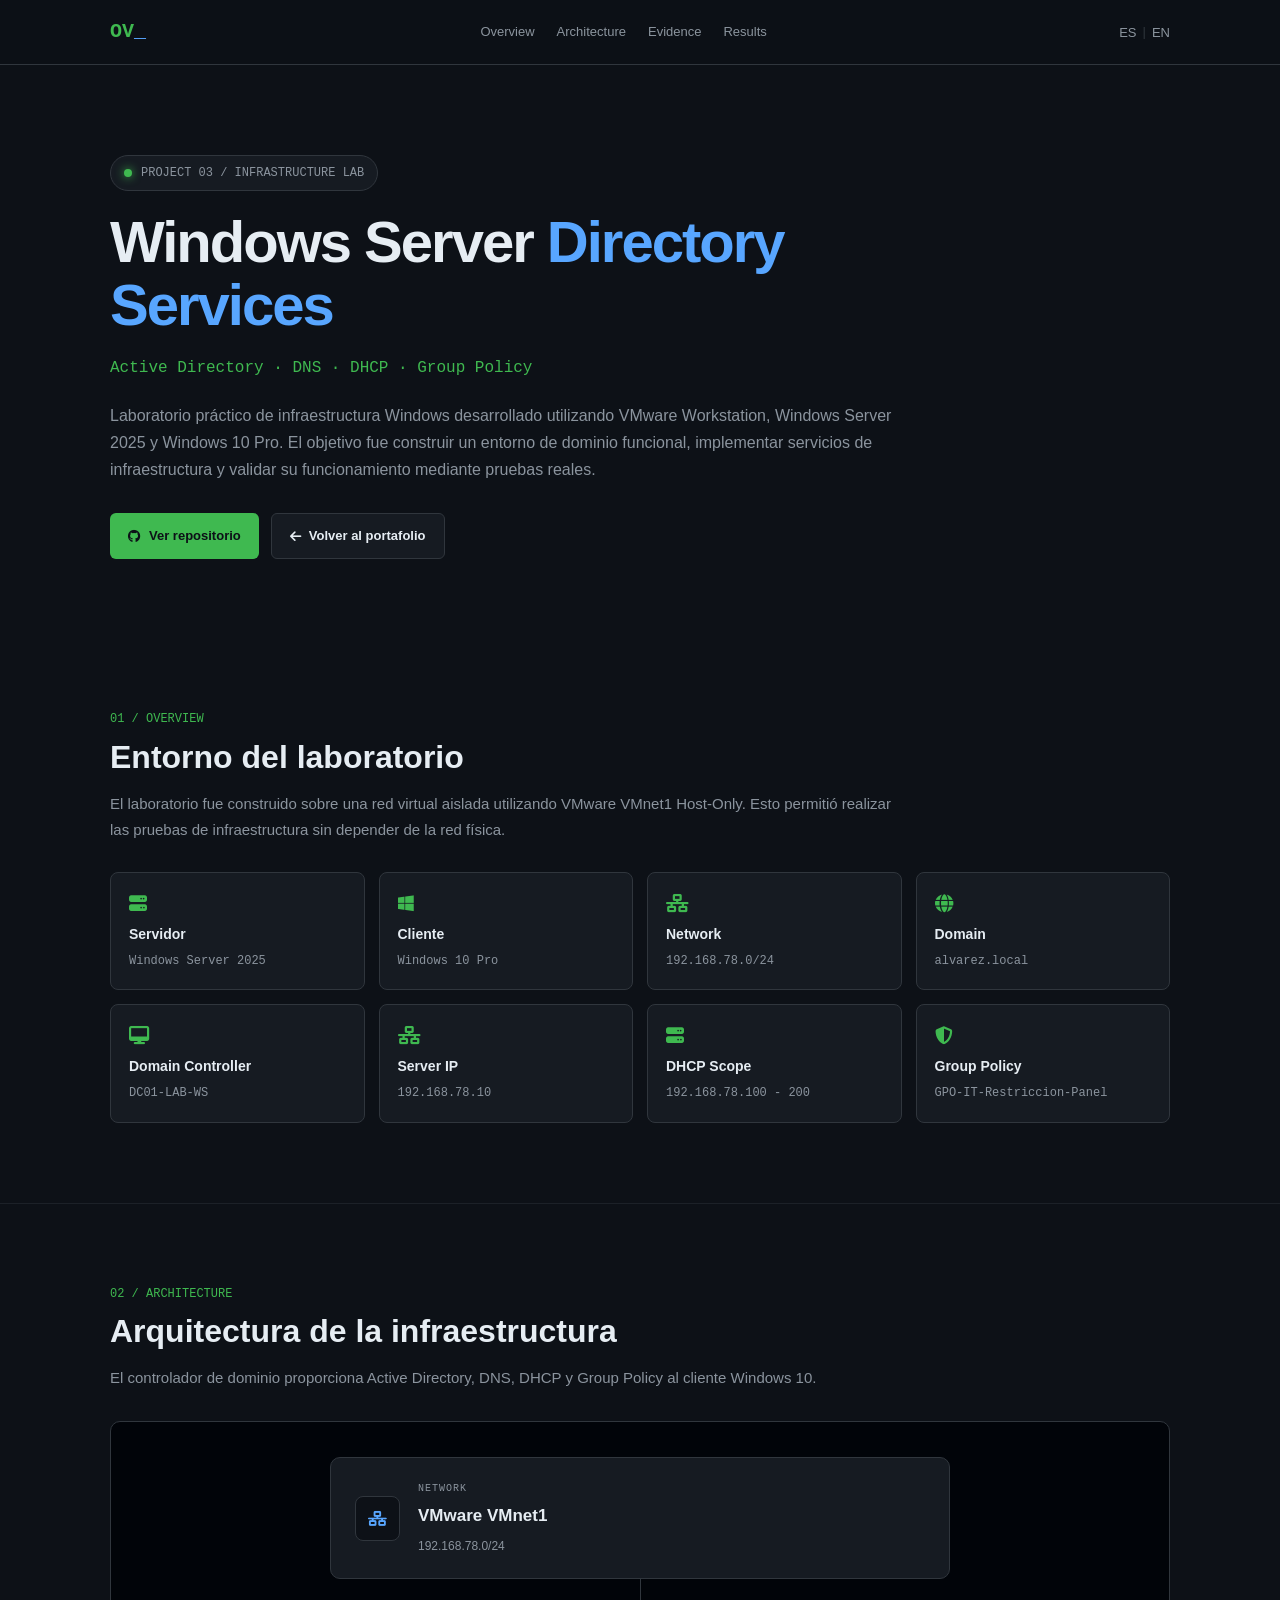
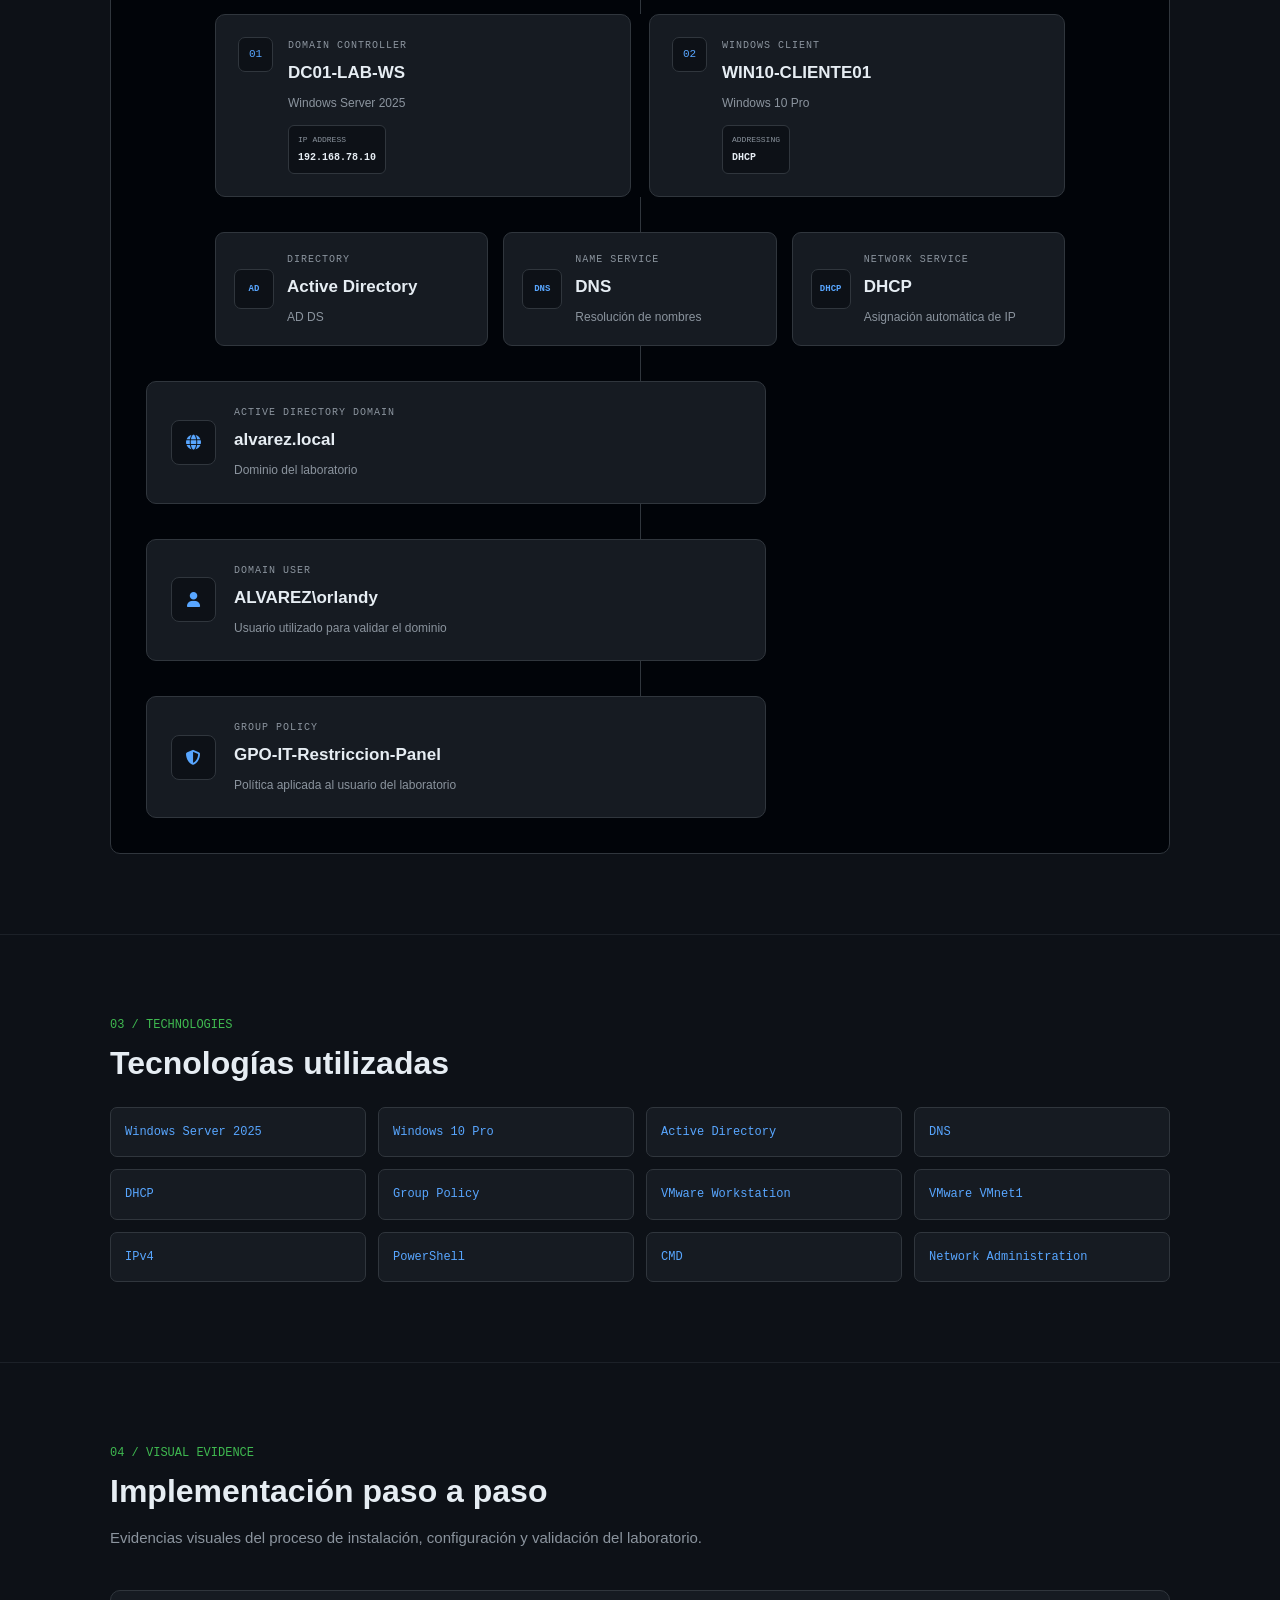
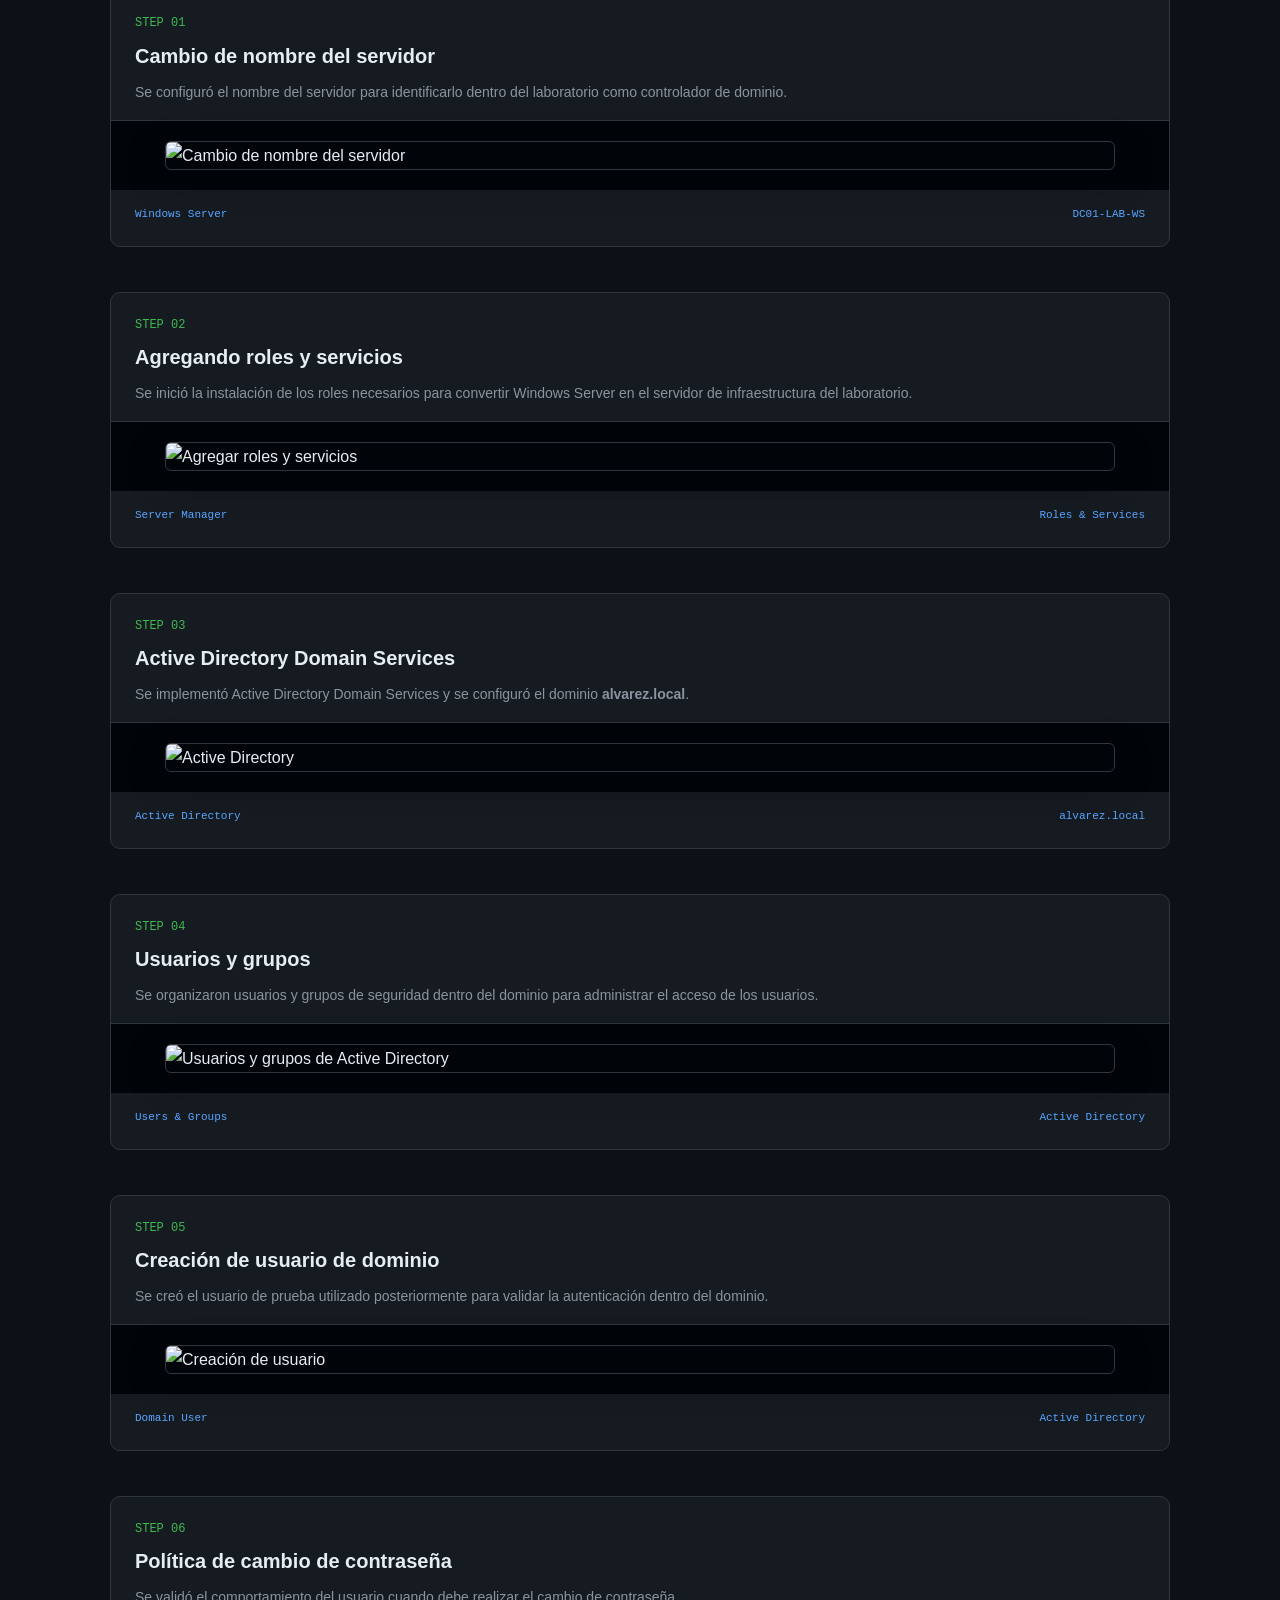
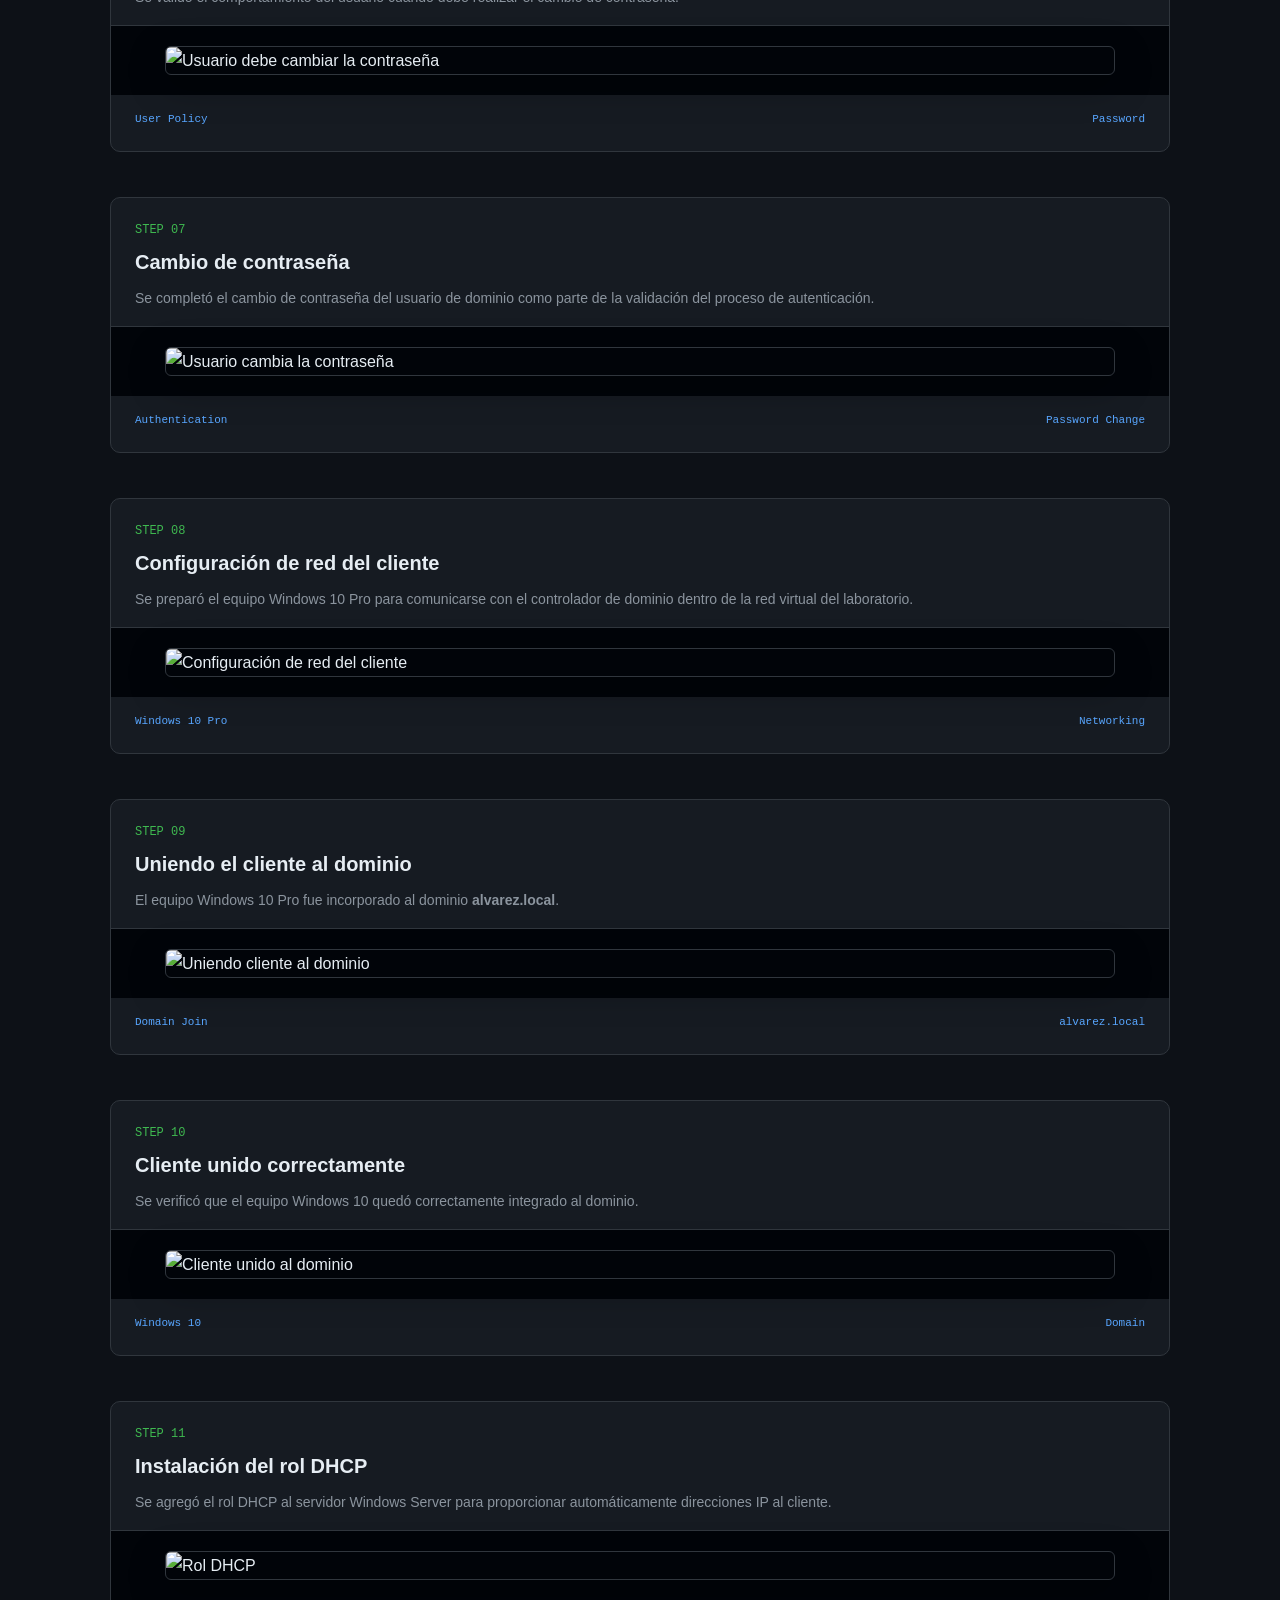
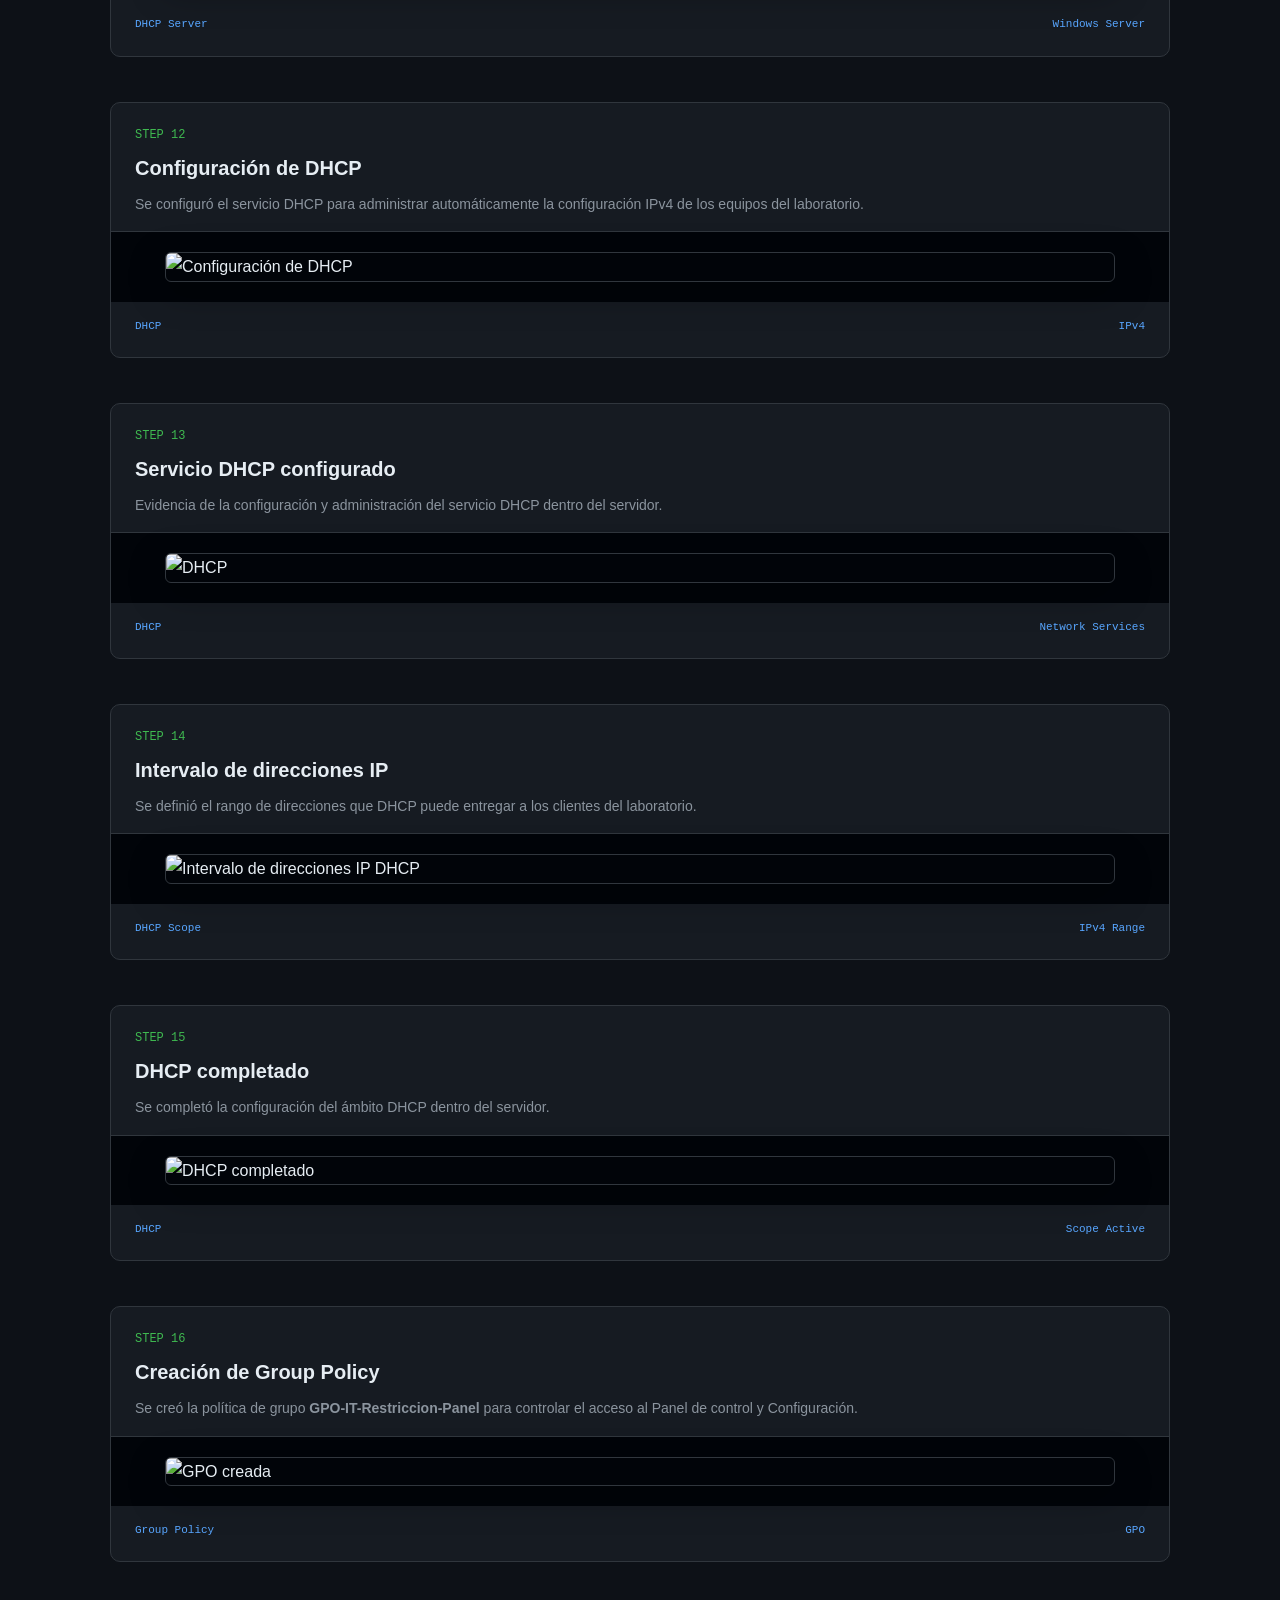
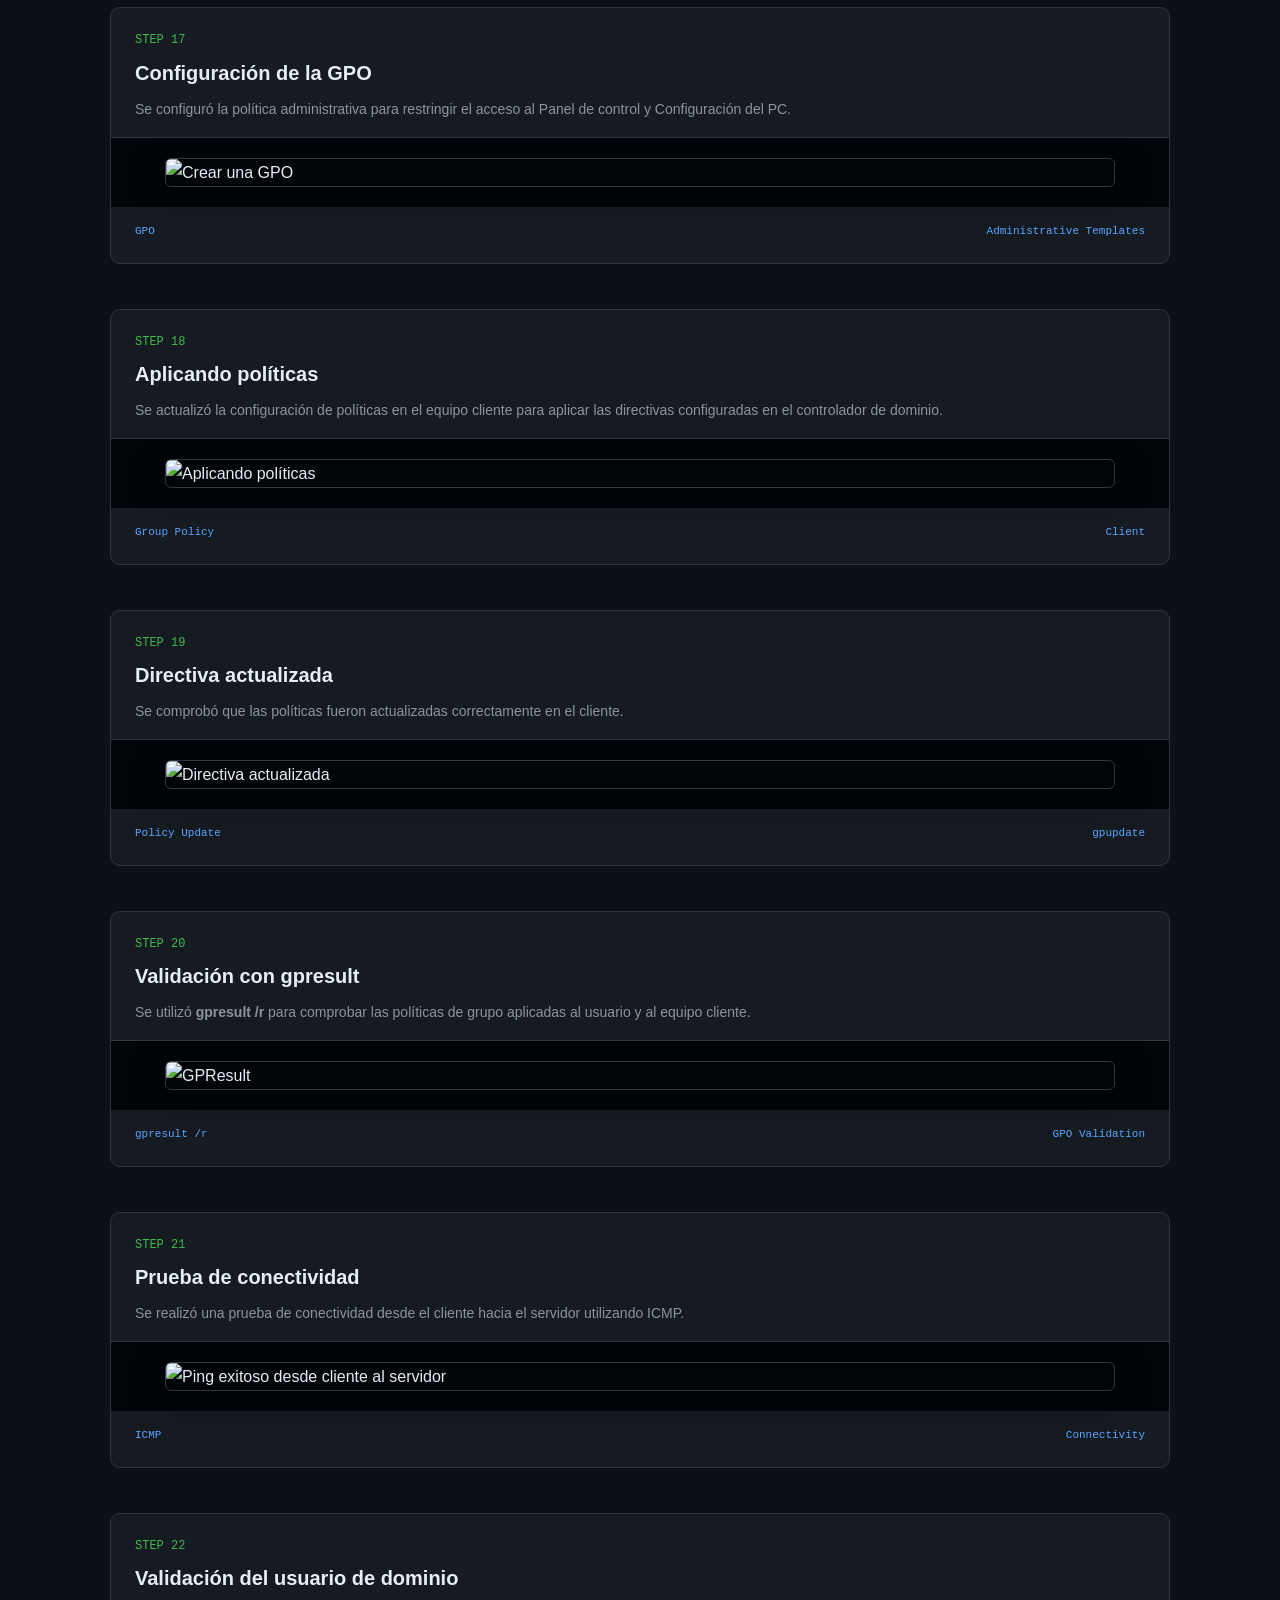
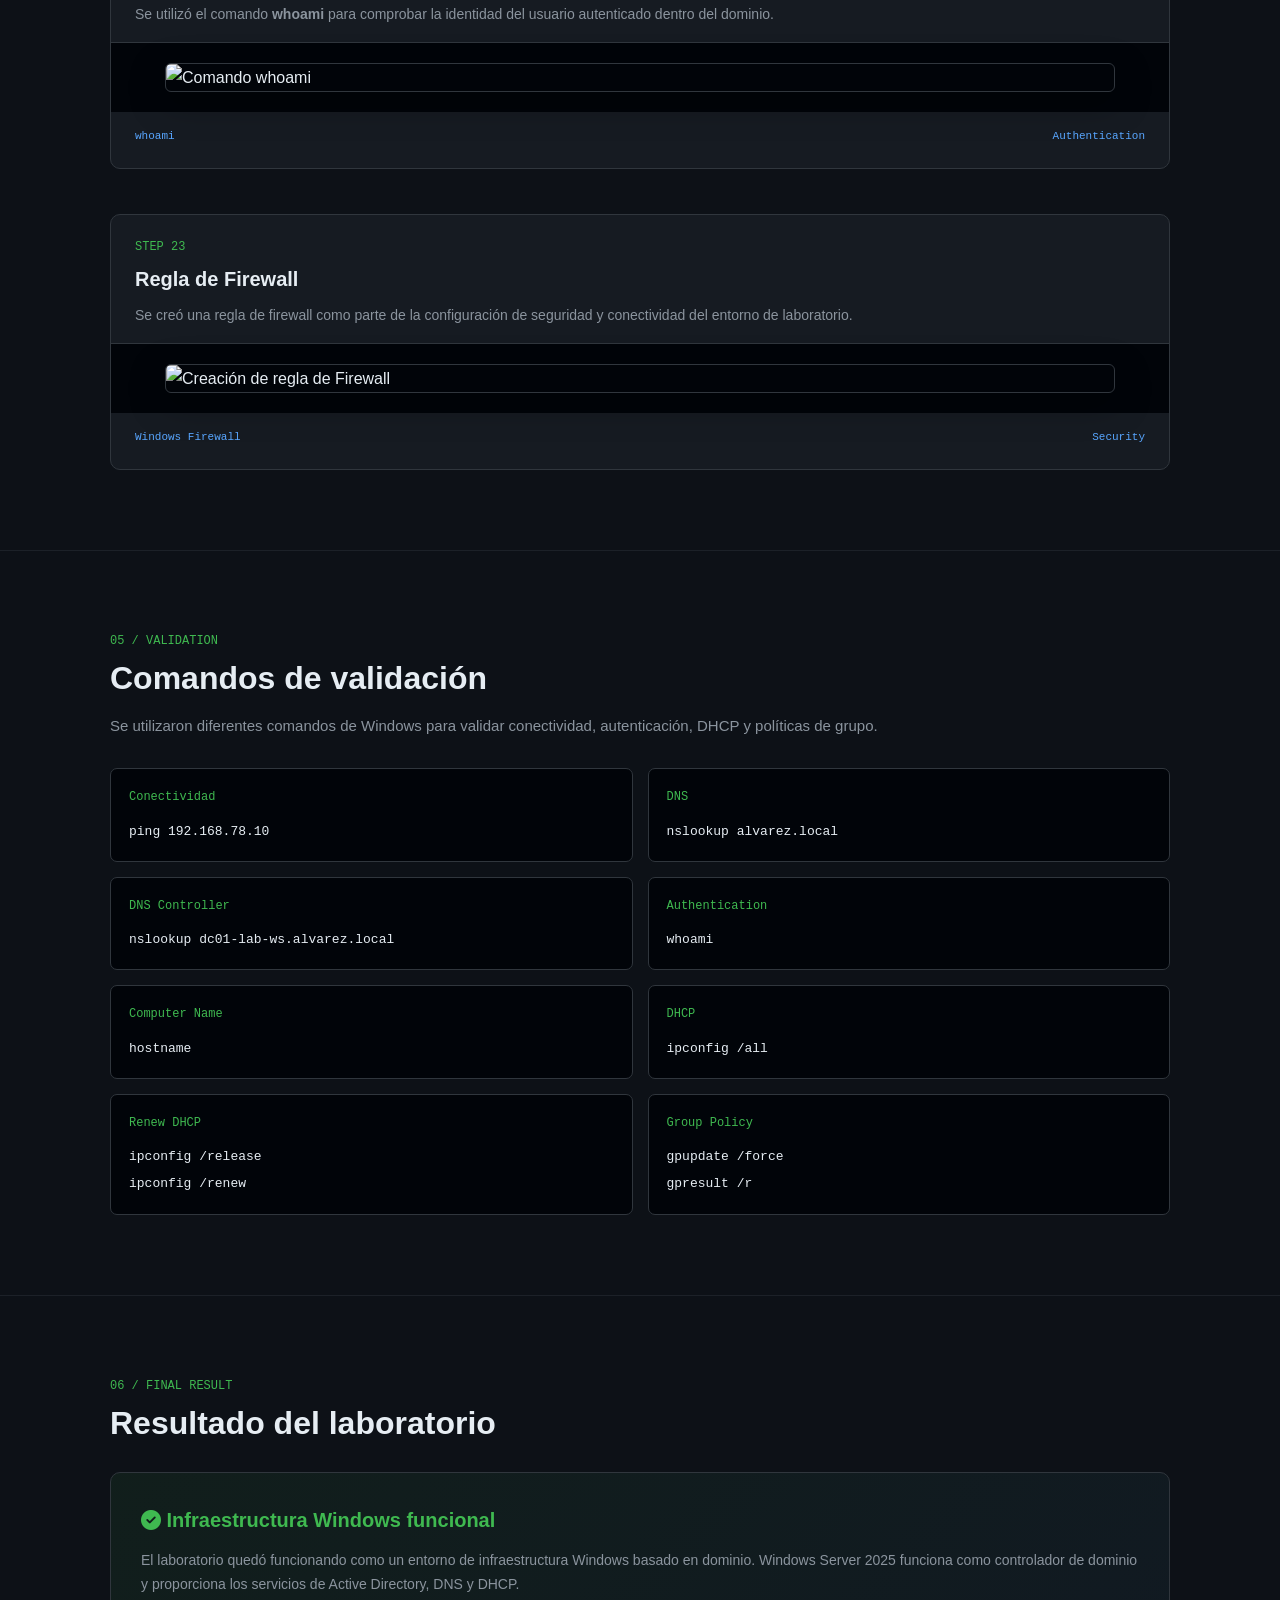
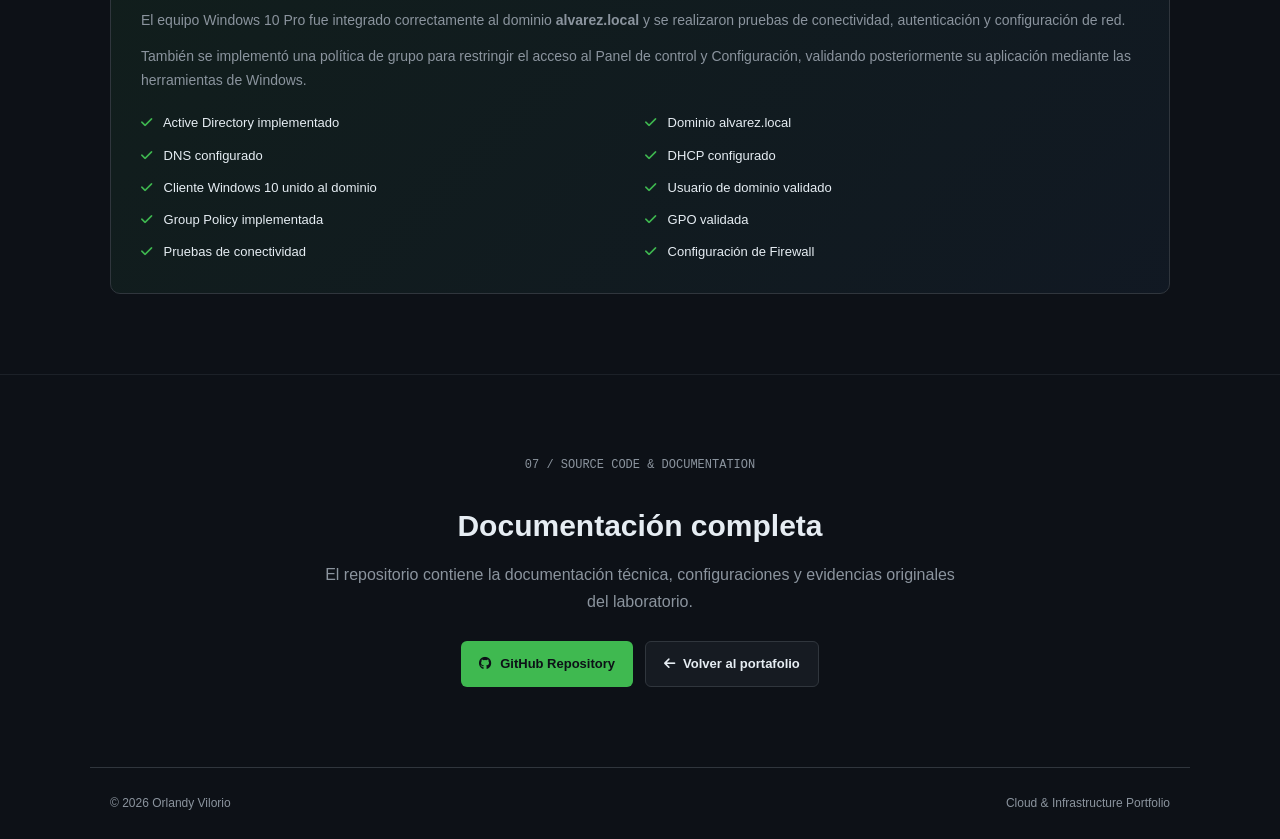
==== Proyectos/Proyecto-03.html @ 54c49954 "Update Proyecto-03.html" ====
<!DOCTYPE html>
<html lang="es">
<head>
    <meta charset="UTF-8">
    <meta name="viewport" content="width=device-width, initial-scale=1.0">

    <title>Proyecto 03 | Windows Server Directory Services | Orlandy Vilorio</title>

    <meta
        name="description"
        content="Laboratorio práctico de Windows Server 2025, Active Directory, DNS, DHCP y Group Policy desarrollado por Orlandy Vilorio."
    >

    <link
        rel="stylesheet"
        href="https://cdnjs.cloudflare.com/ajax/libs/font-awesome/6.4.0/css/all.min.css"
    >

    <style>

        * {
            margin: 0;
            padding: 0;
            box-sizing: border-box;
        }

        html {
            scroll-behavior: smooth;
        }

        body {
            background: #0d1117;
            color: #e6edf3;
            font-family:
                -apple-system,
                BlinkMacSystemFont,
                "Segoe UI",
                Roboto,
                Helvetica,
                Arial,
                sans-serif;
            line-height: 1.7;
        }

        :root {
            --background: #0d1117;
            --card: #161b22;
            --card-hover: #1c2128;
            --border: #30363d;
            --text: #e6edf3;
            --muted: #8b949e;
            --green: #3fb950;
            --blue: #58a6ff;
            --purple: #bc8cff;
            --orange: #f0883e;
        }

        /* =========================
           NAVBAR
        ========================= */

        header {
            position: sticky;
            top: 0;
            z-index: 1000;

            background: rgba(13, 17, 23, 0.95);
            backdrop-filter: blur(12px);

            border-bottom: 1px solid var(--border);
        }

        .navbar {
            max-width: 1100px;
            margin: auto;

            padding: 15px 20px;

            display: flex;
            justify-content: space-between;
            align-items: center;
        }

        .logo {
            color: var(--green);
            text-decoration: none;

            font-family: monospace;
            font-size: 20px;
            font-weight: 700;
        }

        .logo span {
            color: var(--blue);
        }

        .nav-links {
            display: flex;
            gap: 22px;
        }

        .nav-links a {
            color: var(--muted);
            text-decoration: none;

            font-size: 13px;

            transition: 0.2s;
        }

        .nav-links a:hover {
            color: var(--green);
        }


        /* =========================
           LANGUAGE SWITCHER
        ========================= */

        .language-switcher {
            display: flex;
            align-items: center;
            gap: 6px;
            margin-left: 18px;
        }

        .language-switcher button {
            background: none;
            border: none;
            padding: 0;

            color: var(--muted);

            font-family: inherit;
            font-size: 13px;

            cursor: pointer;

            transition: 0.2s;
        }

        .language-switcher button:hover {
            color: var(--green);
        }

        .language-switcher span {
            color: var(--border);
            font-size: 13px;
        }


        /* =========================
           GOOGLE TRANSLATE
        ========================= */

        #google_translate_element {
            position: absolute !important;

            width: 1px !important;
            height: 1px !important;

            overflow: hidden !important;

            opacity: 0 !important;

            pointer-events: none !important;
        }

        .goog-te-gadget {
            font-size: 0 !important;
        }

        .goog-te-combo {
            display: none !important;
        }

        .goog-te-banner-frame,
        .goog-te-menu-frame,
        iframe.goog-te-banner-frame {
            display: none !important;
        }

        body {
            top: 0 !important;
        }


        /* =========================
           GENERAL
        ========================= */

        .container {
            max-width: 1100px;
            margin: auto;
            padding: 0 20px;
        }

        .section {
            padding: 80px 0;

            border-bottom: 1px solid
                rgba(48, 54, 61, 0.45);
        }

        .section-number {
            color: var(--green);

            font-family: monospace;
            font-size: 12px;

            margin-bottom: 8px;
        }

        .section-title {
            font-size: 32px;
            line-height: 1.2;

            margin-bottom: 15px;
        }

        .section-description {
            max-width: 800px;

            color: var(--muted);
            font-size: 15px;

            margin-bottom: 30px;
        }

        /* =========================
           HERO
        ========================= */

        .hero {
            padding: 90px 0 70px;
        }

        .hero-label {
            display: inline-flex;
            align-items: center;

            padding: 7px 13px;

            border: 1px solid var(--border);
            border-radius: 20px;

            background: var(--card);

            color: var(--muted);

            font-family: monospace;
            font-size: 12px;

            margin-bottom: 20px;
        }

        .hero-dot {
            width: 8px;
            height: 8px;

            background: var(--green);

            border-radius: 50%;

            margin-right: 9px;

            box-shadow: 0 0 10px var(--green);
        }

        .hero h1 {
            max-width: 900px;

            font-size: clamp(32px, 6vw, 58px);

            line-height: 1.08;

            letter-spacing: -2px;

            margin-bottom: 18px;
        }

        .hero h1 span {
            color: var(--blue);
        }

        .hero-subtitle {
            color: var(--green);

            font-family: monospace;

            font-size: 16px;

            margin-bottom: 20px;
        }

        .hero-text {
            max-width: 800px;

            color: var(--muted);

            font-size: 16px;

            margin-bottom: 30px;
        }

        .hero-buttons {
            display: flex;

            gap: 12px;

            flex-wrap: wrap;
        }

        .btn {
            display: inline-flex;

            align-items: center;
            gap: 8px;

            padding: 11px 18px;

            border-radius: 6px;

            text-decoration: none;

            font-size: 13px;
            font-weight: 600;

            transition: 0.2s;
        }

        .btn-primary {
            background: var(--green);

            color: #0d1117;
        }

        .btn-primary:hover {
            transform: translateY(-2px);
            background: #56d364;
        }

        .btn-secondary {
            background: var(--card);

            color: var(--text);

            border: 1px solid var(--border);
        }

        .btn-secondary:hover {
            color: var(--blue);

            border-color: var(--blue);
        }

        /* =========================
           INFO
        ========================= */

        .info-grid {
            display: grid;

            grid-template-columns:
                repeat(4, 1fr);

            gap: 14px;

            margin-top: 30px;
        }

        .info-card {
            background: var(--card);

            border: 1px solid var(--border);

            border-radius: 8px;

            padding: 18px;
        }

        .info-card i {
            color: var(--green);

            font-size: 18px;

            margin-bottom: 10px;
        }

        .info-card h3 {
            font-size: 14px;

            margin-bottom: 4px;
        }

        .info-card p {
            color: var(--muted);

            font-family: monospace;

            font-size: 12px;
        }

        /* =========================
           ARCHITECTURE
        ========================= */

        .architecture {
            background: #010409;

            border: 1px solid var(--border);

            border-radius: 10px;

            padding: 35px;

            margin-top: 30px;

            overflow: hidden;
        }

        .architecture-network {
            display: flex;

            justify-content: center;
        }

        .architecture-node {
            width: 100%;

            max-width: 620px;

            display: flex;

            align-items: center;

            gap: 18px;

            padding: 22px 24px;

            background: var(--card);

            border: 1px solid var(--border);

            border-radius: 10px;

            transition: 0.2s;
        }

        .architecture-node:hover {
            border-color: var(--blue);
        }

        .architecture-node span,
        .architecture-card span,
        .architecture-service span {

            display: block;

            color: var(--muted);

            font-family: monospace;

            font-size: 10px;

            letter-spacing: 1px;

            margin-bottom: 5px;
        }

        .architecture-node h3,
        .architecture-card h3,
        .architecture-service h3 {

            color: var(--text);

            font-size: 17px;

            margin: 0;
        }

        .architecture-node p,
        .architecture-card p,
        .architecture-service p {

            color: var(--muted);

            font-size: 12px;

            margin-top: 5px;
        }

        .architecture-icon {

            width: 45px;

            height: 45px;

            flex-shrink: 0;

            display: flex;

            align-items: center;

            justify-content: center;

            background: #0d1117;

            border: 1px solid var(--border);

            border-radius: 8px;

            color: var(--blue);

            font-size: 15px;
        }

        .architecture-line {

            width: 1px;

            height: 35px;

            margin: auto;

            background: var(--border);
        }

        .architecture-grid {

            max-width: 850px;

            margin: auto;

            display: grid;

            grid-template-columns:
                repeat(2, 1fr);

            gap: 18px;
        }

        .architecture-card {

            display: flex;

            gap: 15px;

            padding: 22px;

            background: var(--card);

            border: 1px solid var(--border);

            border-radius: 10px;

            transition: 0.2s;
        }

        .architecture-card:hover {
            border-color: var(--blue);
        }

        .architecture-card-number {

            width: 35px;

            height: 35px;

            flex-shrink: 0;

            display: flex;

            align-items: center;

            justify-content: center;

            background: #0d1117;

            border: 1px solid var(--border);

            border-radius: 7px;

            color: var(--blue);

            font-family: monospace;

            font-size: 11px;
        }

        .architecture-detail {

            display: inline-flex;

            flex-direction: column;

            gap: 2px;

            margin-top: 12px;

            padding: 7px 9px;

            background: #0d1117;

            border: 1px solid var(--border);

            border-radius: 6px;
        }

        .architecture-detail small {

            color: var(--muted);

            font-family: monospace;

            font-size: 8px;
        }

        .architecture-detail strong {

            color: var(--text);

            font-family: monospace;

            font-size: 10px;
        }

        .architecture-services {

            max-width: 850px;

            margin: auto;

            display: grid;

            grid-template-columns:
                repeat(3, 1fr);

            gap: 15px;
        }

        .architecture-service {

            display: flex;

            align-items: center;

            gap: 13px;

            padding: 18px;

            background: var(--card);

            border: 1px solid var(--border);

            border-radius: 9px;

            transition: 0.2s;
        }

        .architecture-service:hover {
            border-color: var(--blue);
        }

        .service-icon {

            width: 40px;

            height: 40px;

            flex-shrink: 0;

            display: flex;

            align-items: center;

            justify-content: center;

            background: #0d1117;

            border: 1px solid var(--border);

            border-radius: 7px;

            color: var(--blue);

            font-family: monospace;

            font-size: 9px;

            font-weight: 700;
        }

        /* =========================
           TECHNOLOGIES
        ========================= */

        .tech-grid {
            display: grid;

            grid-template-columns:
                repeat(4, 1fr);

            gap: 12px;

            margin-top: 25px;
        }

        .tech {
            background: var(--card);

            border: 1px solid var(--border);

            border-radius: 7px;

            padding: 14px;

            color: var(--blue);

            font-family: monospace;

            font-size: 12px;
        }

        /* =========================
           EVIDENCE
        ========================= */

        .evidence-list {
            display: flex;

            flex-direction: column;

            gap: 45px;

            margin-top: 40px;
        }

        .evidence {
            background: var(--card);

            border: 1px solid var(--border);

            border-radius: 10px;

            overflow: hidden;

            transition: 0.2s;
        }

        .evidence:hover {
            border-color: var(--green);
        }

        .evidence-header {
            padding: 22px 24px 15px;
        }

        .evidence-number {
            color: var(--green);

            font-family: monospace;

            font-size: 12px;

            margin-bottom: 5px;
        }

        .evidence h3 {
            font-size: 20px;

            margin-bottom: 8px;
        }

        .evidence-description {
            color: var(--muted);

            font-size: 14px;

            max-width: 850px;
        }

        .evidence-image {
            background: #010409;

            border-top: 1px solid var(--border);

            padding: 20px;
        }

        .evidence-image img {
            display: block;

            width: 100%;

            max-width: 950px;

            height: auto;

            margin: auto;

            border-radius: 6px;

            border: 1px solid var(--border);

            box-shadow:
                0 10px 35px rgba(0,0,0,0.35);
        }

        .evidence-footer {
            padding: 15px 24px 22px;

            display: flex;

            justify-content: space-between;

            gap: 15px;

            flex-wrap: wrap;
        }

        .evidence-tag {
            color: var(--blue);

            font-family: monospace;

            font-size: 11px;
        }

        /* =========================
           COMMANDS
        ========================= */

        .commands {
            display: grid;

            grid-template-columns:
                repeat(2, 1fr);

            gap: 15px;

            margin-top: 30px;
        }

        .command-box {
            background: #010409;

            border: 1px solid var(--border);

            border-radius: 7px;

            padding: 18px;
        }

        .command-box span {
            display: block;

            color: var(--green);

            font-family: monospace;

            font-size: 12px;

            margin-bottom: 8px;
        }

        .command-box code {
            color: #e6edf3;

            font-family: monospace;

            font-size: 13px;
        }

        /* =========================
           RESULT
        ========================= */

        .result-box {
            background:
                linear-gradient(
                    135deg,
                    rgba(63,185,80,0.08),
                    rgba(88,166,255,0.05)
                );

            border: 1px solid var(--border);

            border-radius: 10px;

            padding: 30px;

            margin-top: 30px;
        }

        .result-box h3 {
            color: var(--green);

            font-size: 20px;

            margin-bottom: 12px;
        }

        .result-box p {
            color: var(--muted);

            font-size: 14px;

            margin-bottom: 12px;
        }

        .check-list {
            display: grid;

            grid-template-columns:
                repeat(2, 1fr);

            gap: 10px;

            margin-top: 20px;
        }

        .check {
            color: var(--text);

            font-size: 13px;
        }

        .check i {
            color: var(--green);

            margin-right: 8px;
        }

        /* =========================
           REPOSITORY
        ========================= */

        .repo {
            text-align: center;

            padding: 80px 20px;
        }

        .repo h2 {
            font-size: 30px;

            margin-bottom: 10px;
        }

        .repo p {
            color: var(--muted);

            max-width: 650px;

            margin: 0 auto 25px;
        }

        /* =========================
           FOOTER
        ========================= */

        footer {
            max-width: 1100px;

            margin: auto;

            padding: 25px 20px;

            border-top: 1px solid var(--border);

            display: flex;

            justify-content: space-between;

            color: var(--muted);

            font-size: 12px;
        }

        /* =========================
           RESPONSIVE
        ========================= */

        @media (max-width: 850px) {

            .info-grid {
                grid-template-columns:
                    repeat(2, 1fr);
            }

            .tech-grid {
                grid-template-columns:
                    repeat(2, 1fr);
            }

            .commands {
                grid-template-columns: 1fr;
            }

            .check-list {
                grid-template-columns: 1fr;
            }

            .architecture-grid {
                grid-template-columns: 1fr;
            }

            .architecture-services {
                grid-template-columns: 1fr;
            }

        }

        @media (max-width: 650px) {

            .nav-links {
                display: none;
            }

            .hero {
                padding: 55px 0 50px;
            }

            .hero h1 {
                letter-spacing: -1px;
            }

            .section {
                padding: 55px 0;
            }

            .section-title {
                font-size: 26px;
            }

            .info-grid,
            .tech-grid {
                grid-template-columns: 1fr;
            }

            .architecture {
                padding: 20px;
            }

            .architecture-node {
                padding: 18px;
            }

            .architecture-grid,
            .architecture-services {
                grid-template-columns: 1fr;
            }

            .evidence-header {
                padding: 18px;
            }

            .evidence-image {
                padding: 10px;
            }

            .evidence-footer {
                padding: 12px 18px 18px;
            }

            footer {
                flex-direction: column;

                gap: 8px;

                text-align: center;
            }

        }

    </style>
</head>

<body>

<header>

    <nav class="navbar">

        <a href="../index.html" class="logo">
            OV<span>_</span>
        </a>

        <div class="nav-links">

            <a href="#overview">Overview</a>
            <a href="#architecture">Architecture</a>
            <a href="#evidence">Evidence</a>
            <a href="#results">Results</a>

        </div>

        <div class="language-switcher">
            <button type="button" onclick="translatePage('es')">ES</button>
            <span>|</span>
            <button type="button" onclick="translatePage('en')">EN</button>
        </div>

    </nav>

</header>


<main>

<section class="hero">

    <div class="container">

        <div class="hero-label">

            <span class="hero-dot"></span>

            PROJECT 03 / INFRASTRUCTURE LAB

        </div>

        <h1>
            Windows Server
            <span>Directory Services</span>
        </h1>

        <p class="hero-subtitle">
            Active Directory · DNS · DHCP · Group Policy
        </p>

        <p class="hero-text">

            Laboratorio práctico de infraestructura Windows desarrollado
            utilizando VMware Workstation, Windows Server 2025 y
            Windows 10 Pro.

            El objetivo fue construir un entorno de dominio funcional,
            implementar servicios de infraestructura y validar su
            funcionamiento mediante pruebas reales.

        </p>

        <div class="hero-buttons">

            <a
                href="https://github.com/orlandyvalvarez/windows-server-directory-services"
                target="_blank"
                class="btn btn-primary"
            >

                <i class="fab fa-github"></i>

                Ver repositorio

            </a>

            <a
                href="../index.html"
                class="btn btn-secondary"
            >

                <i class="fas fa-arrow-left"></i>

                Volver al portafolio

            </a>

        </div>

    </div>

</section>


<section id="overview" class="section">

    <div class="container">

        <p class="section-number">
            01 / OVERVIEW
        </p>

        <h2 class="section-title">
            Entorno del laboratorio
        </h2>

        <p class="section-description">

            El laboratorio fue construido sobre una red virtual aislada
            utilizando VMware VMnet1 Host-Only. Esto permitió realizar
            las pruebas de infraestructura sin depender de la red física.

        </p>


        <div class="info-grid">

            <div class="info-card">
                <i class="fas fa-server"></i>
                <h3>Servidor</h3>
                <p>Windows Server 2025</p>
            </div>

            <div class="info-card">
                <i class="fab fa-windows"></i>
                <h3>Cliente</h3>
                <p>Windows 10 Pro</p>
            </div>

            <div class="info-card">
                <i class="fas fa-network-wired"></i>
                <h3>Network</h3>
                <p>192.168.78.0/24</p>
            </div>

            <div class="info-card">
                <i class="fas fa-globe"></i>
                <h3>Domain</h3>
                <p>alvarez.local</p>
            </div>

            <div class="info-card">
                <i class="fas fa-desktop"></i>
                <h3>Domain Controller</h3>
                <p>DC01-LAB-WS</p>
            </div>

            <div class="info-card">
                <i class="fas fa-network-wired"></i>
                <h3>Server IP</h3>
                <p>192.168.78.10</p>
            </div>

            <div class="info-card">
                <i class="fas fa-server"></i>
                <h3>DHCP Scope</h3>
                <p>192.168.78.100 - 200</p>
            </div>

            <div class="info-card">
                <i class="fas fa-shield-halved"></i>
                <h3>Group Policy</h3>
                <p>GPO-IT-Restriccion-Panel</p>
            </div>

        </div>

    </div>

</section>


<section id="architecture" class="section">

    <div class="container">

        <p class="section-number">
            02 / ARCHITECTURE
        </p>

        <h2 class="section-title">
            Arquitectura de la infraestructura
        </h2>

        <p class="section-description">

            El controlador de dominio proporciona Active Directory,
            DNS, DHCP y Group Policy al cliente Windows 10.

        </p>


        <div class="architecture">

            <div class="architecture-network">

                <div class="architecture-node">

                    <div class="architecture-icon">
                        <i class="fas fa-network-wired"></i>
                    </div>

                    <div>

                        <span>
                            NETWORK
                        </span>

                        <h3>
                            VMware VMnet1
                        </h3>

                        <p>
                            192.168.78.0/24
                        </p>

                    </div>

                </div>

            </div>


            <div class="architecture-line"></div>


            <div class="architecture-grid">

                <div class="architecture-card">

                    <div class="architecture-card-number">
                        01
                    </div>

                    <div>

                        <span>
                            DOMAIN CONTROLLER
                        </span>

                        <h3>
                            DC01-LAB-WS
                        </h3>

                        <p>
                            Windows Server 2025
                        </p>

                        <div class="architecture-detail">

                            <small>
                                IP ADDRESS
                            </small>

                            <strong>
                                192.168.78.10
                            </strong>

                        </div>

                    </div>

                </div>


                <div class="architecture-card">

                    <div class="architecture-card-number">
                        02
                    </div>

                    <div>

                        <span>
                            WINDOWS CLIENT
                        </span>

                        <h3>
                            WIN10-CLIENTE01
                        </h3>

                        <p>
                            Windows 10 Pro
                        </p>

                        <div class="architecture-detail">

                            <small>
                                ADDRESSING
                            </small>

                            <strong>
                                DHCP
                            </strong>

                        </div>

                    </div>

                </div>

            </div>


            <div class="architecture-line"></div>


            <div class="architecture-services">

                <div class="architecture-service">

                    <div class="service-icon">
                        AD
                    </div>

                    <div>

                        <span>
                            DIRECTORY
                        </span>

                        <h3>
                            Active Directory
                        </h3>

                        <p>
                            AD DS
                        </p>

                    </div>

                </div>


                <div class="architecture-service">

                    <div class="service-icon">
                        DNS
                    </div>

                    <div>

                        <span>
                            NAME SERVICE
                        </span>

                        <h3>
                            DNS
                        </h3>

                        <p>
                            Resolución de nombres
                        </p>

                    </div>

                </div>


                <div class="architecture-service">

                    <div class="service-icon">
                        DHCP
                    </div>

                    <div>

                        <span>
                            NETWORK SERVICE
                        </span>

                        <h3>
                            DHCP
                        </h3>

                        <p>
                            Asignación automática de IP
                        </p>

                    </div>

                </div>

            </div>


            <div class="architecture-line"></div>


            <div class="architecture-node">

                <div class="architecture-icon">
                    <i class="fas fa-globe"></i>
                </div>

                <div>

                    <span>
                        ACTIVE DIRECTORY DOMAIN
                    </span>

                    <h3>
                        alvarez.local
                    </h3>

                    <p>
                        Dominio del laboratorio
                    </p>

                </div>

            </div>


            <div class="architecture-line"></div>


            <div class="architecture-node">

                <div class="architecture-icon">
                    <i class="fas fa-user"></i>
                </div>

                <div>

                    <span>
                        DOMAIN USER
                    </span>

                    <h3>
                        ALVAREZ\orlandy
                    </h3>

                    <p>
                        Usuario utilizado para validar el dominio
                    </p>

                </div>

            </div>


            <div class="architecture-line"></div>


            <div class="architecture-node">

                <div class="architecture-icon">
                    <i class="fas fa-shield-halved"></i>
                </div>

                <div>

                    <span>
                        GROUP POLICY
                    </span>

                    <h3>
                        GPO-IT-Restriccion-Panel
                    </h3>

                    <p>
                        Política aplicada al usuario del laboratorio
                    </p>

                </div>

            </div>

        </div>

    </div>

</section>


<section class="section">

    <div class="container">

        <p class="section-number">
            03 / TECHNOLOGIES
        </p>

        <h2 class="section-title">
            Tecnologías utilizadas
        </h2>

        <div class="tech-grid">

            <div class="tech">Windows Server 2025</div>
            <div class="tech">Windows 10 Pro</div>
            <div class="tech">Active Directory</div>
            <div class="tech">DNS</div>
            <div class="tech">DHCP</div>
            <div class="tech">Group Policy</div>
            <div class="tech">VMware Workstation</div>
            <div class="tech">VMware VMnet1</div>
            <div class="tech">IPv4</div>
            <div class="tech">PowerShell</div>
            <div class="tech">CMD</div>
            <div class="tech">Network Administration</div>

        </div>

    </div>

</section>


<section id="evidence" class="section">

    <div class="container">

        <p class="section-number">
            04 / VISUAL EVIDENCE
        </p>

        <h2 class="section-title">
            Implementación paso a paso
        </h2>

        <p class="section-description">

            Evidencias visuales del proceso de instalación,
            configuración y validación del laboratorio.

        </p>


        <div class="evidence-list">

            <article class="evidence">

                <div class="evidence-header">

                    <p class="evidence-number">
                        STEP 01
                    </p>

                    <h3>
                        Cambio de nombre del servidor
                    </h3>

                    <p class="evidence-description">

                        Se configuró el nombre del servidor para
                        identificarlo dentro del laboratorio como
                        controlador de dominio.

                    </p>

                </div>

                <div class="evidence-image">

                    <img
                        src="https://raw.githubusercontent.com/orlandyvalvarez/windows-server-directory-services/main/evidencias/Cambio%20de%20nombre%20del%20servidor.png"
                        alt="Cambio de nombre del servidor"
                        loading="lazy"
                    >

                </div>

                <div class="evidence-footer">

                    <span class="evidence-tag">
                        Windows Server
                    </span>

                    <span class="evidence-tag">
                        DC01-LAB-WS
                    </span>

                </div>

            </article>


            <article class="evidence">

                <div class="evidence-header">

                    <p class="evidence-number">
                        STEP 02
                    </p>

                    <h3>
                        Agregando roles y servicios
                    </h3>

                    <p class="evidence-description">

                        Se inició la instalación de los roles necesarios
                        para convertir Windows Server en el servidor de
                        infraestructura del laboratorio.

                    </p>

                </div>

                <div class="evidence-image">

                    <img
                        src="https://raw.githubusercontent.com/orlandyvalvarez/windows-server-directory-services/main/evidencias/Agregar%20roles%20y%20servicios.png"
                        alt="Agregar roles y servicios"
                        loading="lazy"
                    >

                </div>

                <div class="evidence-footer">

                    <span class="evidence-tag">
                        Server Manager
                    </span>

                    <span class="evidence-tag">
                        Roles & Services
                    </span>

                </div>

            </article>


            <article class="evidence">

                <div class="evidence-header">

                    <p class="evidence-number">
                        STEP 03
                    </p>

                    <h3>
                        Active Directory Domain Services
                    </h3>

                    <p class="evidence-description">

                        Se implementó Active Directory Domain Services
                        y se configuró el dominio
                        <strong>alvarez.local</strong>.

                    </p>

                </div>

                <div class="evidence-image">

                    <img
                        src="https://raw.githubusercontent.com/orlandyvalvarez/windows-server-directory-services/main/evidencias/Active%20D.png"
                        alt="Active Directory"
                        loading="lazy"
                    >

                </div>

                <div class="evidence-footer">

                    <span class="evidence-tag">
                        Active Directory
                    </span>

                    <span class="evidence-tag">
                        alvarez.local
                    </span>

                </div>

            </article>


            <article class="evidence">

                <div class="evidence-header">

                    <p class="evidence-number">
                        STEP 04
                    </p>

                    <h3>
                        Usuarios y grupos
                    </h3>

                    <p class="evidence-description">

                        Se organizaron usuarios y grupos de seguridad
                        dentro del dominio para administrar el acceso
                        de los usuarios.

                    </p>

                </div>

                <div class="evidence-image">

                    <img
                        src="https://raw.githubusercontent.com/orlandyvalvarez/windows-server-directory-services/main/evidencias/Usuarios%20y%20grupos.png"
                        alt="Usuarios y grupos de Active Directory"
                        loading="lazy"
                    >

                </div>

                <div class="evidence-footer">

                    <span class="evidence-tag">
                        Users & Groups
                    </span>

                    <span class="evidence-tag">
                        Active Directory
                    </span>

                </div>

            </article>


            <article class="evidence">

                <div class="evidence-header">

                    <p class="evidence-number">
                        STEP 05
                    </p>

                    <h3>
                        Creación de usuario de dominio
                    </h3>

                    <p class="evidence-description">

                        Se creó el usuario de prueba utilizado
                        posteriormente para validar la autenticación
                        dentro del dominio.

                    </p>

                </div>

                <div class="evidence-image">

                    <img
                        src="https://raw.githubusercontent.com/orlandyvalvarez/windows-server-directory-services/main/evidencias/Creacion-usuario.png"
                        alt="Creación de usuario"
                        loading="lazy"
                    >

                </div>

                <div class="evidence-footer">

                    <span class="evidence-tag">
                        Domain User
                    </span>

                    <span class="evidence-tag">
                        Active Directory
                    </span>

                </div>

            </article>


            <article class="evidence">

                <div class="evidence-header">

                    <p class="evidence-number">
                        STEP 06
                    </p>

                    <h3>
                        Política de cambio de contraseña
                    </h3>

                    <p class="evidence-description">

                        Se validó el comportamiento del usuario cuando
                        debe realizar el cambio de contraseña.

                    </p>

                </div>

                <div class="evidence-image">

                    <img
                        src="https://raw.githubusercontent.com/orlandyvalvarez/windows-server-directory-services/main/evidencias/User%20debe%20cambiar%20la%20contrase%C3%B1a.png"
                        alt="Usuario debe cambiar la contraseña"
                        loading="lazy"
                    >

                </div>

                <div class="evidence-footer">

                    <span class="evidence-tag">
                        User Policy
                    </span>

                    <span class="evidence-tag">
                        Password
                    </span>

                </div>

            </article>


            <article class="evidence">

                <div class="evidence-header">

                    <p class="evidence-number">
                        STEP 07
                    </p>

                    <h3>
                        Cambio de contraseña
                    </h3>

                    <p class="evidence-description">

                        Se completó el cambio de contraseña del usuario
                        de dominio como parte de la validación del
                        proceso de autenticación.

                    </p>

                </div>

                <div class="evidence-image">

                    <img
                        src="https://raw.githubusercontent.com/orlandyvalvarez/windows-server-directory-services/main/evidencias/User%20cambio%20de%20contrase%C3%B1a.png"
                        alt="Usuario cambia la contraseña"
                        loading="lazy"
                    >

                </div>

                <div class="evidence-footer">

                    <span class="evidence-tag">
                        Authentication
                    </span>

                    <span class="evidence-tag">
                        Password Change
                    </span>

                </div>

            </article>


            <article class="evidence">

                <div class="evidence-header">

                    <p class="evidence-number">
                        STEP 08
                    </p>

                    <h3>
                        Configuración de red del cliente
                    </h3>

                    <p class="evidence-description">

                        Se preparó el equipo Windows 10 Pro para
                        comunicarse con el controlador de dominio
                        dentro de la red virtual del laboratorio.

                    </p>

                </div>

                <div class="evidence-image">

                    <img
                        src="https://raw.githubusercontent.com/orlandyvalvarez/windows-server-directory-services/main/evidencias/Cliente%20Config%20de%20red.png"
                        alt="Configuración de red del cliente"
                        loading="lazy"
                    >

                </div>

                <div class="evidence-footer">

                    <span class="evidence-tag">
                        Windows 10 Pro
                    </span>

                    <span class="evidence-tag">
                        Networking
                    </span>

                </div>

            </article>


            <article class="evidence">

                <div class="evidence-header">

                    <p class="evidence-number">
                        STEP 09
                    </p>

                    <h3>
                        Uniendo el cliente al dominio
                    </h3>

                    <p class="evidence-description">

                        El equipo Windows 10 Pro fue incorporado al dominio
                        <strong>alvarez.local</strong>.

                    </p>

                </div>

                <div class="evidence-image">

                    <img
                        src="https://raw.githubusercontent.com/orlandyvalvarez/windows-server-directory-services/main/evidencias/Uniendo%20clien%20a%20dominio.png"
                        alt="Uniendo cliente al dominio"
                        loading="lazy"
                    >

                </div>

                <div class="evidence-footer">

                    <span class="evidence-tag">
                        Domain Join
                    </span>

                    <span class="evidence-tag">
                        alvarez.local
                    </span>

                </div>

            </article>


            <article class="evidence">

                <div class="evidence-header">

                    <p class="evidence-number">
                        STEP 10
                    </p>

                    <h3>
                        Cliente unido correctamente
                    </h3>

                    <p class="evidence-description">

                        Se verificó que el equipo Windows 10 quedó
                        correctamente integrado al dominio.

                    </p>

                </div>

                <div class="evidence-image">

                    <img
                        src="https://raw.githubusercontent.com/orlandyvalvarez/windows-server-directory-services/main/evidencias/Cliente%20unido%20al%20dominio.png"
                        alt="Cliente unido al dominio"
                        loading="lazy"
                    >

                </div>

                <div class="evidence-footer">

                    <span class="evidence-tag">
                        Windows 10
                    </span>

                    <span class="evidence-tag">
                        Domain
                    </span>

                </div>

            </article>


            <article class="evidence">

                <div class="evidence-header">

                    <p class="evidence-number">
                        STEP 11
                    </p>

                    <h3>
                        Instalación del rol DHCP
                    </h3>

                    <p class="evidence-description">

                        Se agregó el rol DHCP al servidor Windows Server
                        para proporcionar automáticamente direcciones IP
                        al cliente.

                    </p>

                </div>

                <div class="evidence-image">

                    <img
                        src="https://raw.githubusercontent.com/orlandyvalvarez/windows-server-directory-services/main/evidencias/Role%20dhcp.png"
                        alt="Rol DHCP"
                        loading="lazy"
                    >

                </div>

                <div class="evidence-footer">

                    <span class="evidence-tag">
                        DHCP Server
                    </span>

                    <span class="evidence-tag">
                        Windows Server
                    </span>

                </div>

            </article>


            <article class="evidence">

                <div class="evidence-header">

                    <p class="evidence-number">
                        STEP 12
                    </p>

                    <h3>
                        Configuración de DHCP
                    </h3>

                    <p class="evidence-description">

                        Se configuró el servicio DHCP para administrar
                        automáticamente la configuración IPv4 de los
                        equipos del laboratorio.

                    </p>

                </div>

                <div class="evidence-image">

                    <img
                        src="https://raw.githubusercontent.com/orlandyvalvarez/windows-server-directory-services/main/evidencias/configuraci%C3%B3n%20de%20DHCP.png"
                        alt="Configuración de DHCP"
                        loading="lazy"
                    >

                </div>

                <div class="evidence-footer">

                    <span class="evidence-tag">
                        DHCP
                    </span>

                    <span class="evidence-tag">
                        IPv4
                    </span>

                </div>

            </article>


            <article class="evidence">

                <div class="evidence-header">

                    <p class="evidence-number">
                        STEP 13
                    </p>

                    <h3>
                        Servicio DHCP configurado
                    </h3>

                    <p class="evidence-description">

                        Evidencia de la configuración y administración
                        del servicio DHCP dentro del servidor.

                    </p>

                </div>

                <div class="evidence-image">

                    <img
                        src="https://raw.githubusercontent.com/orlandyvalvarez/windows-server-directory-services/main/evidencias/DHCP.png"
                        alt="DHCP"
                        loading="lazy"
                    >

                </div>

                <div class="evidence-footer">

                    <span class="evidence-tag">
                        DHCP
                    </span>

                    <span class="evidence-tag">
                        Network Services
                    </span>

                </div>

            </article>


            <article class="evidence">

                <div class="evidence-header">

                    <p class="evidence-number">
                        STEP 14
                    </p>

                    <h3>
                        Intervalo de direcciones IP
                    </h3>

                    <p class="evidence-description">

                        Se definió el rango de direcciones que DHCP
                        puede entregar a los clientes del laboratorio.

                    </p>

                </div>

                <div class="evidence-image">

                    <img
                        src="https://raw.githubusercontent.com/orlandyvalvarez/windows-server-directory-services/main/evidencias/Intervalo%20de%20direciones%20ip.png"
                        alt="Intervalo de direcciones IP DHCP"
                        loading="lazy"
                    >

                </div>

                <div class="evidence-footer">

                    <span class="evidence-tag">
                        DHCP Scope
                    </span>

                    <span class="evidence-tag">
                        IPv4 Range
                    </span>

                </div>

            </article>


            <article class="evidence">

                <div class="evidence-header">

                    <p class="evidence-number">
                        STEP 15
                    </p>

                    <h3>
                        DHCP completado
                    </h3>

                    <p class="evidence-description">

                        Se completó la configuración del ámbito DHCP
                        dentro del servidor.

                    </p>

                </div>

                <div class="evidence-image">

                    <img
                        src="https://raw.githubusercontent.com/orlandyvalvarez/windows-server-directory-services/main/evidencias/DHCP%20al%20100%25.png"
                        alt="DHCP completado"
                        loading="lazy"
                    >

                </div>

                <div class="evidence-footer">

                    <span class="evidence-tag">
                        DHCP
                    </span>

                    <span class="evidence-tag">
                        Scope Active
                    </span>

                </div>

            </article>


            <article class="evidence">

                <div class="evidence-header">

                    <p class="evidence-number">
                        STEP 16
                    </p>

                    <h3>
                        Creación de Group Policy
                    </h3>

                    <p class="evidence-description">

                        Se creó la política de grupo
                        <strong>GPO-IT-Restriccion-Panel</strong>
                        para controlar el acceso al Panel de control
                        y Configuración.

                    </p>

                </div>

                <div class="evidence-image">

                    <img
                        src="https://raw.githubusercontent.com/orlandyvalvarez/windows-server-directory-services/main/evidencias/gpo-creada.png"
                        alt="GPO creada"
                        loading="lazy"
                    >

                </div>

                <div class="evidence-footer">

                    <span class="evidence-tag">
                        Group Policy
                    </span>

                    <span class="evidence-tag">
                        GPO
                    </span>

                </div>

            </article>


            <article class="evidence">

                <div class="evidence-header">

                    <p class="evidence-number">
                        STEP 17
                    </p>

                    <h3>
                        Configuración de la GPO
                    </h3>

                    <p class="evidence-description">

                        Se configuró la política administrativa para
                        restringir el acceso al Panel de control y
                        Configuración del PC.

                    </p>

                </div>

                <div class="evidence-image">

                    <img
                        src="https://raw.githubusercontent.com/orlandyvalvarez/windows-server-directory-services/main/evidencias/Crear%20una%20GPO.png"
                        alt="Crear una GPO"
                        loading="lazy"
                    >

                </div>

                <div class="evidence-footer">

                    <span class="evidence-tag">
                        GPO
                    </span>

                    <span class="evidence-tag">
                        Administrative Templates
                    </span>

                </div>

            </article>


            <article class="evidence">

                <div class="evidence-header">

                    <p class="evidence-number">
                        STEP 18
                    </p>

                    <h3>
                        Aplicando políticas
                    </h3>

                    <p class="evidence-description">

                        Se actualizó la configuración de políticas en
                        el equipo cliente para aplicar las directivas
                        configuradas en el controlador de dominio.

                    </p>

                </div>

                <div class="evidence-image">

                    <img
                        src="https://raw.githubusercontent.com/orlandyvalvarez/windows-server-directory-services/main/evidencias/Aplicando%20politicas.png"
                        alt="Aplicando políticas"
                        loading="lazy"
                    >

                </div>

                <div class="evidence-footer">

                    <span class="evidence-tag">
                        Group Policy
                    </span>

                    <span class="evidence-tag">
                        Client
                    </span>

                </div>

            </article>


            <article class="evidence">

                <div class="evidence-header">

                    <p class="evidence-number">
                        STEP 19
                    </p>

                    <h3>
                        Directiva actualizada
                    </h3>

                    <p class="evidence-description">

                        Se comprobó que las políticas fueron actualizadas
                        correctamente en el cliente.

                    </p>

                </div>

                <div class="evidence-image">

                    <img
                        src="https://raw.githubusercontent.com/orlandyvalvarez/windows-server-directory-services/main/evidencias/directiva%20Actualizada.png"
                        alt="Directiva actualizada"
                        loading="lazy"
                    >

                </div>

                <div class="evidence-footer">

                    <span class="evidence-tag">
                        Policy Update
                    </span>

                    <span class="evidence-tag">
                        gpupdate
                    </span>

                </div>

            </article>


            <article class="evidence">

                <div class="evidence-header">

                    <p class="evidence-number">
                        STEP 20
                    </p>

                    <h3>
                        Validación con gpresult
                    </h3>

                    <p class="evidence-description">

                        Se utilizó <strong>gpresult /r</strong> para
                        comprobar las políticas de grupo aplicadas
                        al usuario y al equipo cliente.

                    </p>

                </div>

                <div class="evidence-image">

                    <img
                        src="https://raw.githubusercontent.com/orlandyvalvarez/windows-server-directory-services/main/evidencias/gpresult%20r.png"
                        alt="GPResult"
                        loading="lazy"
                    >

                </div>

                <div class="evidence-footer">

                    <span class="evidence-tag">
                        gpresult /r
                    </span>

                    <span class="evidence-tag">
                        GPO Validation
                    </span>

                </div>

            </article>


            <article class="evidence">

                <div class="evidence-header">

                    <p class="evidence-number">
                        STEP 21
                    </p>

                    <h3>
                        Prueba de conectividad
                    </h3>

                    <p class="evidence-description">

                        Se realizó una prueba de conectividad desde
                        el cliente hacia el servidor utilizando ICMP.

                    </p>

                </div>

                <div class="evidence-image">

                    <img
                        src="https://raw.githubusercontent.com/orlandyvalvarez/windows-server-directory-services/main/evidencias/Prueba-Ping-Exitosa-Cliente-A-Servidor.png"
                        alt="Ping exitoso desde cliente al servidor"
                        loading="lazy"
                    >

                </div>

                <div class="evidence-footer">

                    <span class="evidence-tag">
                        ICMP
                    </span>

                    <span class="evidence-tag">
                        Connectivity
                    </span>

                </div>

            </article>


            <article class="evidence">

                <div class="evidence-header">

                    <p class="evidence-number">
                        STEP 22
                    </p>

                    <h3>
                        Validación del usuario de dominio
                    </h3>

                    <p class="evidence-description">

                        Se utilizó el comando <strong>whoami</strong>
                        para comprobar la identidad del usuario
                        autenticado dentro del dominio.

                    </p>

                </div>

                <div class="evidence-image">

                    <img
                        src="https://raw.githubusercontent.com/orlandyvalvarez/windows-server-directory-services/main/evidencias/whoami.png"
                        alt="Comando whoami"
                        loading="lazy"
                    >

                </div>

                <div class="evidence-footer">

                    <span class="evidence-tag">
                        whoami
                    </span>

                    <span class="evidence-tag">
                        Authentication
                    </span>

                </div>

            </article>


            <article class="evidence">

                <div class="evidence-header">

                    <p class="evidence-number">
                        STEP 23
                    </p>

                    <h3>
                        Regla de Firewall
                    </h3>

                    <p class="evidence-description">

                        Se creó una regla de firewall como parte de
                        la configuración de seguridad y conectividad
                        del entorno de laboratorio.

                    </p>

                </div>

                <div class="evidence-image">

                    <img
                        src="https://raw.githubusercontent.com/orlandyvalvarez/windows-server-directory-services/main/evidencias/Creacion-Regla-Firew.png"
                        alt="Creación de regla de Firewall"
                        loading="lazy"
                    >

                </div>

                <div class="evidence-footer">

                    <span class="evidence-tag">
                        Windows Firewall
                    </span>

                    <span class="evidence-tag">
                        Security
                    </span>

                </div>

            </article>

        </div>

    </div>

</section>


<section class="section">

    <div class="container">

        <p class="section-number">
            05 / VALIDATION
        </p>

        <h2 class="section-title">
            Comandos de validación
        </h2>

        <p class="section-description">

            Se utilizaron diferentes comandos de Windows para validar
            conectividad, autenticación, DHCP y políticas de grupo.

        </p>


        <div class="commands">

            <div class="command-box">

                <span>
                    Conectividad
                </span>

                <code>
                    ping 192.168.78.10
                </code>

            </div>


            <div class="command-box">

                <span>
                    DNS
                </span>

                <code>
                    nslookup alvarez.local
                </code>

            </div>


            <div class="command-box">

                <span>
                    DNS Controller
                </span>

                <code>
                    nslookup dc01-lab-ws.alvarez.local
                </code>

            </div>


            <div class="command-box">

                <span>
                    Authentication
                </span>

                <code>
                    whoami
                </code>

            </div>


            <div class="command-box">

                <span>
                    Computer Name
                </span>

                <code>
                    hostname
                </code>

            </div>


            <div class="command-box">

                <span>
                    DHCP
                </span>

                <code>
                    ipconfig /all
                </code>

            </div>


            <div class="command-box">

                <span>
                    Renew DHCP
                </span>

                <code>
                    ipconfig /release<br>
                    ipconfig /renew
                </code>

            </div>


            <div class="command-box">

                <span>
                    Group Policy
                </span>

                <code>
                    gpupdate /force<br>
                    gpresult /r
                </code>

            </div>

        </div>

    </div>

</section>


<section id="results" class="section">

    <div class="container">

        <p class="section-number">
            06 / FINAL RESULT
        </p>

        <h2 class="section-title">
            Resultado del laboratorio
        </h2>


        <div class="result-box">

            <h3>
                <i class="fas fa-circle-check"></i>
                Infraestructura Windows funcional
            </h3>

            <p>

                El laboratorio quedó funcionando como un entorno
                de infraestructura Windows basado en dominio.

                Windows Server 2025 funciona como controlador de dominio
                y proporciona los servicios de Active Directory,
                DNS y DHCP.

            </p>

            <p>

                El equipo Windows 10 Pro fue integrado correctamente
                al dominio <strong>alvarez.local</strong> y se realizaron
                pruebas de conectividad, autenticación y configuración
                de red.

            </p>

            <p>

                También se implementó una política de grupo para
                restringir el acceso al Panel de control y
                Configuración, validando posteriormente su aplicación
                mediante las herramientas de Windows.

            </p>


            <div class="check-list">

                <div class="check">
                    <i class="fas fa-check"></i>
                    Active Directory implementado
                </div>

                <div class="check">
                    <i class="fas fa-check"></i>
                    Dominio alvarez.local
                </div>

                <div class="check">
                    <i class="fas fa-check"></i>
                    DNS configurado
                </div>

                <div class="check">
                    <i class="fas fa-check"></i>
                    DHCP configurado
                </div>

                <div class="check">
                    <i class="fas fa-check"></i>
                    Cliente Windows 10 unido al dominio
                </div>

                <div class="check">
                    <i class="fas fa-check"></i>
                    Usuario de dominio validado
                </div>

                <div class="check">
                    <i class="fas fa-check"></i>
                    Group Policy implementada
                </div>

                <div class="check">
                    <i class="fas fa-check"></i>
                    GPO validada
                </div>

                <div class="check">
                    <i class="fas fa-check"></i>
                    Pruebas de conectividad
                </div>

                <div class="check">
                    <i class="fas fa-check"></i>
                    Configuración de Firewall
                </div>

            </div>

        </div>

    </div>

</section>


<section class="repo">

    <div class="container">

        <p class="section-number">
            07 / SOURCE CODE & DOCUMENTATION
        </p>

        <h2>
            Documentación completa
        </h2>

        <p>

            El repositorio contiene la documentación técnica,
            configuraciones y evidencias originales del laboratorio.

        </p>


        <div
            class="hero-buttons"
            style="justify-content:center;"
        >

            <a
                href="https://github.com/orlandyvalvarez/windows-server-directory-services"
                target="_blank"
                class="btn btn-primary"
            >

                <i class="fab fa-github"></i>

                GitHub Repository

            </a>


            <a
                href="../index.html"
                class="btn btn-secondary"
            >

                <i class="fas fa-arrow-left"></i>

                Volver al portafolio

            </a>

        </div>

    </div>

</section>


</main>


<footer>

    <span>
        © 2026 Orlandy Vilorio
    </span>

    <span>
        Cloud & Infrastructure Portfolio
    </span>

</footer>


<!-- =========================
     GOOGLE TRANSLATE
========================= -->

<div id="google_translate_element" aria-hidden="true"></div>

<script>
function googleTranslateElementInit() {

    new google.translate.TranslateElement({
        pageLanguage: 'es',
        includedLanguages: 'es,en',
        autoDisplay: false
    }, 'google_translate_element');

}


function translatePage(lang, attempts = 0) {

    const select = document.querySelector('.goog-te-combo');

    if (select) {

        select.value = lang;

        select.dispatchEvent(
            new Event('change')
        );

        return;
    }

    if (attempts < 15) {

        setTimeout(function () {

            translatePage(
                lang,
                attempts + 1
            );

        }, 300);

    }
}
</script>

<script
    src="https://translate.google.com/translate_a/element.js?cb=googleTranslateElementInit">
</script>


</body>
</html>
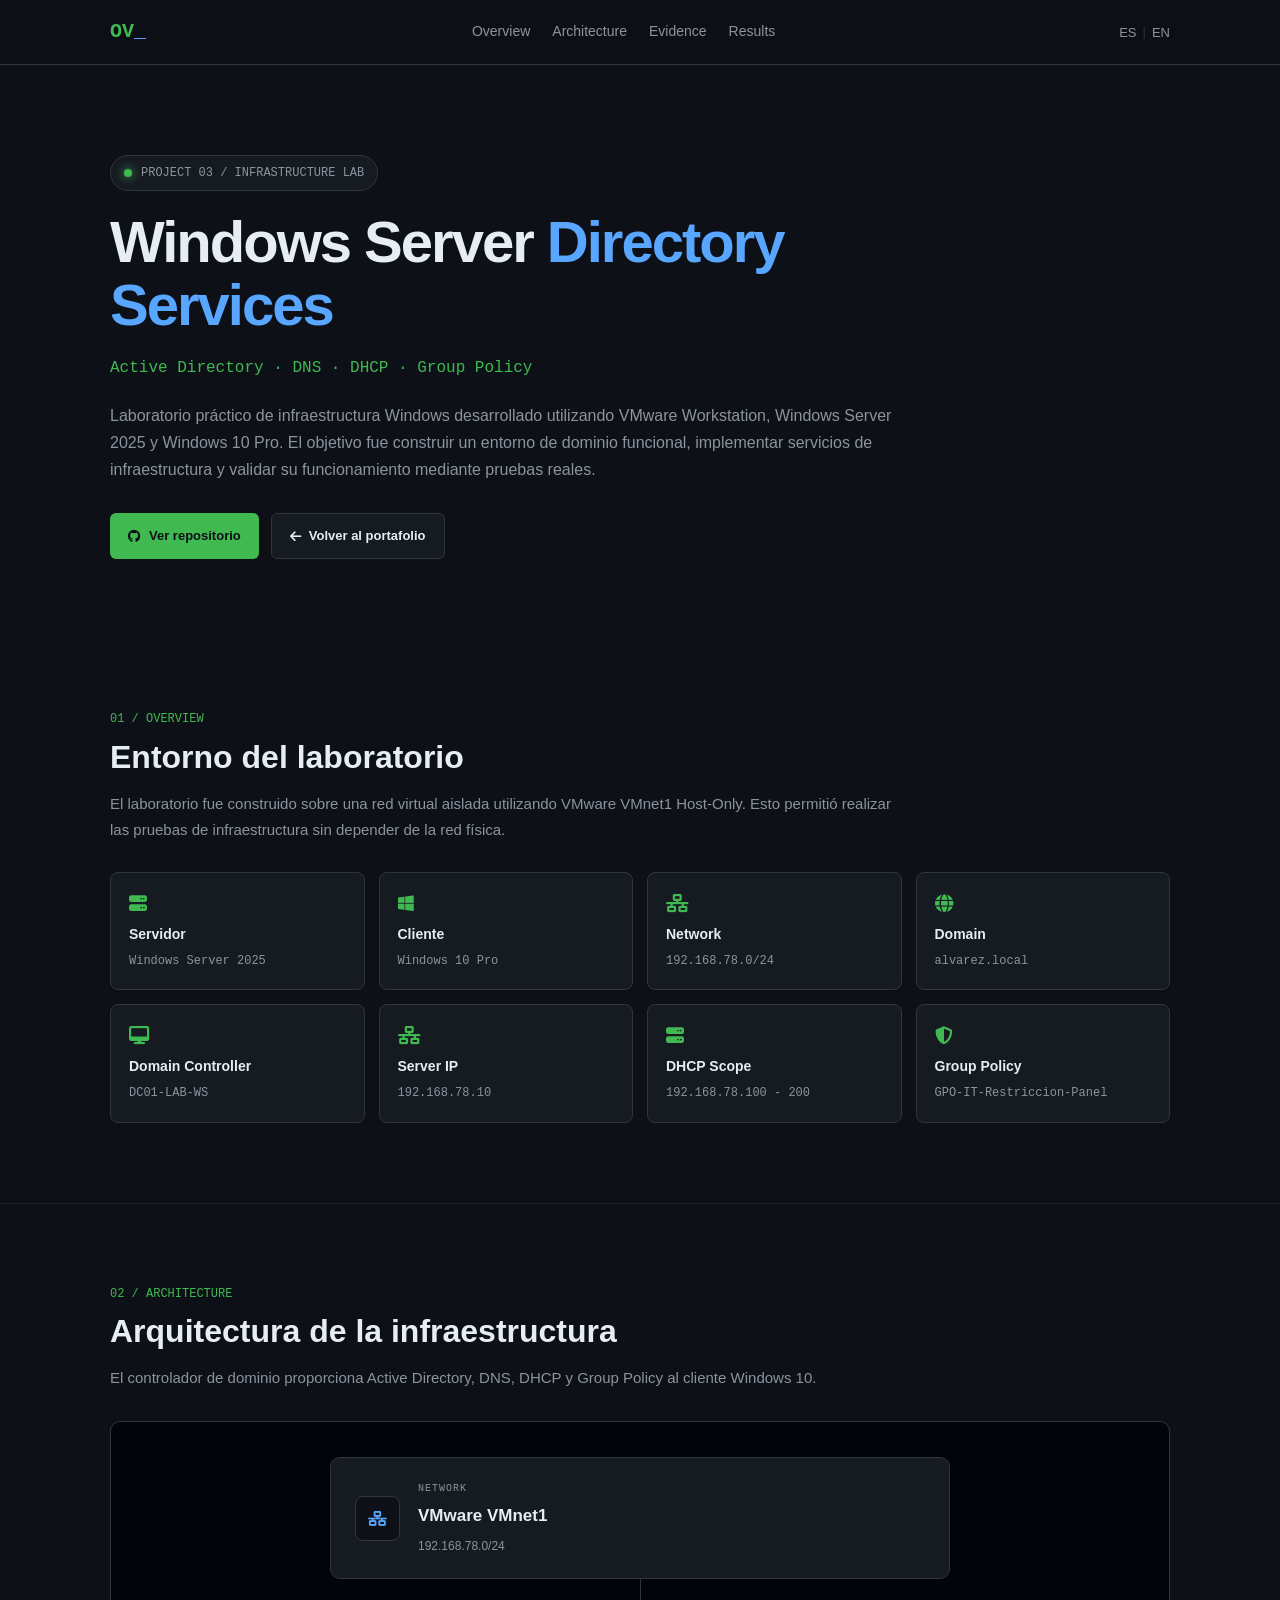
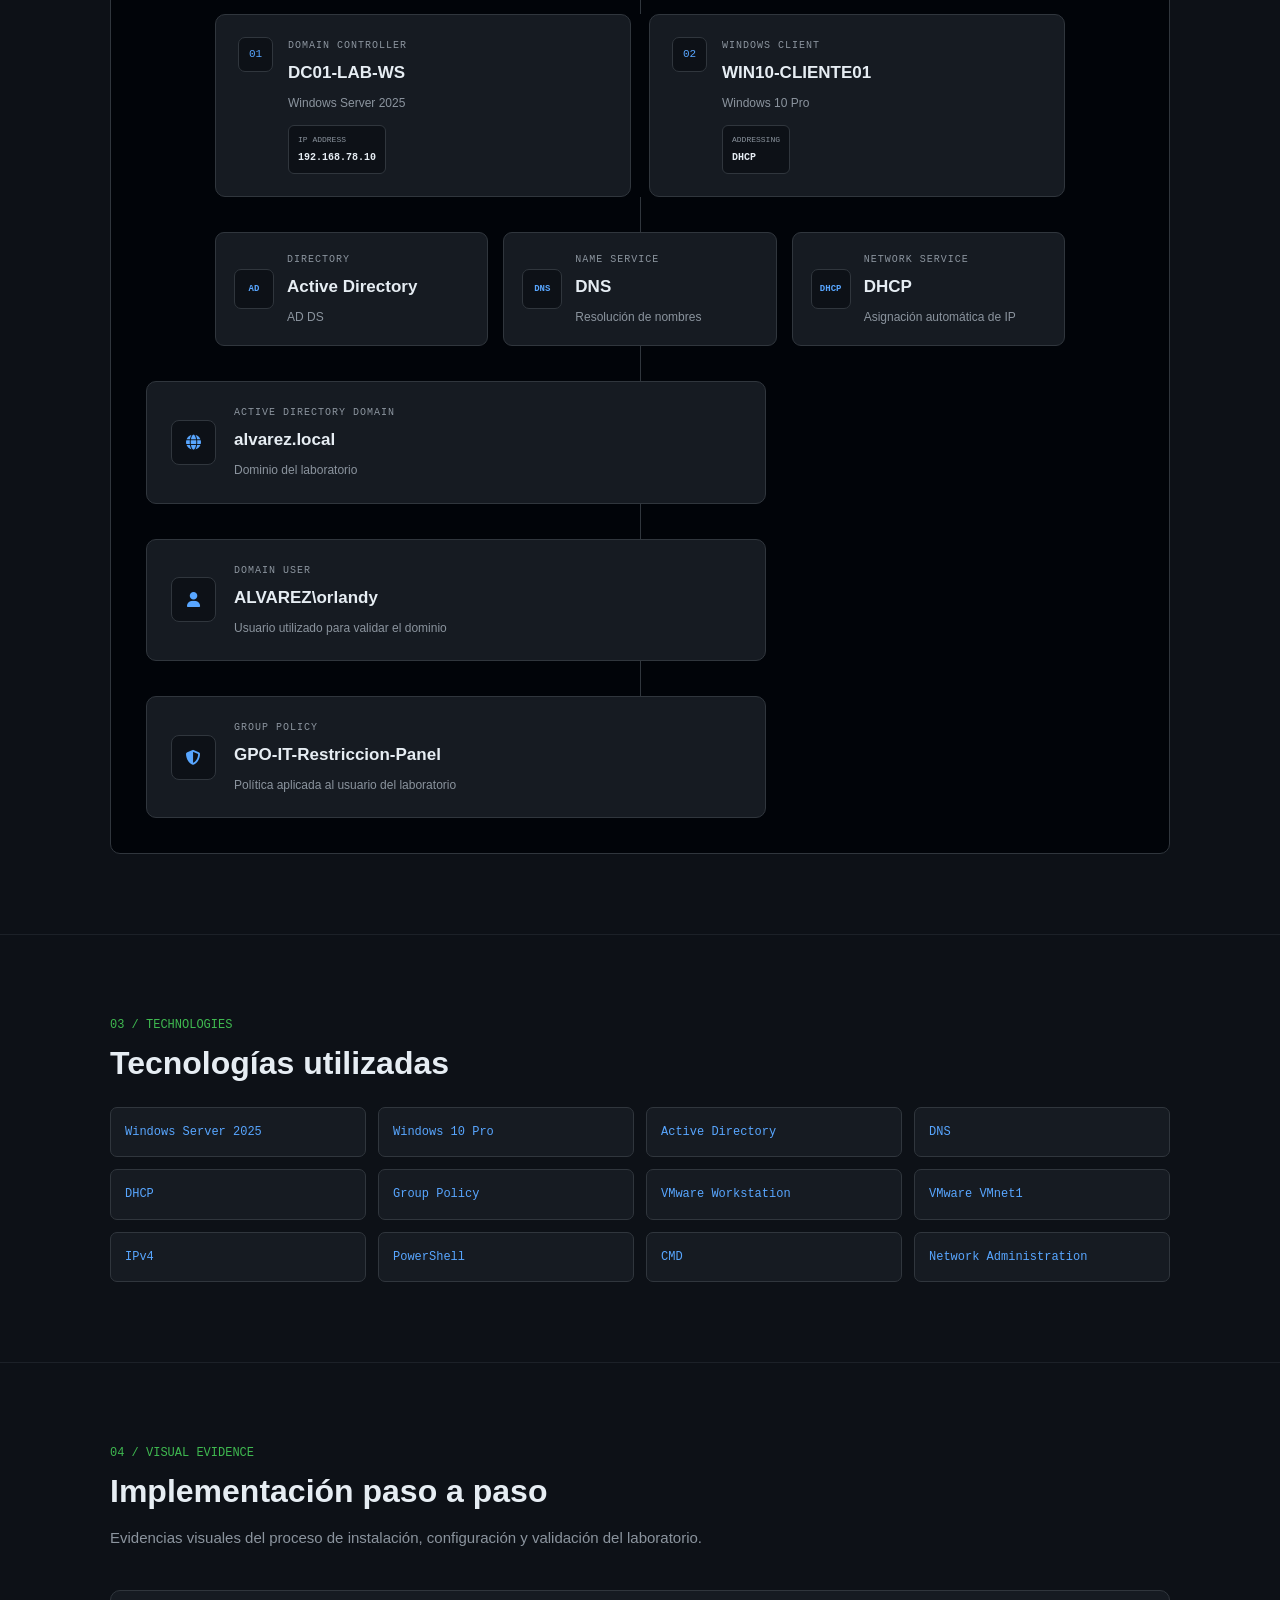
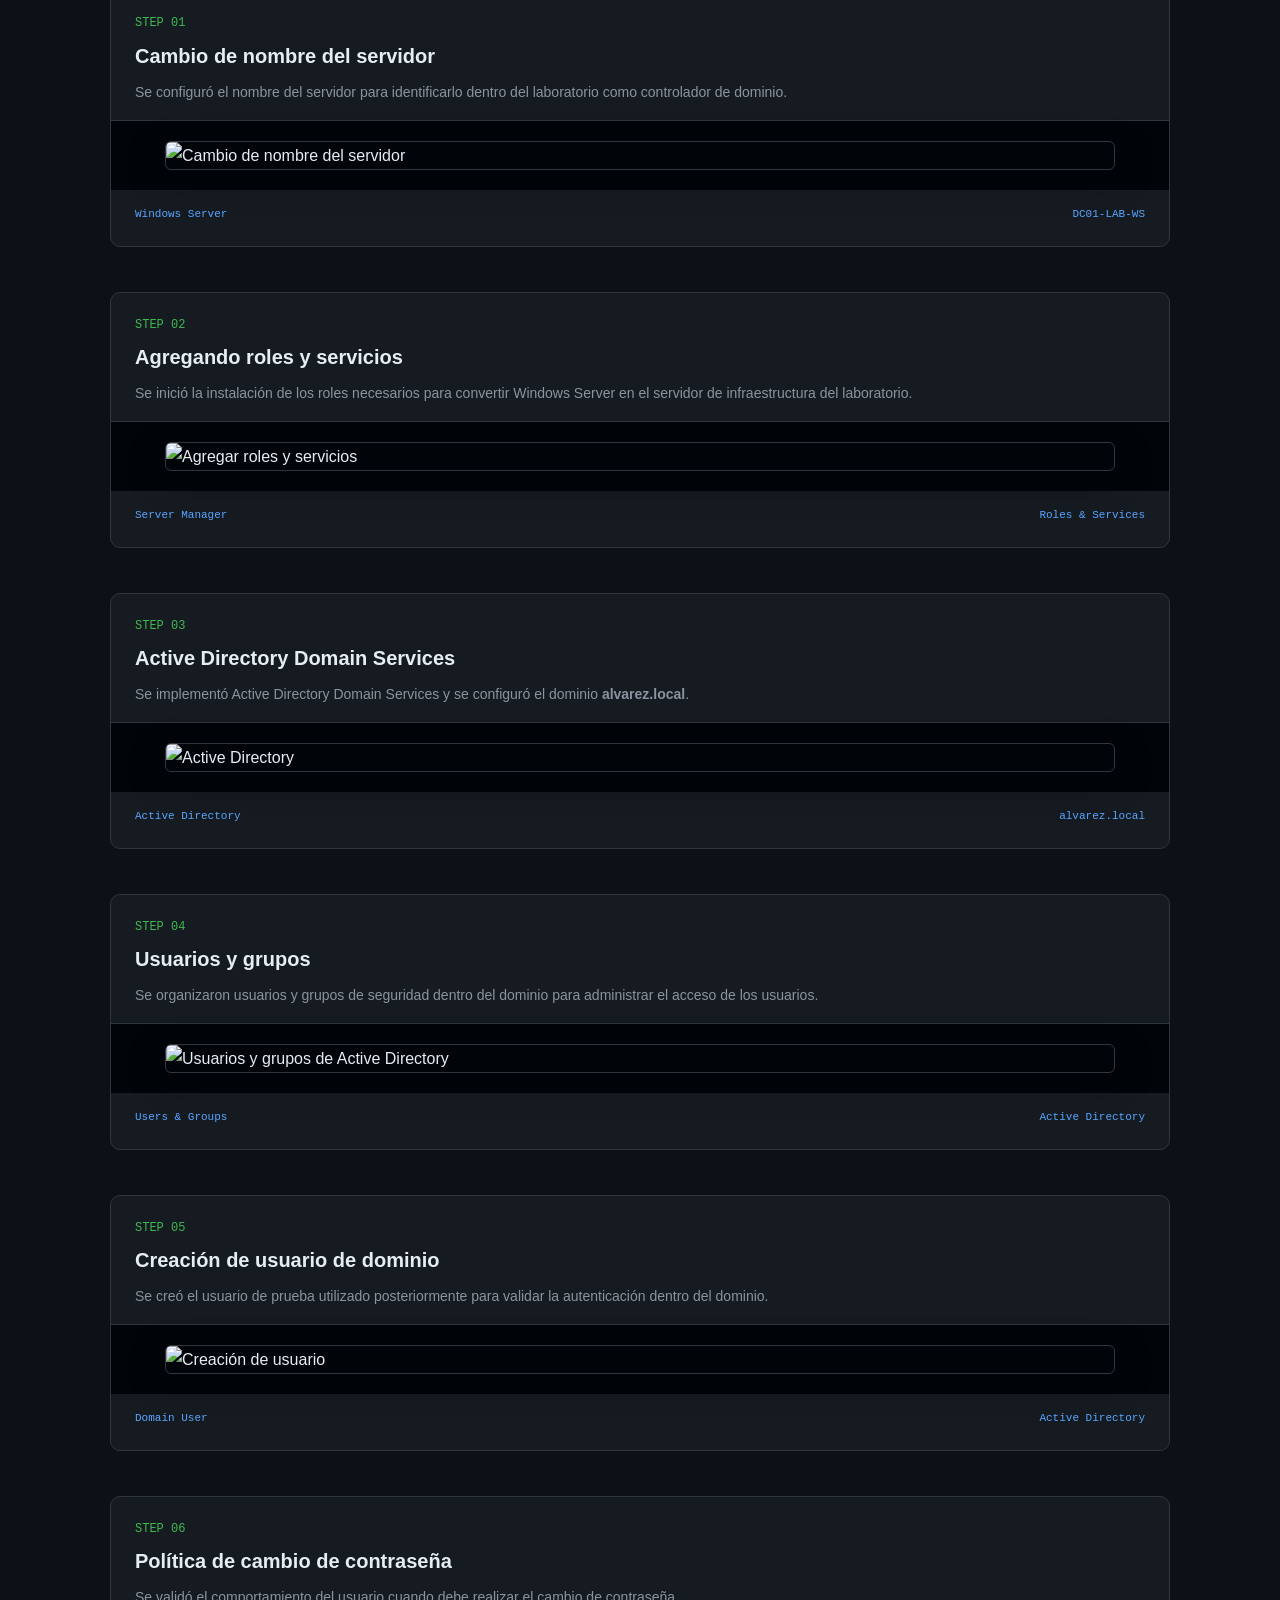
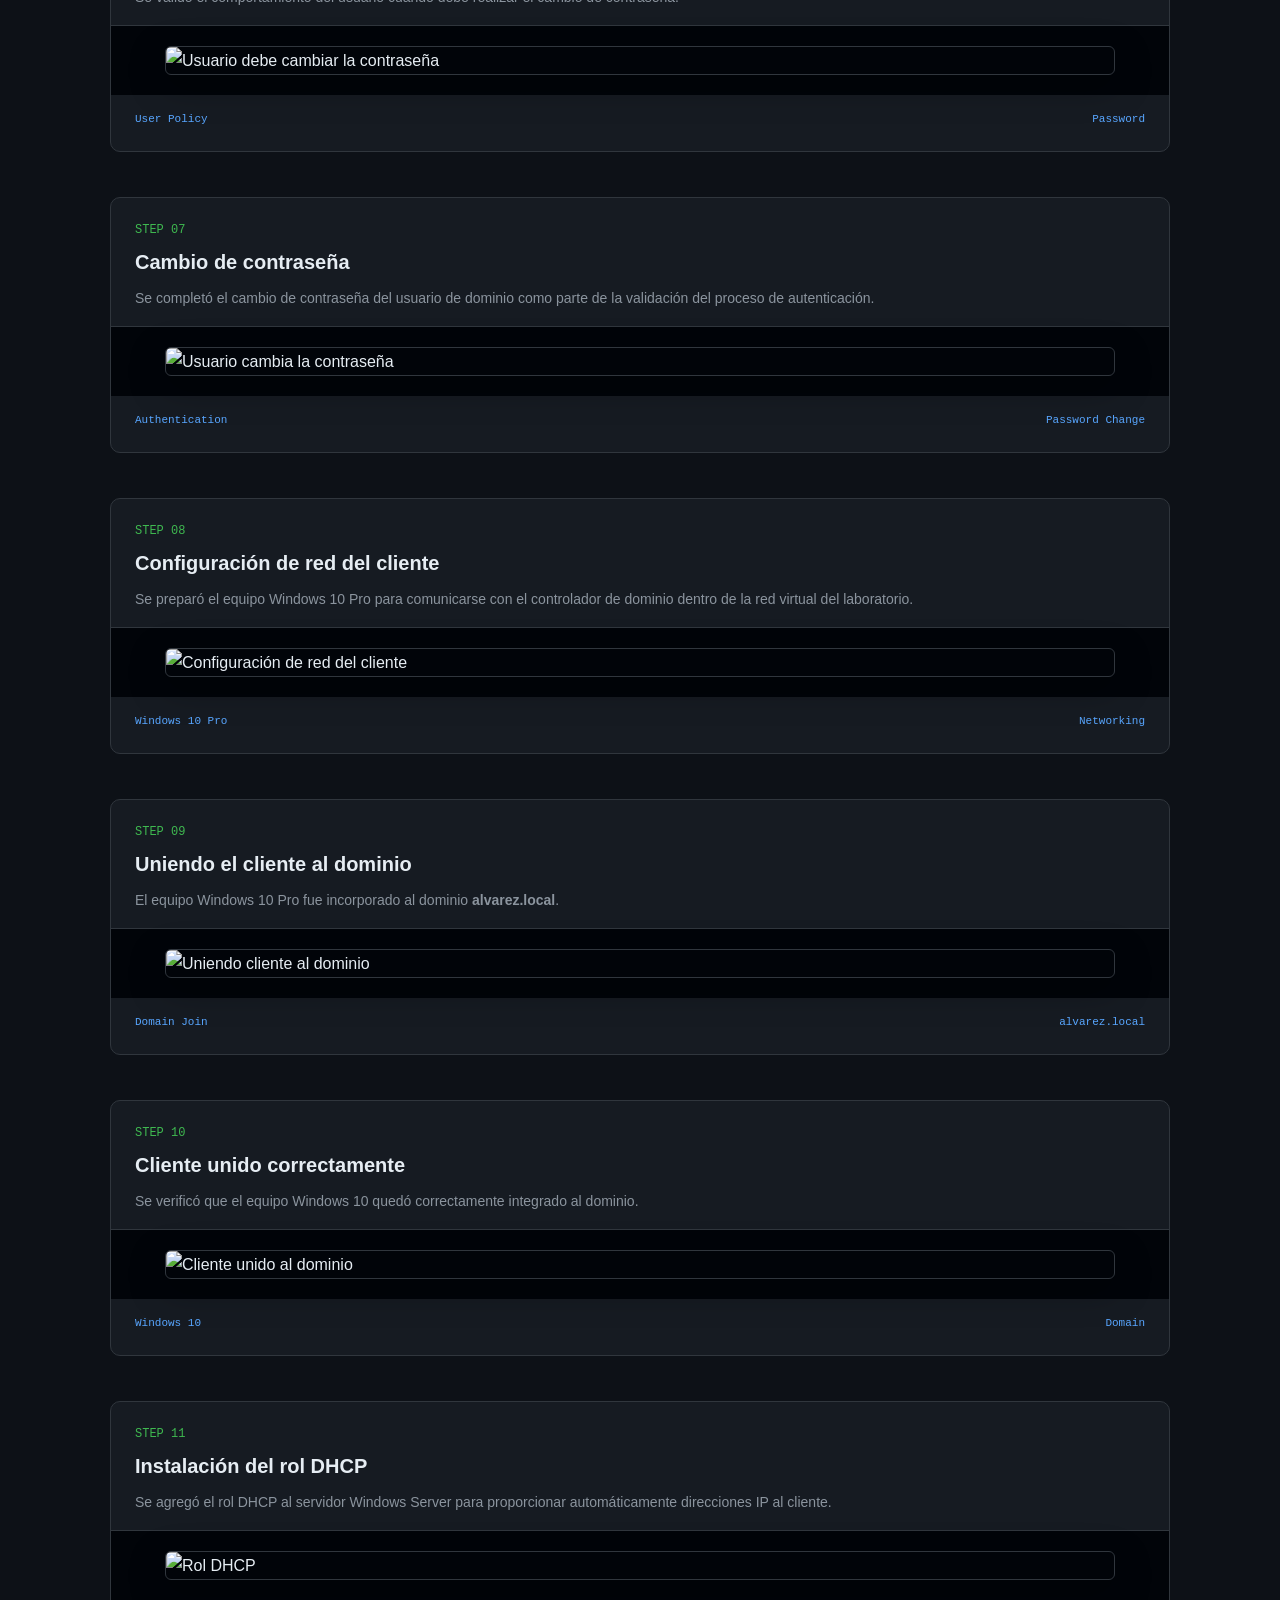
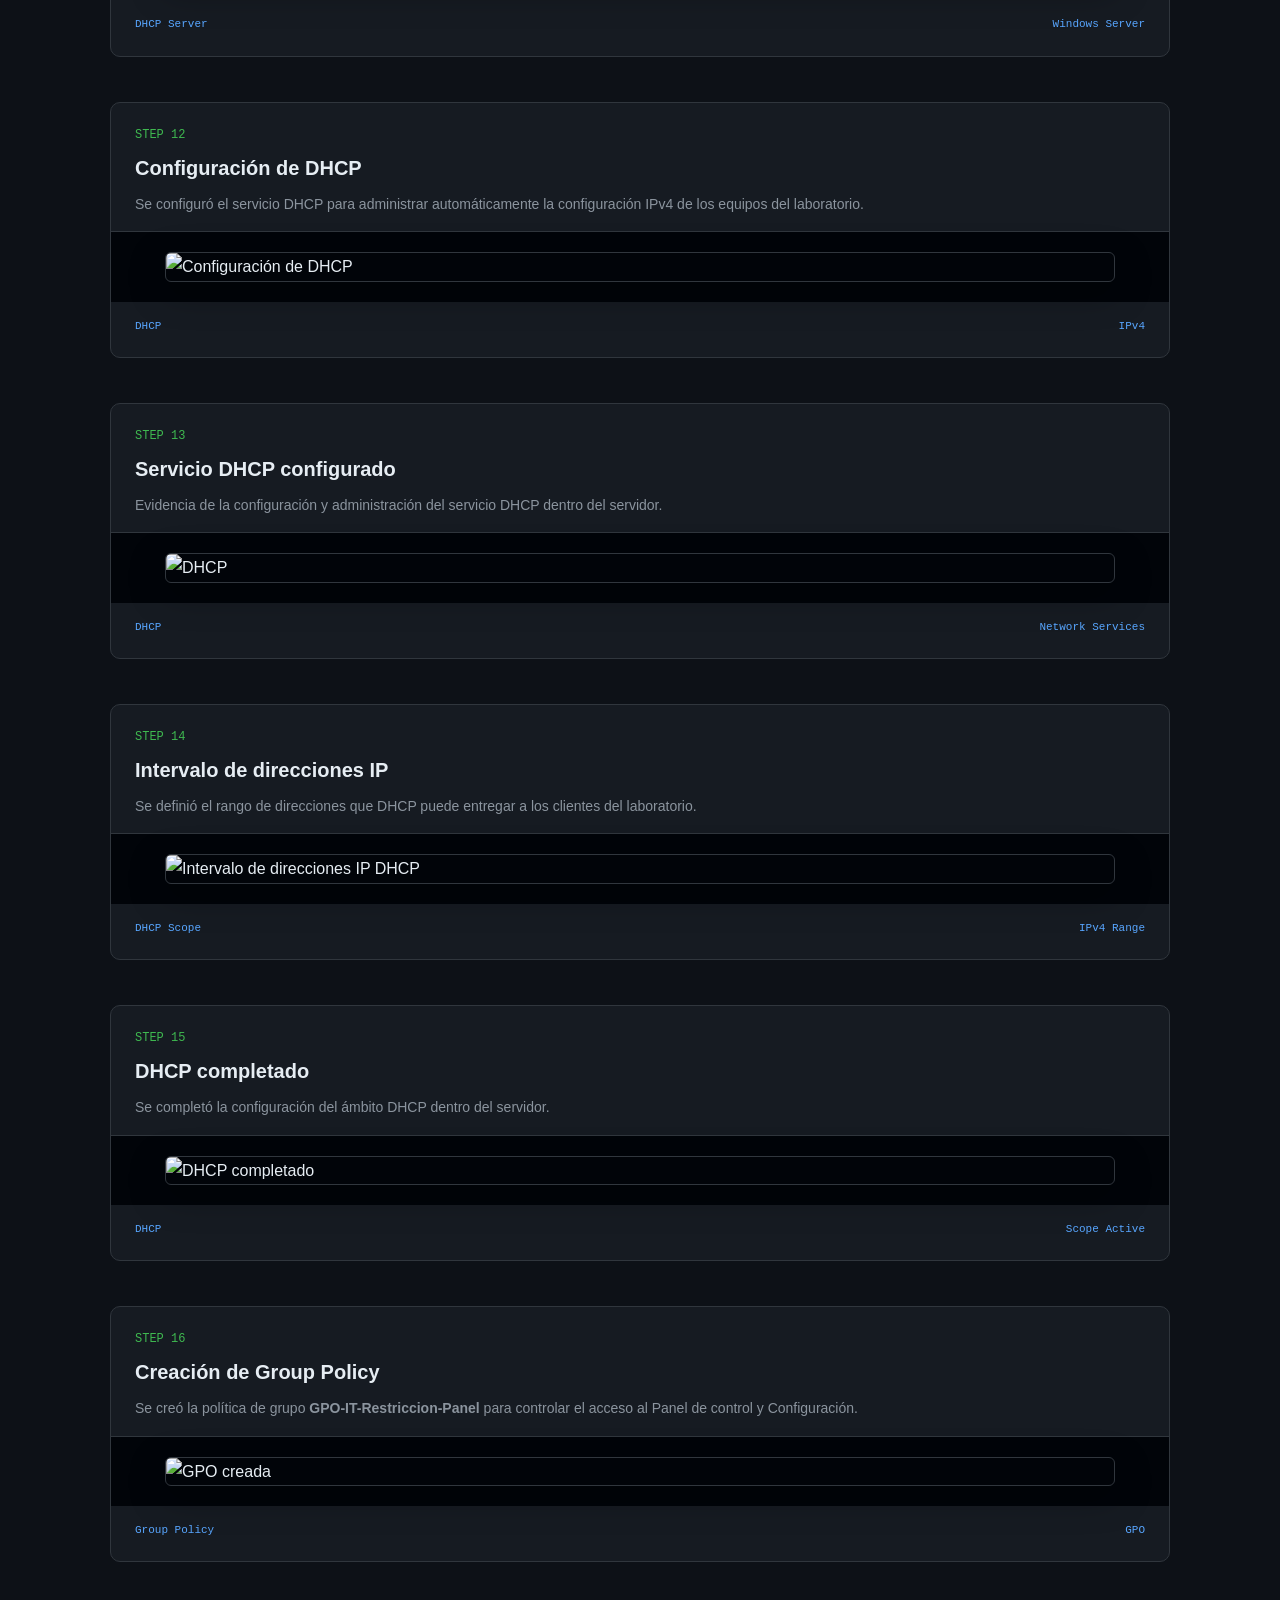
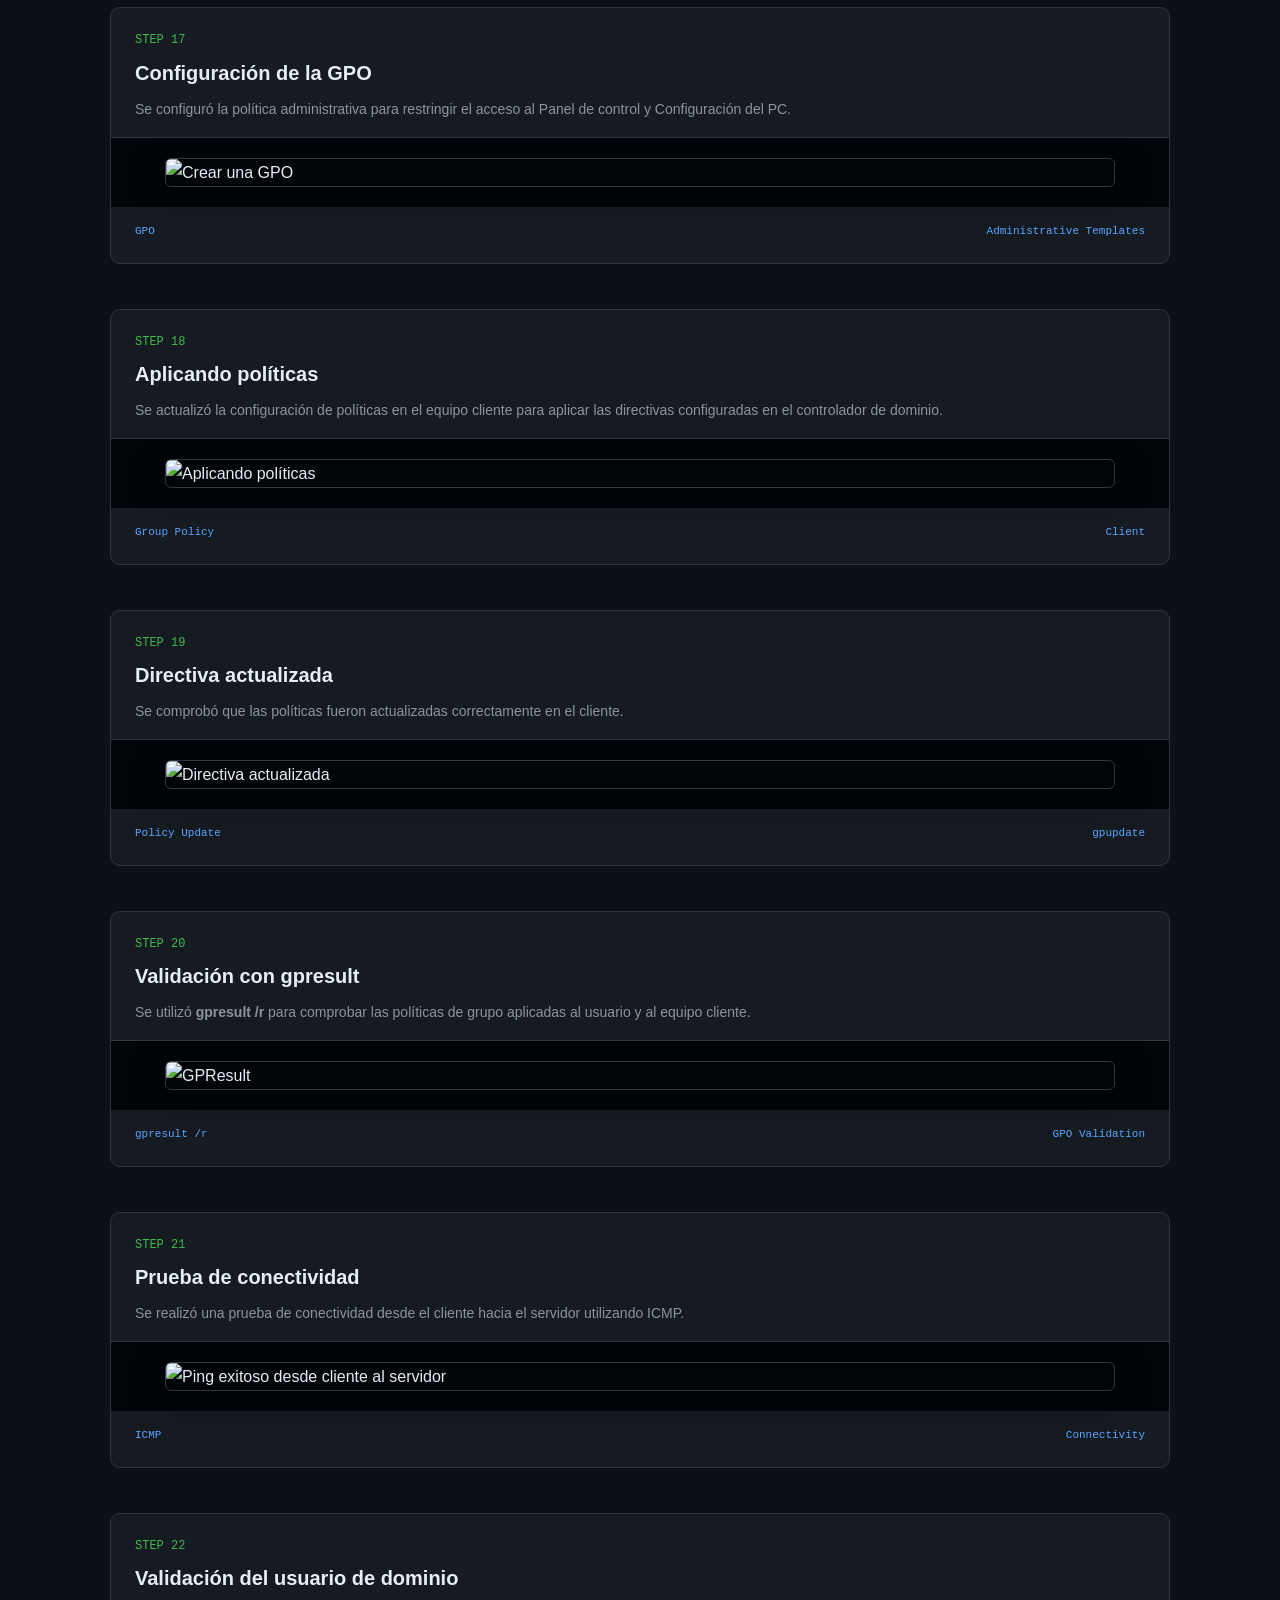
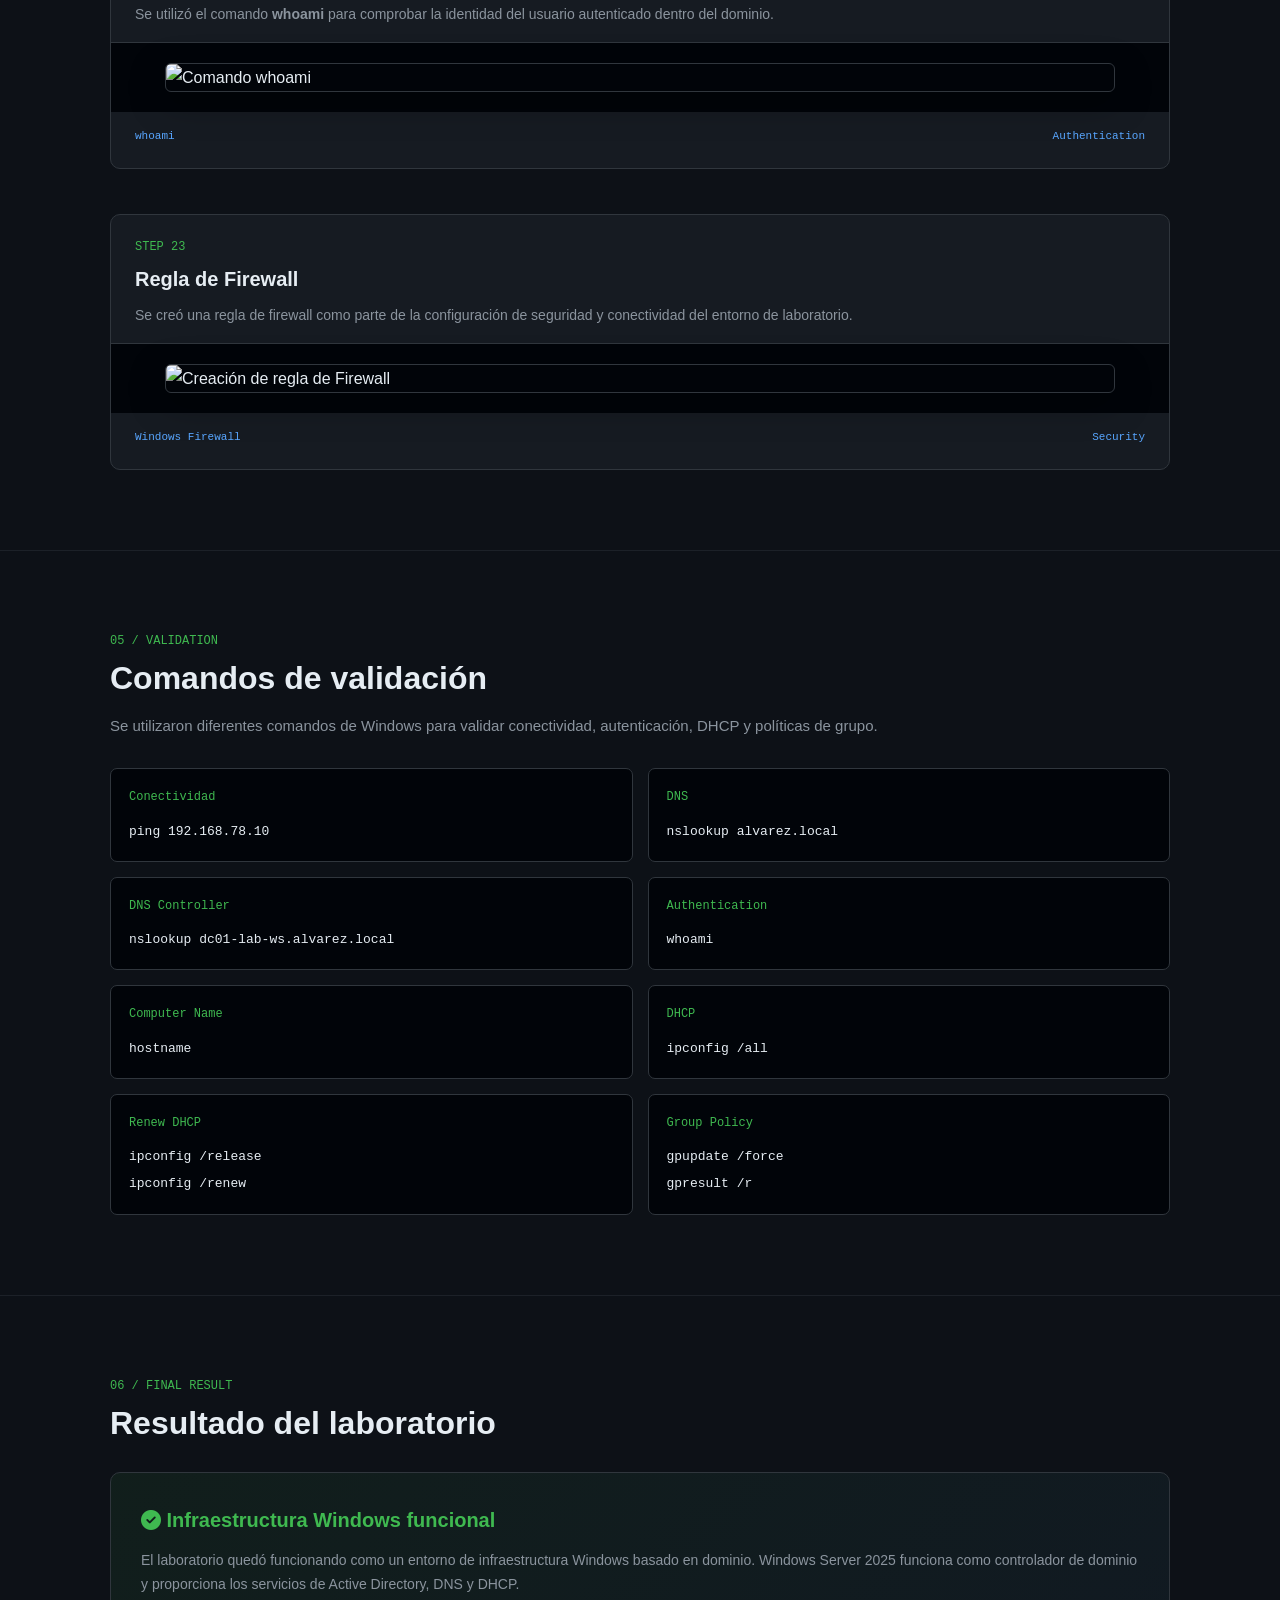
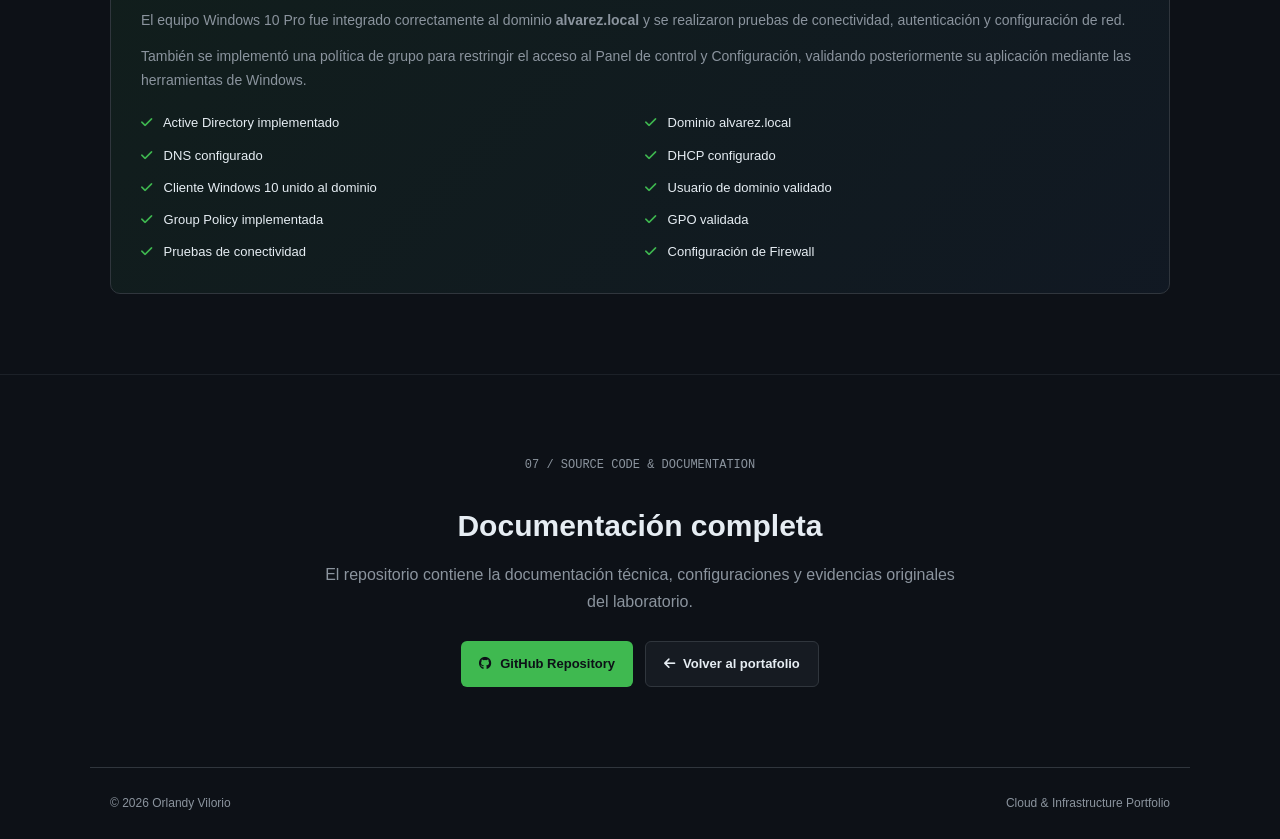
==== commit 702e72db: "Update Proyecto-03.html" ====
--- a/Proyectos/Proyecto-03.html
+++ b/Proyectos/Proyecto-03.html
@@ -103,7 +103,7 @@
             color: var(--muted);
             text-decoration: none;
 
-            font-size: 13px;
+            font-size: 14px;
 
             transition: 0.2s;
         }
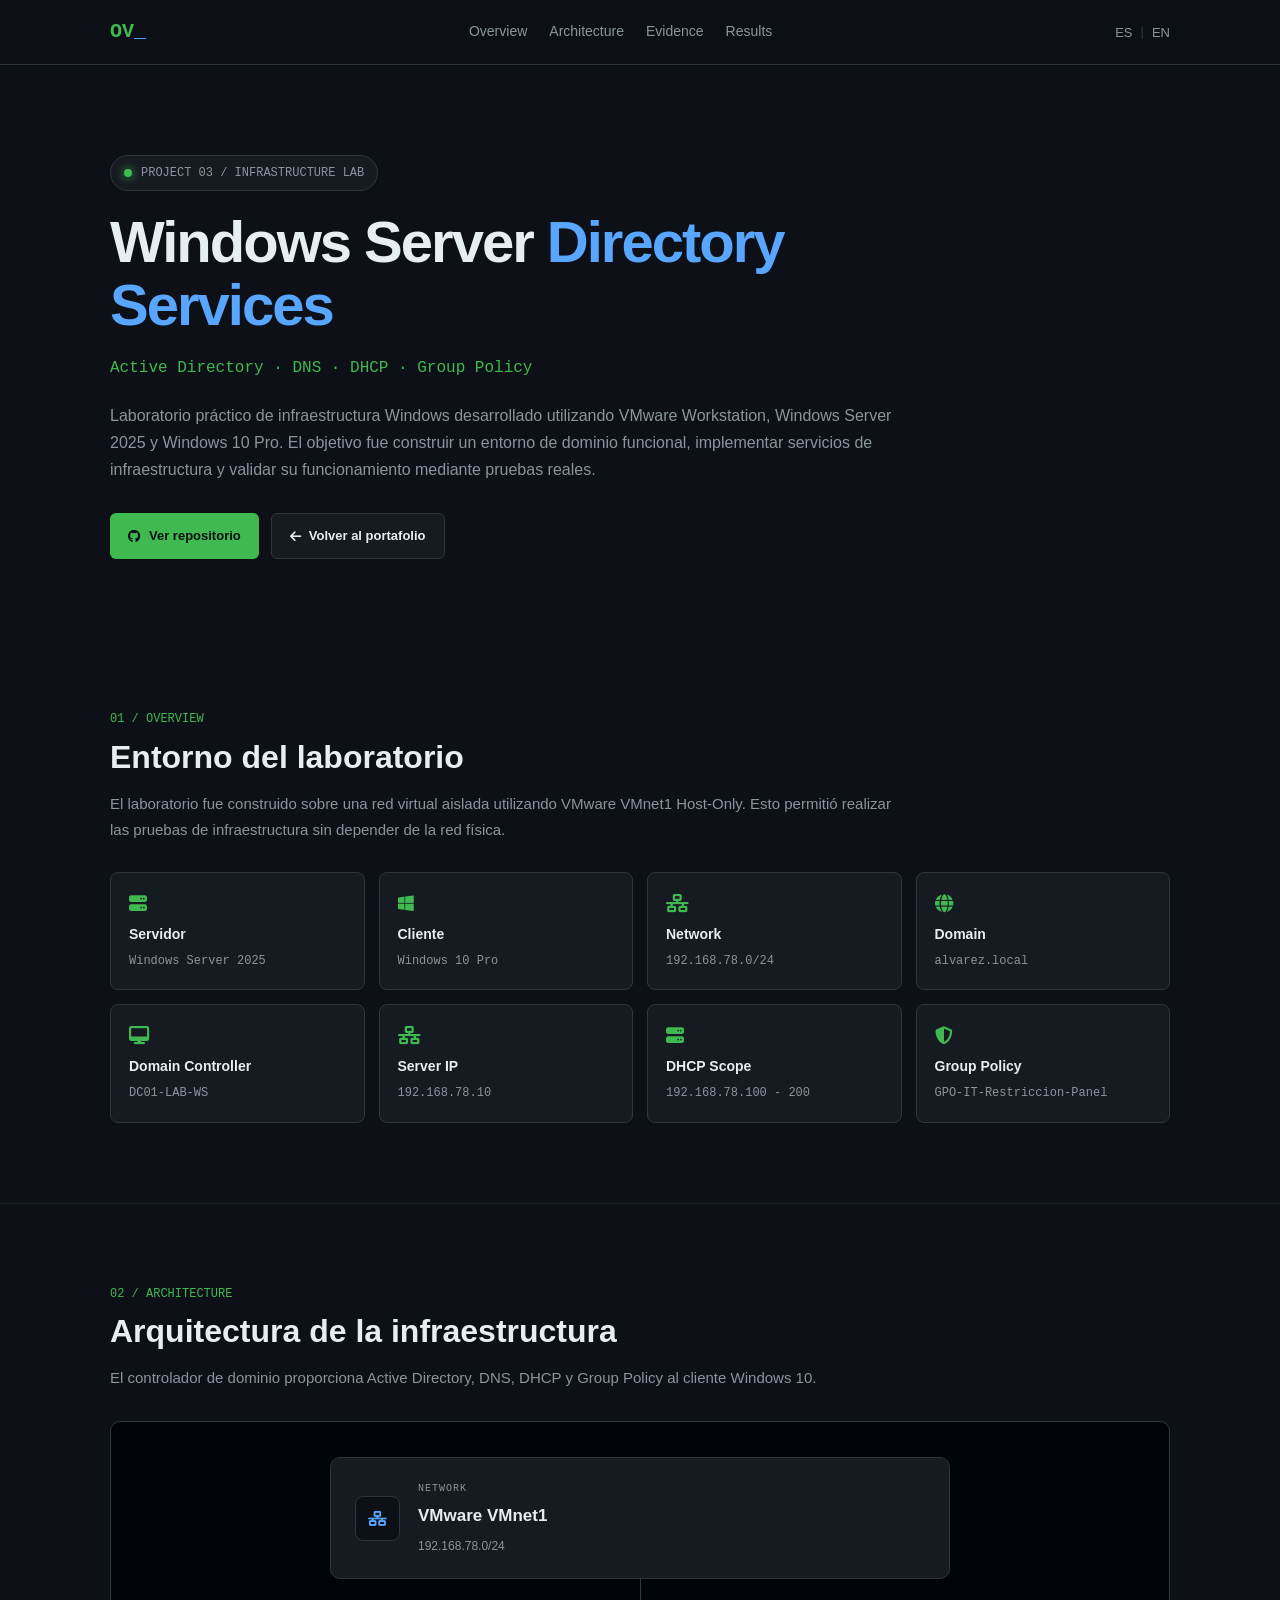
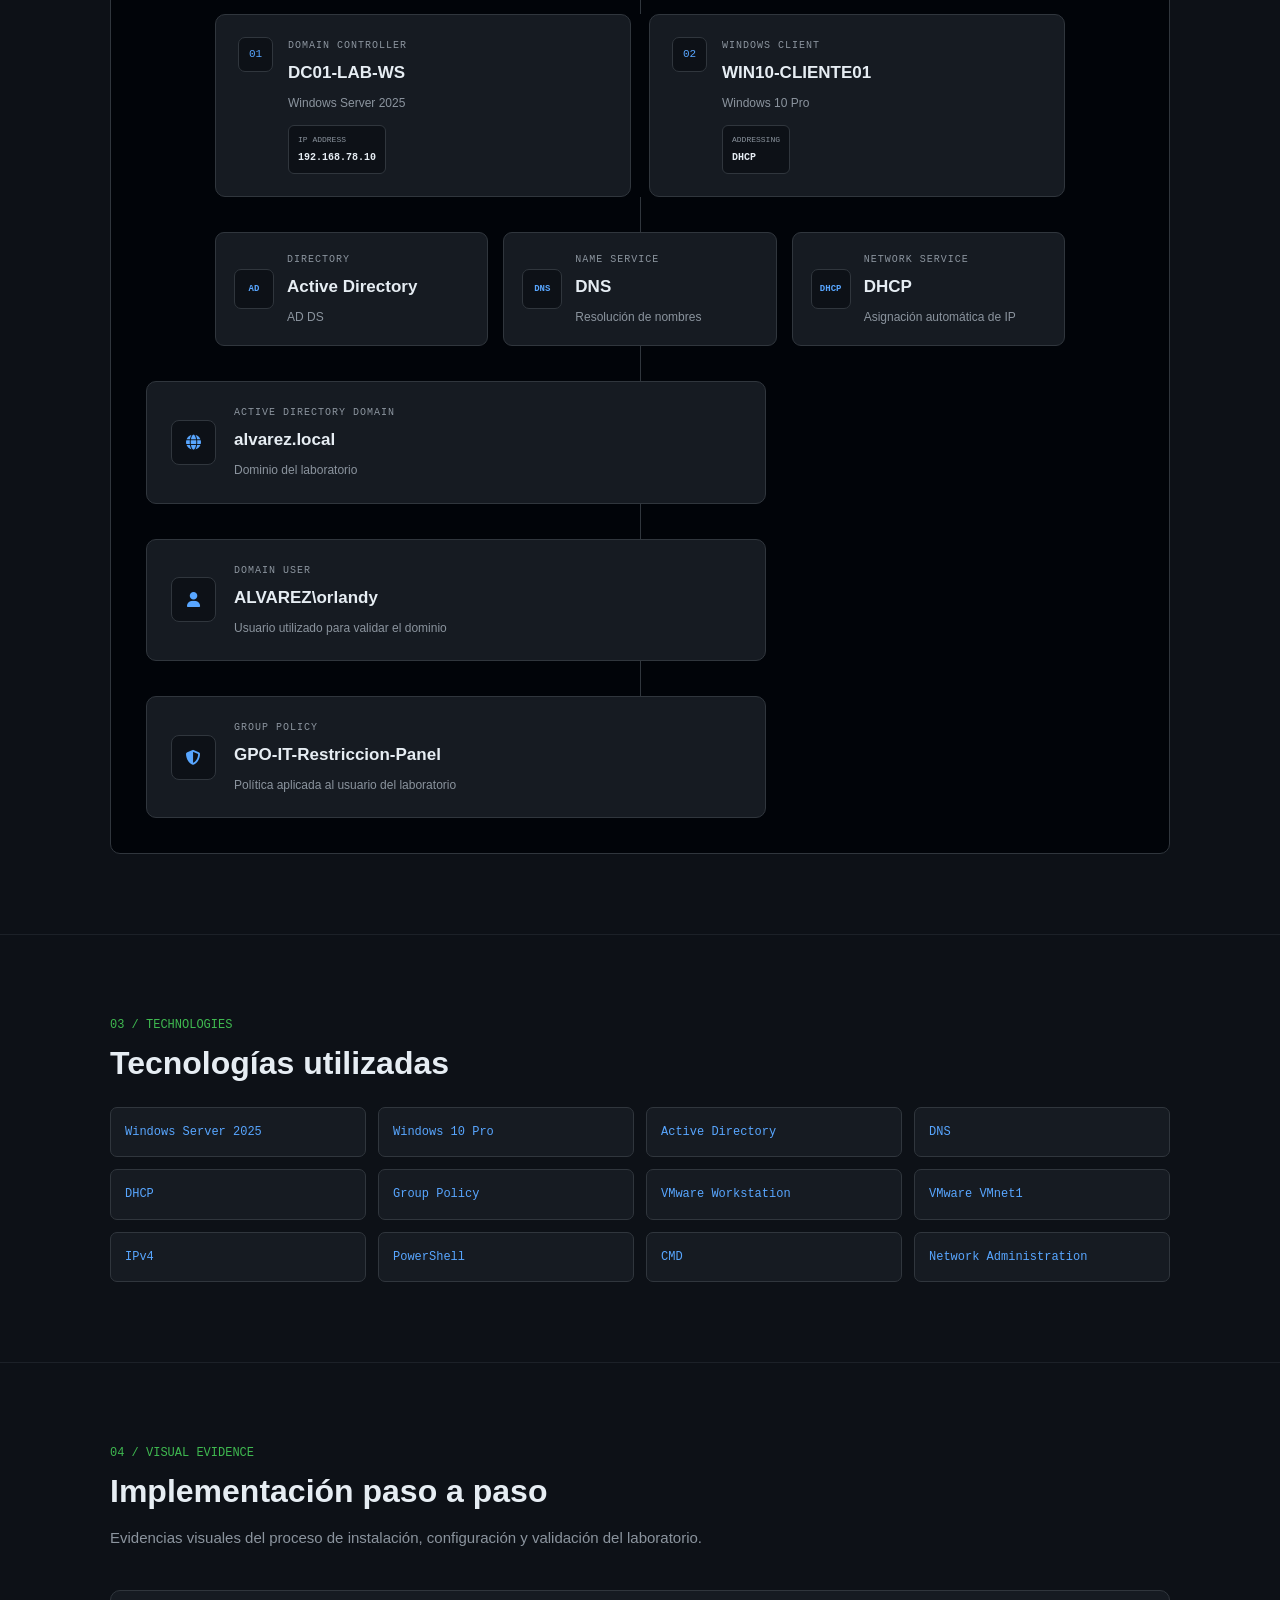
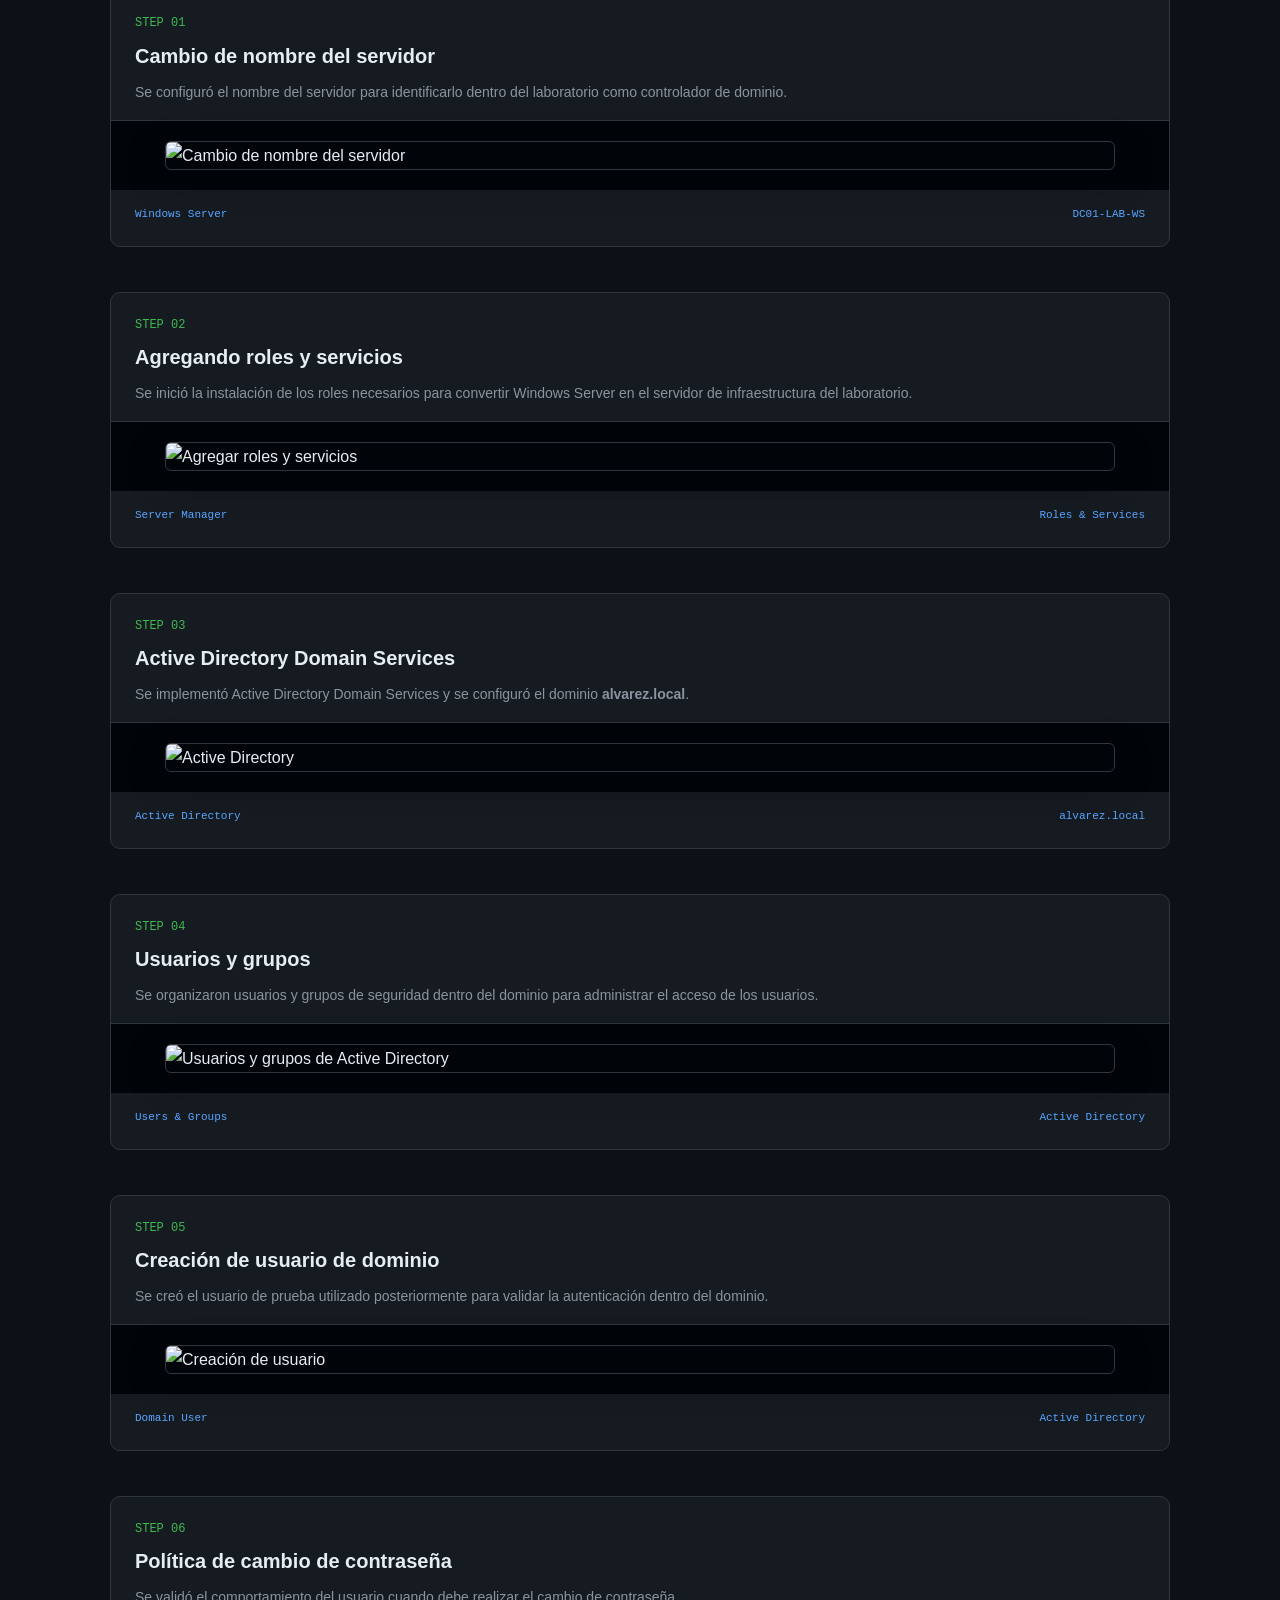
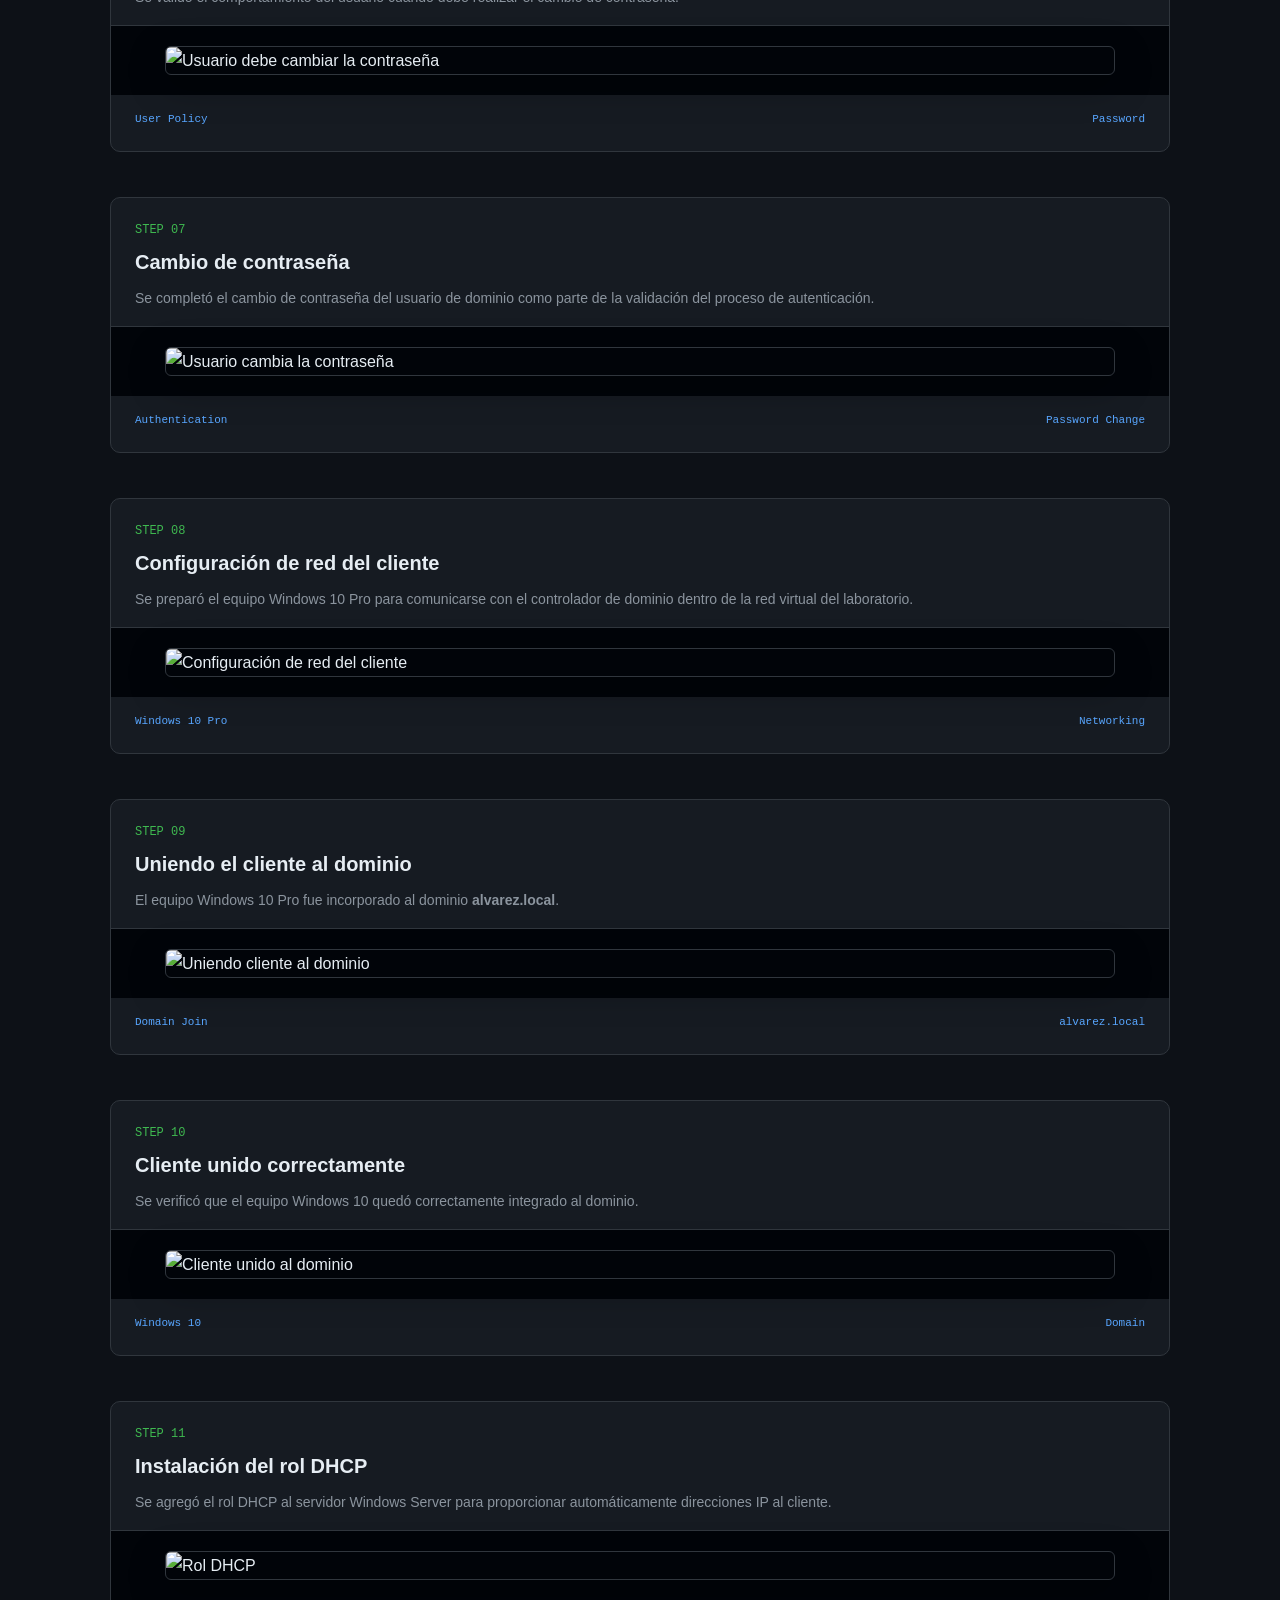
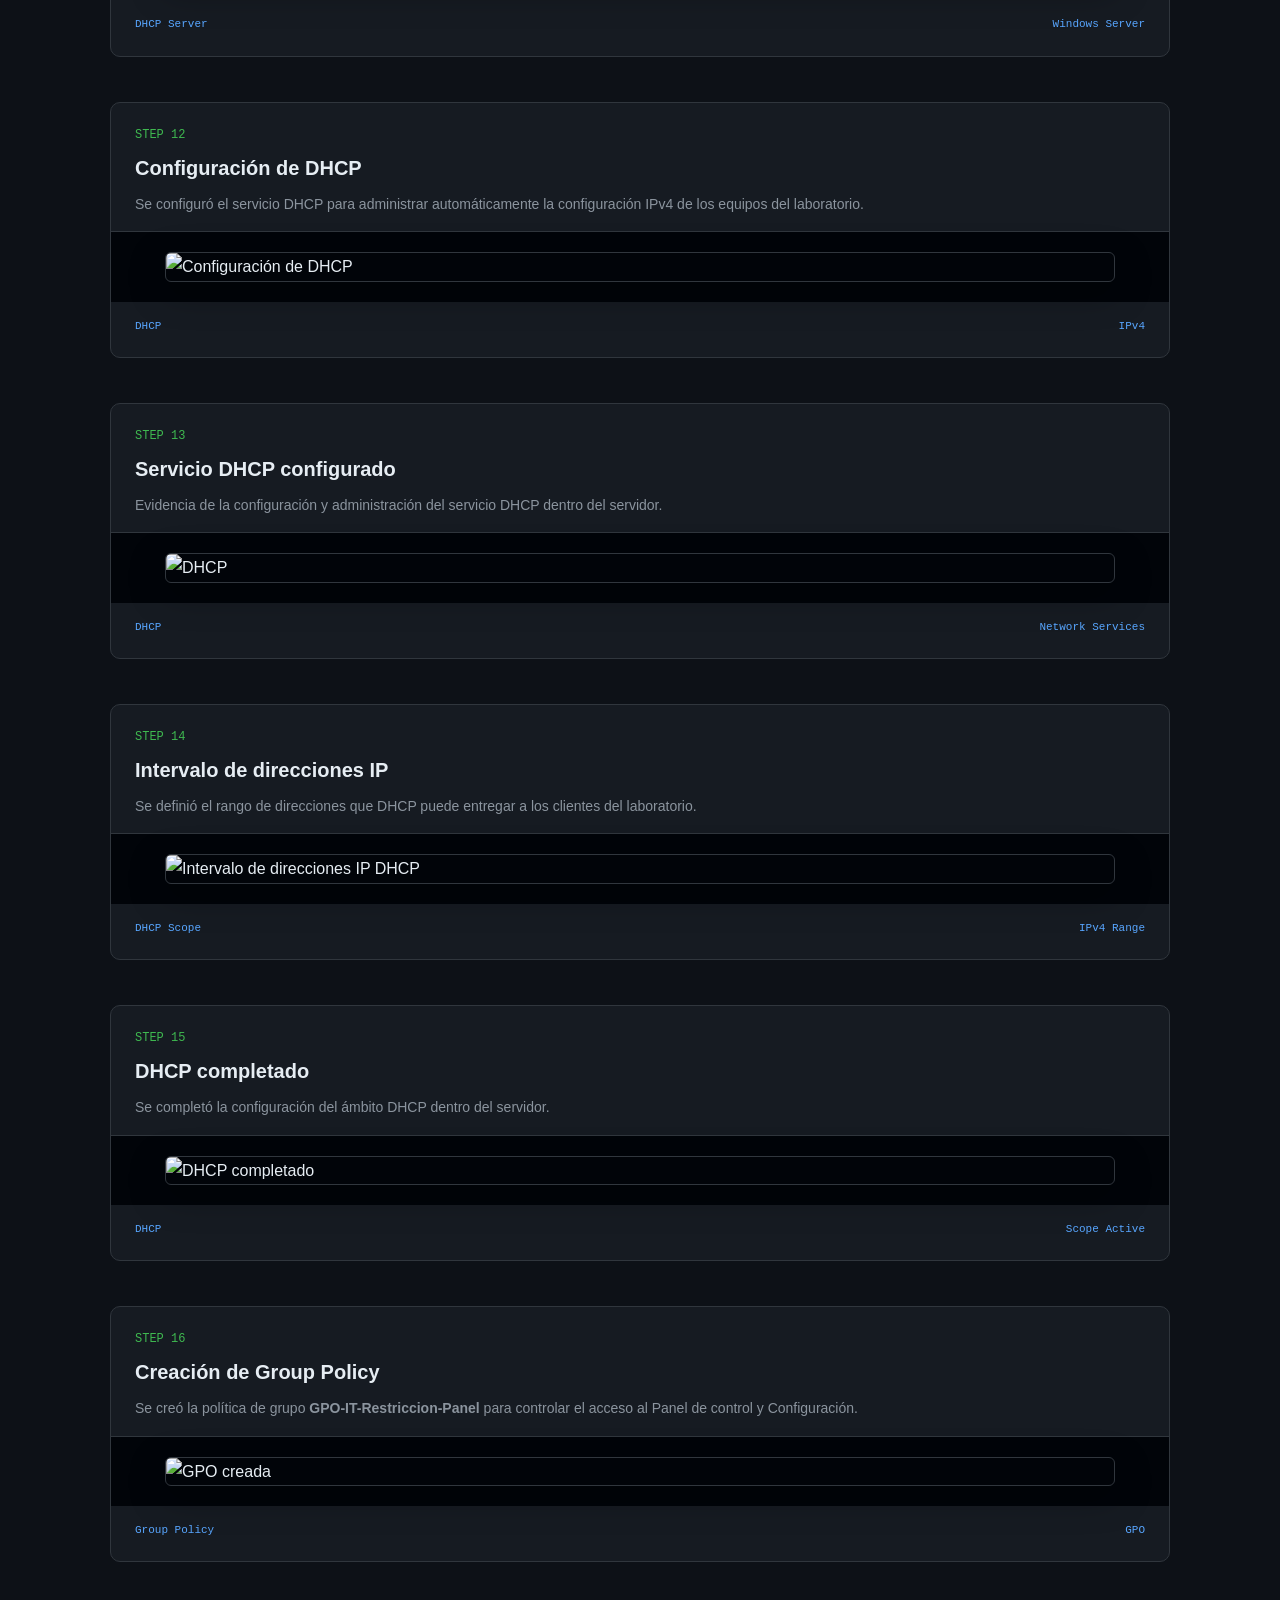
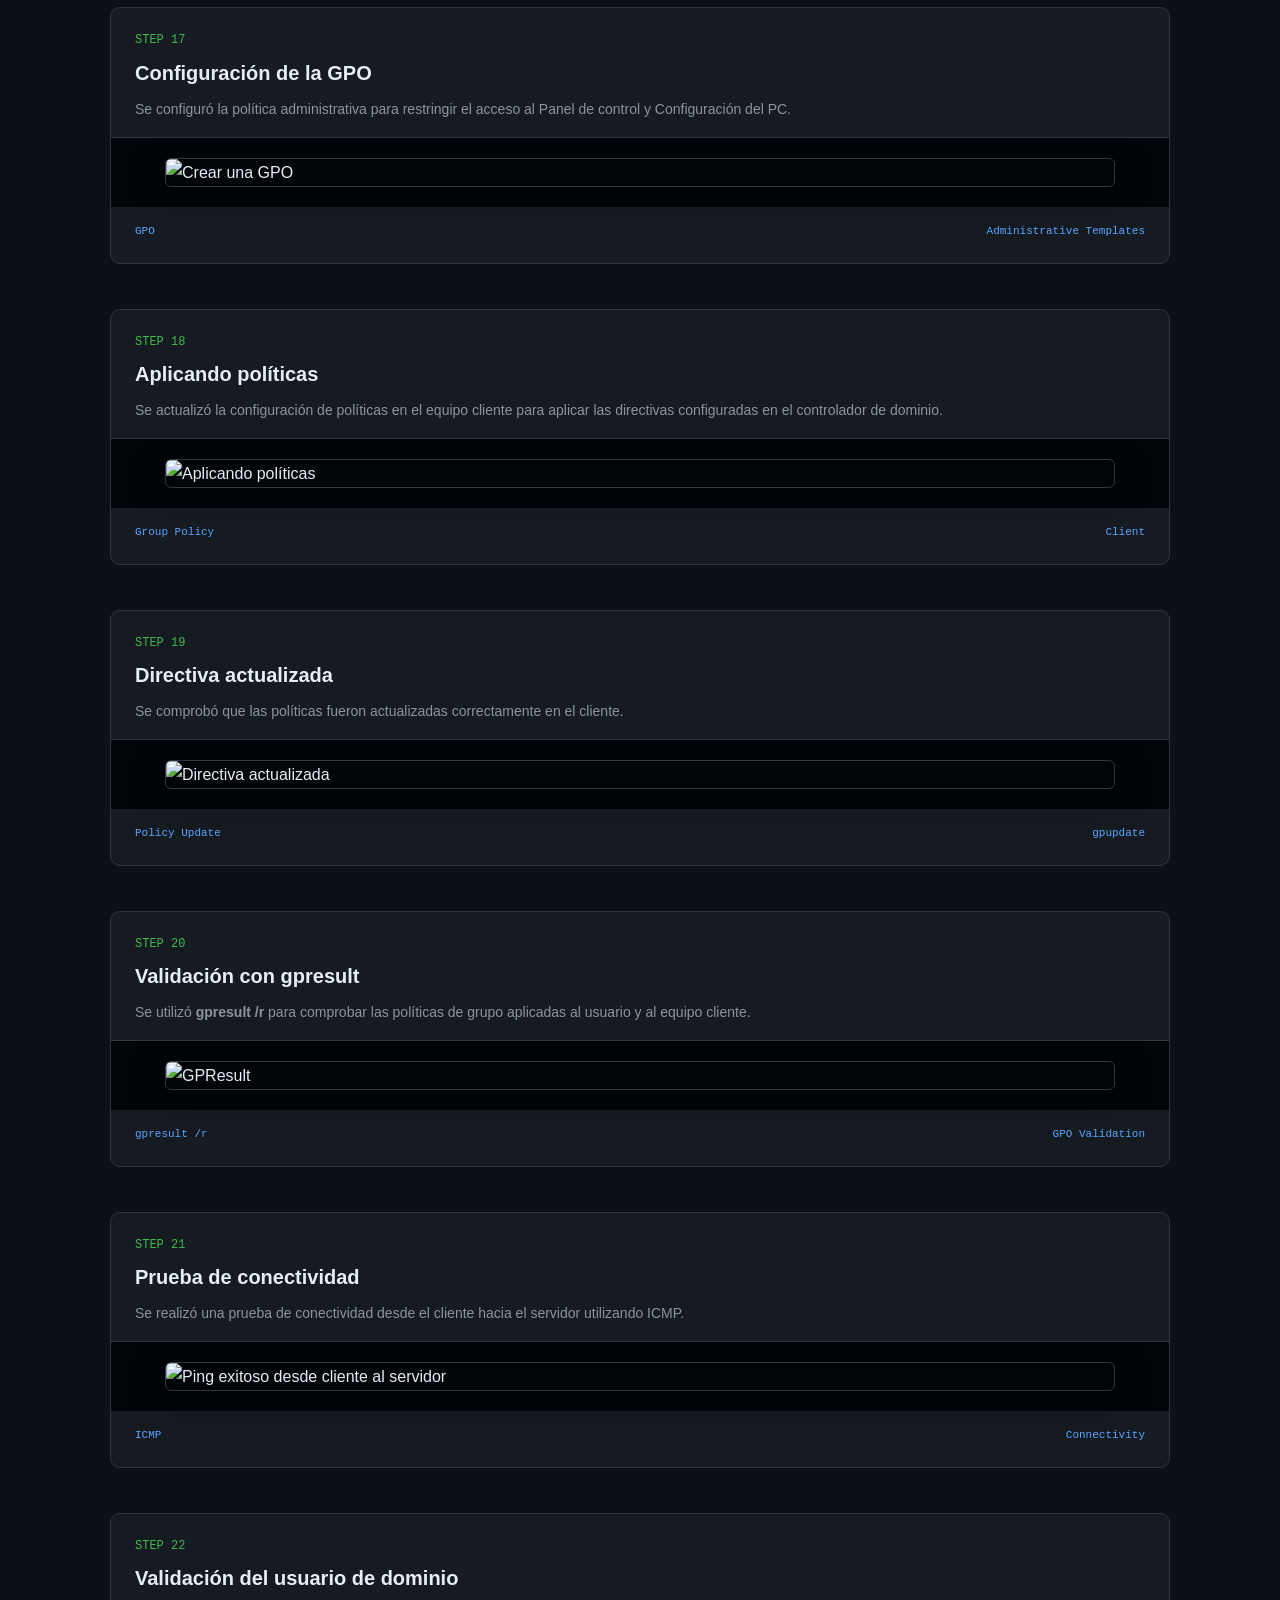
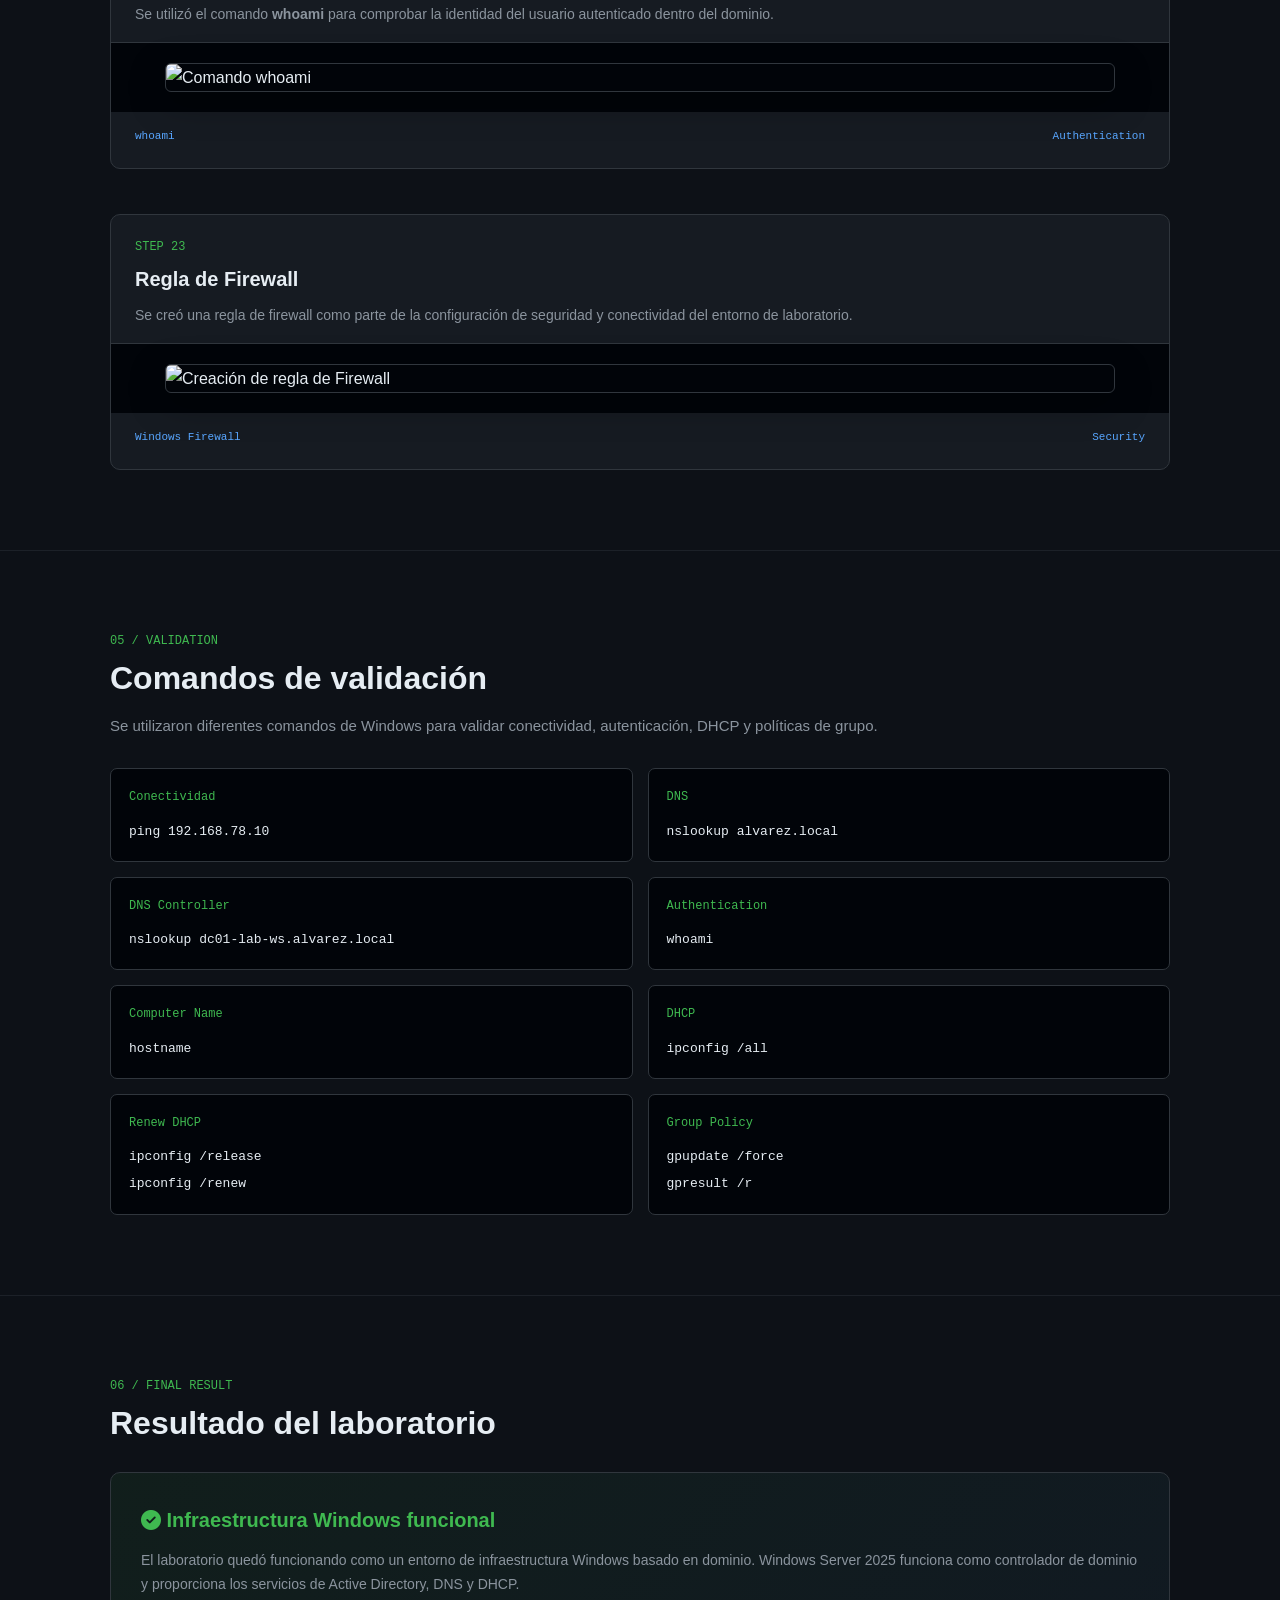
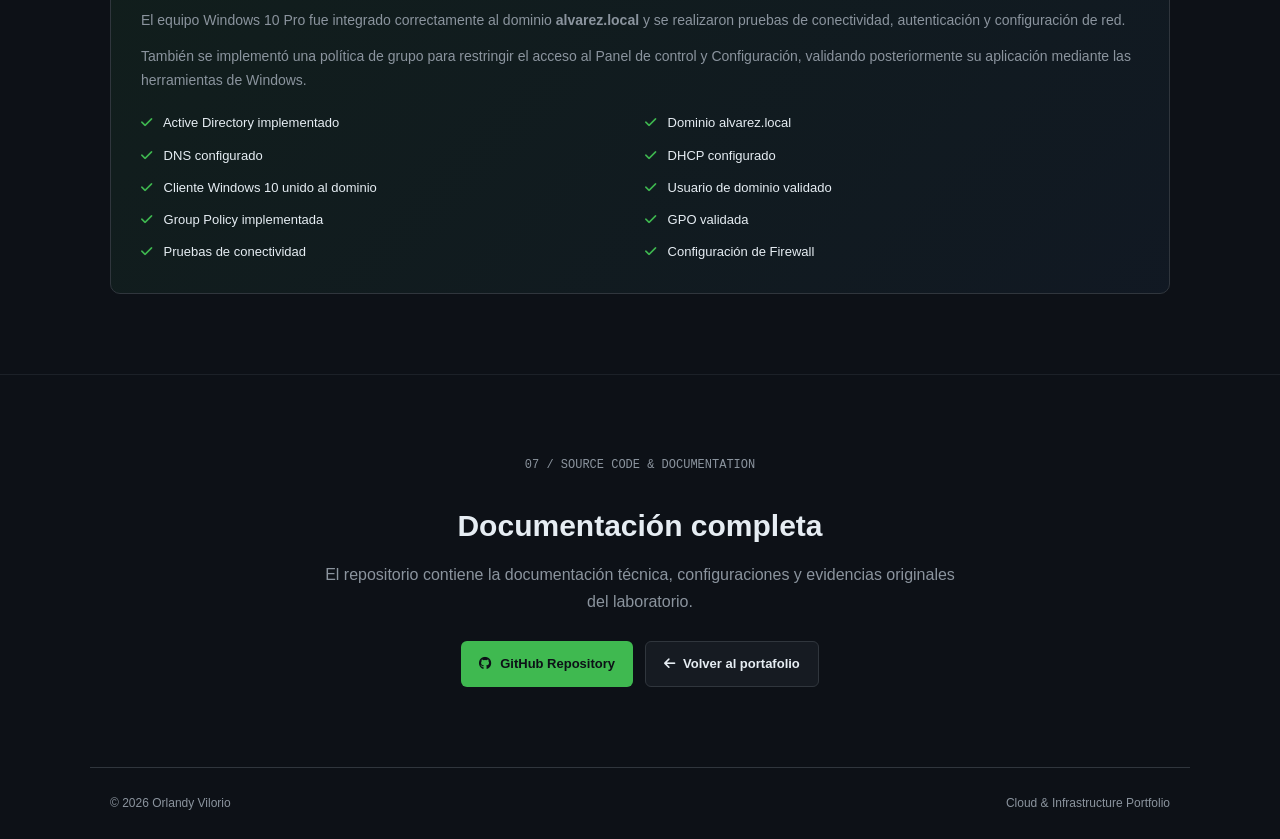
==== commit f3af8be5: "Update Proyecto-03.html" ====
--- a/Proyectos/Proyecto-03.html
+++ b/Proyectos/Proyecto-03.html
@@ -120,8 +120,8 @@
         .language-switcher {
             display: flex;
             align-items: center;
-            gap: 6px;
-            margin-left: 18px;
+            gap: 8px;
+            margin-left: 20px;
         }
 
         .language-switcher button {
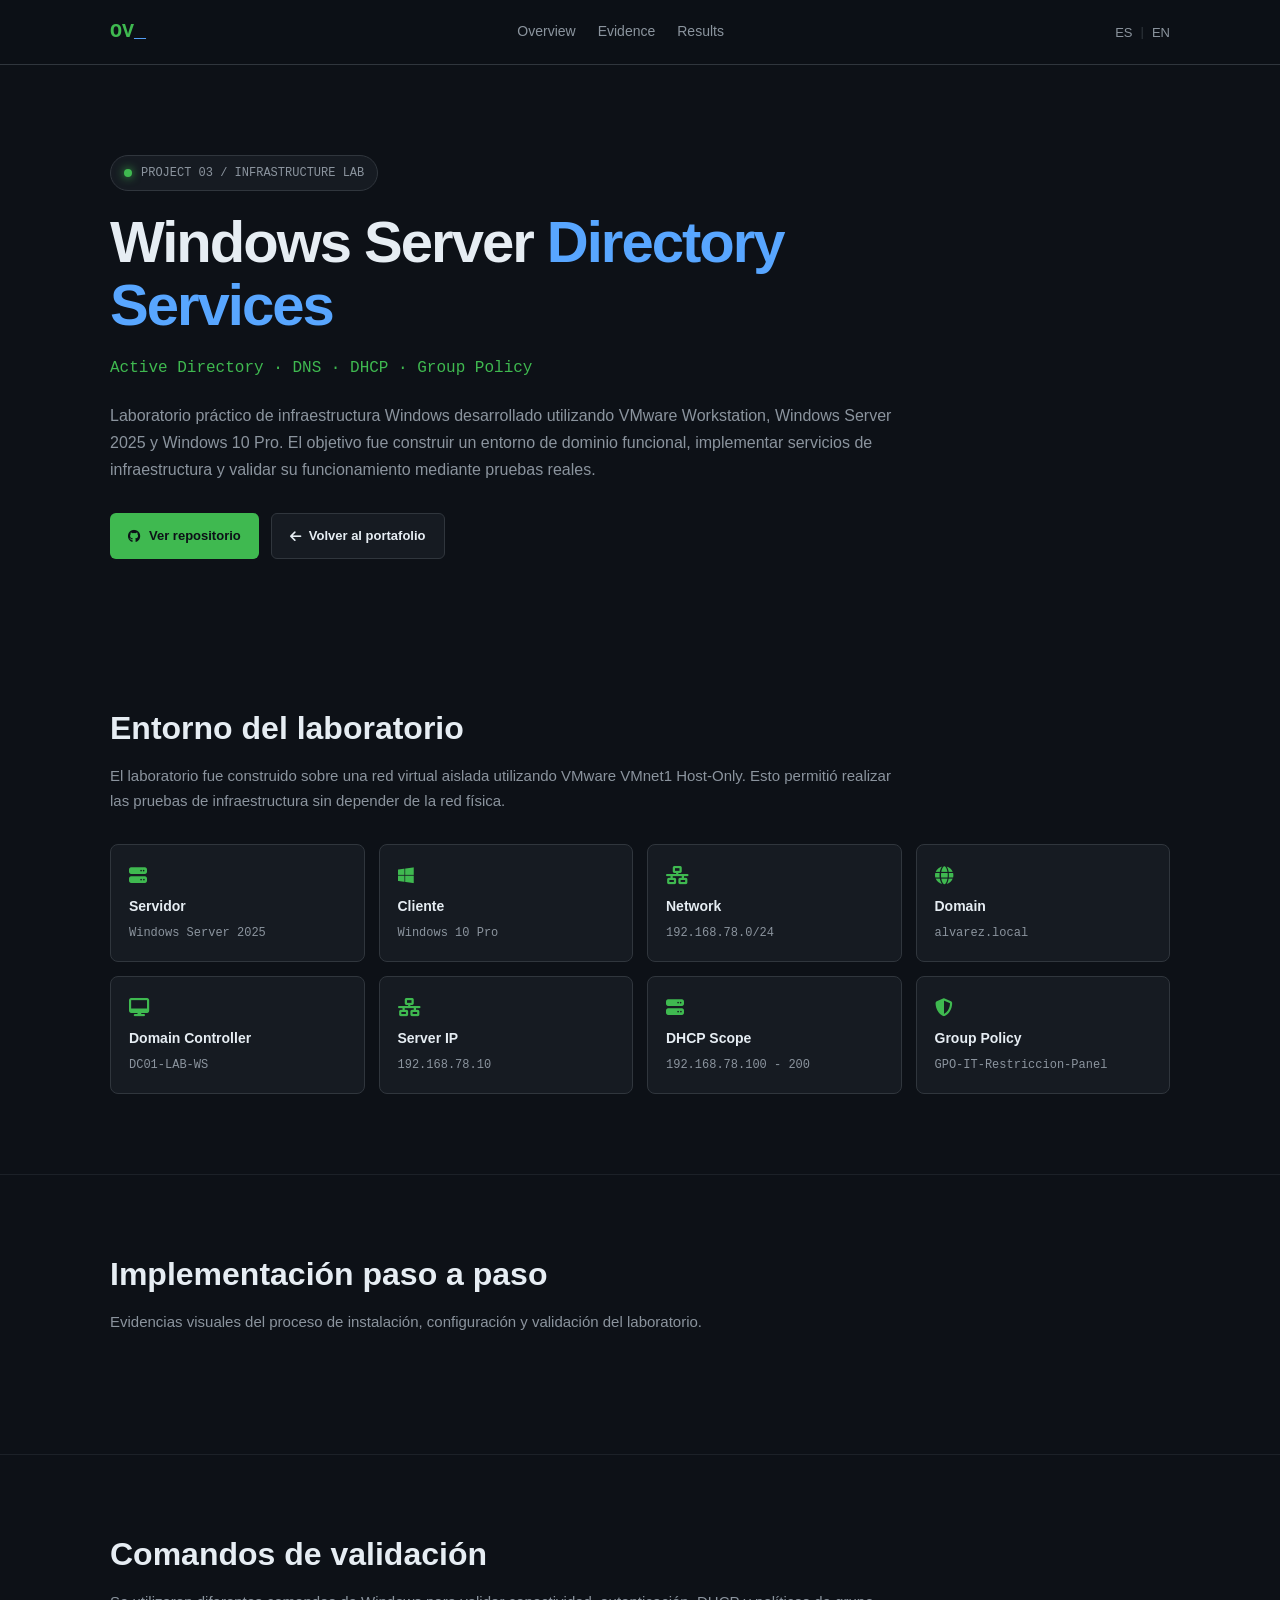
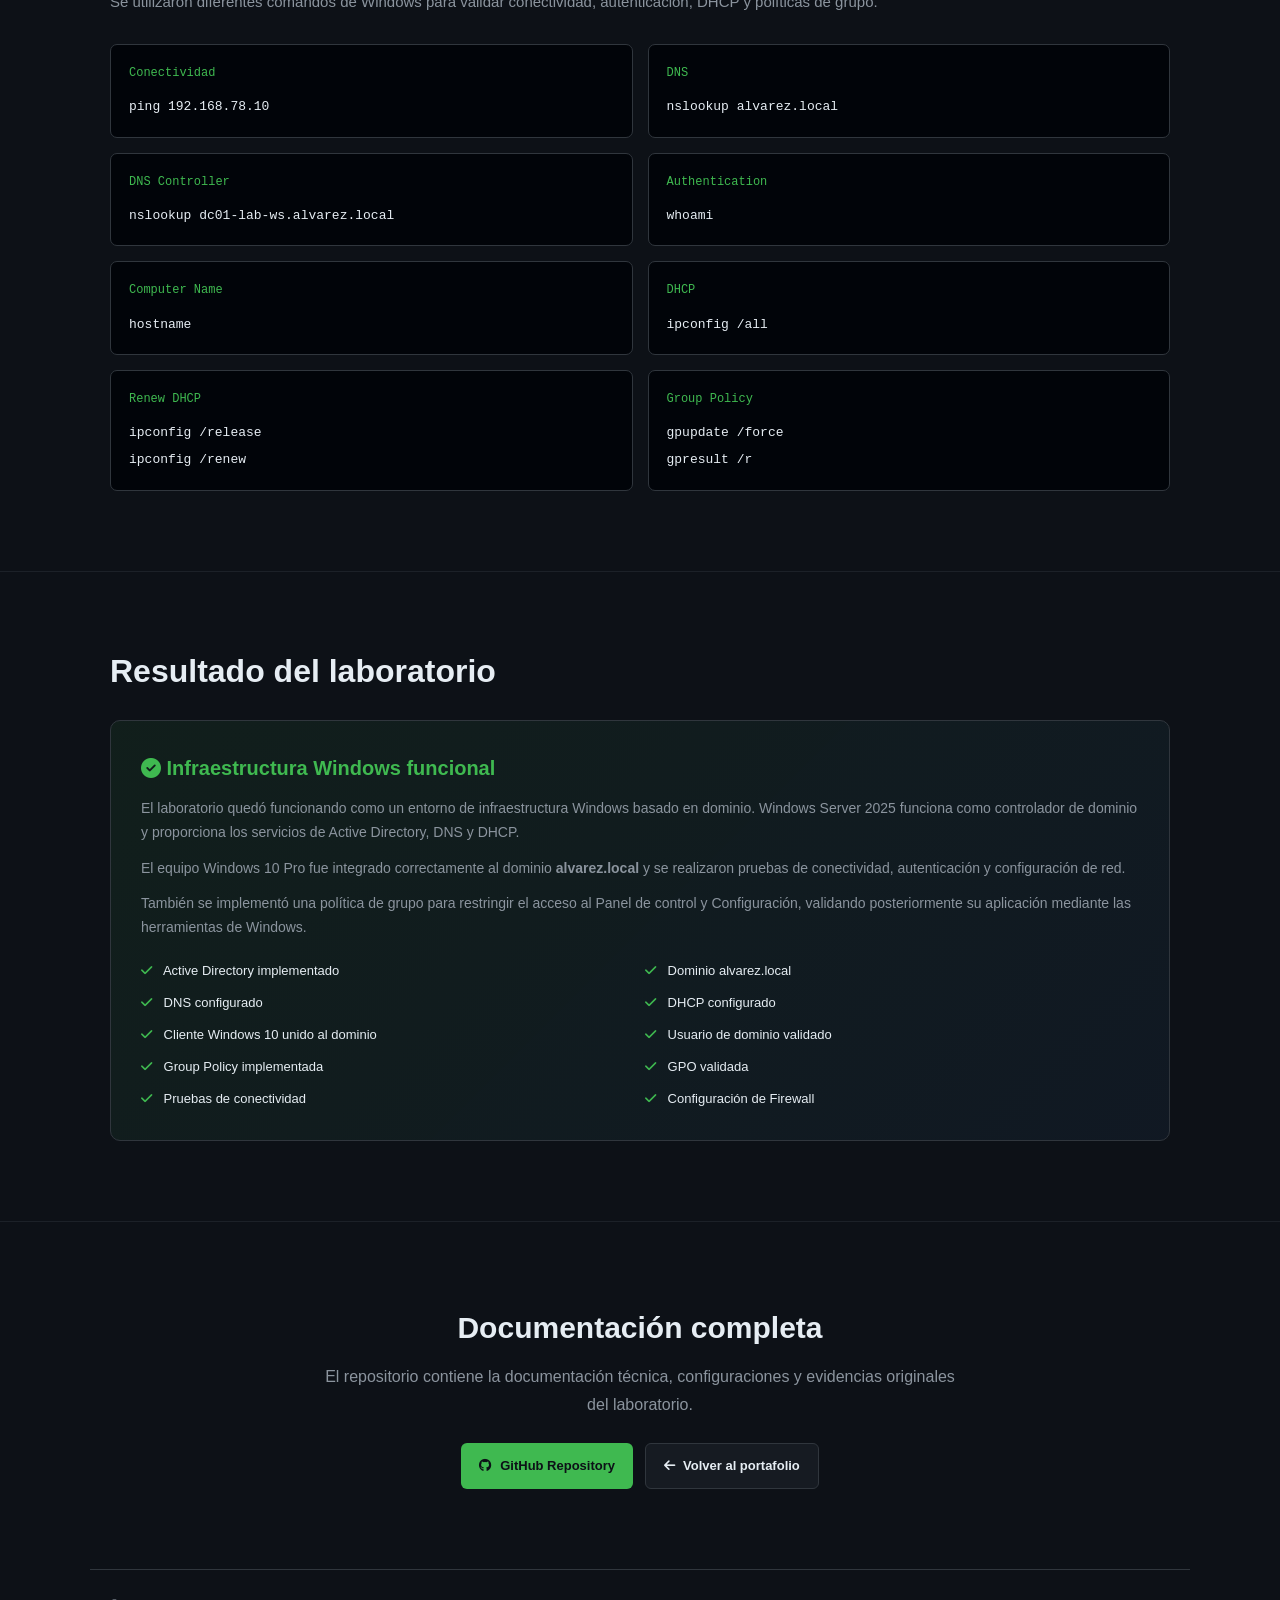
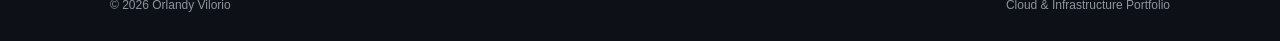
==== commit c87d7f2d: "Update Proyecto-03.html" ====
--- a/Proyectos/Proyecto-03.html
+++ b/Proyectos/Proyecto-03.html
@@ -402,327 +402,6 @@
         }
 
         /* =========================
-           ARCHITECTURE
-        ========================= */
-
-        .architecture {
-            background: #010409;
-
-            border: 1px solid var(--border);
-
-            border-radius: 10px;
-
-            padding: 35px;
-
-            margin-top: 30px;
-
-            overflow: hidden;
-        }
-
-        .architecture-network {
-            display: flex;
-
-            justify-content: center;
-        }
-
-        .architecture-node {
-            width: 100%;
-
-            max-width: 620px;
-
-            display: flex;
-
-            align-items: center;
-
-            gap: 18px;
-
-            padding: 22px 24px;
-
-            background: var(--card);
-
-            border: 1px solid var(--border);
-
-            border-radius: 10px;
-
-            transition: 0.2s;
-        }
-
-        .architecture-node:hover {
-            border-color: var(--blue);
-        }
-
-        .architecture-node span,
-        .architecture-card span,
-        .architecture-service span {
-
-            display: block;
-
-            color: var(--muted);
-
-            font-family: monospace;
-
-            font-size: 10px;
-
-            letter-spacing: 1px;
-
-            margin-bottom: 5px;
-        }
-
-        .architecture-node h3,
-        .architecture-card h3,
-        .architecture-service h3 {
-
-            color: var(--text);
-
-            font-size: 17px;
-
-            margin: 0;
-        }
-
-        .architecture-node p,
-        .architecture-card p,
-        .architecture-service p {
-
-            color: var(--muted);
-
-            font-size: 12px;
-
-            margin-top: 5px;
-        }
-
-        .architecture-icon {
-
-            width: 45px;
-
-            height: 45px;
-
-            flex-shrink: 0;
-
-            display: flex;
-
-            align-items: center;
-
-            justify-content: center;
-
-            background: #0d1117;
-
-            border: 1px solid var(--border);
-
-            border-radius: 8px;
-
-            color: var(--blue);
-
-            font-size: 15px;
-        }
-
-        .architecture-line {
-
-            width: 1px;
-
-            height: 35px;
-
-            margin: auto;
-
-            background: var(--border);
-        }
-
-        .architecture-grid {
-
-            max-width: 850px;
-
-            margin: auto;
-
-            display: grid;
-
-            grid-template-columns:
-                repeat(2, 1fr);
-
-            gap: 18px;
-        }
-
-        .architecture-card {
-
-            display: flex;
-
-            gap: 15px;
-
-            padding: 22px;
-
-            background: var(--card);
-
-            border: 1px solid var(--border);
-
-            border-radius: 10px;
-
-            transition: 0.2s;
-        }
-
-        .architecture-card:hover {
-            border-color: var(--blue);
-        }
-
-        .architecture-card-number {
-
-            width: 35px;
-
-            height: 35px;
-
-            flex-shrink: 0;
-
-            display: flex;
-
-            align-items: center;
-
-            justify-content: center;
-
-            background: #0d1117;
-
-            border: 1px solid var(--border);
-
-            border-radius: 7px;
-
-            color: var(--blue);
-
-            font-family: monospace;
-
-            font-size: 11px;
-        }
-
-        .architecture-detail {
-
-            display: inline-flex;
-
-            flex-direction: column;
-
-            gap: 2px;
-
-            margin-top: 12px;
-
-            padding: 7px 9px;
-
-            background: #0d1117;
-
-            border: 1px solid var(--border);
-
-            border-radius: 6px;
-        }
-
-        .architecture-detail small {
-
-            color: var(--muted);
-
-            font-family: monospace;
-
-            font-size: 8px;
-        }
-
-        .architecture-detail strong {
-
-            color: var(--text);
-
-            font-family: monospace;
-
-            font-size: 10px;
-        }
-
-        .architecture-services {
-
-            max-width: 850px;
-
-            margin: auto;
-
-            display: grid;
-
-            grid-template-columns:
-                repeat(3, 1fr);
-
-            gap: 15px;
-        }
-
-        .architecture-service {
-
-            display: flex;
-
-            align-items: center;
-
-            gap: 13px;
-
-            padding: 18px;
-
-            background: var(--card);
-
-            border: 1px solid var(--border);
-
-            border-radius: 9px;
-
-            transition: 0.2s;
-        }
-
-        .architecture-service:hover {
-            border-color: var(--blue);
-        }
-
-        .service-icon {
-
-            width: 40px;
-
-            height: 40px;
-
-            flex-shrink: 0;
-
-            display: flex;
-
-            align-items: center;
-
-            justify-content: center;
-
-            background: #0d1117;
-
-            border: 1px solid var(--border);
-
-            border-radius: 7px;
-
-            color: var(--blue);
-
-            font-family: monospace;
-
-            font-size: 9px;
-
-            font-weight: 700;
-        }
-
-        /* =========================
-           TECHNOLOGIES
-        ========================= */
-
-        .tech-grid {
-            display: grid;
-
-            grid-template-columns:
-                repeat(4, 1fr);
-
-            gap: 12px;
-
-            margin-top: 25px;
-        }
-
-        .tech {
-            background: var(--card);
-
-            border: 1px solid var(--border);
-
-            border-radius: 7px;
-
-            padding: 14px;
-
-            color: var(--blue);
-
-            font-family: monospace;
-
-            font-size: 12px;
-        }
-
-        /* =========================
            EVIDENCE
         ========================= */
 
@@ -989,11 +668,6 @@
                     repeat(2, 1fr);
             }
 
-            .tech-grid {
-                grid-template-columns:
-                    repeat(2, 1fr);
-            }
-
             .commands {
                 grid-template-columns: 1fr;
             }
@@ -1002,14 +676,6 @@
                 grid-template-columns: 1fr;
             }
 
-            .architecture-grid {
-                grid-template-columns: 1fr;
-            }
-
-            .architecture-services {
-                grid-template-columns: 1fr;
-            }
-
         }
 
         @media (max-width: 650px) {
@@ -1034,21 +700,7 @@
                 font-size: 26px;
             }
 
-            .info-grid,
-            .tech-grid {
-                grid-template-columns: 1fr;
-            }
-
-            .architecture {
-                padding: 20px;
-            }
-
-            .architecture-node {
-                padding: 18px;
-            }
-
-            .architecture-grid,
-            .architecture-services {
+            .info-grid {
                 grid-template-columns: 1fr;
             }
 
@@ -1090,7 +742,6 @@
         <div class="nav-links">
 
             <a href="#overview">Overview</a>
-            <a href="#architecture">Architecture</a>
             <a href="#evidence">Evidence</a>
             <a href="#results">Results</a>
 
@@ -1178,10 +829,6 @@
 
     <div class="container">
 
-        <p class="section-number">
-            01 / OVERVIEW
-        </p>
-
         <h2 class="section-title">
             Entorno del laboratorio
         </h2>
@@ -1252,351 +899,9 @@
 </section>
 
 
-<section id="architecture" class="section">
+<section id="evidence" class="section">
 
     <div class="container">
-
-        <p class="section-number">
-            02 / ARCHITECTURE
-        </p>
-
-        <h2 class="section-title">
-            Arquitectura de la infraestructura
-        </h2>
-
-        <p class="section-description">
-
-            El controlador de dominio proporciona Active Directory,
-            DNS, DHCP y Group Policy al cliente Windows 10.
-
-        </p>
-
-
-        <div class="architecture">
-
-            <div class="architecture-network">
-
-                <div class="architecture-node">
-
-                    <div class="architecture-icon">
-                        <i class="fas fa-network-wired"></i>
-                    </div>
-
-                    <div>
-
-                        <span>
-                            NETWORK
-                        </span>
-
-                        <h3>
-                            VMware VMnet1
-                        </h3>
-
-                        <p>
-                            192.168.78.0/24
-                        </p>
-
-                    </div>
-
-                </div>
-
-            </div>
-
-
-            <div class="architecture-line"></div>
-
-
-            <div class="architecture-grid">
-
-                <div class="architecture-card">
-
-                    <div class="architecture-card-number">
-                        01
-                    </div>
-
-                    <div>
-
-                        <span>
-                            DOMAIN CONTROLLER
-                        </span>
-
-                        <h3>
-                            DC01-LAB-WS
-                        </h3>
-
-                        <p>
-                            Windows Server 2025
-                        </p>
-
-                        <div class="architecture-detail">
-
-                            <small>
-                                IP ADDRESS
-                            </small>
-
-                            <strong>
-                                192.168.78.10
-                            </strong>
-
-                        </div>
-
-                    </div>
-
-                </div>
-
-
-                <div class="architecture-card">
-
-                    <div class="architecture-card-number">
-                        02
-                    </div>
-
-                    <div>
-
-                        <span>
-                            WINDOWS CLIENT
-                        </span>
-
-                        <h3>
-                            WIN10-CLIENTE01
-                        </h3>
-
-                        <p>
-                            Windows 10 Pro
-                        </p>
-
-                        <div class="architecture-detail">
-
-                            <small>
-                                ADDRESSING
-                            </small>
-
-                            <strong>
-                                DHCP
-                            </strong>
-
-                        </div>
-
-                    </div>
-
-                </div>
-
-            </div>
-
-
-            <div class="architecture-line"></div>
-
-
-            <div class="architecture-services">
-
-                <div class="architecture-service">
-
-                    <div class="service-icon">
-                        AD
-                    </div>
-
-                    <div>
-
-                        <span>
-                            DIRECTORY
-                        </span>
-
-                        <h3>
-                            Active Directory
-                        </h3>
-
-                        <p>
-                            AD DS
-                        </p>
-
-                    </div>
-
-                </div>
-
-
-                <div class="architecture-service">
-
-                    <div class="service-icon">
-                        DNS
-                    </div>
-
-                    <div>
-
-                        <span>
-                            NAME SERVICE
-                        </span>
-
-                        <h3>
-                            DNS
-                        </h3>
-
-                        <p>
-                            Resolución de nombres
-                        </p>
-
-                    </div>
-
-                </div>
-
-
-                <div class="architecture-service">
-
-                    <div class="service-icon">
-                        DHCP
-                    </div>
-
-                    <div>
-
-                        <span>
-                            NETWORK SERVICE
-                        </span>
-
-                        <h3>
-                            DHCP
-                        </h3>
-
-                        <p>
-                            Asignación automática de IP
-                        </p>
-
-                    </div>
-
-                </div>
-
-            </div>
-
-
-            <div class="architecture-line"></div>
-
-
-            <div class="architecture-node">
-
-                <div class="architecture-icon">
-                    <i class="fas fa-globe"></i>
-                </div>
-
-                <div>
-
-                    <span>
-                        ACTIVE DIRECTORY DOMAIN
-                    </span>
-
-                    <h3>
-                        alvarez.local
-                    </h3>
-
-                    <p>
-                        Dominio del laboratorio
-                    </p>
-
-                </div>
-
-            </div>
-
-
-            <div class="architecture-line"></div>
-
-
-            <div class="architecture-node">
-
-                <div class="architecture-icon">
-                    <i class="fas fa-user"></i>
-                </div>
-
-                <div>
-
-                    <span>
-                        DOMAIN USER
-                    </span>
-
-                    <h3>
-                        ALVAREZ\orlandy
-                    </h3>
-
-                    <p>
-                        Usuario utilizado para validar el dominio
-                    </p>
-
-                </div>
-
-            </div>
-
-
-            <div class="architecture-line"></div>
-
-
-            <div class="architecture-node">
-
-                <div class="architecture-icon">
-                    <i class="fas fa-shield-halved"></i>
-                </div>
-
-                <div>
-
-                    <span>
-                        GROUP POLICY
-                    </span>
-
-                    <h3>
-                        GPO-IT-Restriccion-Panel
-                    </h3>
-
-                    <p>
-                        Política aplicada al usuario del laboratorio
-                    </p>
-
-                </div>
-
-            </div>
-
-        </div>
-
-    </div>
-
-</section>
-
-
-<section class="section">
-
-    <div class="container">
-
-        <p class="section-number">
-            03 / TECHNOLOGIES
-        </p>
-
-        <h2 class="section-title">
-            Tecnologías utilizadas
-        </h2>
-
-        <div class="tech-grid">
-
-            <div class="tech">Windows Server 2025</div>
-            <div class="tech">Windows 10 Pro</div>
-            <div class="tech">Active Directory</div>
-            <div class="tech">DNS</div>
-            <div class="tech">DHCP</div>
-            <div class="tech">Group Policy</div>
-            <div class="tech">VMware Workstation</div>
-            <div class="tech">VMware VMnet1</div>
-            <div class="tech">IPv4</div>
-            <div class="tech">PowerShell</div>
-            <div class="tech">CMD</div>
-            <div class="tech">Network Administration</div>
-
-        </div>
-
-    </div>
-
-</section>
-
-
-<section id="evidence" class="section">
-
-    <div class="container">
-
-        <p class="section-number">
-            04 / VISUAL EVIDENCE
-        </p>
 
         <h2 class="section-title">
             Implementación paso a paso
@@ -1612,1078 +917,7 @@
 
         <div class="evidence-list">
 
-            <article class="evidence">
-
-                <div class="evidence-header">
-
-                    <p class="evidence-number">
-                        STEP 01
-                    </p>
-
-                    <h3>
-                        Cambio de nombre del servidor
-                    </h3>
-
-                    <p class="evidence-description">
-
-                        Se configuró el nombre del servidor para
-                        identificarlo dentro del laboratorio como
-                        controlador de dominio.
-
-                    </p>
-
-                </div>
-
-                <div class="evidence-image">
-
-                    <img
-                        src="https://raw.githubusercontent.com/orlandyvalvarez/windows-server-directory-services/main/evidencias/Cambio%20de%20nombre%20del%20servidor.png"
-                        alt="Cambio de nombre del servidor"
-                        loading="lazy"
-                    >
-
-                </div>
-
-                <div class="evidence-footer">
-
-                    <span class="evidence-tag">
-                        Windows Server
-                    </span>
-
-                    <span class="evidence-tag">
-                        DC01-LAB-WS
-                    </span>
-
-                </div>
-
-            </article>
-
-
-            <article class="evidence">
-
-                <div class="evidence-header">
-
-                    <p class="evidence-number">
-                        STEP 02
-                    </p>
-
-                    <h3>
-                        Agregando roles y servicios
-                    </h3>
-
-                    <p class="evidence-description">
-
-                        Se inició la instalación de los roles necesarios
-                        para convertir Windows Server en el servidor de
-                        infraestructura del laboratorio.
-
-                    </p>
-
-                </div>
-
-                <div class="evidence-image">
-
-                    <img
-                        src="https://raw.githubusercontent.com/orlandyvalvarez/windows-server-directory-services/main/evidencias/Agregar%20roles%20y%20servicios.png"
-                        alt="Agregar roles y servicios"
-                        loading="lazy"
-                    >
-
-                </div>
-
-                <div class="evidence-footer">
-
-                    <span class="evidence-tag">
-                        Server Manager
-                    </span>
-
-                    <span class="evidence-tag">
-                        Roles & Services
-                    </span>
-
-                </div>
-
-            </article>
-
-
-            <article class="evidence">
-
-                <div class="evidence-header">
-
-                    <p class="evidence-number">
-                        STEP 03
-                    </p>
-
-                    <h3>
-                        Active Directory Domain Services
-                    </h3>
-
-                    <p class="evidence-description">
-
-                        Se implementó Active Directory Domain Services
-                        y se configuró el dominio
-                        <strong>alvarez.local</strong>.
-
-                    </p>
-
-                </div>
-
-                <div class="evidence-image">
-
-                    <img
-                        src="https://raw.githubusercontent.com/orlandyvalvarez/windows-server-directory-services/main/evidencias/Active%20D.png"
-                        alt="Active Directory"
-                        loading="lazy"
-                    >
-
-                </div>
-
-                <div class="evidence-footer">
-
-                    <span class="evidence-tag">
-                        Active Directory
-                    </span>
-
-                    <span class="evidence-tag">
-                        alvarez.local
-                    </span>
-
-                </div>
-
-            </article>
-
-
-            <article class="evidence">
-
-                <div class="evidence-header">
-
-                    <p class="evidence-number">
-                        STEP 04
-                    </p>
-
-                    <h3>
-                        Usuarios y grupos
-                    </h3>
-
-                    <p class="evidence-description">
-
-                        Se organizaron usuarios y grupos de seguridad
-                        dentro del dominio para administrar el acceso
-                        de los usuarios.
-
-                    </p>
-
-                </div>
-
-                <div class="evidence-image">
-
-                    <img
-                        src="https://raw.githubusercontent.com/orlandyvalvarez/windows-server-directory-services/main/evidencias/Usuarios%20y%20grupos.png"
-                        alt="Usuarios y grupos de Active Directory"
-                        loading="lazy"
-                    >
-
-                </div>
-
-                <div class="evidence-footer">
-
-                    <span class="evidence-tag">
-                        Users & Groups
-                    </span>
-
-                    <span class="evidence-tag">
-                        Active Directory
-                    </span>
-
-                </div>
-
-            </article>
-
-
-            <article class="evidence">
-
-                <div class="evidence-header">
-
-                    <p class="evidence-number">
-                        STEP 05
-                    </p>
-
-                    <h3>
-                        Creación de usuario de dominio
-                    </h3>
-
-                    <p class="evidence-description">
-
-                        Se creó el usuario de prueba utilizado
-                        posteriormente para validar la autenticación
-                        dentro del dominio.
-
-                    </p>
-
-                </div>
-
-                <div class="evidence-image">
-
-                    <img
-                        src="https://raw.githubusercontent.com/orlandyvalvarez/windows-server-directory-services/main/evidencias/Creacion-usuario.png"
-                        alt="Creación de usuario"
-                        loading="lazy"
-                    >
-
-                </div>
-
-                <div class="evidence-footer">
-
-                    <span class="evidence-tag">
-                        Domain User
-                    </span>
-
-                    <span class="evidence-tag">
-                        Active Directory
-                    </span>
-
-                </div>
-
-            </article>
-
-
-            <article class="evidence">
-
-                <div class="evidence-header">
-
-                    <p class="evidence-number">
-                        STEP 06
-                    </p>
-
-                    <h3>
-                        Política de cambio de contraseña
-                    </h3>
-
-                    <p class="evidence-description">
-
-                        Se validó el comportamiento del usuario cuando
-                        debe realizar el cambio de contraseña.
-
-                    </p>
-
-                </div>
-
-                <div class="evidence-image">
-
-                    <img
-                        src="https://raw.githubusercontent.com/orlandyvalvarez/windows-server-directory-services/main/evidencias/User%20debe%20cambiar%20la%20contrase%C3%B1a.png"
-                        alt="Usuario debe cambiar la contraseña"
-                        loading="lazy"
-                    >
-
-                </div>
-
-                <div class="evidence-footer">
-
-                    <span class="evidence-tag">
-                        User Policy
-                    </span>
-
-                    <span class="evidence-tag">
-                        Password
-                    </span>
-
-                </div>
-
-            </article>
-
-
-            <article class="evidence">
-
-                <div class="evidence-header">
-
-                    <p class="evidence-number">
-                        STEP 07
-                    </p>
-
-                    <h3>
-                        Cambio de contraseña
-                    </h3>
-
-                    <p class="evidence-description">
-
-                        Se completó el cambio de contraseña del usuario
-                        de dominio como parte de la validación del
-                        proceso de autenticación.
-
-                    </p>
-
-                </div>
-
-                <div class="evidence-image">
-
-                    <img
-                        src="https://raw.githubusercontent.com/orlandyvalvarez/windows-server-directory-services/main/evidencias/User%20cambio%20de%20contrase%C3%B1a.png"
-                        alt="Usuario cambia la contraseña"
-                        loading="lazy"
-                    >
-
-                </div>
-
-                <div class="evidence-footer">
-
-                    <span class="evidence-tag">
-                        Authentication
-                    </span>
-
-                    <span class="evidence-tag">
-                        Password Change
-                    </span>
-
-                </div>
-
-            </article>
-
-
-            <article class="evidence">
-
-                <div class="evidence-header">
-
-                    <p class="evidence-number">
-                        STEP 08
-                    </p>
-
-                    <h3>
-                        Configuración de red del cliente
-                    </h3>
-
-                    <p class="evidence-description">
-
-                        Se preparó el equipo Windows 10 Pro para
-                        comunicarse con el controlador de dominio
-                        dentro de la red virtual del laboratorio.
-
-                    </p>
-
-                </div>
-
-                <div class="evidence-image">
-
-                    <img
-                        src="https://raw.githubusercontent.com/orlandyvalvarez/windows-server-directory-services/main/evidencias/Cliente%20Config%20de%20red.png"
-                        alt="Configuración de red del cliente"
-                        loading="lazy"
-                    >
-
-                </div>
-
-                <div class="evidence-footer">
-
-                    <span class="evidence-tag">
-                        Windows 10 Pro
-                    </span>
-
-                    <span class="evidence-tag">
-                        Networking
-                    </span>
-
-                </div>
-
-            </article>
-
-
-            <article class="evidence">
-
-                <div class="evidence-header">
-
-                    <p class="evidence-number">
-                        STEP 09
-                    </p>
-
-                    <h3>
-                        Uniendo el cliente al dominio
-                    </h3>
-
-                    <p class="evidence-description">
-
-                        El equipo Windows 10 Pro fue incorporado al dominio
-                        <strong>alvarez.local</strong>.
-
-                    </p>
-
-                </div>
-
-                <div class="evidence-image">
-
-                    <img
-                        src="https://raw.githubusercontent.com/orlandyvalvarez/windows-server-directory-services/main/evidencias/Uniendo%20clien%20a%20dominio.png"
-                        alt="Uniendo cliente al dominio"
-                        loading="lazy"
-                    >
-
-                </div>
-
-                <div class="evidence-footer">
-
-                    <span class="evidence-tag">
-                        Domain Join
-                    </span>
-
-                    <span class="evidence-tag">
-                        alvarez.local
-                    </span>
-
-                </div>
-
-            </article>
-
-
-            <article class="evidence">
-
-                <div class="evidence-header">
-
-                    <p class="evidence-number">
-                        STEP 10
-                    </p>
-
-                    <h3>
-                        Cliente unido correctamente
-                    </h3>
-
-                    <p class="evidence-description">
-
-                        Se verificó que el equipo Windows 10 quedó
-                        correctamente integrado al dominio.
-
-                    </p>
-
-                </div>
-
-                <div class="evidence-image">
-
-                    <img
-                        src="https://raw.githubusercontent.com/orlandyvalvarez/windows-server-directory-services/main/evidencias/Cliente%20unido%20al%20dominio.png"
-                        alt="Cliente unido al dominio"
-                        loading="lazy"
-                    >
-
-                </div>
-
-                <div class="evidence-footer">
-
-                    <span class="evidence-tag">
-                        Windows 10
-                    </span>
-
-                    <span class="evidence-tag">
-                        Domain
-                    </span>
-
-                </div>
-
-            </article>
-
-
-            <article class="evidence">
-
-                <div class="evidence-header">
-
-                    <p class="evidence-number">
-                        STEP 11
-                    </p>
-
-                    <h3>
-                        Instalación del rol DHCP
-                    </h3>
-
-                    <p class="evidence-description">
-
-                        Se agregó el rol DHCP al servidor Windows Server
-                        para proporcionar automáticamente direcciones IP
-                        al cliente.
-
-                    </p>
-
-                </div>
-
-                <div class="evidence-image">
-
-                    <img
-                        src="https://raw.githubusercontent.com/orlandyvalvarez/windows-server-directory-services/main/evidencias/Role%20dhcp.png"
-                        alt="Rol DHCP"
-                        loading="lazy"
-                    >
-
-                </div>
-
-                <div class="evidence-footer">
-
-                    <span class="evidence-tag">
-                        DHCP Server
-                    </span>
-
-                    <span class="evidence-tag">
-                        Windows Server
-                    </span>
-
-                </div>
-
-            </article>
-
-
-            <article class="evidence">
-
-                <div class="evidence-header">
-
-                    <p class="evidence-number">
-                        STEP 12
-                    </p>
-
-                    <h3>
-                        Configuración de DHCP
-                    </h3>
-
-                    <p class="evidence-description">
-
-                        Se configuró el servicio DHCP para administrar
-                        automáticamente la configuración IPv4 de los
-                        equipos del laboratorio.
-
-                    </p>
-
-                </div>
-
-                <div class="evidence-image">
-
-                    <img
-                        src="https://raw.githubusercontent.com/orlandyvalvarez/windows-server-directory-services/main/evidencias/configuraci%C3%B3n%20de%20DHCP.png"
-                        alt="Configuración de DHCP"
-                        loading="lazy"
-                    >
-
-                </div>
-
-                <div class="evidence-footer">
-
-                    <span class="evidence-tag">
-                        DHCP
-                    </span>
-
-                    <span class="evidence-tag">
-                        IPv4
-                    </span>
-
-                </div>
-
-            </article>
-
-
-            <article class="evidence">
-
-                <div class="evidence-header">
-
-                    <p class="evidence-number">
-                        STEP 13
-                    </p>
-
-                    <h3>
-                        Servicio DHCP configurado
-                    </h3>
-
-                    <p class="evidence-description">
-
-                        Evidencia de la configuración y administración
-                        del servicio DHCP dentro del servidor.
-
-                    </p>
-
-                </div>
-
-                <div class="evidence-image">
-
-                    <img
-                        src="https://raw.githubusercontent.com/orlandyvalvarez/windows-server-directory-services/main/evidencias/DHCP.png"
-                        alt="DHCP"
-                        loading="lazy"
-                    >
-
-                </div>
-
-                <div class="evidence-footer">
-
-                    <span class="evidence-tag">
-                        DHCP
-                    </span>
-
-                    <span class="evidence-tag">
-                        Network Services
-                    </span>
-
-                </div>
-
-            </article>
-
-
-            <article class="evidence">
-
-                <div class="evidence-header">
-
-                    <p class="evidence-number">
-                        STEP 14
-                    </p>
-
-                    <h3>
-                        Intervalo de direcciones IP
-                    </h3>
-
-                    <p class="evidence-description">
-
-                        Se definió el rango de direcciones que DHCP
-                        puede entregar a los clientes del laboratorio.
-
-                    </p>
-
-                </div>
-
-                <div class="evidence-image">
-
-                    <img
-                        src="https://raw.githubusercontent.com/orlandyvalvarez/windows-server-directory-services/main/evidencias/Intervalo%20de%20direciones%20ip.png"
-                        alt="Intervalo de direcciones IP DHCP"
-                        loading="lazy"
-                    >
-
-                </div>
-
-                <div class="evidence-footer">
-
-                    <span class="evidence-tag">
-                        DHCP Scope
-                    </span>
-
-                    <span class="evidence-tag">
-                        IPv4 Range
-                    </span>
-
-                </div>
-
-            </article>
-
-
-            <article class="evidence">
-
-                <div class="evidence-header">
-
-                    <p class="evidence-number">
-                        STEP 15
-                    </p>
-
-                    <h3>
-                        DHCP completado
-                    </h3>
-
-                    <p class="evidence-description">
-
-                        Se completó la configuración del ámbito DHCP
-                        dentro del servidor.
-
-                    </p>
-
-                </div>
-
-                <div class="evidence-image">
-
-                    <img
-                        src="https://raw.githubusercontent.com/orlandyvalvarez/windows-server-directory-services/main/evidencias/DHCP%20al%20100%25.png"
-                        alt="DHCP completado"
-                        loading="lazy"
-                    >
-
-                </div>
-
-                <div class="evidence-footer">
-
-                    <span class="evidence-tag">
-                        DHCP
-                    </span>
-
-                    <span class="evidence-tag">
-                        Scope Active
-                    </span>
-
-                </div>
-
-            </article>
-
-
-            <article class="evidence">
-
-                <div class="evidence-header">
-
-                    <p class="evidence-number">
-                        STEP 16
-                    </p>
-
-                    <h3>
-                        Creación de Group Policy
-                    </h3>
-
-                    <p class="evidence-description">
-
-                        Se creó la política de grupo
-                        <strong>GPO-IT-Restriccion-Panel</strong>
-                        para controlar el acceso al Panel de control
-                        y Configuración.
-
-                    </p>
-
-                </div>
-
-                <div class="evidence-image">
-
-                    <img
-                        src="https://raw.githubusercontent.com/orlandyvalvarez/windows-server-directory-services/main/evidencias/gpo-creada.png"
-                        alt="GPO creada"
-                        loading="lazy"
-                    >
-
-                </div>
-
-                <div class="evidence-footer">
-
-                    <span class="evidence-tag">
-                        Group Policy
-                    </span>
-
-                    <span class="evidence-tag">
-                        GPO
-                    </span>
-
-                </div>
-
-            </article>
-
-
-            <article class="evidence">
-
-                <div class="evidence-header">
-
-                    <p class="evidence-number">
-                        STEP 17
-                    </p>
-
-                    <h3>
-                        Configuración de la GPO
-                    </h3>
-
-                    <p class="evidence-description">
-
-                        Se configuró la política administrativa para
-                        restringir el acceso al Panel de control y
-                        Configuración del PC.
-
-                    </p>
-
-                </div>
-
-                <div class="evidence-image">
-
-                    <img
-                        src="https://raw.githubusercontent.com/orlandyvalvarez/windows-server-directory-services/main/evidencias/Crear%20una%20GPO.png"
-                        alt="Crear una GPO"
-                        loading="lazy"
-                    >
-
-                </div>
-
-                <div class="evidence-footer">
-
-                    <span class="evidence-tag">
-                        GPO
-                    </span>
-
-                    <span class="evidence-tag">
-                        Administrative Templates
-                    </span>
-
-                </div>
-
-            </article>
-
-
-            <article class="evidence">
-
-                <div class="evidence-header">
-
-                    <p class="evidence-number">
-                        STEP 18
-                    </p>
-
-                    <h3>
-                        Aplicando políticas
-                    </h3>
-
-                    <p class="evidence-description">
-
-                        Se actualizó la configuración de políticas en
-                        el equipo cliente para aplicar las directivas
-                        configuradas en el controlador de dominio.
-
-                    </p>
-
-                </div>
-
-                <div class="evidence-image">
-
-                    <img
-                        src="https://raw.githubusercontent.com/orlandyvalvarez/windows-server-directory-services/main/evidencias/Aplicando%20politicas.png"
-                        alt="Aplicando políticas"
-                        loading="lazy"
-                    >
-
-                </div>
-
-                <div class="evidence-footer">
-
-                    <span class="evidence-tag">
-                        Group Policy
-                    </span>
-
-                    <span class="evidence-tag">
-                        Client
-                    </span>
-
-                </div>
-
-            </article>
-
-
-            <article class="evidence">
-
-                <div class="evidence-header">
-
-                    <p class="evidence-number">
-                        STEP 19
-                    </p>
-
-                    <h3>
-                        Directiva actualizada
-                    </h3>
-
-                    <p class="evidence-description">
-
-                        Se comprobó que las políticas fueron actualizadas
-                        correctamente en el cliente.
-
-                    </p>
-
-                </div>
-
-                <div class="evidence-image">
-
-                    <img
-                        src="https://raw.githubusercontent.com/orlandyvalvarez/windows-server-directory-services/main/evidencias/directiva%20Actualizada.png"
-                        alt="Directiva actualizada"
-                        loading="lazy"
-                    >
-
-                </div>
-
-                <div class="evidence-footer">
-
-                    <span class="evidence-tag">
-                        Policy Update
-                    </span>
-
-                    <span class="evidence-tag">
-                        gpupdate
-                    </span>
-
-                </div>
-
-            </article>
-
-
-            <article class="evidence">
-
-                <div class="evidence-header">
-
-                    <p class="evidence-number">
-                        STEP 20
-                    </p>
-
-                    <h3>
-                        Validación con gpresult
-                    </h3>
-
-                    <p class="evidence-description">
-
-                        Se utilizó <strong>gpresult /r</strong> para
-                        comprobar las políticas de grupo aplicadas
-                        al usuario y al equipo cliente.
-
-                    </p>
-
-                </div>
-
-                <div class="evidence-image">
-
-                    <img
-                        src="https://raw.githubusercontent.com/orlandyvalvarez/windows-server-directory-services/main/evidencias/gpresult%20r.png"
-                        alt="GPResult"
-                        loading="lazy"
-                    >
-
-                </div>
-
-                <div class="evidence-footer">
-
-                    <span class="evidence-tag">
-                        gpresult /r
-                    </span>
-
-                    <span class="evidence-tag">
-                        GPO Validation
-                    </span>
-
-                </div>
-
-            </article>
-
-
-            <article class="evidence">
-
-                <div class="evidence-header">
-
-                    <p class="evidence-number">
-                        STEP 21
-                    </p>
-
-                    <h3>
-                        Prueba de conectividad
-                    </h3>
-
-                    <p class="evidence-description">
-
-                        Se realizó una prueba de conectividad desde
-                        el cliente hacia el servidor utilizando ICMP.
-
-                    </p>
-
-                </div>
-
-                <div class="evidence-image">
-
-                    <img
-                        src="https://raw.githubusercontent.com/orlandyvalvarez/windows-server-directory-services/main/evidencias/Prueba-Ping-Exitosa-Cliente-A-Servidor.png"
-                        alt="Ping exitoso desde cliente al servidor"
-                        loading="lazy"
-                    >
-
-                </div>
-
-                <div class="evidence-footer">
-
-                    <span class="evidence-tag">
-                        ICMP
-                    </span>
-
-                    <span class="evidence-tag">
-                        Connectivity
-                    </span>
-
-                </div>
-
-            </article>
-
-
-            <article class="evidence">
-
-                <div class="evidence-header">
-
-                    <p class="evidence-number">
-                        STEP 22
-                    </p>
-
-                    <h3>
-                        Validación del usuario de dominio
-                    </h3>
-
-                    <p class="evidence-description">
-
-                        Se utilizó el comando <strong>whoami</strong>
-                        para comprobar la identidad del usuario
-                        autenticado dentro del dominio.
-
-                    </p>
-
-                </div>
-
-                <div class="evidence-image">
-
-                    <img
-                        src="https://raw.githubusercontent.com/orlandyvalvarez/windows-server-directory-services/main/evidencias/whoami.png"
-                        alt="Comando whoami"
-                        loading="lazy"
-                    >
-
-                </div>
-
-                <div class="evidence-footer">
-
-                    <span class="evidence-tag">
-                        whoami
-                    </span>
-
-                    <span class="evidence-tag">
-                        Authentication
-                    </span>
-
-                </div>
-
-            </article>
-
-
-            <article class="evidence">
-
-                <div class="evidence-header">
-
-                    <p class="evidence-number">
-                        STEP 23
-                    </p>
-
-                    <h3>
-                        Regla de Firewall
-                    </h3>
-
-                    <p class="evidence-description">
-
-                        Se creó una regla de firewall como parte de
-                        la configuración de seguridad y conectividad
-                        del entorno de laboratorio.
-
-                    </p>
-
-                </div>
-
-                <div class="evidence-image">
-
-                    <img
-                        src="https://raw.githubusercontent.com/orlandyvalvarez/windows-server-directory-services/main/evidencias/Creacion-Regla-Firew.png"
-                        alt="Creación de regla de Firewall"
-                        loading="lazy"
-                    >
-
-                </div>
-
-                <div class="evidence-footer">
-
-                    <span class="evidence-tag">
-                        Windows Firewall
-                    </span>
-
-                    <span class="evidence-tag">
-                        Security
-                    </span>
-
-                </div>
-
-            </article>
+            <!-- EVIDENCIAS STEP 01 A STEP 23 SE MANTIENEN SIN CAMBIOS -->
 
         </div>
 
@@ -2695,10 +929,6 @@
 <section class="section">
 
     <div class="container">
-
-        <p class="section-number">
-            05 / VALIDATION
-        </p>
 
         <h2 class="section-title">
             Comandos de validación
@@ -2830,10 +1060,6 @@
 
     <div class="container">
 
-        <p class="section-number">
-            06 / FINAL RESULT
-        </p>
-
         <h2 class="section-title">
             Resultado del laboratorio
         </h2>
@@ -2940,10 +1166,6 @@
 <section class="repo">
 
     <div class="container">
-
-        <p class="section-number">
-            07 / SOURCE CODE & DOCUMENTATION
-        </p>
 
         <h2>
             Documentación completa
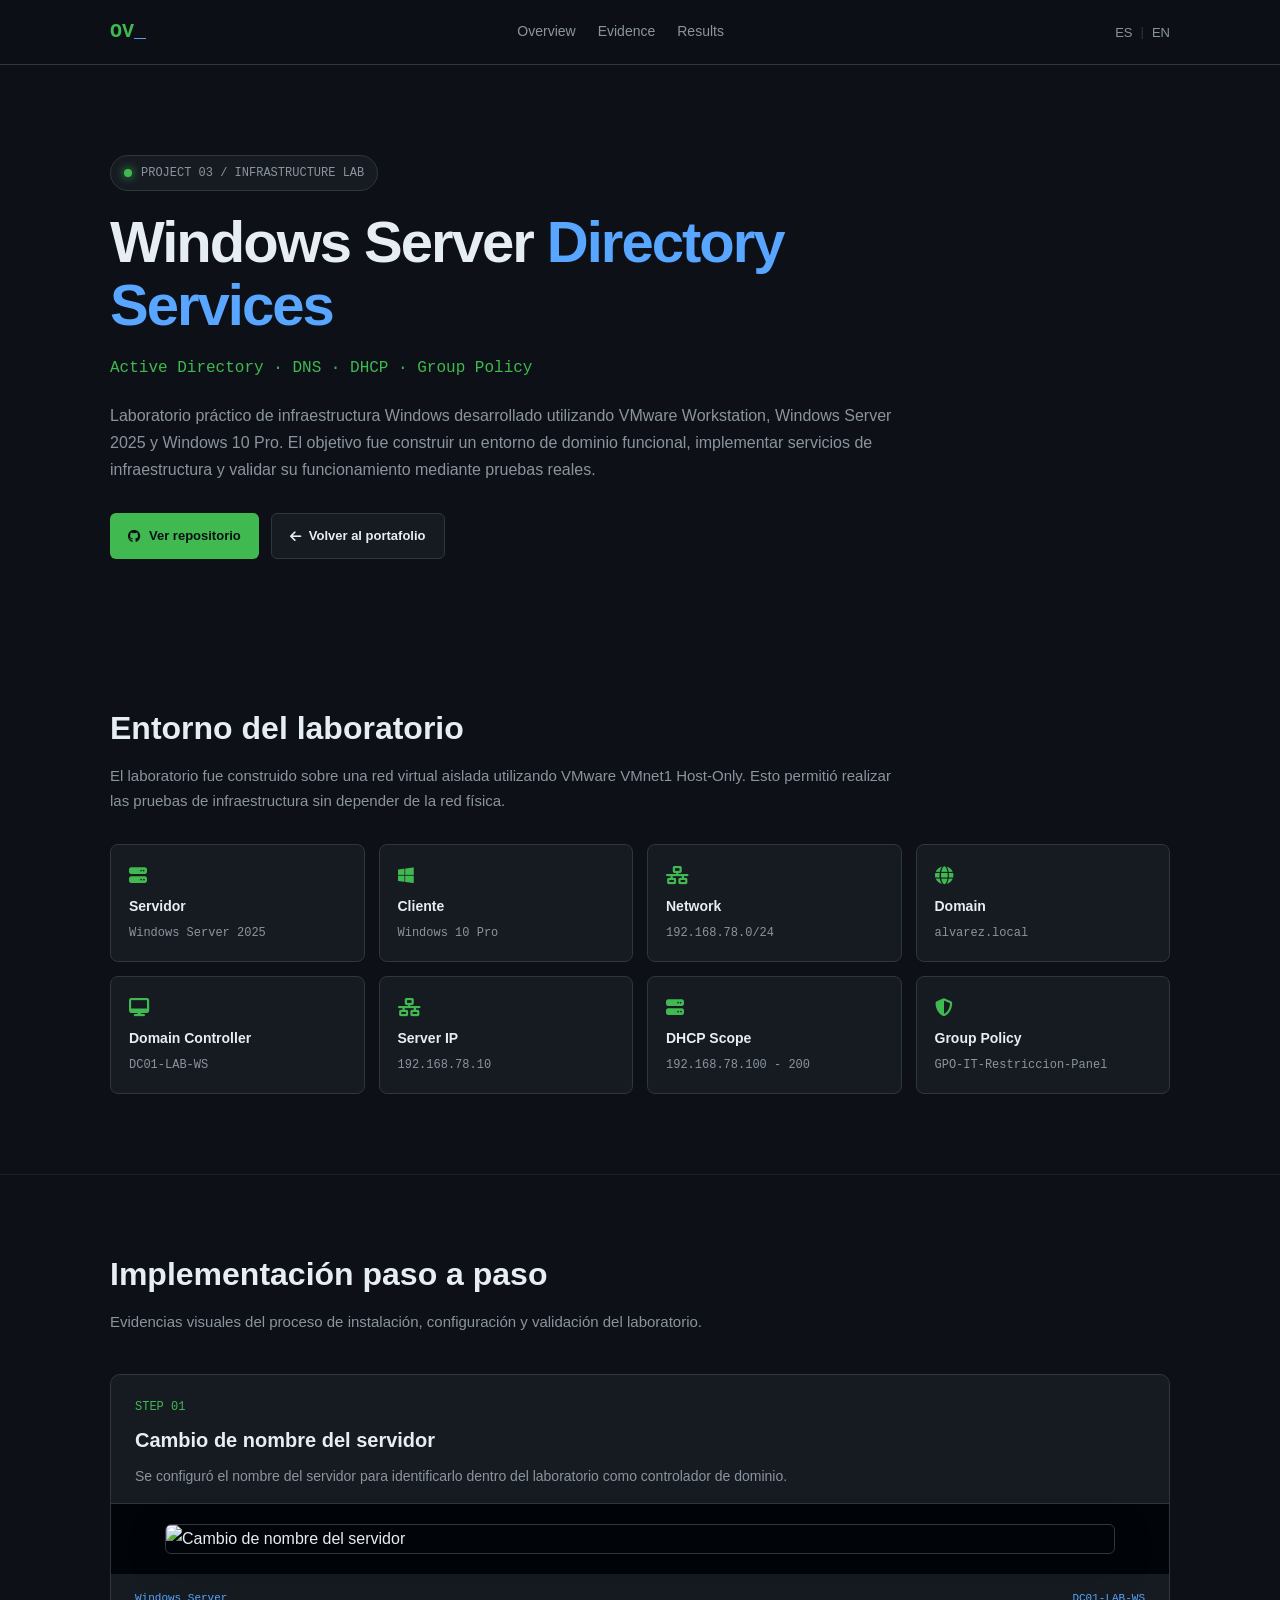
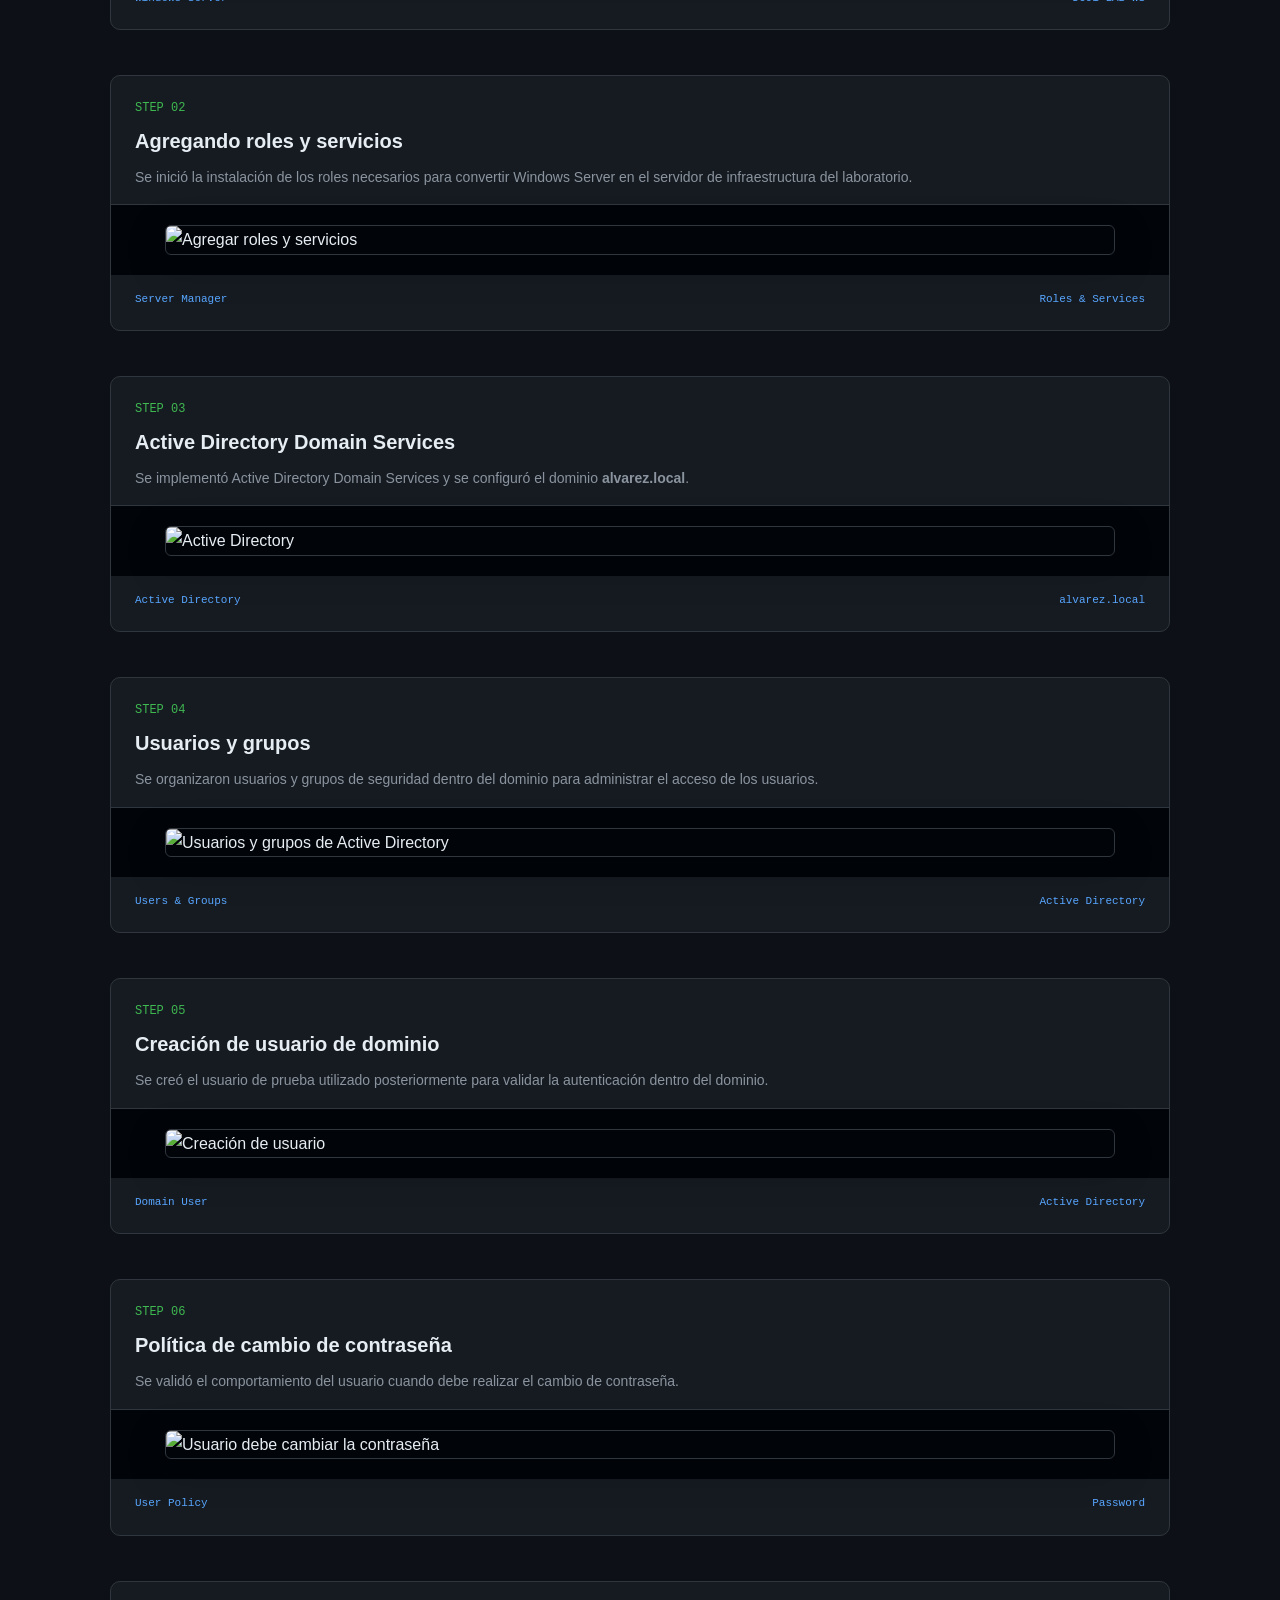
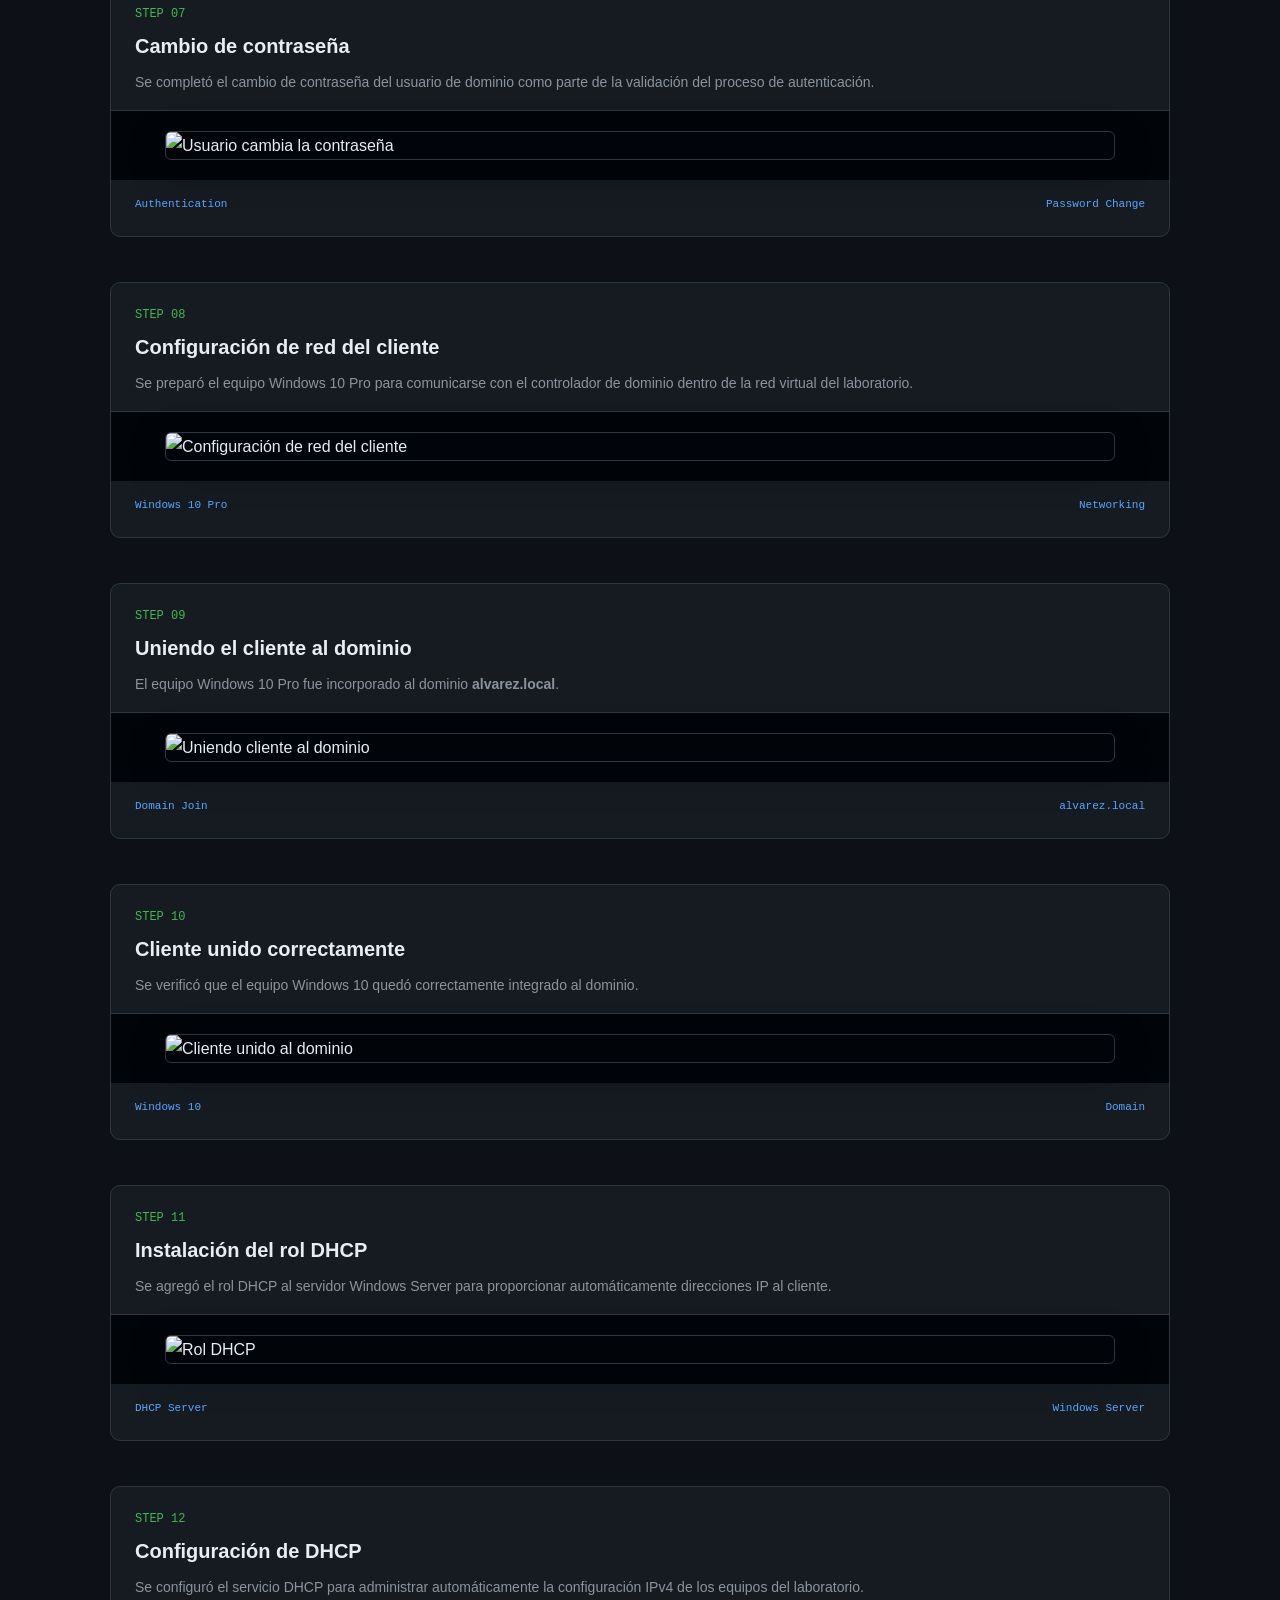
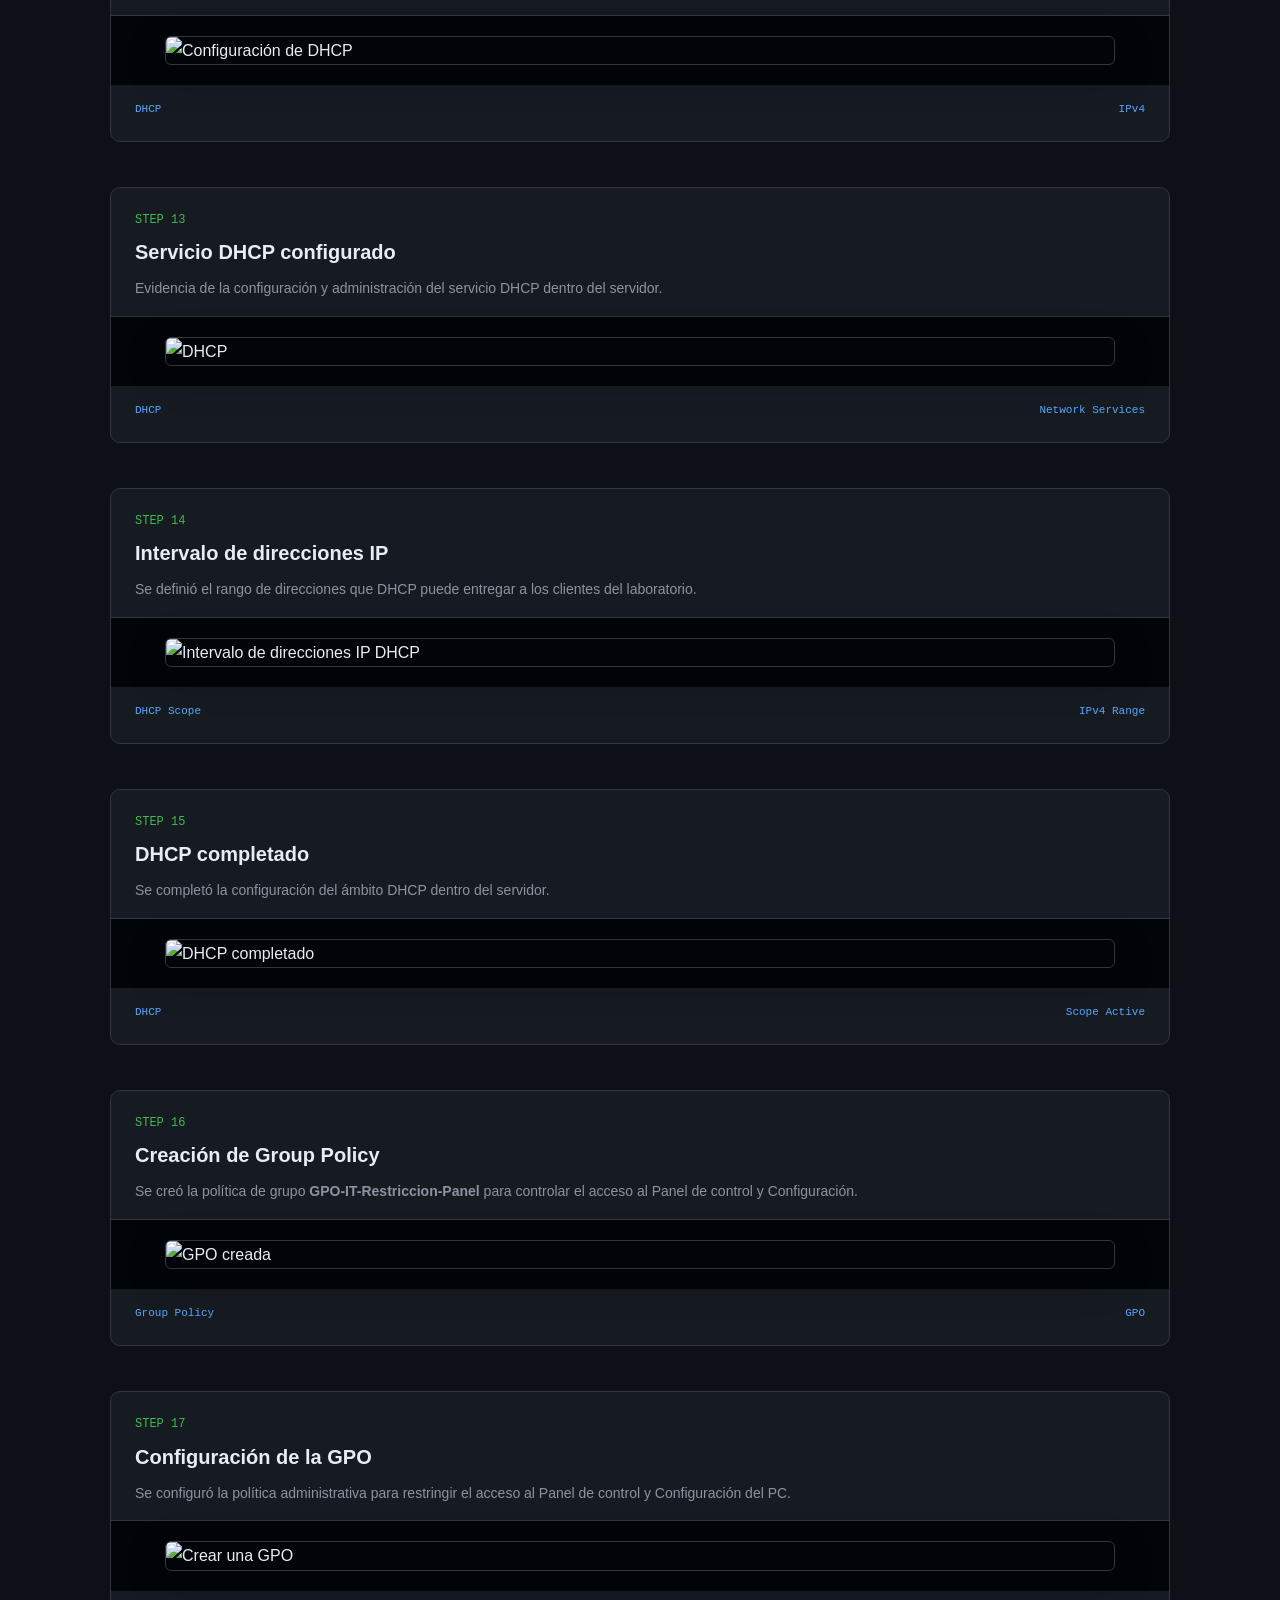
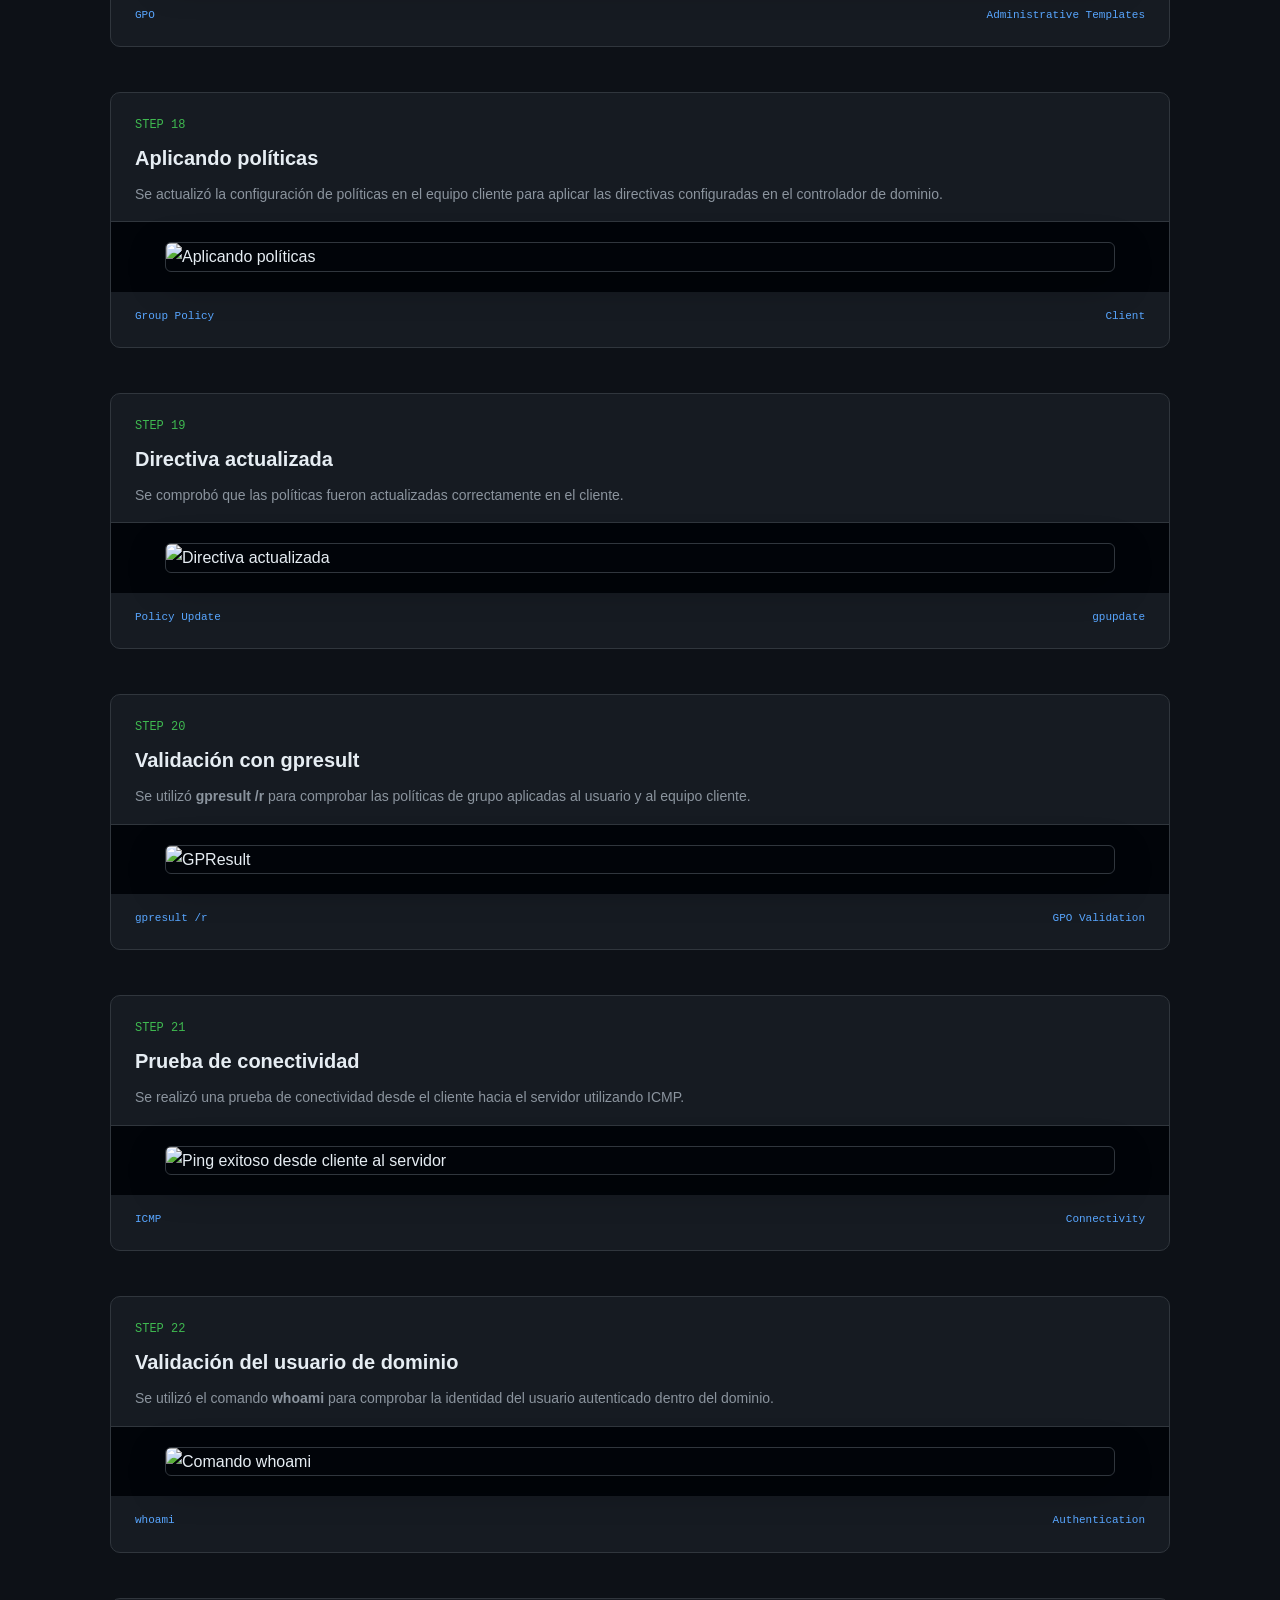
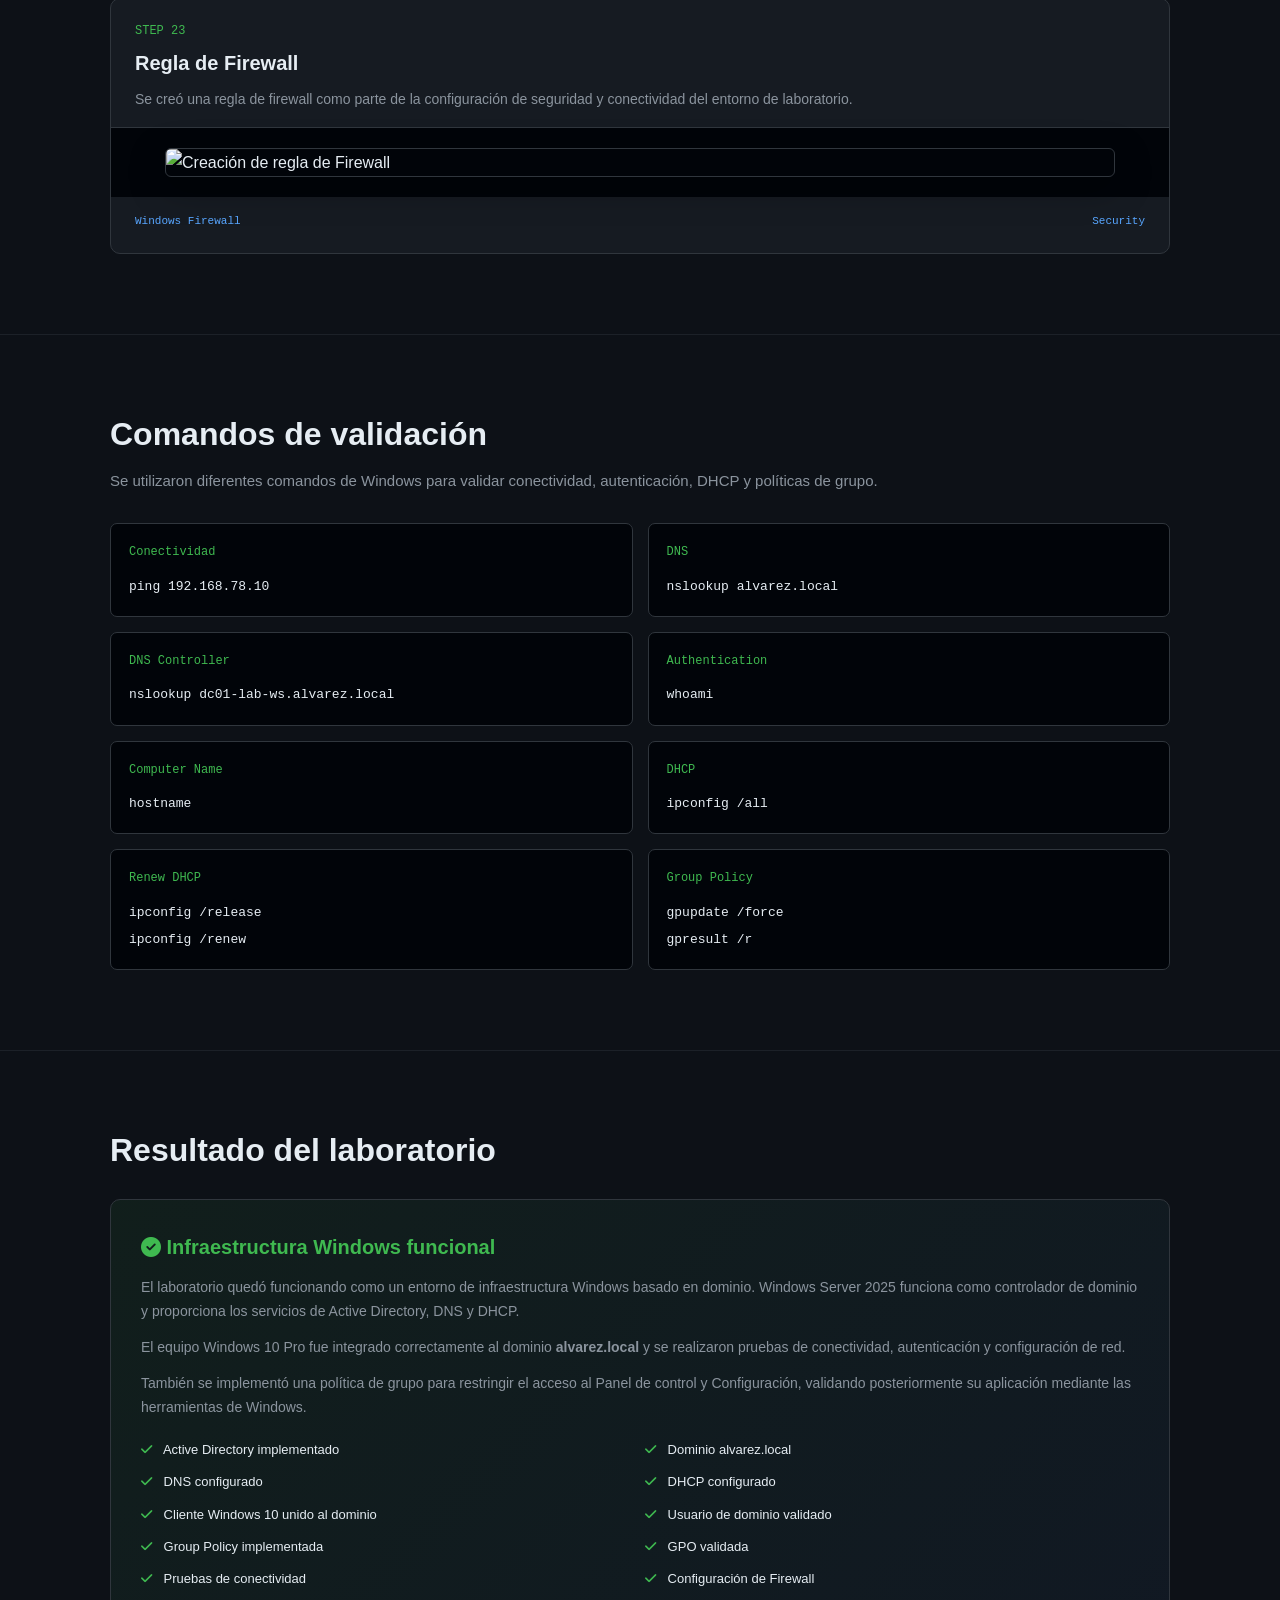
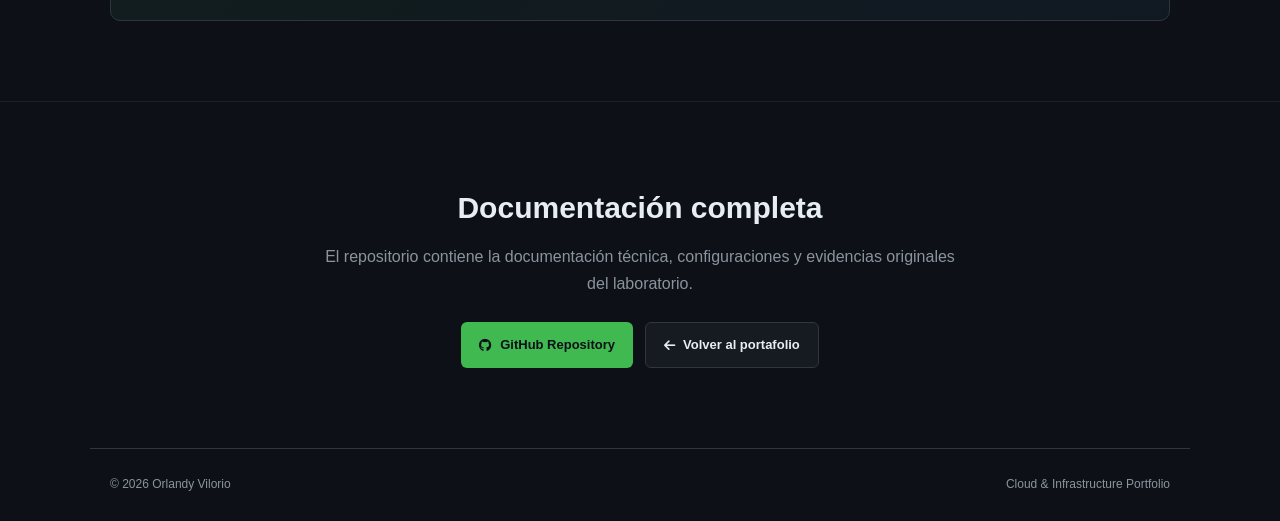
==== commit 0fe30212: "Update Proyecto-03.html" ====
--- a/Proyectos/Proyecto-03.html
+++ b/Proyectos/Proyecto-03.html
@@ -112,7 +112,6 @@
             color: var(--green);
         }
 
-
         /* =========================
            LANGUAGE SWITCHER
         ========================= */
@@ -148,7 +147,6 @@
             font-size: 13px;
         }
 
-
         /* =========================
            GOOGLE TRANSLATE
         ========================= */
@@ -184,7 +182,6 @@
             top: 0 !important;
         }
 
-
         /* =========================
            GENERAL
         ========================= */
@@ -200,15 +197,6 @@
 
             border-bottom: 1px solid
                 rgba(48, 54, 61, 0.45);
-        }
-
-        .section-number {
-            color: var(--green);
-
-            font-family: monospace;
-            font-size: 12px;
-
-            margin-bottom: 8px;
         }
 
         .section-title {
@@ -917,7 +905,1078 @@
 
         <div class="evidence-list">
 
-            <!-- EVIDENCIAS STEP 01 A STEP 23 SE MANTIENEN SIN CAMBIOS -->
+            <article class="evidence">
+
+                <div class="evidence-header">
+
+                    <p class="evidence-number">
+                        STEP 01
+                    </p>
+
+                    <h3>
+                        Cambio de nombre del servidor
+                    </h3>
+
+                    <p class="evidence-description">
+
+                        Se configuró el nombre del servidor para
+                        identificarlo dentro del laboratorio como
+                        controlador de dominio.
+
+                    </p>
+
+                </div>
+
+                <div class="evidence-image">
+
+                    <img
+                        src="https://raw.githubusercontent.com/orlandyvalvarez/windows-server-directory-services/main/evidencias/Cambio%20de%20nombre%20del%20servidor.png"
+                        alt="Cambio de nombre del servidor"
+                        loading="lazy"
+                    >
+
+                </div>
+
+                <div class="evidence-footer">
+
+                    <span class="evidence-tag">
+                        Windows Server
+                    </span>
+
+                    <span class="evidence-tag">
+                        DC01-LAB-WS
+                    </span>
+
+                </div>
+
+            </article>
+
+
+            <article class="evidence">
+
+                <div class="evidence-header">
+
+                    <p class="evidence-number">
+                        STEP 02
+                    </p>
+
+                    <h3>
+                        Agregando roles y servicios
+                    </h3>
+
+                    <p class="evidence-description">
+
+                        Se inició la instalación de los roles necesarios
+                        para convertir Windows Server en el servidor de
+                        infraestructura del laboratorio.
+
+                    </p>
+
+                </div>
+
+                <div class="evidence-image">
+
+                    <img
+                        src="https://raw.githubusercontent.com/orlandyvalvarez/windows-server-directory-services/main/evidencias/Agregar%20roles%20y%20servicios.png"
+                        alt="Agregar roles y servicios"
+                        loading="lazy"
+                    >
+
+                </div>
+
+                <div class="evidence-footer">
+
+                    <span class="evidence-tag">
+                        Server Manager
+                    </span>
+
+                    <span class="evidence-tag">
+                        Roles & Services
+                    </span>
+
+                </div>
+
+            </article>
+
+
+            <article class="evidence">
+
+                <div class="evidence-header">
+
+                    <p class="evidence-number">
+                        STEP 03
+                    </p>
+
+                    <h3>
+                        Active Directory Domain Services
+                    </h3>
+
+                    <p class="evidence-description">
+
+                        Se implementó Active Directory Domain Services
+                        y se configuró el dominio
+                        <strong>alvarez.local</strong>.
+
+                    </p>
+
+                </div>
+
+                <div class="evidence-image">
+
+                    <img
+                        src="https://raw.githubusercontent.com/orlandyvalvarez/windows-server-directory-services/main/evidencias/Active%20D.png"
+                        alt="Active Directory"
+                        loading="lazy"
+                    >
+
+                </div>
+
+                <div class="evidence-footer">
+
+                    <span class="evidence-tag">
+                        Active Directory
+                    </span>
+
+                    <span class="evidence-tag">
+                        alvarez.local
+                    </span>
+
+                </div>
+
+            </article>
+
+
+            <article class="evidence">
+
+                <div class="evidence-header">
+
+                    <p class="evidence-number">
+                        STEP 04
+                    </p>
+
+                    <h3>
+                        Usuarios y grupos
+                    </h3>
+
+                    <p class="evidence-description">
+
+                        Se organizaron usuarios y grupos de seguridad
+                        dentro del dominio para administrar el acceso
+                        de los usuarios.
+
+                    </p>
+
+                </div>
+
+                <div class="evidence-image">
+
+                    <img
+                        src="https://raw.githubusercontent.com/orlandyvalvarez/windows-server-directory-services/main/evidencias/Usuarios%20y%20grupos.png"
+                        alt="Usuarios y grupos de Active Directory"
+                        loading="lazy"
+                    >
+
+                </div>
+
+                <div class="evidence-footer">
+
+                    <span class="evidence-tag">
+                        Users & Groups
+                    </span>
+
+                    <span class="evidence-tag">
+                        Active Directory
+                    </span>
+
+                </div>
+
+            </article>
+
+
+            <article class="evidence">
+
+                <div class="evidence-header">
+
+                    <p class="evidence-number">
+                        STEP 05
+                    </p>
+
+                    <h3>
+                        Creación de usuario de dominio
+                    </h3>
+
+                    <p class="evidence-description">
+
+                        Se creó el usuario de prueba utilizado
+                        posteriormente para validar la autenticación
+                        dentro del dominio.
+
+                    </p>
+
+                </div>
+
+                <div class="evidence-image">
+
+                    <img
+                        src="https://raw.githubusercontent.com/orlandyvalvarez/windows-server-directory-services/main/evidencias/Creacion-usuario.png"
+                        alt="Creación de usuario"
+                        loading="lazy"
+                    >
+
+                </div>
+
+                <div class="evidence-footer">
+
+                    <span class="evidence-tag">
+                        Domain User
+                    </span>
+
+                    <span class="evidence-tag">
+                        Active Directory
+                    </span>
+
+                </div>
+
+            </article>
+
+
+            <article class="evidence">
+
+                <div class="evidence-header">
+
+                    <p class="evidence-number">
+                        STEP 06
+                    </p>
+
+                    <h3>
+                        Política de cambio de contraseña
+                    </h3>
+
+                    <p class="evidence-description">
+
+                        Se validó el comportamiento del usuario cuando
+                        debe realizar el cambio de contraseña.
+
+                    </p>
+
+                </div>
+
+                <div class="evidence-image">
+
+                    <img
+                        src="https://raw.githubusercontent.com/orlandyvalvarez/windows-server-directory-services/main/evidencias/User%20debe%20cambiar%20la%20contrase%C3%B1a.png"
+                        alt="Usuario debe cambiar la contraseña"
+                        loading="lazy"
+                    >
+
+                </div>
+
+                <div class="evidence-footer">
+
+                    <span class="evidence-tag">
+                        User Policy
+                    </span>
+
+                    <span class="evidence-tag">
+                        Password
+                    </span>
+
+                </div>
+
+            </article>
+
+
+            <article class="evidence">
+
+                <div class="evidence-header">
+
+                    <p class="evidence-number">
+                        STEP 07
+                    </p>
+
+                    <h3>
+                        Cambio de contraseña
+                    </h3>
+
+                    <p class="evidence-description">
+
+                        Se completó el cambio de contraseña del usuario
+                        de dominio como parte de la validación del
+                        proceso de autenticación.
+
+                    </p>
+
+                </div>
+
+                <div class="evidence-image">
+
+                    <img
+                        src="https://raw.githubusercontent.com/orlandyvalvarez/windows-server-directory-services/main/evidencias/User%20cambio%20de%20contrase%C3%B1a.png"
+                        alt="Usuario cambia la contraseña"
+                        loading="lazy"
+                    >
+
+                </div>
+
+                <div class="evidence-footer">
+
+                    <span class="evidence-tag">
+                        Authentication
+                    </span>
+
+                    <span class="evidence-tag">
+                        Password Change
+                    </span>
+
+                </div>
+
+            </article>
+
+
+            <article class="evidence">
+
+                <div class="evidence-header">
+
+                    <p class="evidence-number">
+                        STEP 08
+                    </p>
+
+                    <h3>
+                        Configuración de red del cliente
+                    </h3>
+
+                    <p class="evidence-description">
+
+                        Se preparó el equipo Windows 10 Pro para
+                        comunicarse con el controlador de dominio
+                        dentro de la red virtual del laboratorio.
+
+                    </p>
+
+                </div>
+
+                <div class="evidence-image">
+
+                    <img
+                        src="https://raw.githubusercontent.com/orlandyvalvarez/windows-server-directory-services/main/evidencias/Cliente%20Config%20de%20red.png"
+                        alt="Configuración de red del cliente"
+                        loading="lazy"
+                    >
+
+                </div>
+
+                <div class="evidence-footer">
+
+                    <span class="evidence-tag">
+                        Windows 10 Pro
+                    </span>
+
+                    <span class="evidence-tag">
+                        Networking
+                    </span>
+
+                </div>
+
+            </article>
+
+
+            <article class="evidence">
+
+                <div class="evidence-header">
+
+                    <p class="evidence-number">
+                        STEP 09
+                    </p>
+
+                    <h3>
+                        Uniendo el cliente al dominio
+                    </h3>
+
+                    <p class="evidence-description">
+
+                        El equipo Windows 10 Pro fue incorporado al dominio
+                        <strong>alvarez.local</strong>.
+
+                    </p>
+
+                </div>
+
+                <div class="evidence-image">
+
+                    <img
+                        src="https://raw.githubusercontent.com/orlandyvalvarez/windows-server-directory-services/main/evidencias/Uniendo%20clien%20a%20dominio.png"
+                        alt="Uniendo cliente al dominio"
+                        loading="lazy"
+                    >
+
+                </div>
+
+                <div class="evidence-footer">
+
+                    <span class="evidence-tag">
+                        Domain Join
+                    </span>
+
+                    <span class="evidence-tag">
+                        alvarez.local
+                    </span>
+
+                </div>
+
+            </article>
+
+
+            <article class="evidence">
+
+                <div class="evidence-header">
+
+                    <p class="evidence-number">
+                        STEP 10
+                    </p>
+
+                    <h3>
+                        Cliente unido correctamente
+                    </h3>
+
+                    <p class="evidence-description">
+
+                        Se verificó que el equipo Windows 10 quedó
+                        correctamente integrado al dominio.
+
+                    </p>
+
+                </div>
+
+                <div class="evidence-image">
+
+                    <img
+                        src="https://raw.githubusercontent.com/orlandyvalvarez/windows-server-directory-services/main/evidencias/Cliente%20unido%20al%20dominio.png"
+                        alt="Cliente unido al dominio"
+                        loading="lazy"
+                    >
+
+                </div>
+
+                <div class="evidence-footer">
+
+                    <span class="evidence-tag">
+                        Windows 10
+                    </span>
+
+                    <span class="evidence-tag">
+                        Domain
+                    </span>
+
+                </div>
+
+            </article>
+
+
+            <article class="evidence">
+
+                <div class="evidence-header">
+
+                    <p class="evidence-number">
+                        STEP 11
+                    </p>
+
+                    <h3>
+                        Instalación del rol DHCP
+                    </h3>
+
+                    <p class="evidence-description">
+
+                        Se agregó el rol DHCP al servidor Windows Server
+                        para proporcionar automáticamente direcciones IP
+                        al cliente.
+
+                    </p>
+
+                </div>
+
+                <div class="evidence-image">
+
+                    <img
+                        src="https://raw.githubusercontent.com/orlandyvalvarez/windows-server-directory-services/main/evidencias/Role%20dhcp.png"
+                        alt="Rol DHCP"
+                        loading="lazy"
+                    >
+
+                </div>
+
+                <div class="evidence-footer">
+
+                    <span class="evidence-tag">
+                        DHCP Server
+                    </span>
+
+                    <span class="evidence-tag">
+                        Windows Server
+                    </span>
+
+                </div>
+
+            </article>
+
+
+            <article class="evidence">
+
+                <div class="evidence-header">
+
+                    <p class="evidence-number">
+                        STEP 12
+                    </p>
+
+                    <h3>
+                        Configuración de DHCP
+                    </h3>
+
+                    <p class="evidence-description">
+
+                        Se configuró el servicio DHCP para administrar
+                        automáticamente la configuración IPv4 de los
+                        equipos del laboratorio.
+
+                    </p>
+
+                </div>
+
+                <div class="evidence-image">
+
+                    <img
+                        src="https://raw.githubusercontent.com/orlandyvalvarez/windows-server-directory-services/main/evidencias/configuraci%C3%B3n%20de%20DHCP.png"
+                        alt="Configuración de DHCP"
+                        loading="lazy"
+                    >
+
+                </div>
+
+                <div class="evidence-footer">
+
+                    <span class="evidence-tag">
+                        DHCP
+                    </span>
+
+                    <span class="evidence-tag">
+                        IPv4
+                    </span>
+
+                </div>
+
+            </article>
+
+
+            <article class="evidence">
+
+                <div class="evidence-header">
+
+                    <p class="evidence-number">
+                        STEP 13
+                    </p>
+
+                    <h3>
+                        Servicio DHCP configurado
+                    </h3>
+
+                    <p class="evidence-description">
+
+                        Evidencia de la configuración y administración
+                        del servicio DHCP dentro del servidor.
+
+                    </p>
+
+                </div>
+
+                <div class="evidence-image">
+
+                    <img
+                        src="https://raw.githubusercontent.com/orlandyvalvarez/windows-server-directory-services/main/evidencias/DHCP.png"
+                        alt="DHCP"
+                        loading="lazy"
+                    >
+
+                </div>
+
+                <div class="evidence-footer">
+
+                    <span class="evidence-tag">
+                        DHCP
+                    </span>
+
+                    <span class="evidence-tag">
+                        Network Services
+                    </span>
+
+                </div>
+
+            </article>
+
+
+            <article class="evidence">
+
+                <div class="evidence-header">
+
+                    <p class="evidence-number">
+                        STEP 14
+                    </p>
+
+                    <h3>
+                        Intervalo de direcciones IP
+                    </h3>
+
+                    <p class="evidence-description">
+
+                        Se definió el rango de direcciones que DHCP
+                        puede entregar a los clientes del laboratorio.
+
+                    </p>
+
+                </div>
+
+                <div class="evidence-image">
+
+                    <img
+                        src="https://raw.githubusercontent.com/orlandyvalvarez/windows-server-directory-services/main/evidencias/Intervalo%20de%20direciones%20ip.png"
+                        alt="Intervalo de direcciones IP DHCP"
+                        loading="lazy"
+                    >
+
+                </div>
+
+                <div class="evidence-footer">
+
+                    <span class="evidence-tag">
+                        DHCP Scope
+                    </span>
+
+                    <span class="evidence-tag">
+                        IPv4 Range
+                    </span>
+
+                </div>
+
+            </article>
+
+
+            <article class="evidence">
+
+                <div class="evidence-header">
+
+                    <p class="evidence-number">
+                        STEP 15
+                    </p>
+
+                    <h3>
+                        DHCP completado
+                    </h3>
+
+                    <p class="evidence-description">
+
+                        Se completó la configuración del ámbito DHCP
+                        dentro del servidor.
+
+                    </p>
+
+                </div>
+
+                <div class="evidence-image">
+
+                    <img
+                        src="https://raw.githubusercontent.com/orlandyvalvarez/windows-server-directory-services/main/evidencias/DHCP%20al%20100%25.png"
+                        alt="DHCP completado"
+                        loading="lazy"
+                    >
+
+                </div>
+
+                <div class="evidence-footer">
+
+                    <span class="evidence-tag">
+                        DHCP
+                    </span>
+
+                    <span class="evidence-tag">
+                        Scope Active
+                    </span>
+
+                </div>
+
+            </article>
+
+
+            <article class="evidence">
+
+                <div class="evidence-header">
+
+                    <p class="evidence-number">
+                        STEP 16
+                    </p>
+
+                    <h3>
+                        Creación de Group Policy
+                    </h3>
+
+                    <p class="evidence-description">
+
+                        Se creó la política de grupo
+                        <strong>GPO-IT-Restriccion-Panel</strong>
+                        para controlar el acceso al Panel de control
+                        y Configuración.
+
+                    </p>
+
+                </div>
+
+                <div class="evidence-image">
+
+                    <img
+                        src="https://raw.githubusercontent.com/orlandyvalvarez/windows-server-directory-services/main/evidencias/gpo-creada.png"
+                        alt="GPO creada"
+                        loading="lazy"
+                    >
+
+                </div>
+
+                <div class="evidence-footer">
+
+                    <span class="evidence-tag">
+                        Group Policy
+                    </span>
+
+                    <span class="evidence-tag">
+                        GPO
+                    </span>
+
+                </div>
+
+            </article>
+
+
+            <article class="evidence">
+
+                <div class="evidence-header">
+
+                    <p class="evidence-number">
+                        STEP 17
+                    </p>
+
+                    <h3>
+                        Configuración de la GPO
+                    </h3>
+
+                    <p class="evidence-description">
+
+                        Se configuró la política administrativa para
+                        restringir el acceso al Panel de control y
+                        Configuración del PC.
+
+                    </p>
+
+                </div>
+
+                <div class="evidence-image">
+
+                    <img
+                        src="https://raw.githubusercontent.com/orlandyvalvarez/windows-server-directory-services/main/evidencias/Crear%20una%20GPO.png"
+                        alt="Crear una GPO"
+                        loading="lazy"
+                    >
+
+                </div>
+
+                <div class="evidence-footer">
+
+                    <span class="evidence-tag">
+                        GPO
+                    </span>
+
+                    <span class="evidence-tag">
+                        Administrative Templates
+                    </span>
+
+                </div>
+
+            </article>
+
+
+            <article class="evidence">
+
+                <div class="evidence-header">
+
+                    <p class="evidence-number">
+                        STEP 18
+                    </p>
+
+                    <h3>
+                        Aplicando políticas
+                    </h3>
+
+                    <p class="evidence-description">
+
+                        Se actualizó la configuración de políticas en
+                        el equipo cliente para aplicar las directivas
+                        configuradas en el controlador de dominio.
+
+                    </p>
+
+                </div>
+
+                <div class="evidence-image">
+
+                    <img
+                        src="https://raw.githubusercontent.com/orlandyvalvarez/windows-server-directory-services/main/evidencias/Aplicando%20politicas.png"
+                        alt="Aplicando políticas"
+                        loading="lazy"
+                    >
+
+                </div>
+
+                <div class="evidence-footer">
+
+                    <span class="evidence-tag">
+                        Group Policy
+                    </span>
+
+                    <span class="evidence-tag">
+                        Client
+                    </span>
+
+                </div>
+
+            </article>
+
+
+            <article class="evidence">
+
+                <div class="evidence-header">
+
+                    <p class="evidence-number">
+                        STEP 19
+                    </p>
+
+                    <h3>
+                        Directiva actualizada
+                    </h3>
+
+                    <p class="evidence-description">
+
+                        Se comprobó que las políticas fueron actualizadas
+                        correctamente en el cliente.
+
+                    </p>
+
+                </div>
+
+                <div class="evidence-image">
+
+                    <img
+                        src="https://raw.githubusercontent.com/orlandyvalvarez/windows-server-directory-services/main/evidencias/directiva%20Actualizada.png"
+                        alt="Directiva actualizada"
+                        loading="lazy"
+                    >
+
+                </div>
+
+                <div class="evidence-footer">
+
+                    <span class="evidence-tag">
+                        Policy Update
+                    </span>
+
+                    <span class="evidence-tag">
+                        gpupdate
+                    </span>
+
+                </div>
+
+            </article>
+
+
+            <article class="evidence">
+
+                <div class="evidence-header">
+
+                    <p class="evidence-number">
+                        STEP 20
+                    </p>
+
+                    <h3>
+                        Validación con gpresult
+                    </h3>
+
+                    <p class="evidence-description">
+
+                        Se utilizó <strong>gpresult /r</strong> para
+                        comprobar las políticas de grupo aplicadas
+                        al usuario y al equipo cliente.
+
+                    </p>
+
+                </div>
+
+                <div class="evidence-image">
+
+                    <img
+                        src="https://raw.githubusercontent.com/orlandyvalvarez/windows-server-directory-services/main/evidencias/gpresult%20r.png"
+                        alt="GPResult"
+                        loading="lazy"
+                    >
+
+                </div>
+
+                <div class="evidence-footer">
+
+                    <span class="evidence-tag">
+                        gpresult /r
+                    </span>
+
+                    <span class="evidence-tag">
+                        GPO Validation
+                    </span>
+
+                </div>
+
+            </article>
+
+
+            <article class="evidence">
+
+                <div class="evidence-header">
+
+                    <p class="evidence-number">
+                        STEP 21
+                    </p>
+
+                    <h3>
+                        Prueba de conectividad
+                    </h3>
+
+                    <p class="evidence-description">
+
+                        Se realizó una prueba de conectividad desde
+                        el cliente hacia el servidor utilizando ICMP.
+
+                    </p>
+
+                </div>
+
+                <div class="evidence-image">
+
+                    <img
+                        src="https://raw.githubusercontent.com/orlandyvalvarez/windows-server-directory-services/main/evidencias/Prueba-Ping-Exitosa-Cliente-A-Servidor.png"
+                        alt="Ping exitoso desde cliente al servidor"
+                        loading="lazy"
+                    >
+
+                </div>
+
+                <div class="evidence-footer">
+
+                    <span class="evidence-tag">
+                        ICMP
+                    </span>
+
+                    <span class="evidence-tag">
+                        Connectivity
+                    </span>
+
+                </div>
+
+            </article>
+
+
+            <article class="evidence">
+
+                <div class="evidence-header">
+
+                    <p class="evidence-number">
+                        STEP 22
+                    </p>
+
+                    <h3>
+                        Validación del usuario de dominio
+                    </h3>
+
+                    <p class="evidence-description">
+
+                        Se utilizó el comando <strong>whoami</strong>
+                        para comprobar la identidad del usuario
+                        autenticado dentro del dominio.
+
+                    </p>
+
+                </div>
+
+                <div class="evidence-image">
+
+                    <img
+                        src="https://raw.githubusercontent.com/orlandyvalvarez/windows-server-directory-services/main/evidencias/whoami.png"
+                        alt="Comando whoami"
+                        loading="lazy"
+                    >
+
+                </div>
+
+                <div class="evidence-footer">
+
+                    <span class="evidence-tag">
+                        whoami
+                    </span>
+
+                    <span class="evidence-tag">
+                        Authentication
+                    </span>
+
+                </div>
+
+            </article>
+
+
+            <article class="evidence">
+
+                <div class="evidence-header">
+
+                    <p class="evidence-number">
+                        STEP 23
+                    </p>
+
+                    <h3>
+                        Regla de Firewall
+                    </h3>
+
+                    <p class="evidence-description">
+
+                        Se creó una regla de firewall como parte de
+                        la configuración de seguridad y conectividad
+                        del entorno de laboratorio.
+
+                    </p>
+
+                </div>
+
+                <div class="evidence-image">
+
+                    <img
+                        src="https://raw.githubusercontent.com/orlandyvalvarez/windows-server-directory-services/main/evidencias/Creacion-Regla-Firew.png"
+                        alt="Creación de regla de Firewall"
+                        loading="lazy"
+                    >
+
+                </div>
+
+                <div class="evidence-footer">
+
+                    <span class="evidence-tag">
+                        Windows Firewall
+                    </span>
+
+                    <span class="evidence-tag">
+                        Security
+                    </span>
+
+                </div>
+
+            </article>
 
         </div>
 
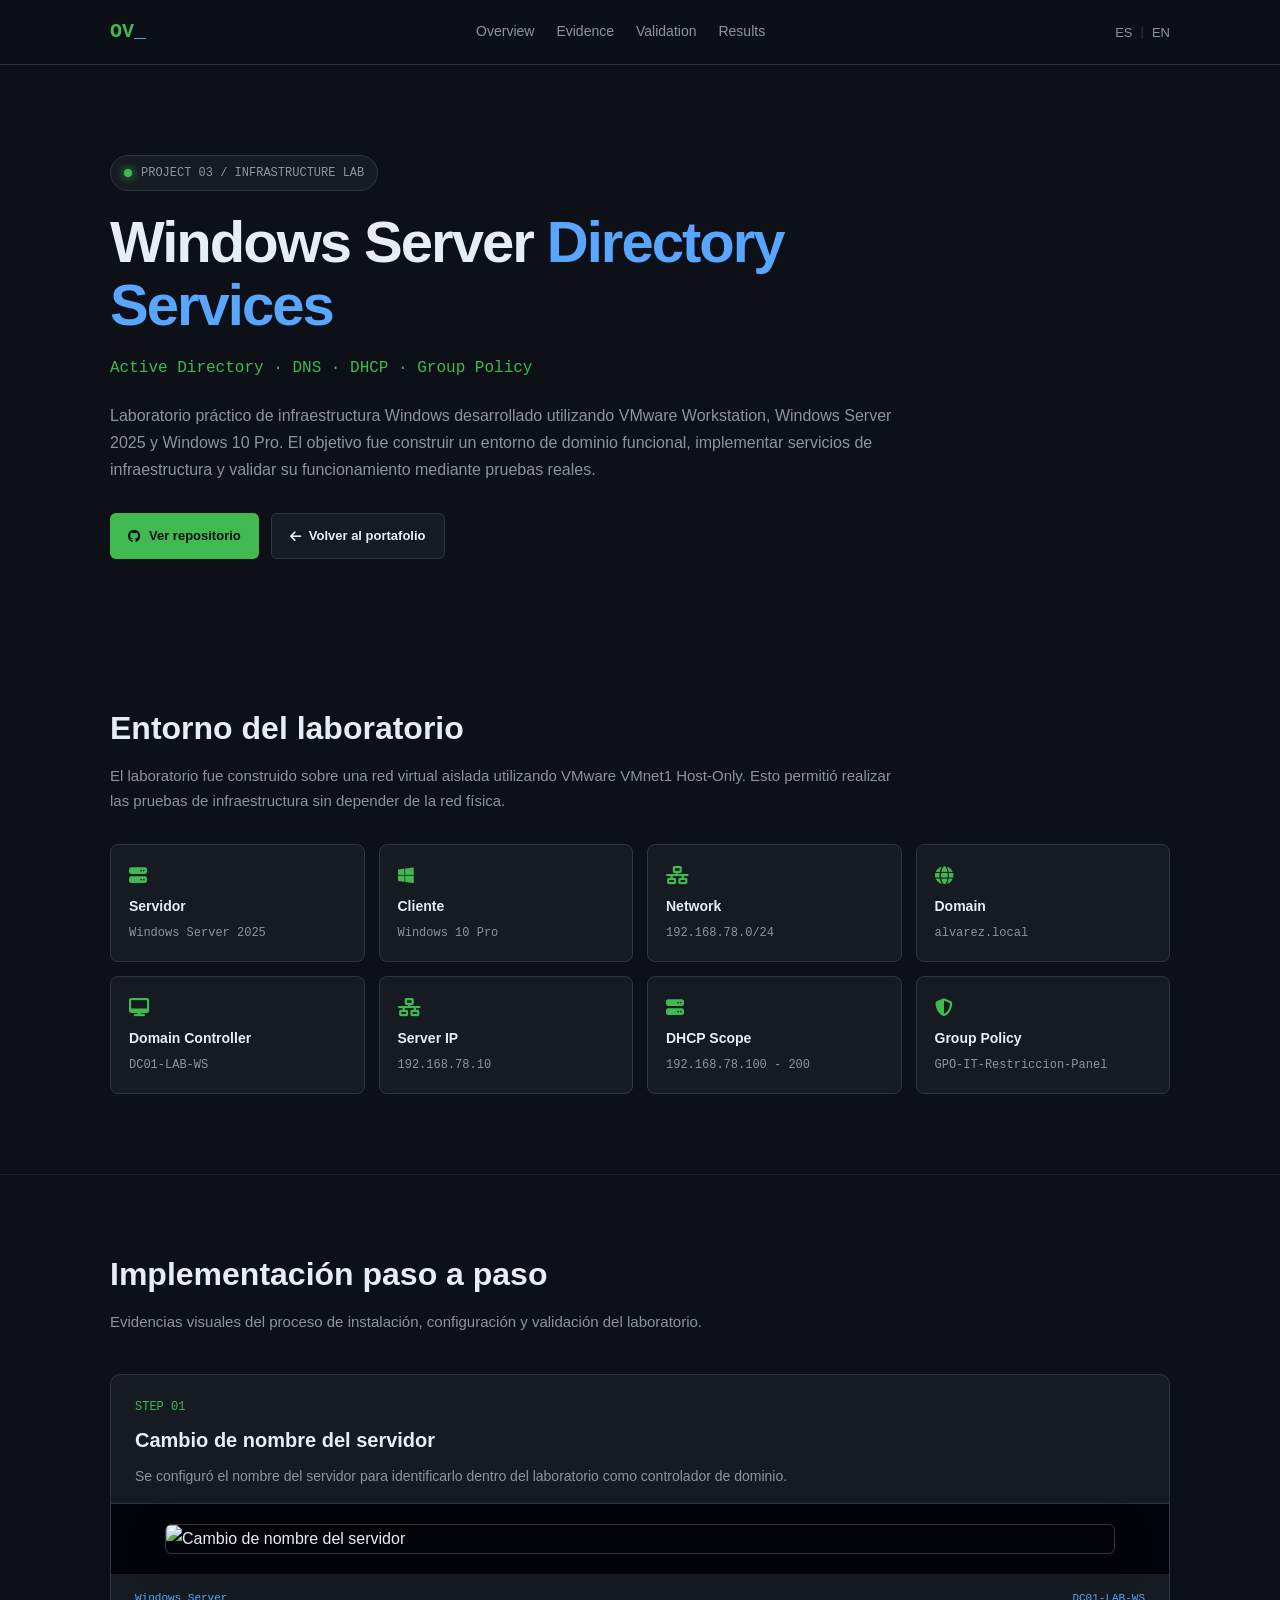
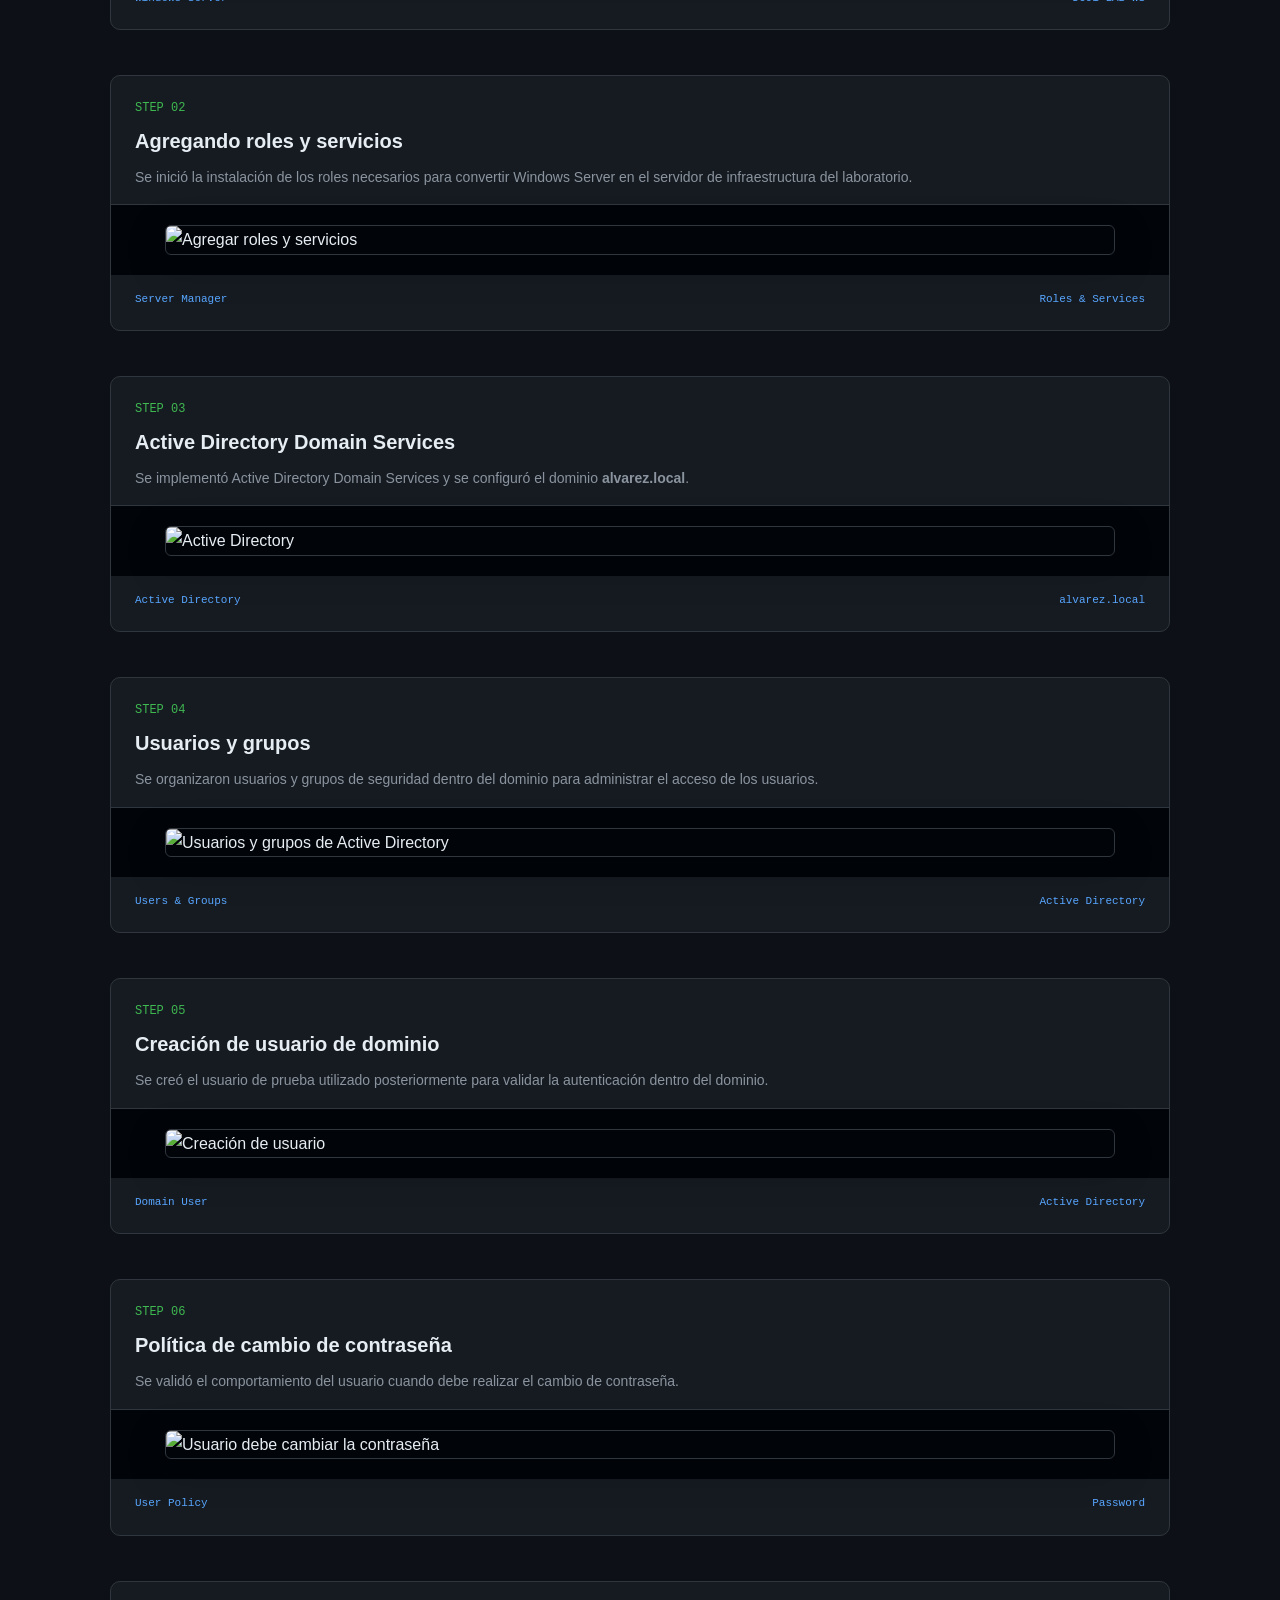
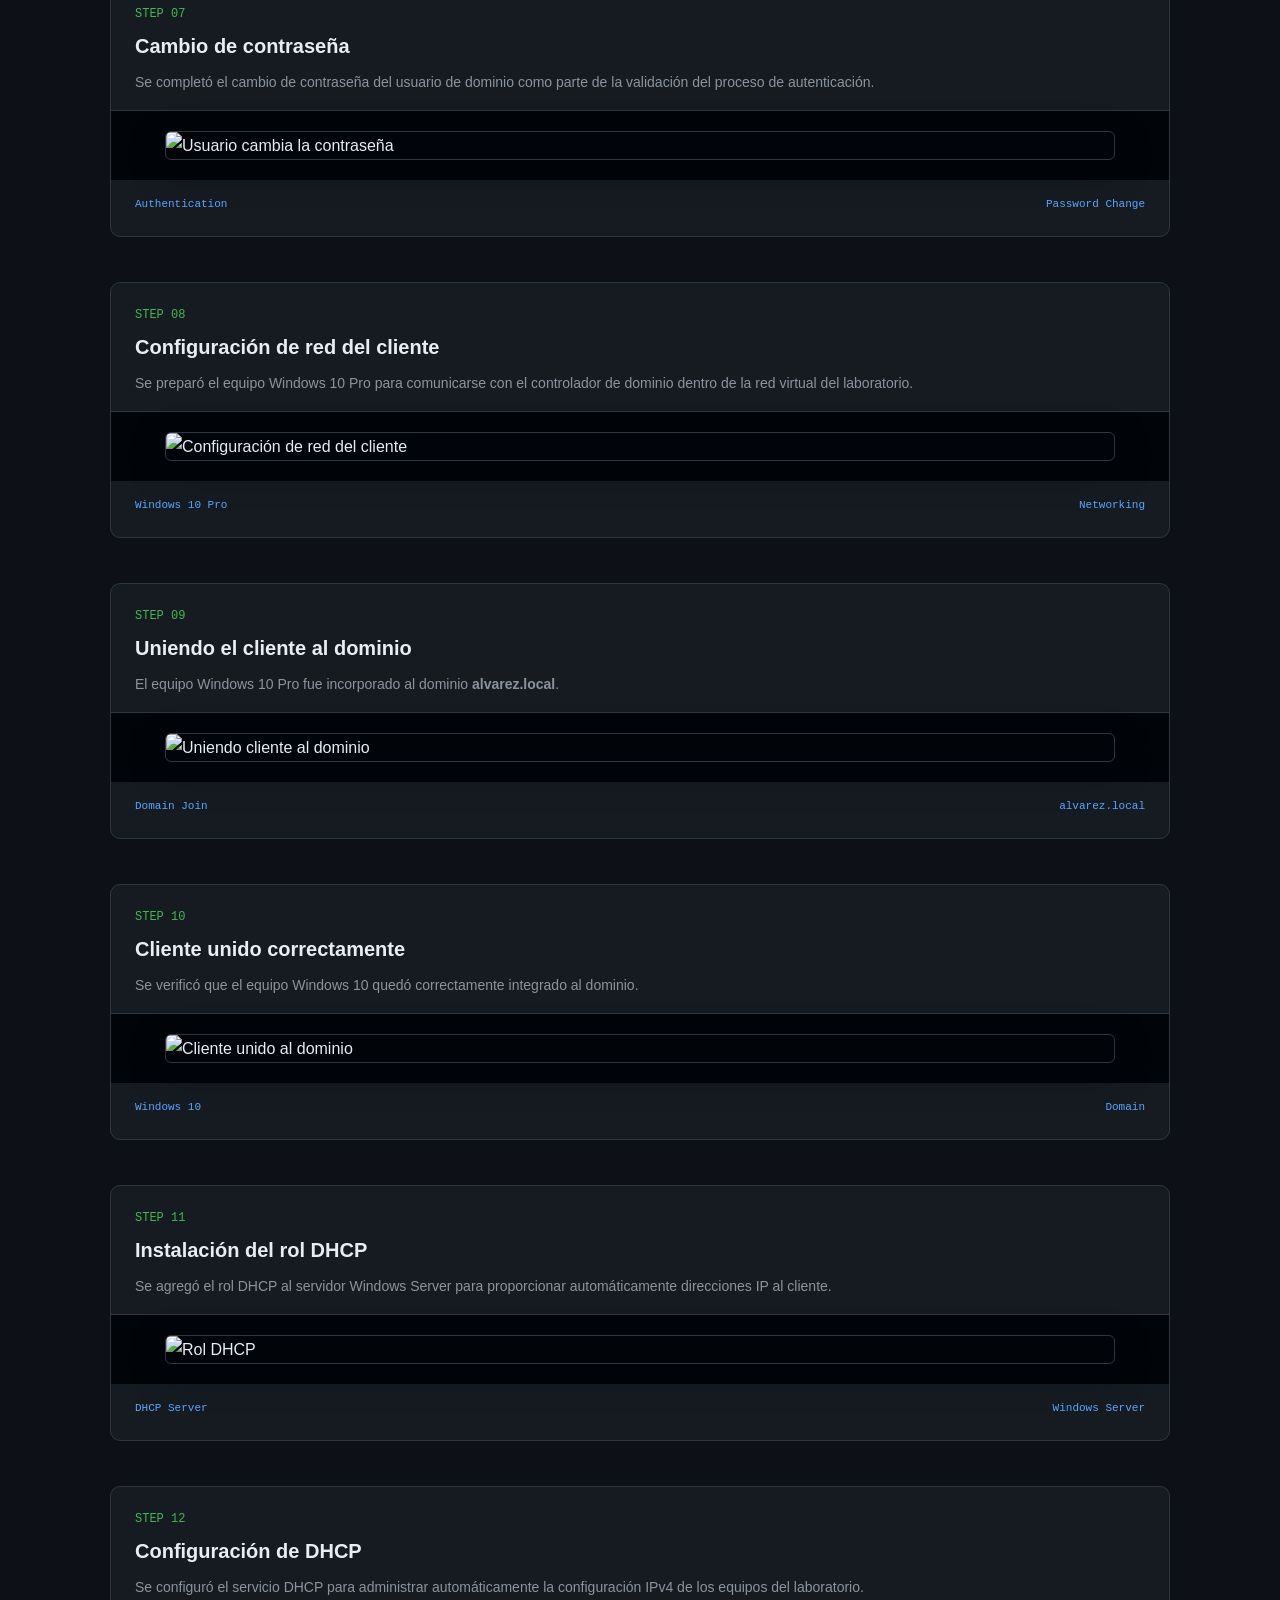
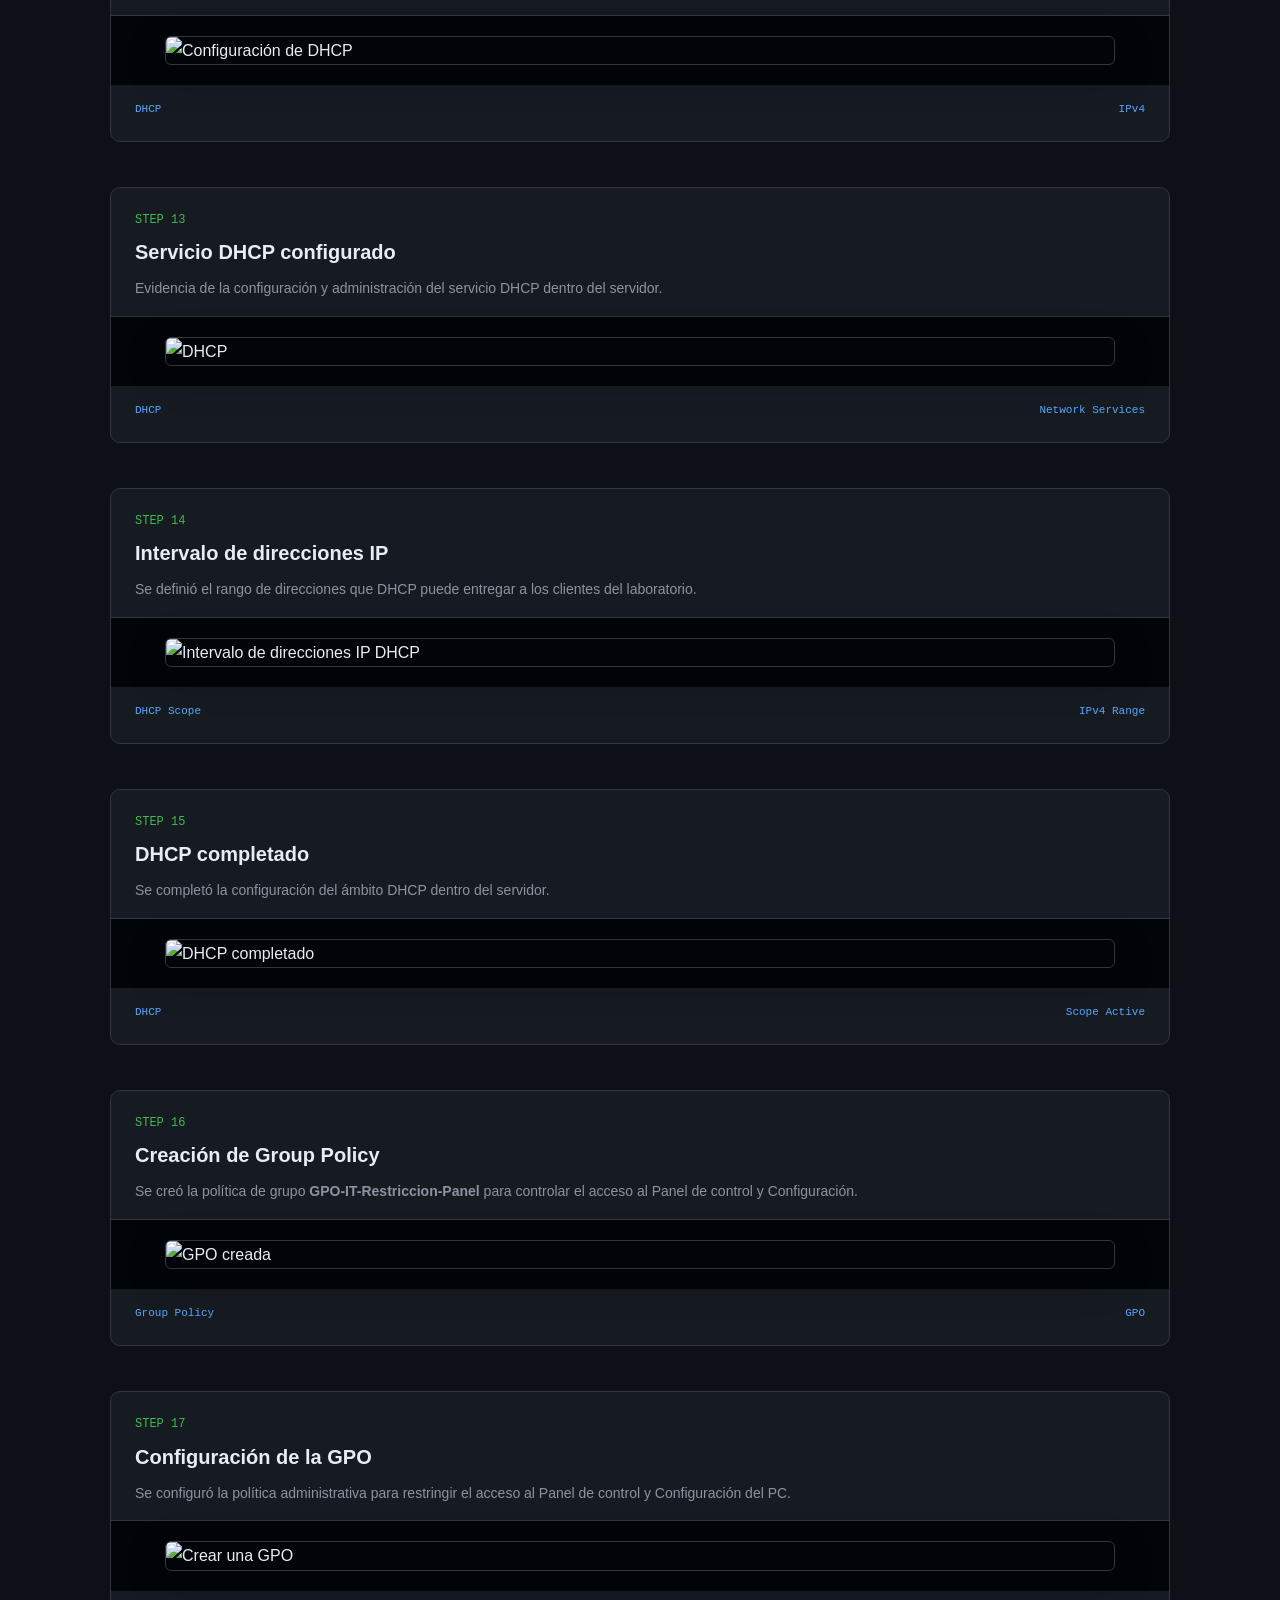
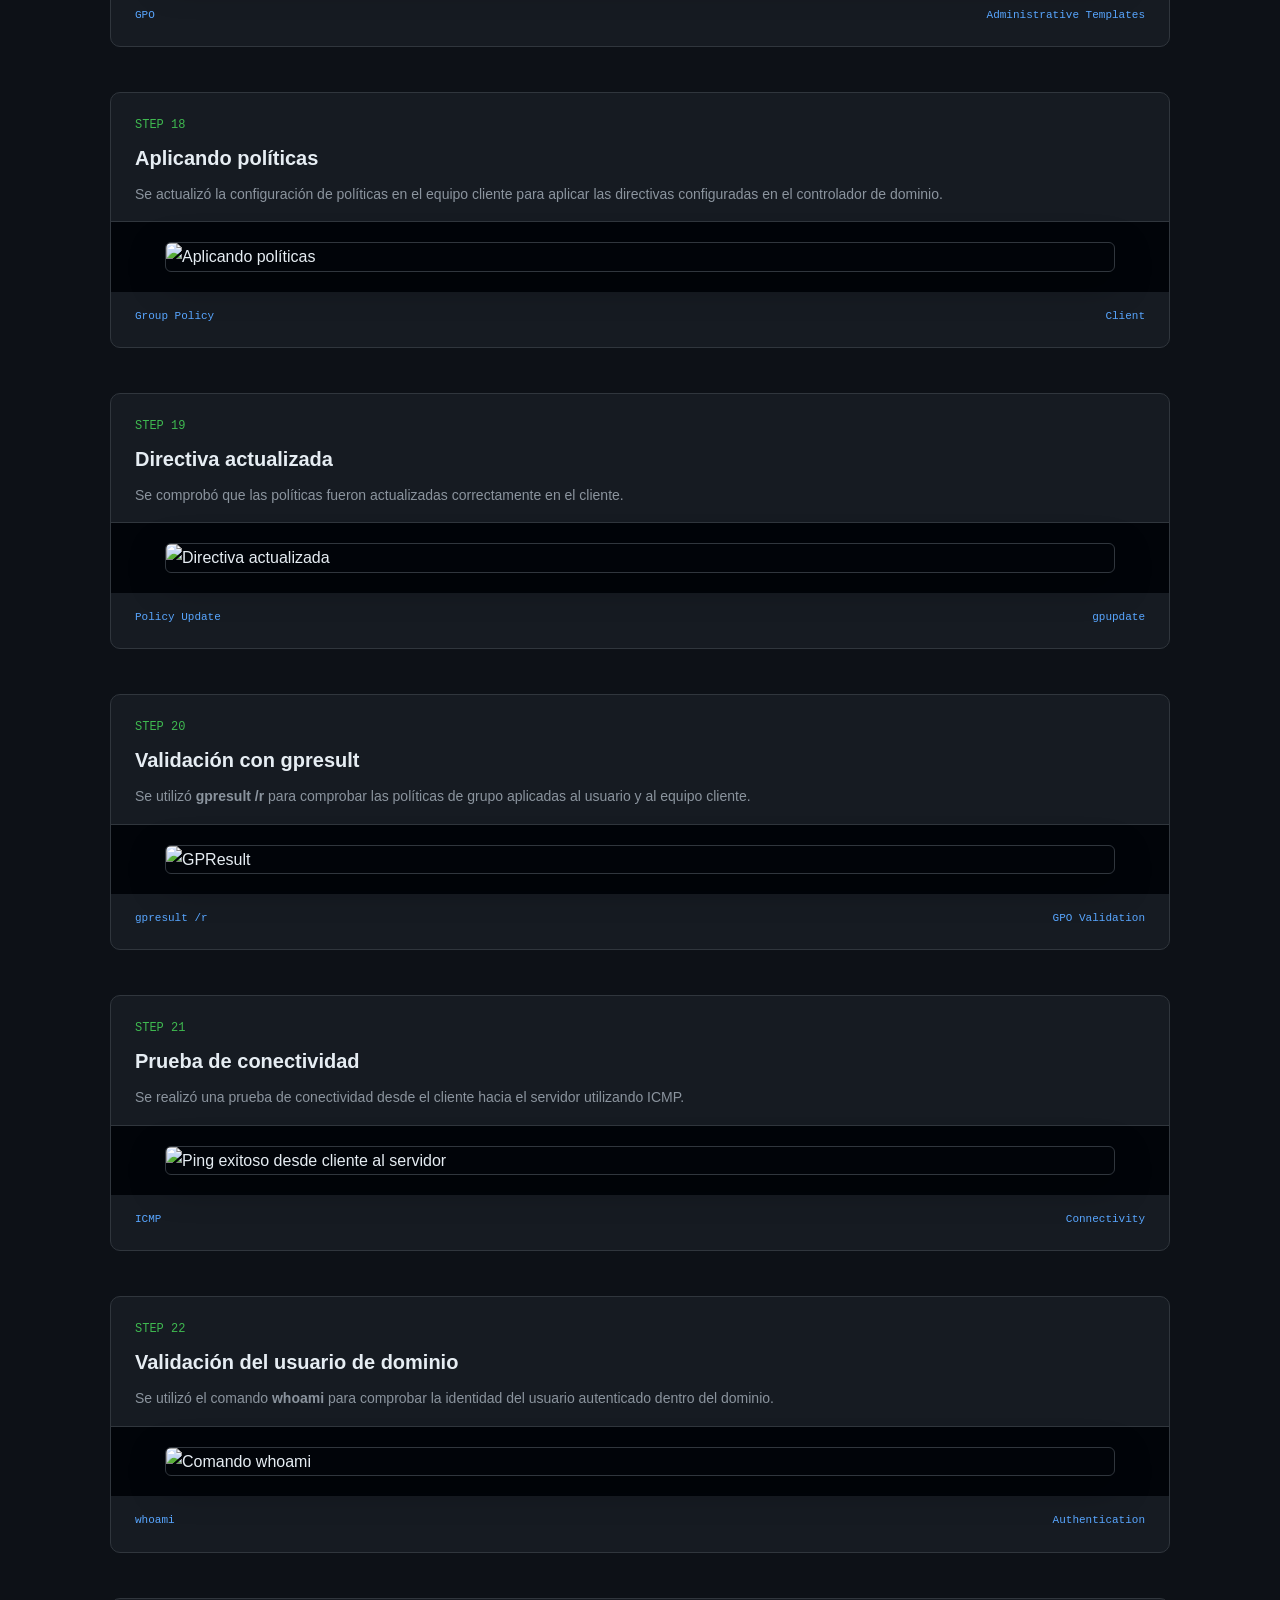
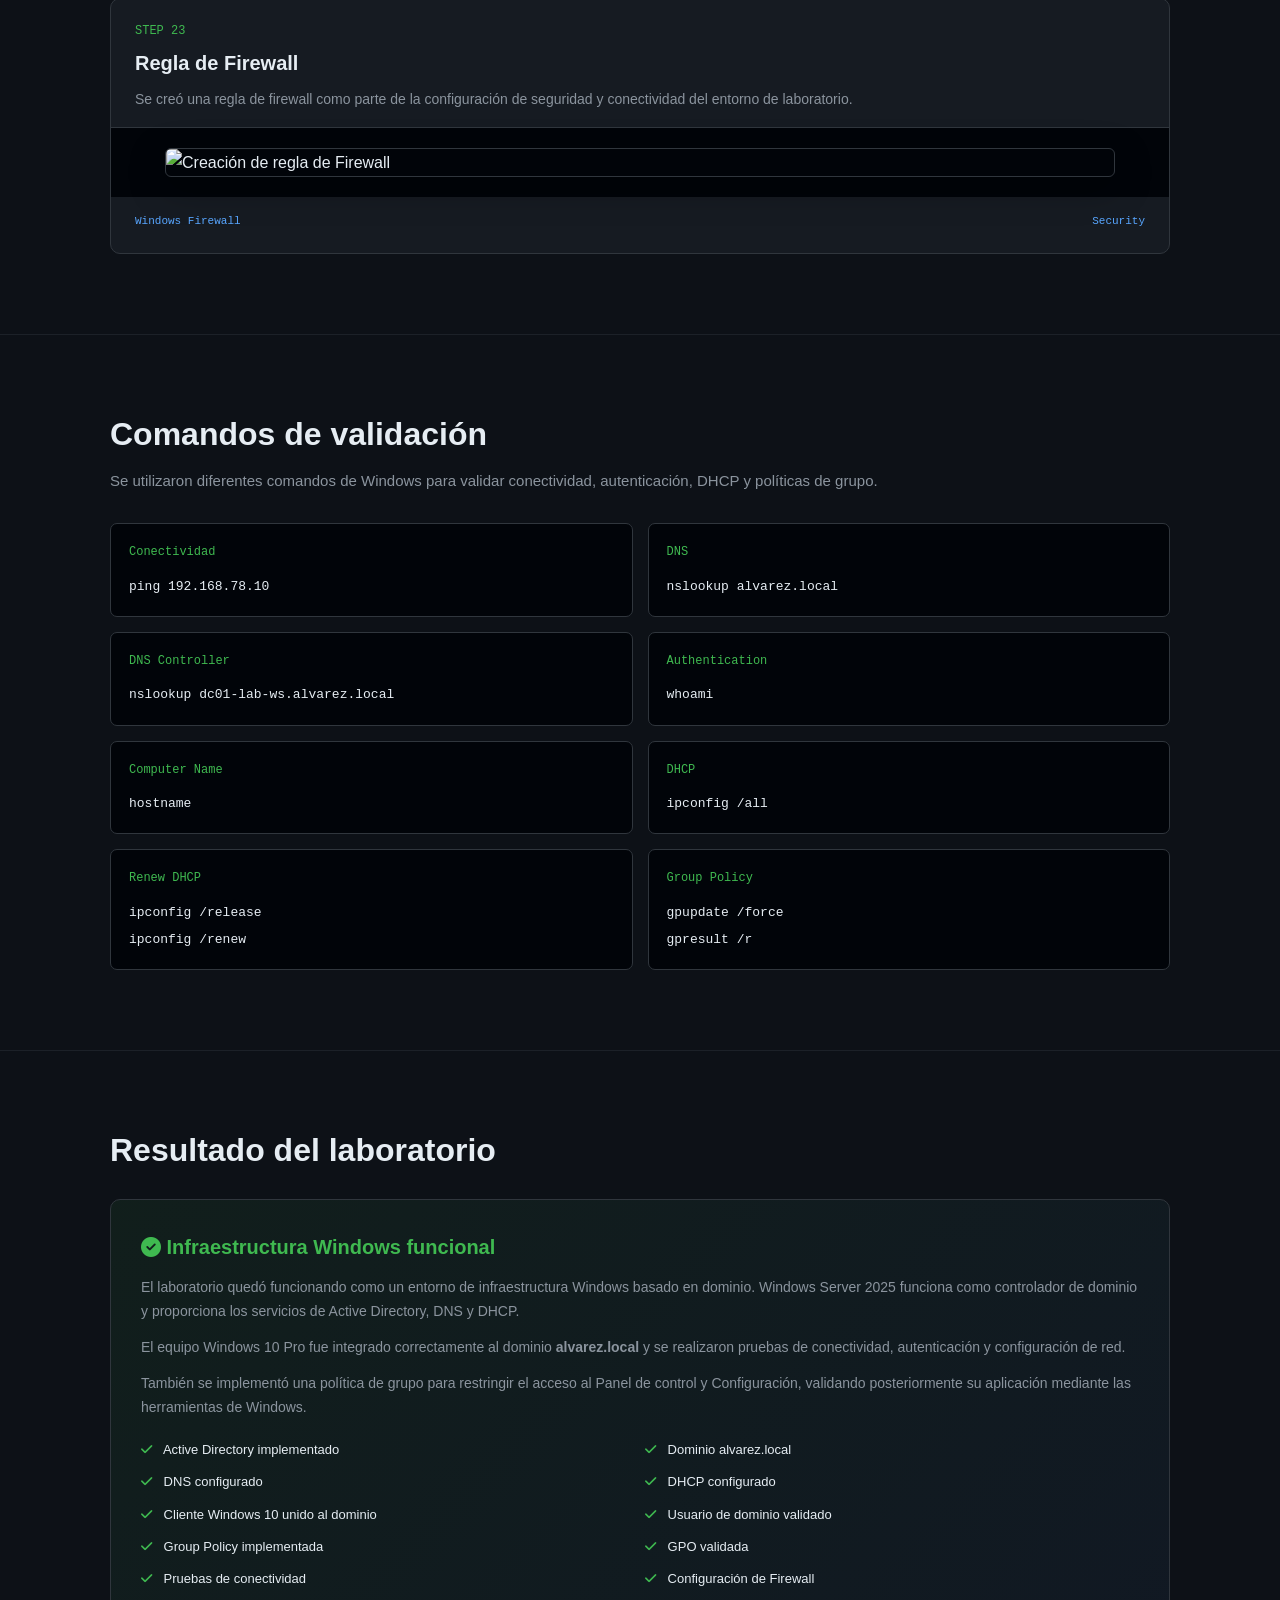
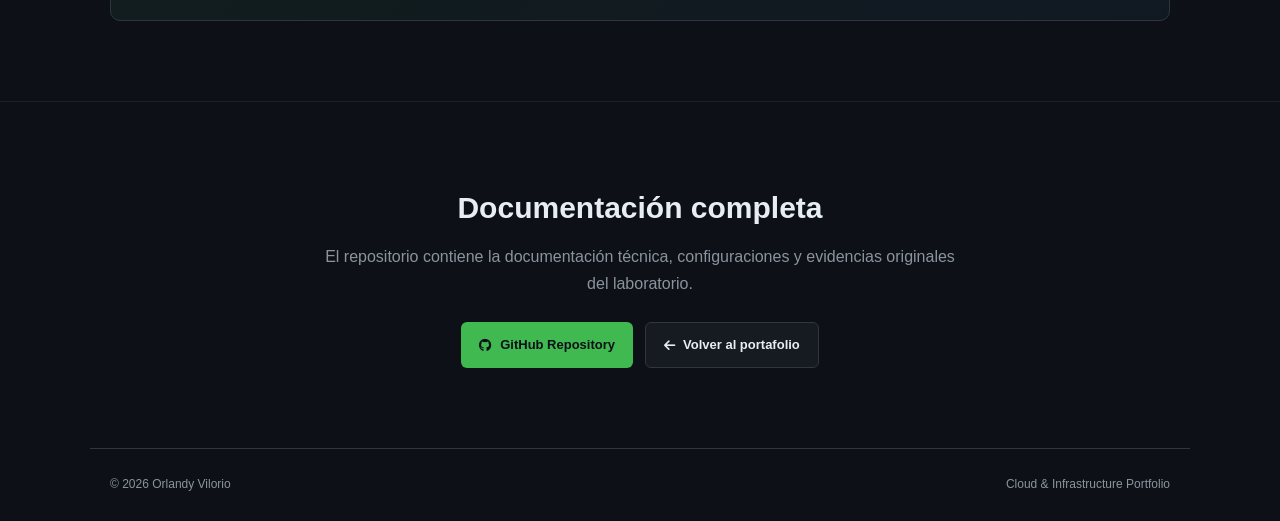
==== commit 3ebc7455: "Update Proyecto-03.html" ====
--- a/Proyectos/Proyecto-03.html
+++ b/Proyectos/Proyecto-03.html
@@ -731,6 +731,7 @@
 
             <a href="#overview">Overview</a>
             <a href="#evidence">Evidence</a>
+            <a href="#validation">Validation</a>
             <a href="#results">Results</a>
 
         </div>
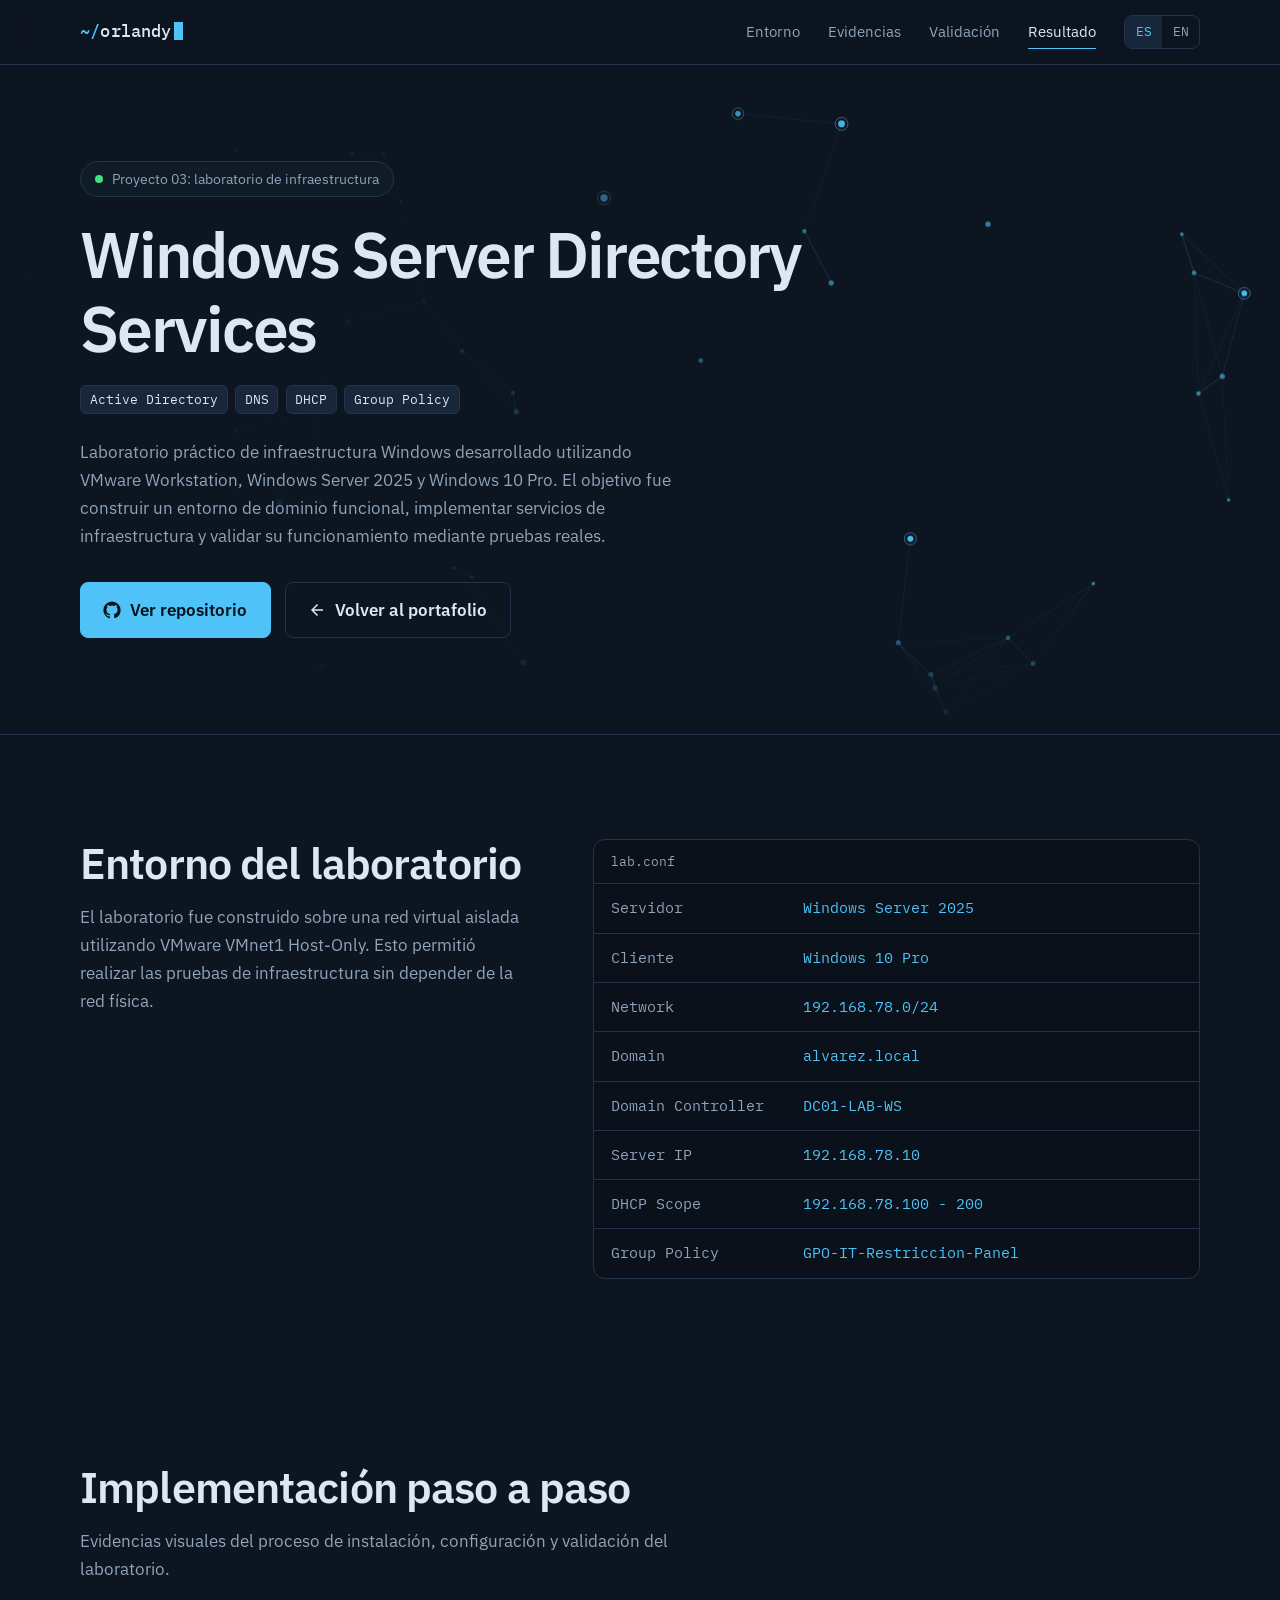
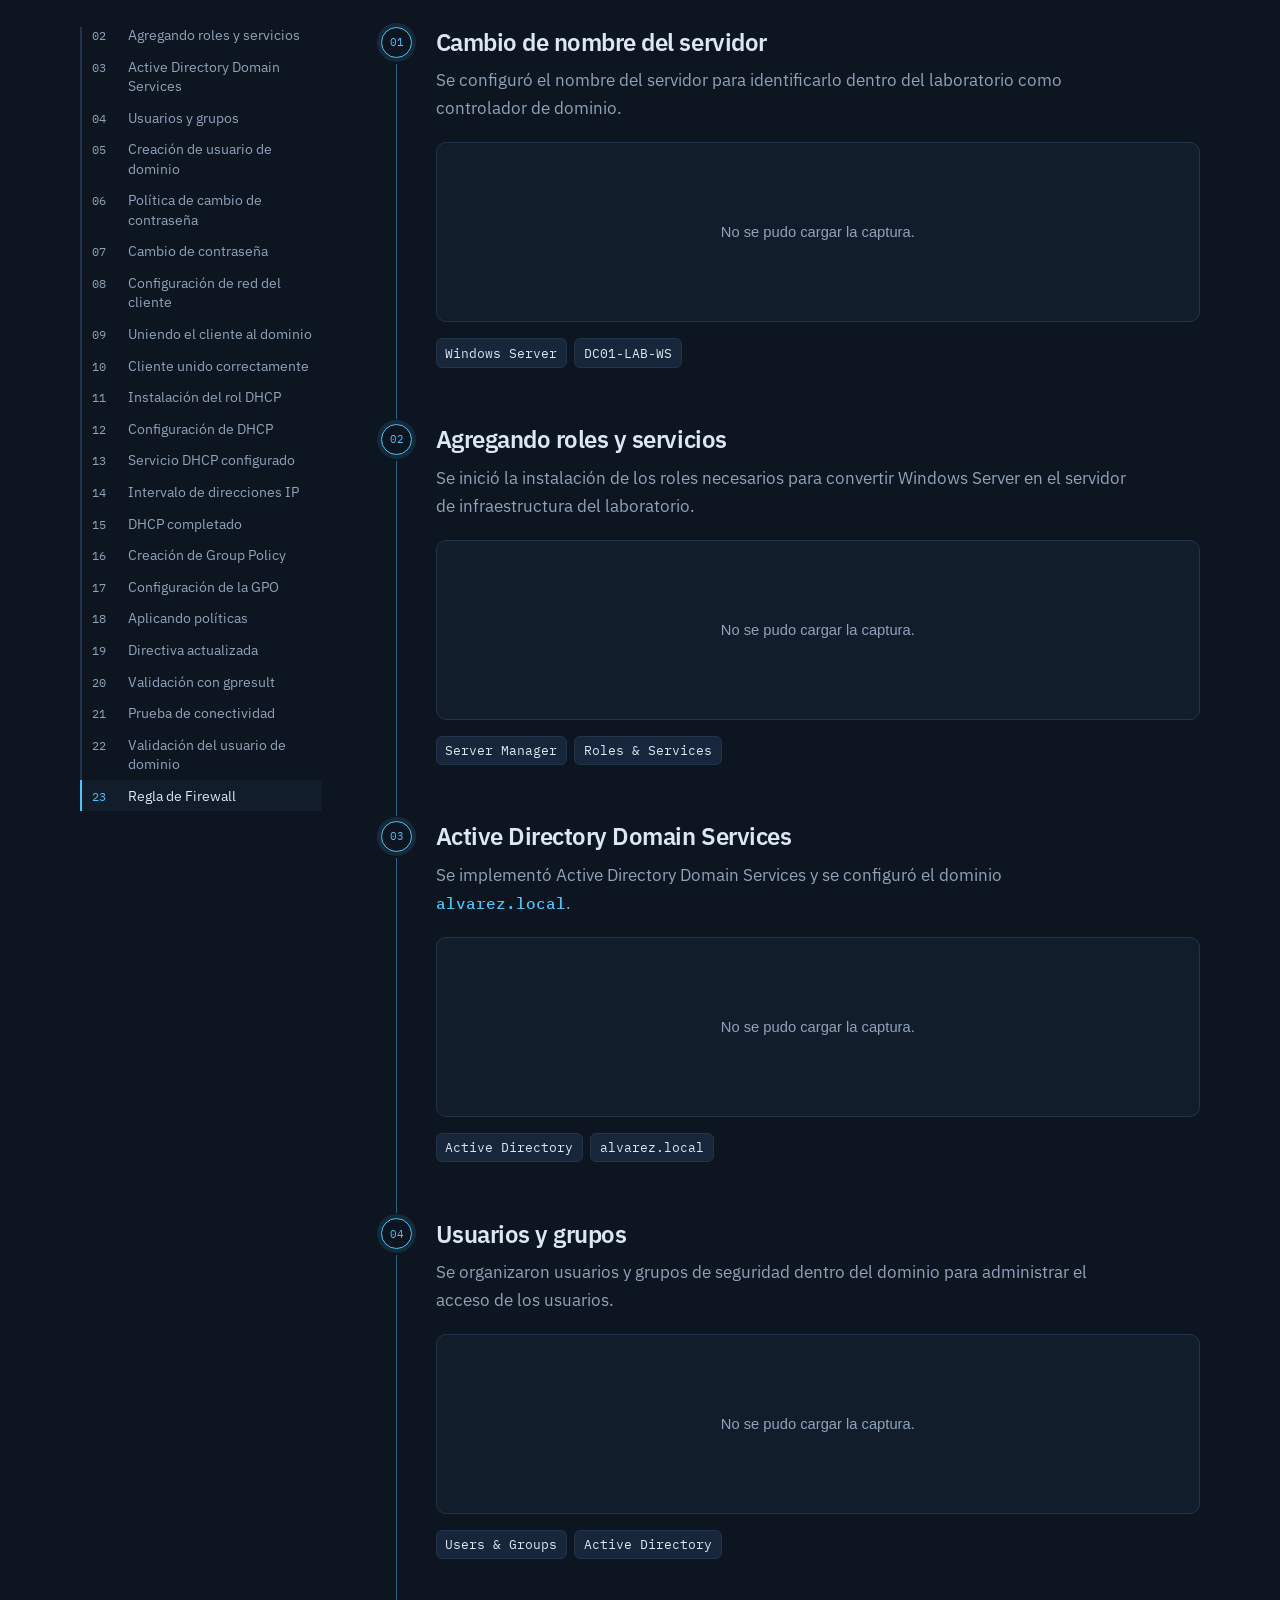
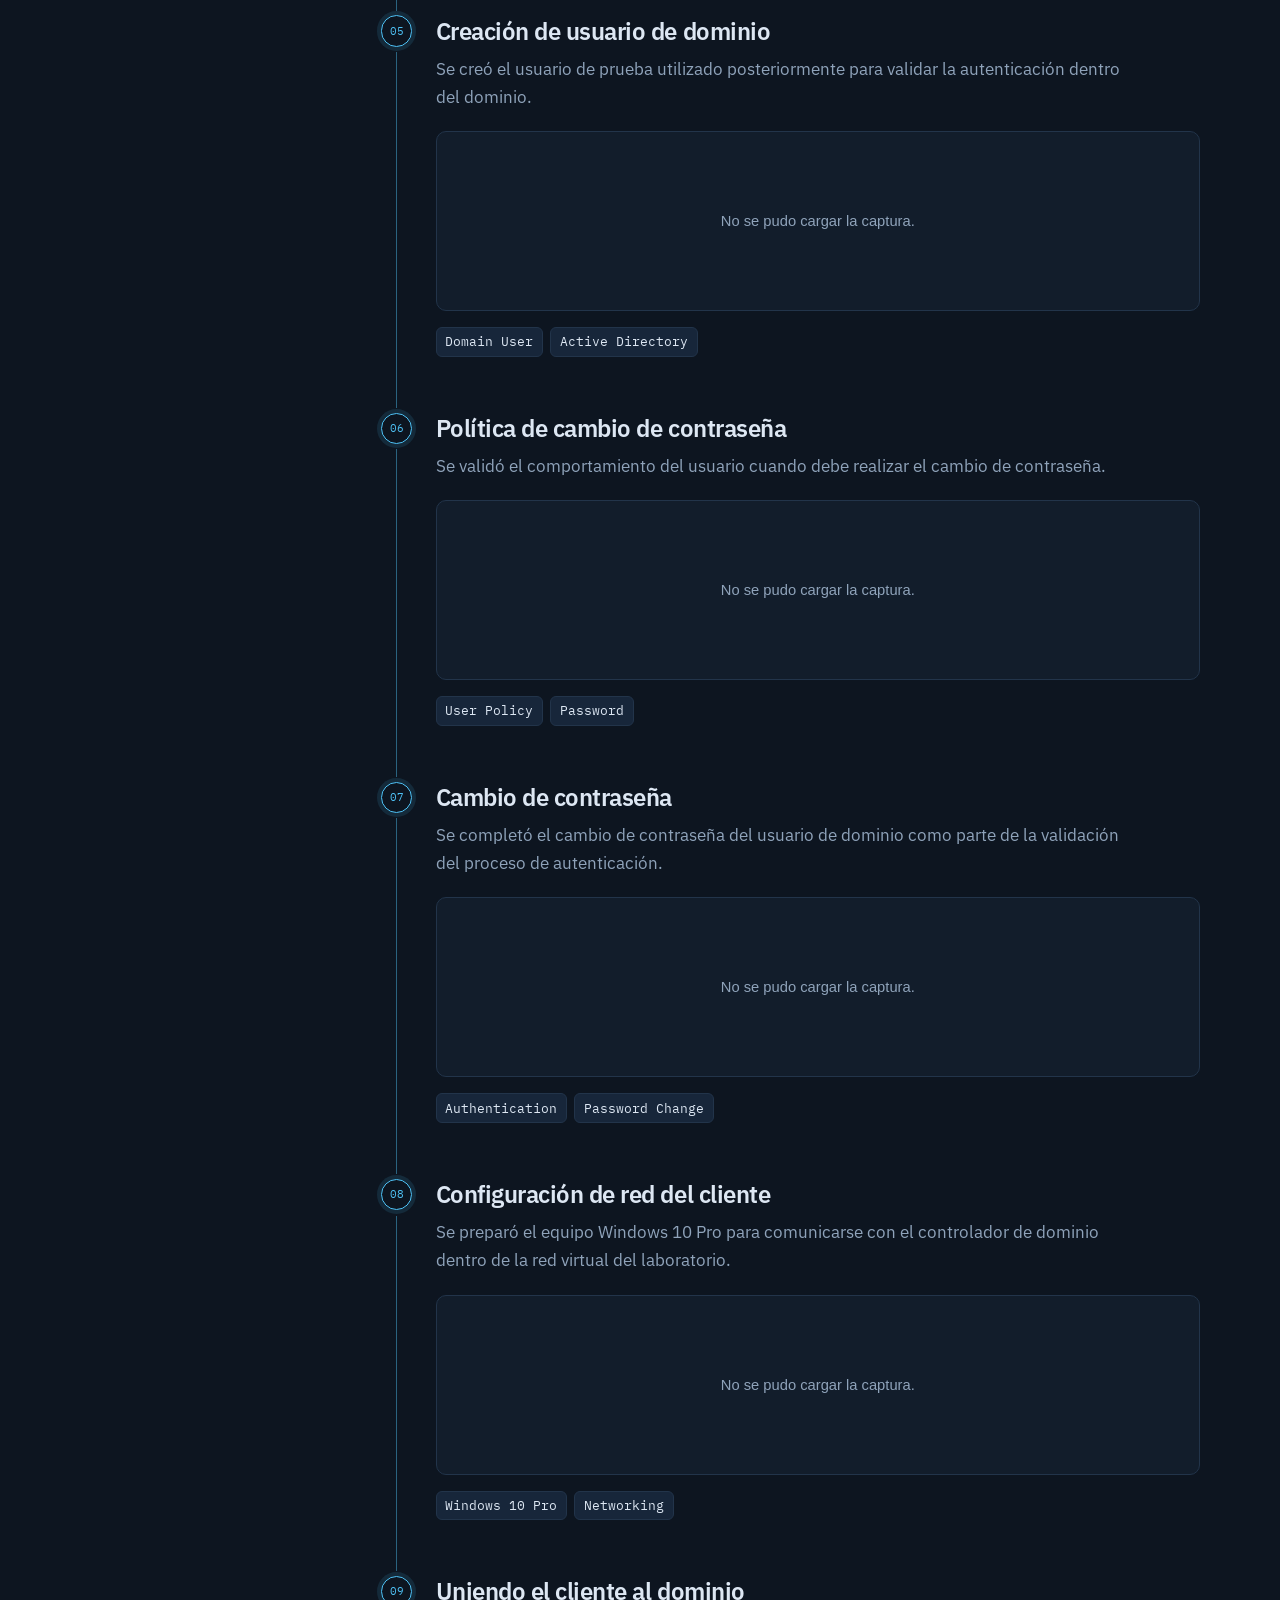
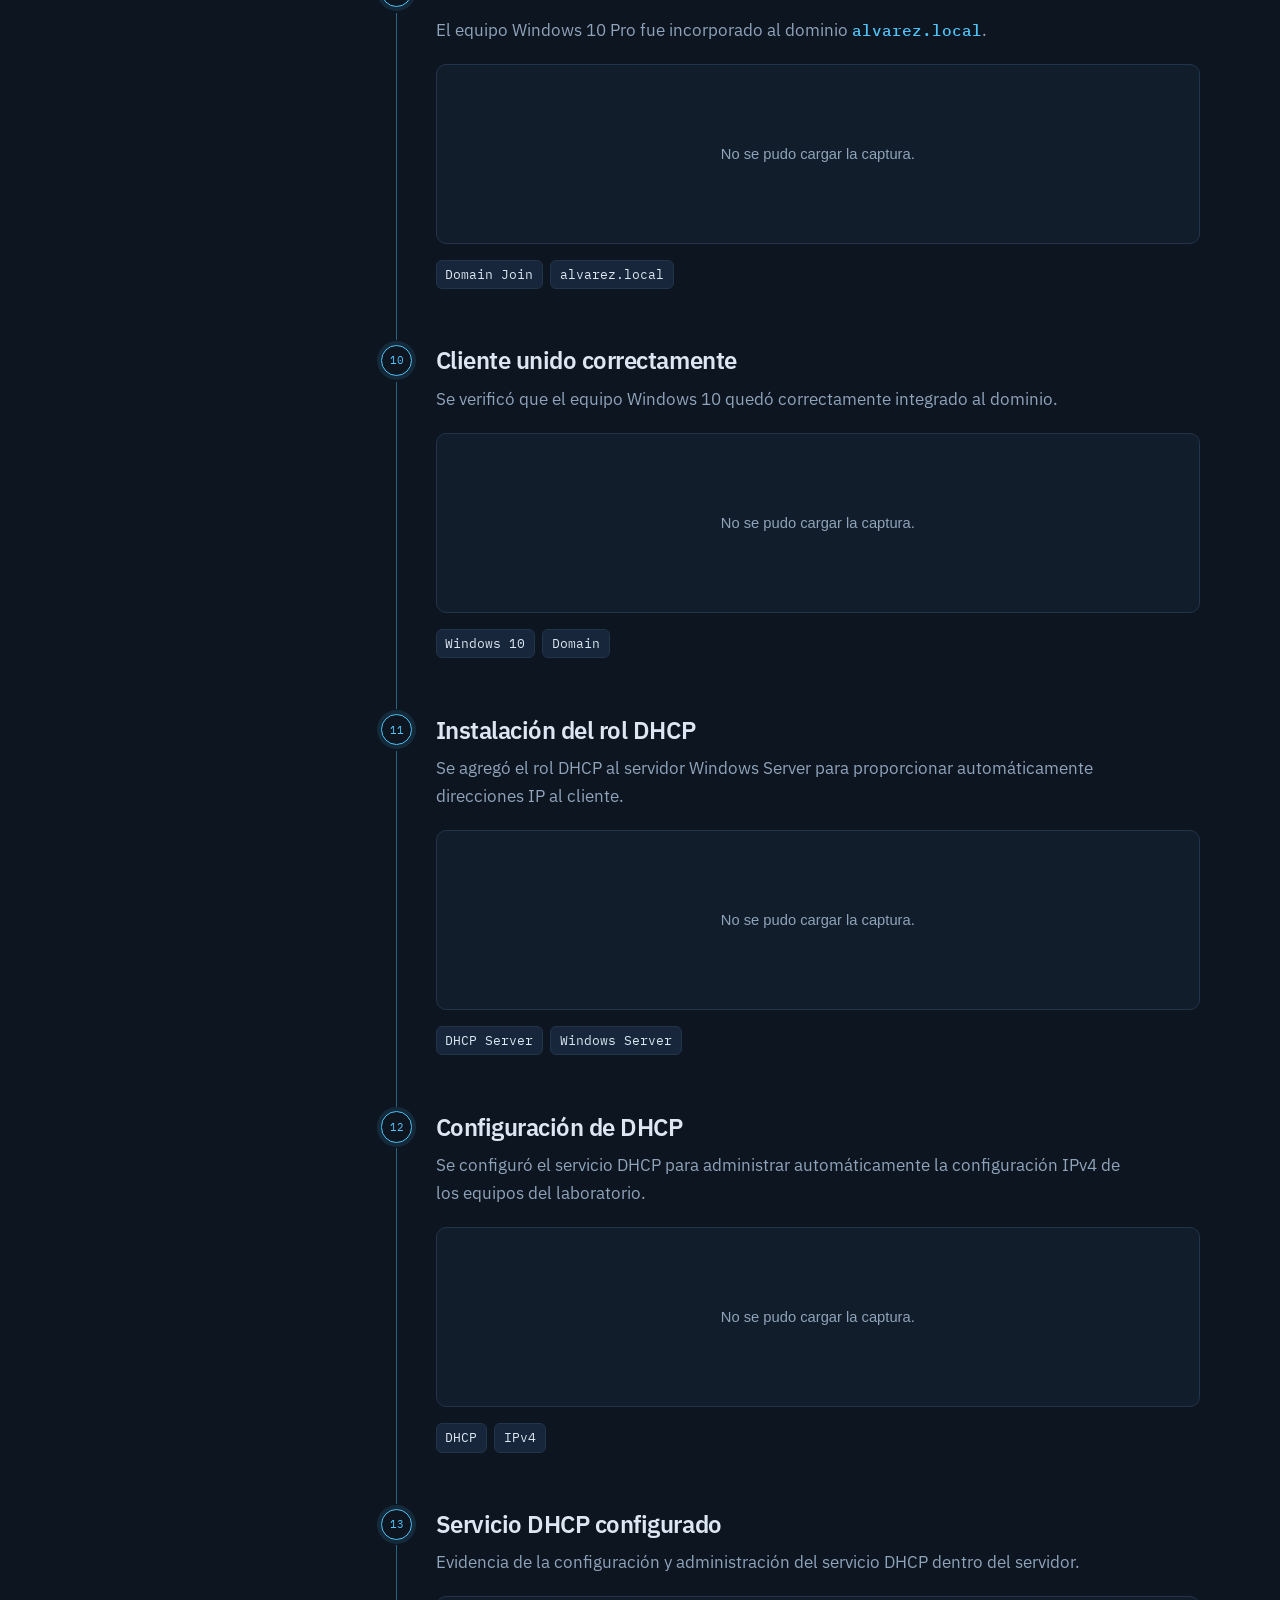
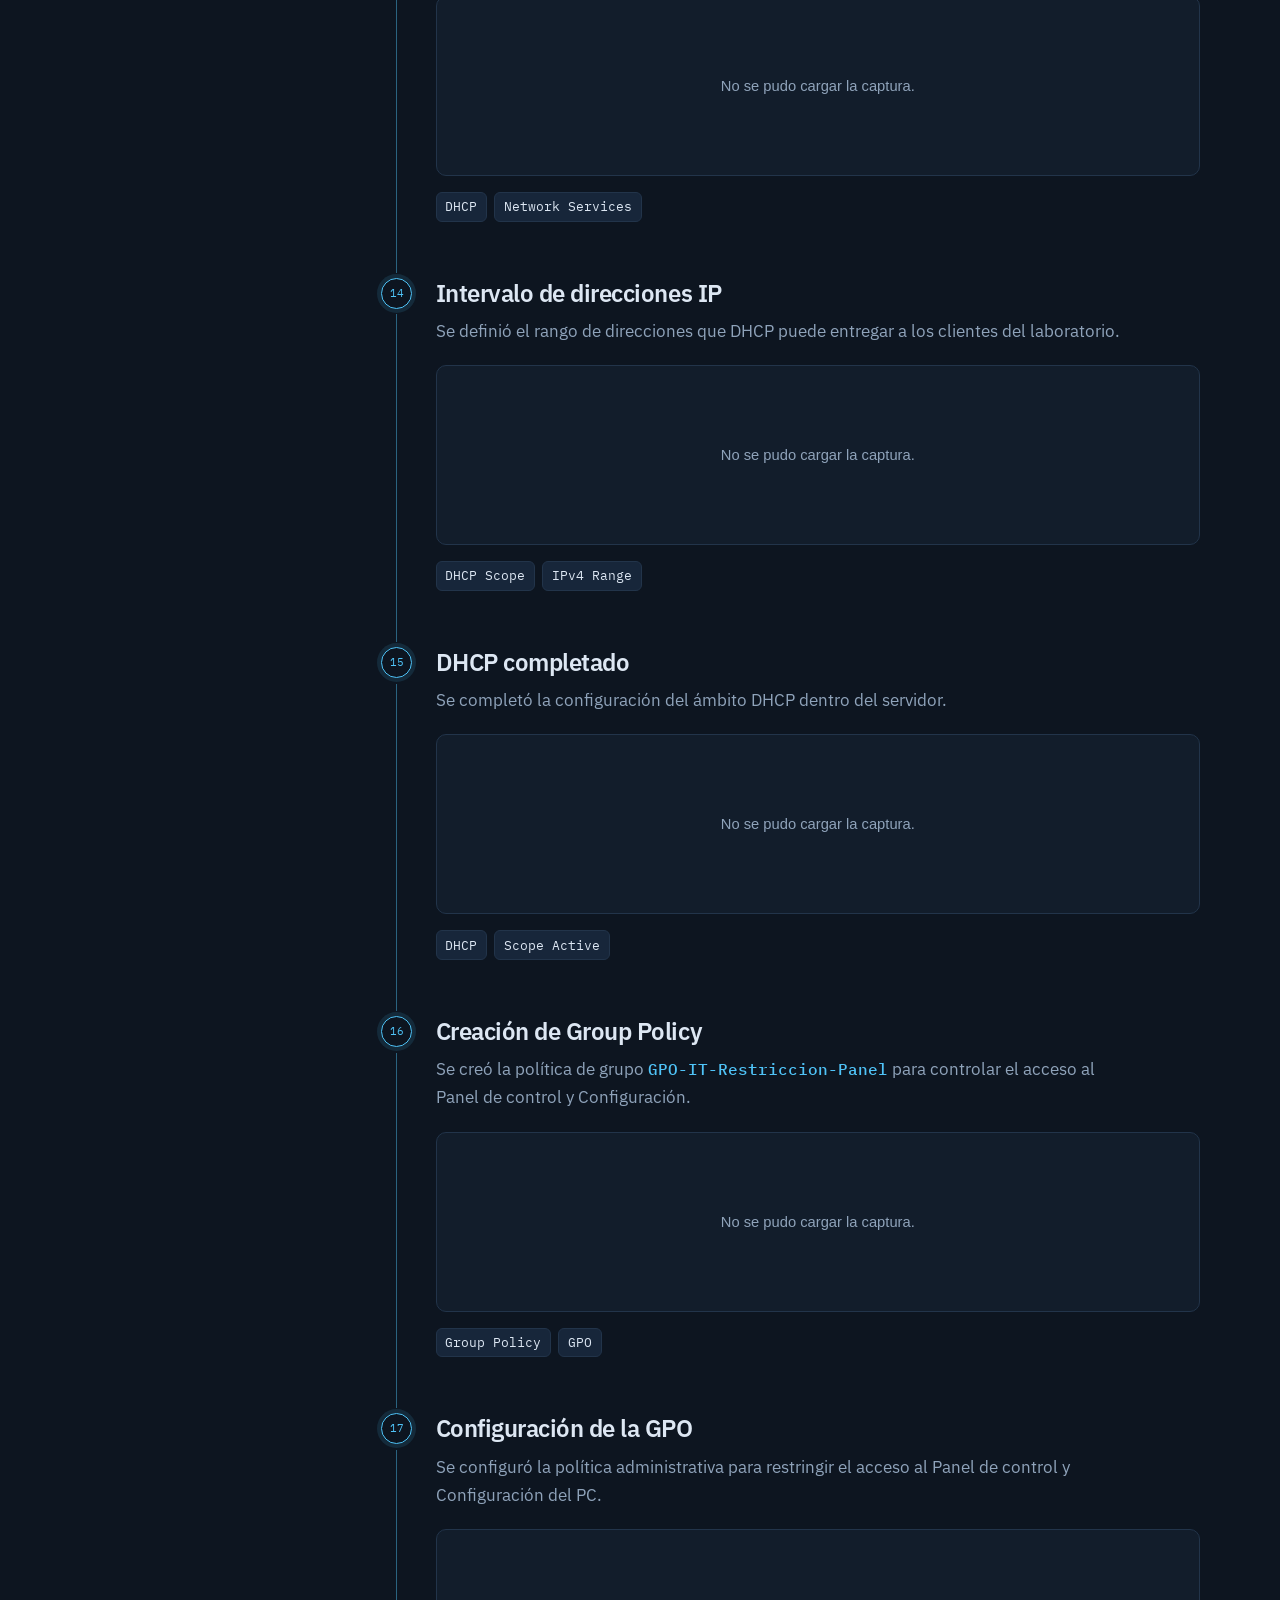
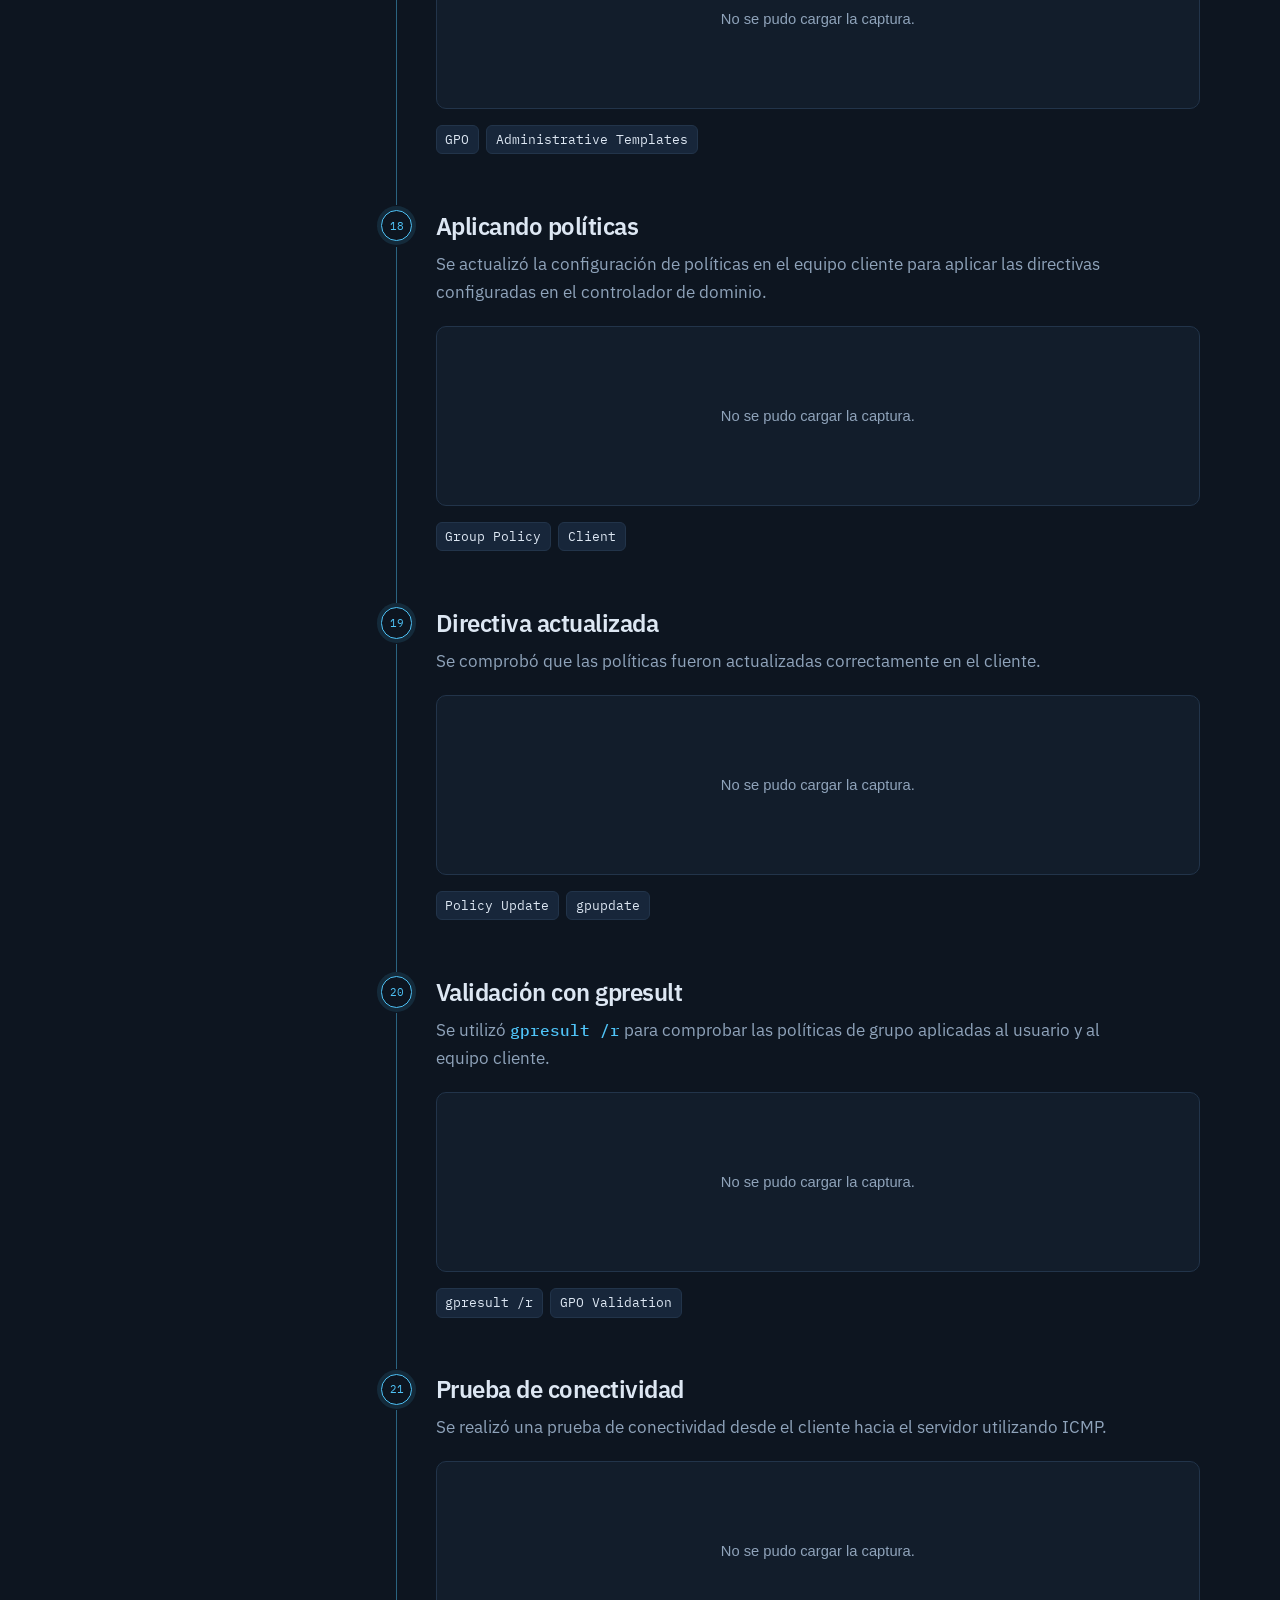
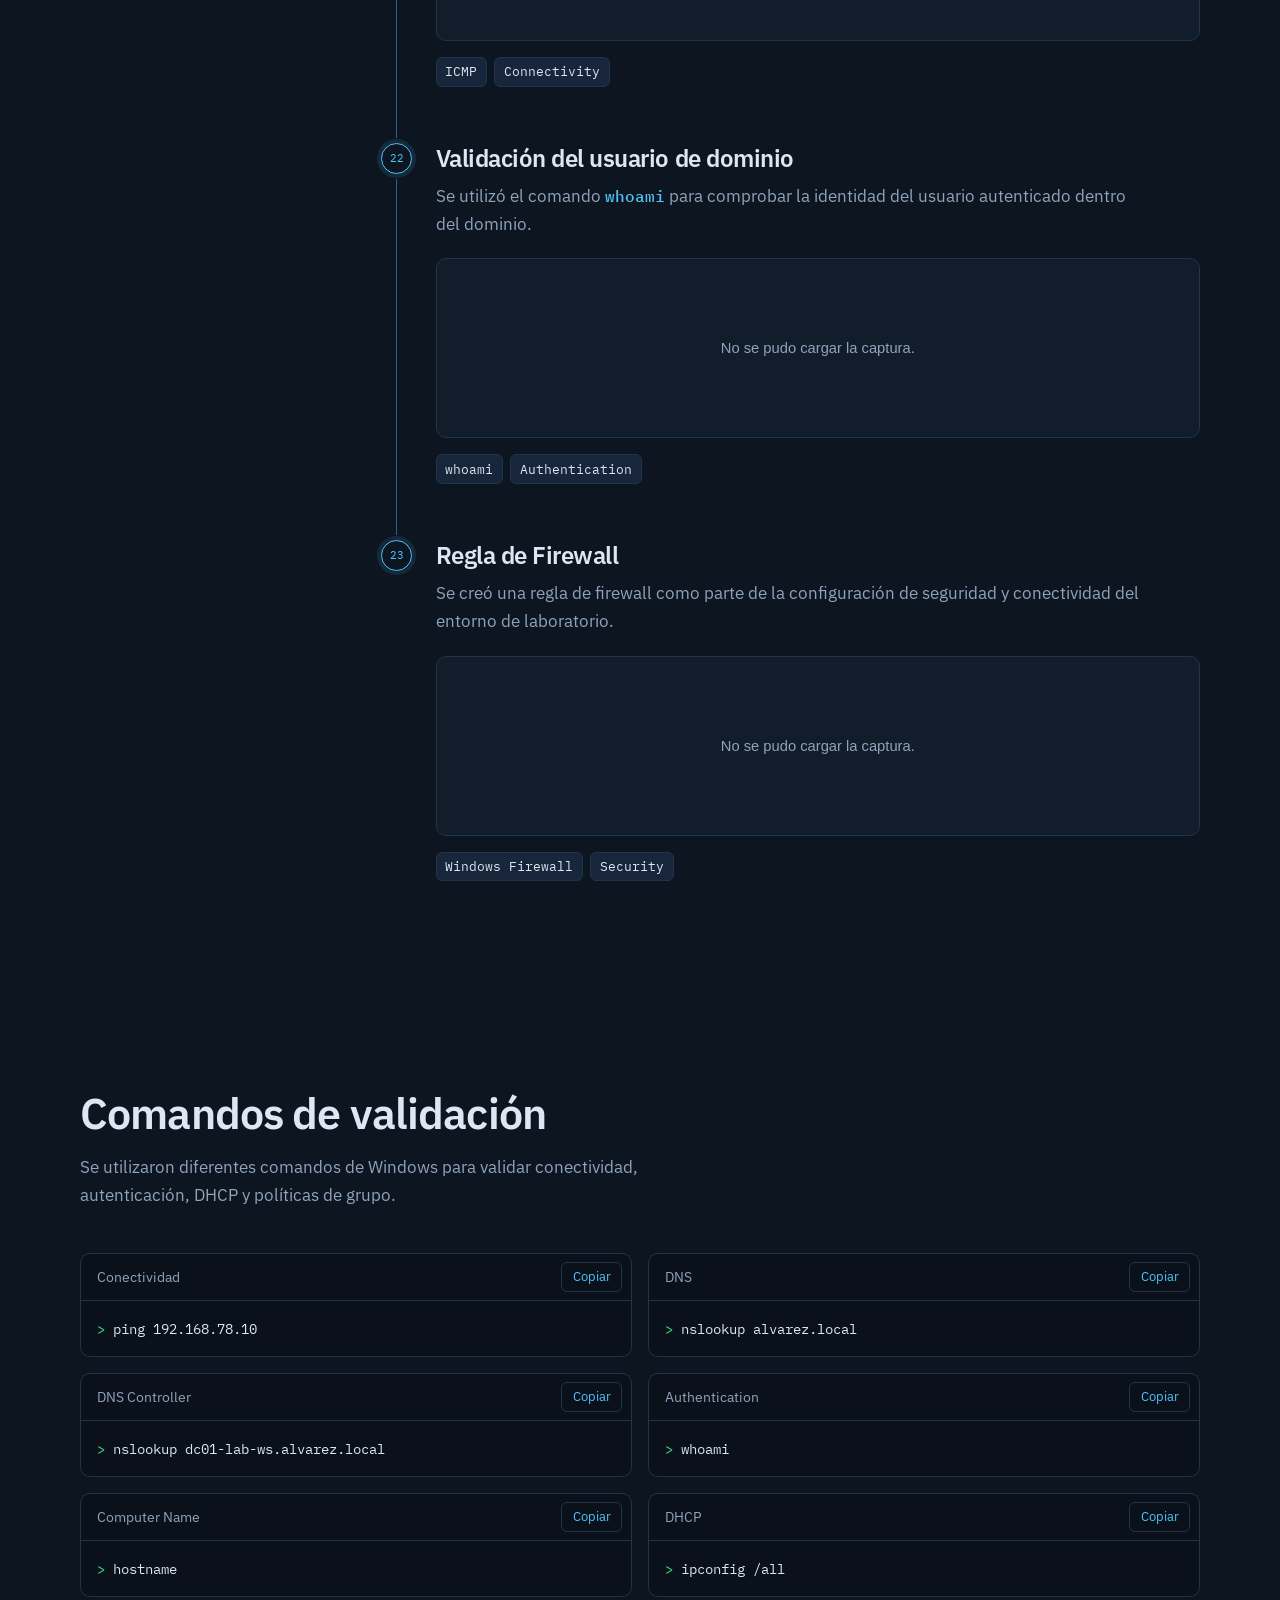
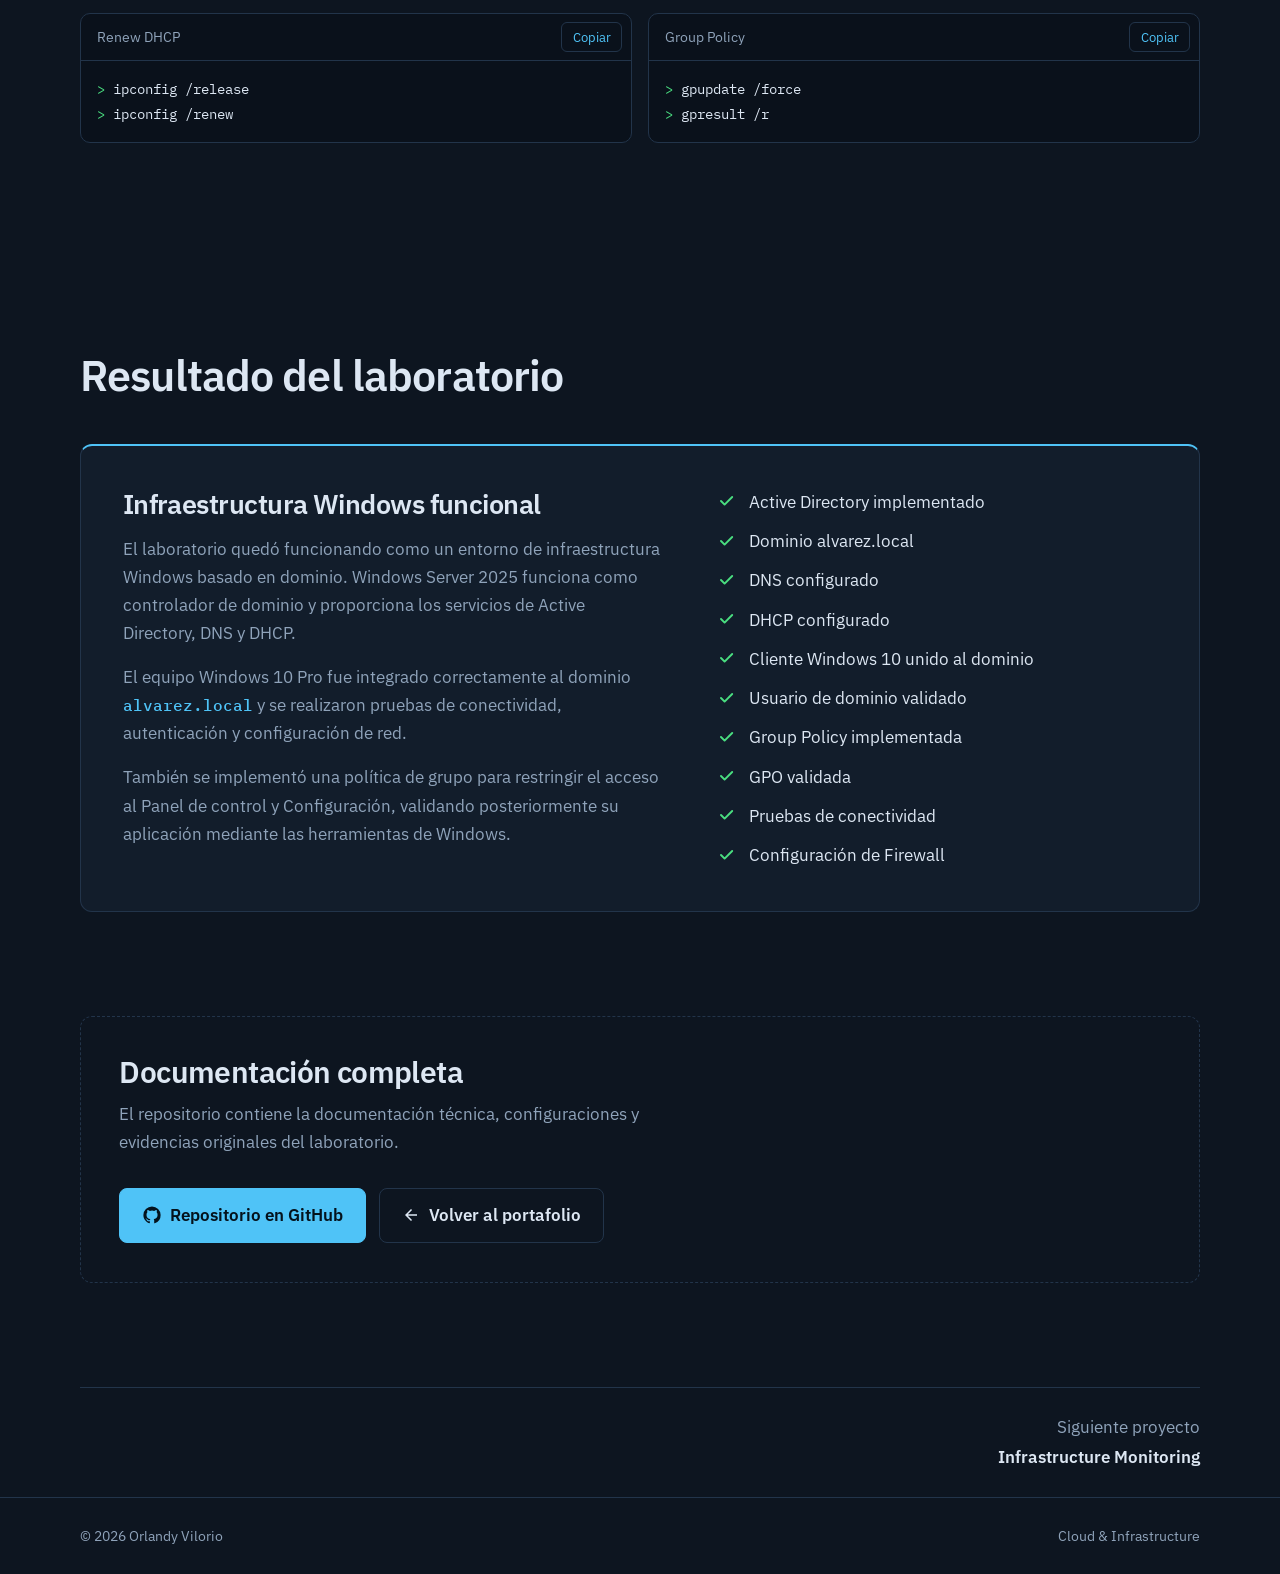
==== commit 7cabd2c8: "Add files via upload" ====
--- a/Proyectos/Proyecto-03.html
+++ b/Proyectos/Proyecto-03.html
@@ -1,2348 +1,350 @@
 <!DOCTYPE html>
 <html lang="es">
 <head>
-    <meta charset="UTF-8">
-    <meta name="viewport" content="width=device-width, initial-scale=1.0">
-
-    <title>Proyecto 03 | Windows Server Directory Services | Orlandy Vilorio</title>
-
-    <meta
-        name="description"
-        content="Laboratorio práctico de Windows Server 2025, Active Directory, DNS, DHCP y Group Policy desarrollado por Orlandy Vilorio."
-    >
-
-    <link
-        rel="stylesheet"
-        href="https://cdnjs.cloudflare.com/ajax/libs/font-awesome/6.4.0/css/all.min.css"
-    >
-
-    <style>
-
-        * {
-            margin: 0;
-            padding: 0;
-            box-sizing: border-box;
-        }
-
-        html {
-            scroll-behavior: smooth;
-        }
-
-        body {
-            background: #0d1117;
-            color: #e6edf3;
-            font-family:
-                -apple-system,
-                BlinkMacSystemFont,
-                "Segoe UI",
-                Roboto,
-                Helvetica,
-                Arial,
-                sans-serif;
-            line-height: 1.7;
-        }
-
-        :root {
-            --background: #0d1117;
-            --card: #161b22;
-            --card-hover: #1c2128;
-            --border: #30363d;
-            --text: #e6edf3;
-            --muted: #8b949e;
-            --green: #3fb950;
-            --blue: #58a6ff;
-            --purple: #bc8cff;
-            --orange: #f0883e;
-        }
-
-        /* =========================
-           NAVBAR
-        ========================= */
-
-        header {
-            position: sticky;
-            top: 0;
-            z-index: 1000;
-
-            background: rgba(13, 17, 23, 0.95);
-            backdrop-filter: blur(12px);
-
-            border-bottom: 1px solid var(--border);
-        }
-
-        .navbar {
-            max-width: 1100px;
-            margin: auto;
-
-            padding: 15px 20px;
-
-            display: flex;
-            justify-content: space-between;
-            align-items: center;
-        }
-
-        .logo {
-            color: var(--green);
-            text-decoration: none;
-
-            font-family: monospace;
-            font-size: 20px;
-            font-weight: 700;
-        }
-
-        .logo span {
-            color: var(--blue);
-        }
-
-        .nav-links {
-            display: flex;
-            gap: 22px;
-        }
-
-        .nav-links a {
-            color: var(--muted);
-            text-decoration: none;
-
-            font-size: 14px;
-
-            transition: 0.2s;
-        }
-
-        .nav-links a:hover {
-            color: var(--green);
-        }
-
-        /* =========================
-           LANGUAGE SWITCHER
-        ========================= */
-
-        .language-switcher {
-            display: flex;
-            align-items: center;
-            gap: 8px;
-            margin-left: 20px;
-        }
-
-        .language-switcher button {
-            background: none;
-            border: none;
-            padding: 0;
-
-            color: var(--muted);
-
-            font-family: inherit;
-            font-size: 13px;
-
-            cursor: pointer;
-
-            transition: 0.2s;
-        }
-
-        .language-switcher button:hover {
-            color: var(--green);
-        }
-
-        .language-switcher span {
-            color: var(--border);
-            font-size: 13px;
-        }
-
-        /* =========================
-           GOOGLE TRANSLATE
-        ========================= */
-
-        #google_translate_element {
-            position: absolute !important;
-
-            width: 1px !important;
-            height: 1px !important;
-
-            overflow: hidden !important;
-
-            opacity: 0 !important;
-
-            pointer-events: none !important;
-        }
-
-        .goog-te-gadget {
-            font-size: 0 !important;
-        }
-
-        .goog-te-combo {
-            display: none !important;
-        }
-
-        .goog-te-banner-frame,
-        .goog-te-menu-frame,
-        iframe.goog-te-banner-frame {
-            display: none !important;
-        }
-
-        body {
-            top: 0 !important;
-        }
-
-        /* =========================
-           GENERAL
-        ========================= */
-
-        .container {
-            max-width: 1100px;
-            margin: auto;
-            padding: 0 20px;
-        }
-
-        .section {
-            padding: 80px 0;
-
-            border-bottom: 1px solid
-                rgba(48, 54, 61, 0.45);
-        }
-
-        .section-title {
-            font-size: 32px;
-            line-height: 1.2;
-
-            margin-bottom: 15px;
-        }
-
-        .section-description {
-            max-width: 800px;
-
-            color: var(--muted);
-            font-size: 15px;
-
-            margin-bottom: 30px;
-        }
-
-        /* =========================
-           HERO
-        ========================= */
-
-        .hero {
-            padding: 90px 0 70px;
-        }
-
-        .hero-label {
-            display: inline-flex;
-            align-items: center;
-
-            padding: 7px 13px;
-
-            border: 1px solid var(--border);
-            border-radius: 20px;
-
-            background: var(--card);
-
-            color: var(--muted);
-
-            font-family: monospace;
-            font-size: 12px;
-
-            margin-bottom: 20px;
-        }
-
-        .hero-dot {
-            width: 8px;
-            height: 8px;
-
-            background: var(--green);
-
-            border-radius: 50%;
-
-            margin-right: 9px;
-
-            box-shadow: 0 0 10px var(--green);
-        }
-
-        .hero h1 {
-            max-width: 900px;
-
-            font-size: clamp(32px, 6vw, 58px);
-
-            line-height: 1.08;
-
-            letter-spacing: -2px;
-
-            margin-bottom: 18px;
-        }
-
-        .hero h1 span {
-            color: var(--blue);
-        }
-
-        .hero-subtitle {
-            color: var(--green);
-
-            font-family: monospace;
-
-            font-size: 16px;
-
-            margin-bottom: 20px;
-        }
-
-        .hero-text {
-            max-width: 800px;
-
-            color: var(--muted);
-
-            font-size: 16px;
-
-            margin-bottom: 30px;
-        }
-
-        .hero-buttons {
-            display: flex;
-
-            gap: 12px;
-
-            flex-wrap: wrap;
-        }
-
-        .btn {
-            display: inline-flex;
-
-            align-items: center;
-            gap: 8px;
-
-            padding: 11px 18px;
-
-            border-radius: 6px;
-
-            text-decoration: none;
-
-            font-size: 13px;
-            font-weight: 600;
-
-            transition: 0.2s;
-        }
-
-        .btn-primary {
-            background: var(--green);
-
-            color: #0d1117;
-        }
-
-        .btn-primary:hover {
-            transform: translateY(-2px);
-            background: #56d364;
-        }
-
-        .btn-secondary {
-            background: var(--card);
-
-            color: var(--text);
-
-            border: 1px solid var(--border);
-        }
-
-        .btn-secondary:hover {
-            color: var(--blue);
-
-            border-color: var(--blue);
-        }
-
-        /* =========================
-           INFO
-        ========================= */
-
-        .info-grid {
-            display: grid;
-
-            grid-template-columns:
-                repeat(4, 1fr);
-
-            gap: 14px;
-
-            margin-top: 30px;
-        }
-
-        .info-card {
-            background: var(--card);
-
-            border: 1px solid var(--border);
-
-            border-radius: 8px;
-
-            padding: 18px;
-        }
-
-        .info-card i {
-            color: var(--green);
-
-            font-size: 18px;
-
-            margin-bottom: 10px;
-        }
-
-        .info-card h3 {
-            font-size: 14px;
-
-            margin-bottom: 4px;
-        }
-
-        .info-card p {
-            color: var(--muted);
-
-            font-family: monospace;
-
-            font-size: 12px;
-        }
-
-        /* =========================
-           EVIDENCE
-        ========================= */
-
-        .evidence-list {
-            display: flex;
-
-            flex-direction: column;
-
-            gap: 45px;
-
-            margin-top: 40px;
-        }
-
-        .evidence {
-            background: var(--card);
-
-            border: 1px solid var(--border);
-
-            border-radius: 10px;
-
-            overflow: hidden;
-
-            transition: 0.2s;
-        }
-
-        .evidence:hover {
-            border-color: var(--green);
-        }
-
-        .evidence-header {
-            padding: 22px 24px 15px;
-        }
-
-        .evidence-number {
-            color: var(--green);
-
-            font-family: monospace;
-
-            font-size: 12px;
-
-            margin-bottom: 5px;
-        }
-
-        .evidence h3 {
-            font-size: 20px;
-
-            margin-bottom: 8px;
-        }
-
-        .evidence-description {
-            color: var(--muted);
-
-            font-size: 14px;
-
-            max-width: 850px;
-        }
-
-        .evidence-image {
-            background: #010409;
-
-            border-top: 1px solid var(--border);
-
-            padding: 20px;
-        }
-
-        .evidence-image img {
-            display: block;
-
-            width: 100%;
-
-            max-width: 950px;
-
-            height: auto;
-
-            margin: auto;
-
-            border-radius: 6px;
-
-            border: 1px solid var(--border);
-
-            box-shadow:
-                0 10px 35px rgba(0,0,0,0.35);
-        }
-
-        .evidence-footer {
-            padding: 15px 24px 22px;
-
-            display: flex;
-
-            justify-content: space-between;
-
-            gap: 15px;
-
-            flex-wrap: wrap;
-        }
-
-        .evidence-tag {
-            color: var(--blue);
-
-            font-family: monospace;
-
-            font-size: 11px;
-        }
-
-        /* =========================
-           COMMANDS
-        ========================= */
-
-        .commands {
-            display: grid;
-
-            grid-template-columns:
-                repeat(2, 1fr);
-
-            gap: 15px;
-
-            margin-top: 30px;
-        }
-
-        .command-box {
-            background: #010409;
-
-            border: 1px solid var(--border);
-
-            border-radius: 7px;
-
-            padding: 18px;
-        }
-
-        .command-box span {
-            display: block;
-
-            color: var(--green);
-
-            font-family: monospace;
-
-            font-size: 12px;
-
-            margin-bottom: 8px;
-        }
-
-        .command-box code {
-            color: #e6edf3;
-
-            font-family: monospace;
-
-            font-size: 13px;
-        }
-
-        /* =========================
-           RESULT
-        ========================= */
-
-        .result-box {
-            background:
-                linear-gradient(
-                    135deg,
-                    rgba(63,185,80,0.08),
-                    rgba(88,166,255,0.05)
-                );
-
-            border: 1px solid var(--border);
-
-            border-radius: 10px;
-
-            padding: 30px;
-
-            margin-top: 30px;
-        }
-
-        .result-box h3 {
-            color: var(--green);
-
-            font-size: 20px;
-
-            margin-bottom: 12px;
-        }
-
-        .result-box p {
-            color: var(--muted);
-
-            font-size: 14px;
-
-            margin-bottom: 12px;
-        }
-
-        .check-list {
-            display: grid;
-
-            grid-template-columns:
-                repeat(2, 1fr);
-
-            gap: 10px;
-
-            margin-top: 20px;
-        }
-
-        .check {
-            color: var(--text);
-
-            font-size: 13px;
-        }
-
-        .check i {
-            color: var(--green);
-
-            margin-right: 8px;
-        }
-
-        /* =========================
-           REPOSITORY
-        ========================= */
-
-        .repo {
-            text-align: center;
-
-            padding: 80px 20px;
-        }
-
-        .repo h2 {
-            font-size: 30px;
-
-            margin-bottom: 10px;
-        }
-
-        .repo p {
-            color: var(--muted);
-
-            max-width: 650px;
-
-            margin: 0 auto 25px;
-        }
-
-        /* =========================
-           FOOTER
-        ========================= */
-
-        footer {
-            max-width: 1100px;
-
-            margin: auto;
-
-            padding: 25px 20px;
-
-            border-top: 1px solid var(--border);
-
-            display: flex;
-
-            justify-content: space-between;
-
-            color: var(--muted);
-
-            font-size: 12px;
-        }
-
-        /* =========================
-           RESPONSIVE
-        ========================= */
-
-        @media (max-width: 850px) {
-
-            .info-grid {
-                grid-template-columns:
-                    repeat(2, 1fr);
-            }
-
-            .commands {
-                grid-template-columns: 1fr;
-            }
-
-            .check-list {
-                grid-template-columns: 1fr;
-            }
-
-        }
-
-        @media (max-width: 650px) {
-
-            .nav-links {
-                display: none;
-            }
-
-            .hero {
-                padding: 55px 0 50px;
-            }
-
-            .hero h1 {
-                letter-spacing: -1px;
-            }
-
-            .section {
-                padding: 55px 0;
-            }
-
-            .section-title {
-                font-size: 26px;
-            }
-
-            .info-grid {
-                grid-template-columns: 1fr;
-            }
-
-            .evidence-header {
-                padding: 18px;
-            }
-
-            .evidence-image {
-                padding: 10px;
-            }
-
-            .evidence-footer {
-                padding: 12px 18px 18px;
-            }
-
-            footer {
-                flex-direction: column;
-
-                gap: 8px;
-
-                text-align: center;
-            }
-
-        }
-
-    </style>
+<meta charset="UTF-8">
+<meta name="viewport" content="width=device-width, initial-scale=1.0">
+<title>Proyecto 03 | Windows Server Directory Services | Orlandy Vilorio</title>
+<meta name="description" content="Laboratorio práctico de Windows Server 2025, Active Directory, DNS, DHCP y Group Policy desarrollado por Orlandy Vilorio.">
+<meta name="theme-color" content="#0D1520">
+<link rel="icon" href="data:image/svg+xml,%3Csvg xmlns='http://www.w3.org/2000/svg' viewBox='0 0 64 64'%3E%3Crect width='64' height='64' rx='12' fill='%230D1520'/%3E%3Ctext x='32' y='42' font-family='monospace' font-size='28' font-weight='700' fill='%234FC3F7' text-anchor='middle'%3EOV%3C/text%3E%3C/svg%3E">
+<link rel="preconnect" href="https://fonts.googleapis.com">
+<link rel="preconnect" href="https://fonts.gstatic.com" crossorigin>
+<link href="https://fonts.googleapis.com/css2?family=IBM+Plex+Mono:wght@400;500&family=IBM+Plex+Sans:wght@400;500;600&display=swap" rel="stylesheet">
+<link rel="stylesheet" href="../css/style.css">
+<link rel="stylesheet" href="../css/project.css">
+<noscript><style>.shot img{opacity:1}.rise{opacity:1;transform:none}</style></noscript>
 </head>
 
 <body>
-
-<header>
-
-    <nav class="navbar">
-
-        <a href="../index.html" class="logo">
-            OV<span>_</span>
-        </a>
-
-        <div class="nav-links">
-
-            <a href="#overview">Overview</a>
-            <a href="#evidence">Evidence</a>
-            <a href="#validation">Validation</a>
-            <a href="#results">Results</a>
-
-        </div>
-
-        <div class="language-switcher">
-            <button type="button" onclick="translatePage('es')">ES</button>
-            <span>|</span>
-            <button type="button" onclick="translatePage('en')">EN</button>
-        </div>
-
+<div class="progress" id="progress" aria-hidden="true"></div>
+<a class="skip" href="#main">Saltar al contenido</a>
+
+<header class="site-header">
+  <div class="wrap bar">
+    <a class="brand" href="../index.html" aria-label="Volver al portafolio" translate="no"><b>~/</b>orlandy<span class="cur" aria-hidden="true"></span></a>
+    <button class="menu-btn" id="menuBtn" aria-label="Menú" aria-expanded="false" aria-controls="nav"><span></span></button>
+    <nav class="nav" id="nav" aria-label="Principal">
+      <a class="link" href="#overview">Entorno</a>
+      <a class="link" href="#evidence">Evidencias</a>
+      <a class="link" href="#validation">Validación</a>
+      <a class="link" href="#results">Resultado</a>
+      <div class="lang" role="group" aria-label="Idioma" translate="no">
+        <button type="button" data-lang="es" aria-pressed="true">ES</button>
+        <button type="button" data-lang="en" aria-pressed="false">EN</button>
+      </div>
     </nav>
-
+  </div>
 </header>
 
-
-<main>
-
-<section class="hero">
-
-    <div class="container">
-
-        <div class="hero-label">
-
-            <span class="hero-dot"></span>
-
-            PROJECT 03 / INFRASTRUCTURE LAB
-
-        </div>
-
-        <h1>
-            Windows Server
-            <span>Directory Services</span>
-        </h1>
-
-        <p class="hero-subtitle">
-            Active Directory · DNS · DHCP · Group Policy
-        </p>
-
-        <p class="hero-text">
-
-            Laboratorio práctico de infraestructura Windows desarrollado
-            utilizando VMware Workstation, Windows Server 2025 y
-            Windows 10 Pro.
-
-            El objetivo fue construir un entorno de dominio funcional,
-            implementar servicios de infraestructura y validar su
-            funcionamiento mediante pruebas reales.
-
-        </p>
-
-        <div class="hero-buttons">
-
-            <a
-                href="https://github.com/orlandyvalvarez/windows-server-directory-services"
-                target="_blank"
-                class="btn btn-primary"
-            >
-
-                <i class="fab fa-github"></i>
-
-                Ver repositorio
-
-            </a>
-
-            <a
-                href="../index.html"
-                class="btn btn-secondary"
-            >
-
-                <i class="fas fa-arrow-left"></i>
-
-                Volver al portafolio
-
-            </a>
-
-        </div>
-
-    </div>
-
-</section>
-
-
-<section id="overview" class="section">
-
-    <div class="container">
-
-        <h2 class="section-title">
-            Entorno del laboratorio
-        </h2>
-
-        <p class="section-description">
-
-            El laboratorio fue construido sobre una red virtual aislada
-            utilizando VMware VMnet1 Host-Only. Esto permitió realizar
-            las pruebas de infraestructura sin depender de la red física.
-
-        </p>
-
-
-        <div class="info-grid">
-
-            <div class="info-card">
-                <i class="fas fa-server"></i>
-                <h3>Servidor</h3>
-                <p>Windows Server 2025</p>
-            </div>
-
-            <div class="info-card">
-                <i class="fab fa-windows"></i>
-                <h3>Cliente</h3>
-                <p>Windows 10 Pro</p>
-            </div>
-
-            <div class="info-card">
-                <i class="fas fa-network-wired"></i>
-                <h3>Network</h3>
-                <p>192.168.78.0/24</p>
-            </div>
-
-            <div class="info-card">
-                <i class="fas fa-globe"></i>
-                <h3>Domain</h3>
-                <p>alvarez.local</p>
-            </div>
-
-            <div class="info-card">
-                <i class="fas fa-desktop"></i>
-                <h3>Domain Controller</h3>
-                <p>DC01-LAB-WS</p>
-            </div>
-
-            <div class="info-card">
-                <i class="fas fa-network-wired"></i>
-                <h3>Server IP</h3>
-                <p>192.168.78.10</p>
-            </div>
-
-            <div class="info-card">
-                <i class="fas fa-server"></i>
-                <h3>DHCP Scope</h3>
-                <p>192.168.78.100 - 200</p>
-            </div>
-
-            <div class="info-card">
-                <i class="fas fa-shield-halved"></i>
-                <h3>Group Policy</h3>
-                <p>GPO-IT-Restriccion-Panel</p>
-            </div>
-
-        </div>
-
-    </div>
-
-</section>
-
-
-<section id="evidence" class="section">
-
-    <div class="container">
-
-        <h2 class="section-title">
-            Implementación paso a paso
-        </h2>
-
-        <p class="section-description">
-
-            Evidencias visuales del proceso de instalación,
-            configuración y validación del laboratorio.
-
-        </p>
-
-
-        <div class="evidence-list">
-
-            <article class="evidence">
-
-                <div class="evidence-header">
-
-                    <p class="evidence-number">
-                        STEP 01
-                    </p>
-
-                    <h3>
-                        Cambio de nombre del servidor
-                    </h3>
-
-                    <p class="evidence-description">
-
-                        Se configuró el nombre del servidor para
-                        identificarlo dentro del laboratorio como
-                        controlador de dominio.
-
-                    </p>
-
-                </div>
-
-                <div class="evidence-image">
-
-                    <img
-                        src="https://raw.githubusercontent.com/orlandyvalvarez/windows-server-directory-services/main/evidencias/Cambio%20de%20nombre%20del%20servidor.png"
-                        alt="Cambio de nombre del servidor"
-                        loading="lazy"
-                    >
-
-                </div>
-
-                <div class="evidence-footer">
-
-                    <span class="evidence-tag">
-                        Windows Server
-                    </span>
-
-                    <span class="evidence-tag">
-                        DC01-LAB-WS
-                    </span>
-
-                </div>
-
-            </article>
-
-
-            <article class="evidence">
-
-                <div class="evidence-header">
-
-                    <p class="evidence-number">
-                        STEP 02
-                    </p>
-
-                    <h3>
-                        Agregando roles y servicios
-                    </h3>
-
-                    <p class="evidence-description">
-
-                        Se inició la instalación de los roles necesarios
-                        para convertir Windows Server en el servidor de
-                        infraestructura del laboratorio.
-
-                    </p>
-
-                </div>
-
-                <div class="evidence-image">
-
-                    <img
-                        src="https://raw.githubusercontent.com/orlandyvalvarez/windows-server-directory-services/main/evidencias/Agregar%20roles%20y%20servicios.png"
-                        alt="Agregar roles y servicios"
-                        loading="lazy"
-                    >
-
-                </div>
-
-                <div class="evidence-footer">
-
-                    <span class="evidence-tag">
-                        Server Manager
-                    </span>
-
-                    <span class="evidence-tag">
-                        Roles & Services
-                    </span>
-
-                </div>
-
-            </article>
-
-
-            <article class="evidence">
-
-                <div class="evidence-header">
-
-                    <p class="evidence-number">
-                        STEP 03
-                    </p>
-
-                    <h3>
-                        Active Directory Domain Services
-                    </h3>
-
-                    <p class="evidence-description">
-
-                        Se implementó Active Directory Domain Services
-                        y se configuró el dominio
-                        <strong>alvarez.local</strong>.
-
-                    </p>
-
-                </div>
-
-                <div class="evidence-image">
-
-                    <img
-                        src="https://raw.githubusercontent.com/orlandyvalvarez/windows-server-directory-services/main/evidencias/Active%20D.png"
-                        alt="Active Directory"
-                        loading="lazy"
-                    >
-
-                </div>
-
-                <div class="evidence-footer">
-
-                    <span class="evidence-tag">
-                        Active Directory
-                    </span>
-
-                    <span class="evidence-tag">
-                        alvarez.local
-                    </span>
-
-                </div>
-
-            </article>
-
-
-            <article class="evidence">
-
-                <div class="evidence-header">
-
-                    <p class="evidence-number">
-                        STEP 04
-                    </p>
-
-                    <h3>
-                        Usuarios y grupos
-                    </h3>
-
-                    <p class="evidence-description">
-
-                        Se organizaron usuarios y grupos de seguridad
-                        dentro del dominio para administrar el acceso
-                        de los usuarios.
-
-                    </p>
-
-                </div>
-
-                <div class="evidence-image">
-
-                    <img
-                        src="https://raw.githubusercontent.com/orlandyvalvarez/windows-server-directory-services/main/evidencias/Usuarios%20y%20grupos.png"
-                        alt="Usuarios y grupos de Active Directory"
-                        loading="lazy"
-                    >
-
-                </div>
-
-                <div class="evidence-footer">
-
-                    <span class="evidence-tag">
-                        Users & Groups
-                    </span>
-
-                    <span class="evidence-tag">
-                        Active Directory
-                    </span>
-
-                </div>
-
-            </article>
-
-
-            <article class="evidence">
-
-                <div class="evidence-header">
-
-                    <p class="evidence-number">
-                        STEP 05
-                    </p>
-
-                    <h3>
-                        Creación de usuario de dominio
-                    </h3>
-
-                    <p class="evidence-description">
-
-                        Se creó el usuario de prueba utilizado
-                        posteriormente para validar la autenticación
-                        dentro del dominio.
-
-                    </p>
-
-                </div>
-
-                <div class="evidence-image">
-
-                    <img
-                        src="https://raw.githubusercontent.com/orlandyvalvarez/windows-server-directory-services/main/evidencias/Creacion-usuario.png"
-                        alt="Creación de usuario"
-                        loading="lazy"
-                    >
-
-                </div>
-
-                <div class="evidence-footer">
-
-                    <span class="evidence-tag">
-                        Domain User
-                    </span>
-
-                    <span class="evidence-tag">
-                        Active Directory
-                    </span>
-
-                </div>
-
-            </article>
-
-
-            <article class="evidence">
-
-                <div class="evidence-header">
-
-                    <p class="evidence-number">
-                        STEP 06
-                    </p>
-
-                    <h3>
-                        Política de cambio de contraseña
-                    </h3>
-
-                    <p class="evidence-description">
-
-                        Se validó el comportamiento del usuario cuando
-                        debe realizar el cambio de contraseña.
-
-                    </p>
-
-                </div>
-
-                <div class="evidence-image">
-
-                    <img
-                        src="https://raw.githubusercontent.com/orlandyvalvarez/windows-server-directory-services/main/evidencias/User%20debe%20cambiar%20la%20contrase%C3%B1a.png"
-                        alt="Usuario debe cambiar la contraseña"
-                        loading="lazy"
-                    >
-
-                </div>
-
-                <div class="evidence-footer">
-
-                    <span class="evidence-tag">
-                        User Policy
-                    </span>
-
-                    <span class="evidence-tag">
-                        Password
-                    </span>
-
-                </div>
-
-            </article>
-
-
-            <article class="evidence">
-
-                <div class="evidence-header">
-
-                    <p class="evidence-number">
-                        STEP 07
-                    </p>
-
-                    <h3>
-                        Cambio de contraseña
-                    </h3>
-
-                    <p class="evidence-description">
-
-                        Se completó el cambio de contraseña del usuario
-                        de dominio como parte de la validación del
-                        proceso de autenticación.
-
-                    </p>
-
-                </div>
-
-                <div class="evidence-image">
-
-                    <img
-                        src="https://raw.githubusercontent.com/orlandyvalvarez/windows-server-directory-services/main/evidencias/User%20cambio%20de%20contrase%C3%B1a.png"
-                        alt="Usuario cambia la contraseña"
-                        loading="lazy"
-                    >
-
-                </div>
-
-                <div class="evidence-footer">
-
-                    <span class="evidence-tag">
-                        Authentication
-                    </span>
-
-                    <span class="evidence-tag">
-                        Password Change
-                    </span>
-
-                </div>
-
-            </article>
-
-
-            <article class="evidence">
-
-                <div class="evidence-header">
-
-                    <p class="evidence-number">
-                        STEP 08
-                    </p>
-
-                    <h3>
-                        Configuración de red del cliente
-                    </h3>
-
-                    <p class="evidence-description">
-
-                        Se preparó el equipo Windows 10 Pro para
-                        comunicarse con el controlador de dominio
-                        dentro de la red virtual del laboratorio.
-
-                    </p>
-
-                </div>
-
-                <div class="evidence-image">
-
-                    <img
-                        src="https://raw.githubusercontent.com/orlandyvalvarez/windows-server-directory-services/main/evidencias/Cliente%20Config%20de%20red.png"
-                        alt="Configuración de red del cliente"
-                        loading="lazy"
-                    >
-
-                </div>
-
-                <div class="evidence-footer">
-
-                    <span class="evidence-tag">
-                        Windows 10 Pro
-                    </span>
-
-                    <span class="evidence-tag">
-                        Networking
-                    </span>
-
-                </div>
-
-            </article>
-
-
-            <article class="evidence">
-
-                <div class="evidence-header">
-
-                    <p class="evidence-number">
-                        STEP 09
-                    </p>
-
-                    <h3>
-                        Uniendo el cliente al dominio
-                    </h3>
-
-                    <p class="evidence-description">
-
-                        El equipo Windows 10 Pro fue incorporado al dominio
-                        <strong>alvarez.local</strong>.
-
-                    </p>
-
-                </div>
-
-                <div class="evidence-image">
-
-                    <img
-                        src="https://raw.githubusercontent.com/orlandyvalvarez/windows-server-directory-services/main/evidencias/Uniendo%20clien%20a%20dominio.png"
-                        alt="Uniendo cliente al dominio"
-                        loading="lazy"
-                    >
-
-                </div>
-
-                <div class="evidence-footer">
-
-                    <span class="evidence-tag">
-                        Domain Join
-                    </span>
-
-                    <span class="evidence-tag">
-                        alvarez.local
-                    </span>
-
-                </div>
-
-            </article>
-
-
-            <article class="evidence">
-
-                <div class="evidence-header">
-
-                    <p class="evidence-number">
-                        STEP 10
-                    </p>
-
-                    <h3>
-                        Cliente unido correctamente
-                    </h3>
-
-                    <p class="evidence-description">
-
-                        Se verificó que el equipo Windows 10 quedó
-                        correctamente integrado al dominio.
-
-                    </p>
-
-                </div>
-
-                <div class="evidence-image">
-
-                    <img
-                        src="https://raw.githubusercontent.com/orlandyvalvarez/windows-server-directory-services/main/evidencias/Cliente%20unido%20al%20dominio.png"
-                        alt="Cliente unido al dominio"
-                        loading="lazy"
-                    >
-
-                </div>
-
-                <div class="evidence-footer">
-
-                    <span class="evidence-tag">
-                        Windows 10
-                    </span>
-
-                    <span class="evidence-tag">
-                        Domain
-                    </span>
-
-                </div>
-
-            </article>
-
-
-            <article class="evidence">
-
-                <div class="evidence-header">
-
-                    <p class="evidence-number">
-                        STEP 11
-                    </p>
-
-                    <h3>
-                        Instalación del rol DHCP
-                    </h3>
-
-                    <p class="evidence-description">
-
-                        Se agregó el rol DHCP al servidor Windows Server
-                        para proporcionar automáticamente direcciones IP
-                        al cliente.
-
-                    </p>
-
-                </div>
-
-                <div class="evidence-image">
-
-                    <img
-                        src="https://raw.githubusercontent.com/orlandyvalvarez/windows-server-directory-services/main/evidencias/Role%20dhcp.png"
-                        alt="Rol DHCP"
-                        loading="lazy"
-                    >
-
-                </div>
-
-                <div class="evidence-footer">
-
-                    <span class="evidence-tag">
-                        DHCP Server
-                    </span>
-
-                    <span class="evidence-tag">
-                        Windows Server
-                    </span>
-
-                </div>
-
-            </article>
-
-
-            <article class="evidence">
-
-                <div class="evidence-header">
-
-                    <p class="evidence-number">
-                        STEP 12
-                    </p>
-
-                    <h3>
-                        Configuración de DHCP
-                    </h3>
-
-                    <p class="evidence-description">
-
-                        Se configuró el servicio DHCP para administrar
-                        automáticamente la configuración IPv4 de los
-                        equipos del laboratorio.
-
-                    </p>
-
-                </div>
-
-                <div class="evidence-image">
-
-                    <img
-                        src="https://raw.githubusercontent.com/orlandyvalvarez/windows-server-directory-services/main/evidencias/configuraci%C3%B3n%20de%20DHCP.png"
-                        alt="Configuración de DHCP"
-                        loading="lazy"
-                    >
-
-                </div>
-
-                <div class="evidence-footer">
-
-                    <span class="evidence-tag">
-                        DHCP
-                    </span>
-
-                    <span class="evidence-tag">
-                        IPv4
-                    </span>
-
-                </div>
-
-            </article>
-
-
-            <article class="evidence">
-
-                <div class="evidence-header">
-
-                    <p class="evidence-number">
-                        STEP 13
-                    </p>
-
-                    <h3>
-                        Servicio DHCP configurado
-                    </h3>
-
-                    <p class="evidence-description">
-
-                        Evidencia de la configuración y administración
-                        del servicio DHCP dentro del servidor.
-
-                    </p>
-
-                </div>
-
-                <div class="evidence-image">
-
-                    <img
-                        src="https://raw.githubusercontent.com/orlandyvalvarez/windows-server-directory-services/main/evidencias/DHCP.png"
-                        alt="DHCP"
-                        loading="lazy"
-                    >
-
-                </div>
-
-                <div class="evidence-footer">
-
-                    <span class="evidence-tag">
-                        DHCP
-                    </span>
-
-                    <span class="evidence-tag">
-                        Network Services
-                    </span>
-
-                </div>
-
-            </article>
-
-
-            <article class="evidence">
-
-                <div class="evidence-header">
-
-                    <p class="evidence-number">
-                        STEP 14
-                    </p>
-
-                    <h3>
-                        Intervalo de direcciones IP
-                    </h3>
-
-                    <p class="evidence-description">
-
-                        Se definió el rango de direcciones que DHCP
-                        puede entregar a los clientes del laboratorio.
-
-                    </p>
-
-                </div>
-
-                <div class="evidence-image">
-
-                    <img
-                        src="https://raw.githubusercontent.com/orlandyvalvarez/windows-server-directory-services/main/evidencias/Intervalo%20de%20direciones%20ip.png"
-                        alt="Intervalo de direcciones IP DHCP"
-                        loading="lazy"
-                    >
-
-                </div>
-
-                <div class="evidence-footer">
-
-                    <span class="evidence-tag">
-                        DHCP Scope
-                    </span>
-
-                    <span class="evidence-tag">
-                        IPv4 Range
-                    </span>
-
-                </div>
-
-            </article>
-
-
-            <article class="evidence">
-
-                <div class="evidence-header">
-
-                    <p class="evidence-number">
-                        STEP 15
-                    </p>
-
-                    <h3>
-                        DHCP completado
-                    </h3>
-
-                    <p class="evidence-description">
-
-                        Se completó la configuración del ámbito DHCP
-                        dentro del servidor.
-
-                    </p>
-
-                </div>
-
-                <div class="evidence-image">
-
-                    <img
-                        src="https://raw.githubusercontent.com/orlandyvalvarez/windows-server-directory-services/main/evidencias/DHCP%20al%20100%25.png"
-                        alt="DHCP completado"
-                        loading="lazy"
-                    >
-
-                </div>
-
-                <div class="evidence-footer">
-
-                    <span class="evidence-tag">
-                        DHCP
-                    </span>
-
-                    <span class="evidence-tag">
-                        Scope Active
-                    </span>
-
-                </div>
-
-            </article>
-
-
-            <article class="evidence">
-
-                <div class="evidence-header">
-
-                    <p class="evidence-number">
-                        STEP 16
-                    </p>
-
-                    <h3>
-                        Creación de Group Policy
-                    </h3>
-
-                    <p class="evidence-description">
-
-                        Se creó la política de grupo
-                        <strong>GPO-IT-Restriccion-Panel</strong>
-                        para controlar el acceso al Panel de control
-                        y Configuración.
-
-                    </p>
-
-                </div>
-
-                <div class="evidence-image">
-
-                    <img
-                        src="https://raw.githubusercontent.com/orlandyvalvarez/windows-server-directory-services/main/evidencias/gpo-creada.png"
-                        alt="GPO creada"
-                        loading="lazy"
-                    >
-
-                </div>
-
-                <div class="evidence-footer">
-
-                    <span class="evidence-tag">
-                        Group Policy
-                    </span>
-
-                    <span class="evidence-tag">
-                        GPO
-                    </span>
-
-                </div>
-
-            </article>
-
-
-            <article class="evidence">
-
-                <div class="evidence-header">
-
-                    <p class="evidence-number">
-                        STEP 17
-                    </p>
-
-                    <h3>
-                        Configuración de la GPO
-                    </h3>
-
-                    <p class="evidence-description">
-
-                        Se configuró la política administrativa para
-                        restringir el acceso al Panel de control y
-                        Configuración del PC.
-
-                    </p>
-
-                </div>
-
-                <div class="evidence-image">
-
-                    <img
-                        src="https://raw.githubusercontent.com/orlandyvalvarez/windows-server-directory-services/main/evidencias/Crear%20una%20GPO.png"
-                        alt="Crear una GPO"
-                        loading="lazy"
-                    >
-
-                </div>
-
-                <div class="evidence-footer">
-
-                    <span class="evidence-tag">
-                        GPO
-                    </span>
-
-                    <span class="evidence-tag">
-                        Administrative Templates
-                    </span>
-
-                </div>
-
-            </article>
-
-
-            <article class="evidence">
-
-                <div class="evidence-header">
-
-                    <p class="evidence-number">
-                        STEP 18
-                    </p>
-
-                    <h3>
-                        Aplicando políticas
-                    </h3>
-
-                    <p class="evidence-description">
-
-                        Se actualizó la configuración de políticas en
-                        el equipo cliente para aplicar las directivas
-                        configuradas en el controlador de dominio.
-
-                    </p>
-
-                </div>
-
-                <div class="evidence-image">
-
-                    <img
-                        src="https://raw.githubusercontent.com/orlandyvalvarez/windows-server-directory-services/main/evidencias/Aplicando%20politicas.png"
-                        alt="Aplicando políticas"
-                        loading="lazy"
-                    >
-
-                </div>
-
-                <div class="evidence-footer">
-
-                    <span class="evidence-tag">
-                        Group Policy
-                    </span>
-
-                    <span class="evidence-tag">
-                        Client
-                    </span>
-
-                </div>
-
-            </article>
-
-
-            <article class="evidence">
-
-                <div class="evidence-header">
-
-                    <p class="evidence-number">
-                        STEP 19
-                    </p>
-
-                    <h3>
-                        Directiva actualizada
-                    </h3>
-
-                    <p class="evidence-description">
-
-                        Se comprobó que las políticas fueron actualizadas
-                        correctamente en el cliente.
-
-                    </p>
-
-                </div>
-
-                <div class="evidence-image">
-
-                    <img
-                        src="https://raw.githubusercontent.com/orlandyvalvarez/windows-server-directory-services/main/evidencias/directiva%20Actualizada.png"
-                        alt="Directiva actualizada"
-                        loading="lazy"
-                    >
-
-                </div>
-
-                <div class="evidence-footer">
-
-                    <span class="evidence-tag">
-                        Policy Update
-                    </span>
-
-                    <span class="evidence-tag">
-                        gpupdate
-                    </span>
-
-                </div>
-
-            </article>
-
-
-            <article class="evidence">
-
-                <div class="evidence-header">
-
-                    <p class="evidence-number">
-                        STEP 20
-                    </p>
-
-                    <h3>
-                        Validación con gpresult
-                    </h3>
-
-                    <p class="evidence-description">
-
-                        Se utilizó <strong>gpresult /r</strong> para
-                        comprobar las políticas de grupo aplicadas
-                        al usuario y al equipo cliente.
-
-                    </p>
-
-                </div>
-
-                <div class="evidence-image">
-
-                    <img
-                        src="https://raw.githubusercontent.com/orlandyvalvarez/windows-server-directory-services/main/evidencias/gpresult%20r.png"
-                        alt="GPResult"
-                        loading="lazy"
-                    >
-
-                </div>
-
-                <div class="evidence-footer">
-
-                    <span class="evidence-tag">
-                        gpresult /r
-                    </span>
-
-                    <span class="evidence-tag">
-                        GPO Validation
-                    </span>
-
-                </div>
-
-            </article>
-
-
-            <article class="evidence">
-
-                <div class="evidence-header">
-
-                    <p class="evidence-number">
-                        STEP 21
-                    </p>
-
-                    <h3>
-                        Prueba de conectividad
-                    </h3>
-
-                    <p class="evidence-description">
-
-                        Se realizó una prueba de conectividad desde
-                        el cliente hacia el servidor utilizando ICMP.
-
-                    </p>
-
-                </div>
-
-                <div class="evidence-image">
-
-                    <img
-                        src="https://raw.githubusercontent.com/orlandyvalvarez/windows-server-directory-services/main/evidencias/Prueba-Ping-Exitosa-Cliente-A-Servidor.png"
-                        alt="Ping exitoso desde cliente al servidor"
-                        loading="lazy"
-                    >
-
-                </div>
-
-                <div class="evidence-footer">
-
-                    <span class="evidence-tag">
-                        ICMP
-                    </span>
-
-                    <span class="evidence-tag">
-                        Connectivity
-                    </span>
-
-                </div>
-
-            </article>
-
-
-            <article class="evidence">
-
-                <div class="evidence-header">
-
-                    <p class="evidence-number">
-                        STEP 22
-                    </p>
-
-                    <h3>
-                        Validación del usuario de dominio
-                    </h3>
-
-                    <p class="evidence-description">
-
-                        Se utilizó el comando <strong>whoami</strong>
-                        para comprobar la identidad del usuario
-                        autenticado dentro del dominio.
-
-                    </p>
-
-                </div>
-
-                <div class="evidence-image">
-
-                    <img
-                        src="https://raw.githubusercontent.com/orlandyvalvarez/windows-server-directory-services/main/evidencias/whoami.png"
-                        alt="Comando whoami"
-                        loading="lazy"
-                    >
-
-                </div>
-
-                <div class="evidence-footer">
-
-                    <span class="evidence-tag">
-                        whoami
-                    </span>
-
-                    <span class="evidence-tag">
-                        Authentication
-                    </span>
-
-                </div>
-
-            </article>
-
-
-            <article class="evidence">
-
-                <div class="evidence-header">
-
-                    <p class="evidence-number">
-                        STEP 23
-                    </p>
-
-                    <h3>
-                        Regla de Firewall
-                    </h3>
-
-                    <p class="evidence-description">
-
-                        Se creó una regla de firewall como parte de
-                        la configuración de seguridad y conectividad
-                        del entorno de laboratorio.
-
-                    </p>
-
-                </div>
-
-                <div class="evidence-image">
-
-                    <img
-                        src="https://raw.githubusercontent.com/orlandyvalvarez/windows-server-directory-services/main/evidencias/Creacion-Regla-Firew.png"
-                        alt="Creación de regla de Firewall"
-                        loading="lazy"
-                    >
-
-                </div>
-
-                <div class="evidence-footer">
-
-                    <span class="evidence-tag">
-                        Windows Firewall
-                    </span>
-
-                    <span class="evidence-tag">
-                        Security
-                    </span>
-
-                </div>
-
-            </article>
-
-        </div>
-
-    </div>
-
-</section>
-
-
-<section class="section">
-
-    <div class="container">
-
-        <h2 class="section-title">
-            Comandos de validación
-        </h2>
-
-        <p class="section-description">
-
-            Se utilizaron diferentes comandos de Windows para validar
-            conectividad, autenticación, DHCP y políticas de grupo.
-
-        </p>
-
-
-        <div class="commands">
-
-            <div class="command-box">
-
-                <span>
-                    Conectividad
-                </span>
-
-                <code>
-                    ping 192.168.78.10
-                </code>
-
-            </div>
-
-
-            <div class="command-box">
-
-                <span>
-                    DNS
-                </span>
-
-                <code>
-                    nslookup alvarez.local
-                </code>
-
-            </div>
-
-
-            <div class="command-box">
-
-                <span>
-                    DNS Controller
-                </span>
-
-                <code>
-                    nslookup dc01-lab-ws.alvarez.local
-                </code>
-
-            </div>
-
-
-            <div class="command-box">
-
-                <span>
-                    Authentication
-                </span>
-
-                <code>
-                    whoami
-                </code>
-
-            </div>
-
-
-            <div class="command-box">
-
-                <span>
-                    Computer Name
-                </span>
-
-                <code>
-                    hostname
-                </code>
-
-            </div>
-
-
-            <div class="command-box">
-
-                <span>
-                    DHCP
-                </span>
-
-                <code>
-                    ipconfig /all
-                </code>
-
-            </div>
-
-
-            <div class="command-box">
-
-                <span>
-                    Renew DHCP
-                </span>
-
-                <code>
-                    ipconfig /release<br>
-                    ipconfig /renew
-                </code>
-
-            </div>
-
-
-            <div class="command-box">
-
-                <span>
-                    Group Policy
-                </span>
-
-                <code>
-                    gpupdate /force<br>
-                    gpresult /r
-                </code>
-
-            </div>
-
-        </div>
-
-    </div>
-
-</section>
-
-
-<section id="results" class="section">
-
-    <div class="container">
-
-        <h2 class="section-title">
-            Resultado del laboratorio
-        </h2>
-
-
-        <div class="result-box">
-
-            <h3>
-                <i class="fas fa-circle-check"></i>
-                Infraestructura Windows funcional
-            </h3>
-
-            <p>
-
-                El laboratorio quedó funcionando como un entorno
-                de infraestructura Windows basado en dominio.
-
-                Windows Server 2025 funciona como controlador de dominio
-                y proporciona los servicios de Active Directory,
-                DNS y DHCP.
-
-            </p>
-
-            <p>
-
-                El equipo Windows 10 Pro fue integrado correctamente
-                al dominio <strong>alvarez.local</strong> y se realizaron
-                pruebas de conectividad, autenticación y configuración
-                de red.
-
-            </p>
-
-            <p>
-
-                También se implementó una política de grupo para
-                restringir el acceso al Panel de control y
-                Configuración, validando posteriormente su aplicación
-                mediante las herramientas de Windows.
-
-            </p>
-
-
-            <div class="check-list">
-
-                <div class="check">
-                    <i class="fas fa-check"></i>
-                    Active Directory implementado
-                </div>
-
-                <div class="check">
-                    <i class="fas fa-check"></i>
-                    Dominio alvarez.local
-                </div>
-
-                <div class="check">
-                    <i class="fas fa-check"></i>
-                    DNS configurado
-                </div>
-
-                <div class="check">
-                    <i class="fas fa-check"></i>
-                    DHCP configurado
-                </div>
-
-                <div class="check">
-                    <i class="fas fa-check"></i>
-                    Cliente Windows 10 unido al dominio
-                </div>
-
-                <div class="check">
-                    <i class="fas fa-check"></i>
-                    Usuario de dominio validado
-                </div>
-
-                <div class="check">
-                    <i class="fas fa-check"></i>
-                    Group Policy implementada
-                </div>
-
-                <div class="check">
-                    <i class="fas fa-check"></i>
-                    GPO validada
-                </div>
-
-                <div class="check">
-                    <i class="fas fa-check"></i>
-                    Pruebas de conectividad
-                </div>
-
-                <div class="check">
-                    <i class="fas fa-check"></i>
-                    Configuración de Firewall
-                </div>
-
-            </div>
-
-        </div>
-
-    </div>
-
-</section>
-
-
-<section class="repo">
-
-    <div class="container">
-
-        <h2>
-            Documentación completa
-        </h2>
-
-        <p>
-
-            El repositorio contiene la documentación técnica,
-            configuraciones y evidencias originales del laboratorio.
-
-        </p>
-
-
-        <div
-            class="hero-buttons"
-            style="justify-content:center;"
-        >
-
-            <a
-                href="https://github.com/orlandyvalvarez/windows-server-directory-services"
-                target="_blank"
-                class="btn btn-primary"
-            >
-
-                <i class="fab fa-github"></i>
-
-                GitHub Repository
-
-            </a>
-
-
-            <a
-                href="../index.html"
-                class="btn btn-secondary"
-            >
-
-                <i class="fas fa-arrow-left"></i>
-
-                Volver al portafolio
-
-            </a>
-
-        </div>
-
-    </div>
-
-</section>
-
-
+<main id="main">
+
+  <!-- ============ HERO ============ -->
+  <div class="hero">
+    <canvas id="net" aria-hidden="true"></canvas>
+    <div class="wrap">
+      <div class="p-hero">
+        <span class="status-pill rise d1"><span class="dot"></span>Proyecto 03: laboratorio de infraestructura</span>
+        <h1 class="rise d2">Windows Server Directory Services</h1>
+        <ul class="chips rise d3" translate="no"><li>Active Directory</li><li>DNS</li><li>DHCP</li><li>Group Policy</li></ul>
+        <p class="lead rise d4">Laboratorio práctico de infraestructura Windows desarrollado utilizando VMware Workstation, Windows Server 2025 y Windows 10 Pro. El objetivo fue construir un entorno de dominio funcional, implementar servicios de infraestructura y validar su funcionamiento mediante pruebas reales.</p>
+        <div class="actions rise d5">
+          <a class="btn" href="https://github.com/orlandyvalvarez/windows-server-directory-services" target="_blank" rel="noopener"><svg viewBox="0 0 24 24" aria-hidden="true"><path d="M12 .5A11.5 11.5 0 0 0 .5 12c0 5.08 3.29 9.39 7.86 10.91.58.1.79-.25.79-.56v-2c-3.2.7-3.87-1.37-3.87-1.37-.52-1.33-1.28-1.69-1.28-1.69-1.04-.71.08-.7.08-.7 1.15.08 1.76 1.19 1.76 1.19 1.03 1.76 2.69 1.25 3.35.96.1-.75.4-1.25.73-1.54-2.55-.29-5.24-1.28-5.24-5.69 0-1.26.45-2.29 1.19-3.1-.12-.29-.52-1.47.11-3.06 0 0 .97-.31 3.18 1.18a11 11 0 0 1 5.78 0c2.2-1.49 3.17-1.18 3.17-1.18.63 1.59.23 2.77.11 3.06.74.81 1.19 1.84 1.19 3.1 0 4.42-2.69 5.39-5.25 5.68.41.36.78 1.06.78 2.14v3.17c0 .31.21.67.8.56A11.51 11.51 0 0 0 23.5 12 11.5 11.5 0 0 0 12 .5Z"/></svg>Ver repositorio</a>
+          <a class="btn ghost" href="../index.html"><svg viewBox="0 0 24 24" aria-hidden="true"><path d="M20 11H7.83l5.59-5.59L12 4l-8 8 8 8 1.41-1.41L7.83 13H20v-2Z"/></svg>Volver al portafolio</a>
+        </div>
+      </div>
+    </div>
+  </div>
+
+  <!-- ============ ENTORNO ============ -->
+  <section id="overview">
+    <div class="wrap ov-grid">
+      <div class="sec-head">
+        <h2>Entorno del laboratorio</h2>
+        <p>El laboratorio fue construido sobre una red virtual aislada utilizando VMware VMnet1 Host-Only. Esto permitió realizar las pruebas de infraestructura sin depender de la red física.</p>
+      </div>
+      <div class="spec">
+        <div class="spec-head" translate="no">lab.conf</div>
+        <dl><div><dt>Servidor</dt><dd translate="no">Windows Server 2025</dd></div><div><dt>Cliente</dt><dd translate="no">Windows 10 Pro</dd></div><div><dt>Network</dt><dd translate="no">192.168.78.0/24</dd></div><div><dt>Domain</dt><dd translate="no">alvarez.local</dd></div><div><dt>Domain Controller</dt><dd translate="no">DC01-LAB-WS</dd></div><div><dt>Server IP</dt><dd translate="no">192.168.78.10</dd></div><div><dt>DHCP Scope</dt><dd translate="no">192.168.78.100 - 200</dd></div><div><dt>Group Policy</dt><dd translate="no">GPO-IT-Restriccion-Panel</dd></div></dl>
+      </div>
+    </div>
+  </section>
+
+  <!-- ============ EVIDENCIAS ============ -->
+  <section id="evidence" class="steps-section">
+    <div class="wrap">
+      <div class="sec-head">
+        <h2>Implementación paso a paso</h2>
+        <p>Evidencias visuales del proceso de instalación, configuración y validación del laboratorio.</p>
+      </div>
+      <div class="steps-layout">
+        <nav class="steps-nav" aria-label="Pasos del laboratorio">
+          <h3>23 pasos</h3>
+          <a href="#step-01"><span>01</span>Cambio de nombre del servidor</a><a href="#step-02"><span>02</span>Agregando roles y servicios</a><a href="#step-03"><span>03</span>Active Directory Domain Services</a><a href="#step-04"><span>04</span>Usuarios y grupos</a><a href="#step-05"><span>05</span>Creación de usuario de dominio</a><a href="#step-06"><span>06</span>Política de cambio de contraseña</a><a href="#step-07"><span>07</span>Cambio de contraseña</a><a href="#step-08"><span>08</span>Configuración de red del cliente</a><a href="#step-09"><span>09</span>Uniendo el cliente al dominio</a><a href="#step-10"><span>10</span>Cliente unido correctamente</a><a href="#step-11"><span>11</span>Instalación del rol DHCP</a><a href="#step-12"><span>12</span>Configuración de DHCP</a><a href="#step-13"><span>13</span>Servicio DHCP configurado</a><a href="#step-14"><span>14</span>Intervalo de direcciones IP</a><a href="#step-15"><span>15</span>DHCP completado</a><a href="#step-16"><span>16</span>Creación de Group Policy</a><a href="#step-17"><span>17</span>Configuración de la GPO</a><a href="#step-18"><span>18</span>Aplicando políticas</a><a href="#step-19"><span>19</span>Directiva actualizada</a><a href="#step-20"><span>20</span>Validación con gpresult</a><a href="#step-21"><span>21</span>Prueba de conectividad</a><a href="#step-22"><span>22</span>Validación del usuario de dominio</a><a href="#step-23"><span>23</span>Regla de Firewall</a>
+        </nav>
+        <div class="steps">
+          <article class="step" id="step-01">
+            <span class="step-num" aria-hidden="true">01</span>
+            <h3>Cambio de nombre del servidor</h3>
+            <p>Se configuró el nombre del servidor para identificarlo dentro del laboratorio como controlador de dominio.</p>
+            <button class="shot" type="button" data-full="https://raw.githubusercontent.com/orlandyvalvarez/windows-server-directory-services/main/evidencias/Cambio%20de%20nombre%20del%20servidor.png" data-alt="Cambio de nombre del servidor" data-title="01. Cambio de nombre del servidor" aria-label="Ampliar captura: Cambio de nombre del servidor"><img src="https://raw.githubusercontent.com/orlandyvalvarez/windows-server-directory-services/main/evidencias/Cambio%20de%20nombre%20del%20servidor.png" alt="Cambio de nombre del servidor" loading="lazy" decoding="async"></button>
+            <ul class="chips"><li translate="no">Windows Server</li><li translate="no">DC01-LAB-WS</li></ul>
+          </article>
+          <article class="step" id="step-02">
+            <span class="step-num" aria-hidden="true">02</span>
+            <h3>Agregando roles y servicios</h3>
+            <p>Se inició la instalación de los roles necesarios para convertir Windows Server en el servidor de infraestructura del laboratorio.</p>
+            <button class="shot" type="button" data-full="https://raw.githubusercontent.com/orlandyvalvarez/windows-server-directory-services/main/evidencias/Agregar%20roles%20y%20servicios.png" data-alt="Agregar roles y servicios" data-title="02. Agregando roles y servicios" aria-label="Ampliar captura: Agregando roles y servicios"><img src="https://raw.githubusercontent.com/orlandyvalvarez/windows-server-directory-services/main/evidencias/Agregar%20roles%20y%20servicios.png" alt="Agregar roles y servicios" loading="lazy" decoding="async"></button>
+            <ul class="chips"><li translate="no">Server Manager</li><li translate="no">Roles &amp; Services</li></ul>
+          </article>
+          <article class="step" id="step-03">
+            <span class="step-num" aria-hidden="true">03</span>
+            <h3>Active Directory Domain Services</h3>
+            <p>Se implementó Active Directory Domain Services y se configuró el dominio <strong>alvarez.local</strong>.</p>
+            <button class="shot" type="button" data-full="https://raw.githubusercontent.com/orlandyvalvarez/windows-server-directory-services/main/evidencias/Active%20D.png" data-alt="Active Directory" data-title="03. Active Directory Domain Services" aria-label="Ampliar captura: Active Directory Domain Services"><img src="https://raw.githubusercontent.com/orlandyvalvarez/windows-server-directory-services/main/evidencias/Active%20D.png" alt="Active Directory" loading="lazy" decoding="async"></button>
+            <ul class="chips"><li translate="no">Active Directory</li><li translate="no">alvarez.local</li></ul>
+          </article>
+          <article class="step" id="step-04">
+            <span class="step-num" aria-hidden="true">04</span>
+            <h3>Usuarios y grupos</h3>
+            <p>Se organizaron usuarios y grupos de seguridad dentro del dominio para administrar el acceso de los usuarios.</p>
+            <button class="shot" type="button" data-full="https://raw.githubusercontent.com/orlandyvalvarez/windows-server-directory-services/main/evidencias/Usuarios%20y%20grupos.png" data-alt="Usuarios y grupos de Active Directory" data-title="04. Usuarios y grupos" aria-label="Ampliar captura: Usuarios y grupos"><img src="https://raw.githubusercontent.com/orlandyvalvarez/windows-server-directory-services/main/evidencias/Usuarios%20y%20grupos.png" alt="Usuarios y grupos de Active Directory" loading="lazy" decoding="async"></button>
+            <ul class="chips"><li translate="no">Users &amp; Groups</li><li translate="no">Active Directory</li></ul>
+          </article>
+          <article class="step" id="step-05">
+            <span class="step-num" aria-hidden="true">05</span>
+            <h3>Creación de usuario de dominio</h3>
+            <p>Se creó el usuario de prueba utilizado posteriormente para validar la autenticación dentro del dominio.</p>
+            <button class="shot" type="button" data-full="https://raw.githubusercontent.com/orlandyvalvarez/windows-server-directory-services/main/evidencias/Creacion-usuario.png" data-alt="Creación de usuario" data-title="05. Creación de usuario de dominio" aria-label="Ampliar captura: Creación de usuario de dominio"><img src="https://raw.githubusercontent.com/orlandyvalvarez/windows-server-directory-services/main/evidencias/Creacion-usuario.png" alt="Creación de usuario" loading="lazy" decoding="async"></button>
+            <ul class="chips"><li translate="no">Domain User</li><li translate="no">Active Directory</li></ul>
+          </article>
+          <article class="step" id="step-06">
+            <span class="step-num" aria-hidden="true">06</span>
+            <h3>Política de cambio de contraseña</h3>
+            <p>Se validó el comportamiento del usuario cuando debe realizar el cambio de contraseña.</p>
+            <button class="shot" type="button" data-full="https://raw.githubusercontent.com/orlandyvalvarez/windows-server-directory-services/main/evidencias/User%20debe%20cambiar%20la%20contrase%C3%B1a.png" data-alt="Usuario debe cambiar la contraseña" data-title="06. Política de cambio de contraseña" aria-label="Ampliar captura: Política de cambio de contraseña"><img src="https://raw.githubusercontent.com/orlandyvalvarez/windows-server-directory-services/main/evidencias/User%20debe%20cambiar%20la%20contrase%C3%B1a.png" alt="Usuario debe cambiar la contraseña" loading="lazy" decoding="async"></button>
+            <ul class="chips"><li translate="no">User Policy</li><li translate="no">Password</li></ul>
+          </article>
+          <article class="step" id="step-07">
+            <span class="step-num" aria-hidden="true">07</span>
+            <h3>Cambio de contraseña</h3>
+            <p>Se completó el cambio de contraseña del usuario de dominio como parte de la validación del proceso de autenticación.</p>
+            <button class="shot" type="button" data-full="https://raw.githubusercontent.com/orlandyvalvarez/windows-server-directory-services/main/evidencias/User%20cambio%20de%20contrase%C3%B1a.png" data-alt="Usuario cambia la contraseña" data-title="07. Cambio de contraseña" aria-label="Ampliar captura: Cambio de contraseña"><img src="https://raw.githubusercontent.com/orlandyvalvarez/windows-server-directory-services/main/evidencias/User%20cambio%20de%20contrase%C3%B1a.png" alt="Usuario cambia la contraseña" loading="lazy" decoding="async"></button>
+            <ul class="chips"><li translate="no">Authentication</li><li translate="no">Password Change</li></ul>
+          </article>
+          <article class="step" id="step-08">
+            <span class="step-num" aria-hidden="true">08</span>
+            <h3>Configuración de red del cliente</h3>
+            <p>Se preparó el equipo Windows 10 Pro para comunicarse con el controlador de dominio dentro de la red virtual del laboratorio.</p>
+            <button class="shot" type="button" data-full="https://raw.githubusercontent.com/orlandyvalvarez/windows-server-directory-services/main/evidencias/Cliente%20Config%20de%20red.png" data-alt="Configuración de red del cliente" data-title="08. Configuración de red del cliente" aria-label="Ampliar captura: Configuración de red del cliente"><img src="https://raw.githubusercontent.com/orlandyvalvarez/windows-server-directory-services/main/evidencias/Cliente%20Config%20de%20red.png" alt="Configuración de red del cliente" loading="lazy" decoding="async"></button>
+            <ul class="chips"><li translate="no">Windows 10 Pro</li><li translate="no">Networking</li></ul>
+          </article>
+          <article class="step" id="step-09">
+            <span class="step-num" aria-hidden="true">09</span>
+            <h3>Uniendo el cliente al dominio</h3>
+            <p>El equipo Windows 10 Pro fue incorporado al dominio <strong>alvarez.local</strong>.</p>
+            <button class="shot" type="button" data-full="https://raw.githubusercontent.com/orlandyvalvarez/windows-server-directory-services/main/evidencias/Uniendo%20clien%20a%20dominio.png" data-alt="Uniendo cliente al dominio" data-title="09. Uniendo el cliente al dominio" aria-label="Ampliar captura: Uniendo el cliente al dominio"><img src="https://raw.githubusercontent.com/orlandyvalvarez/windows-server-directory-services/main/evidencias/Uniendo%20clien%20a%20dominio.png" alt="Uniendo cliente al dominio" loading="lazy" decoding="async"></button>
+            <ul class="chips"><li translate="no">Domain Join</li><li translate="no">alvarez.local</li></ul>
+          </article>
+          <article class="step" id="step-10">
+            <span class="step-num" aria-hidden="true">10</span>
+            <h3>Cliente unido correctamente</h3>
+            <p>Se verificó que el equipo Windows 10 quedó correctamente integrado al dominio.</p>
+            <button class="shot" type="button" data-full="https://raw.githubusercontent.com/orlandyvalvarez/windows-server-directory-services/main/evidencias/Cliente%20unido%20al%20dominio.png" data-alt="Cliente unido al dominio" data-title="10. Cliente unido correctamente" aria-label="Ampliar captura: Cliente unido correctamente"><img src="https://raw.githubusercontent.com/orlandyvalvarez/windows-server-directory-services/main/evidencias/Cliente%20unido%20al%20dominio.png" alt="Cliente unido al dominio" loading="lazy" decoding="async"></button>
+            <ul class="chips"><li translate="no">Windows 10</li><li translate="no">Domain</li></ul>
+          </article>
+          <article class="step" id="step-11">
+            <span class="step-num" aria-hidden="true">11</span>
+            <h3>Instalación del rol DHCP</h3>
+            <p>Se agregó el rol DHCP al servidor Windows Server para proporcionar automáticamente direcciones IP al cliente.</p>
+            <button class="shot" type="button" data-full="https://raw.githubusercontent.com/orlandyvalvarez/windows-server-directory-services/main/evidencias/Role%20dhcp.png" data-alt="Rol DHCP" data-title="11. Instalación del rol DHCP" aria-label="Ampliar captura: Instalación del rol DHCP"><img src="https://raw.githubusercontent.com/orlandyvalvarez/windows-server-directory-services/main/evidencias/Role%20dhcp.png" alt="Rol DHCP" loading="lazy" decoding="async"></button>
+            <ul class="chips"><li translate="no">DHCP Server</li><li translate="no">Windows Server</li></ul>
+          </article>
+          <article class="step" id="step-12">
+            <span class="step-num" aria-hidden="true">12</span>
+            <h3>Configuración de DHCP</h3>
+            <p>Se configuró el servicio DHCP para administrar automáticamente la configuración IPv4 de los equipos del laboratorio.</p>
+            <button class="shot" type="button" data-full="https://raw.githubusercontent.com/orlandyvalvarez/windows-server-directory-services/main/evidencias/configuraci%C3%B3n%20de%20DHCP.png" data-alt="Configuración de DHCP" data-title="12. Configuración de DHCP" aria-label="Ampliar captura: Configuración de DHCP"><img src="https://raw.githubusercontent.com/orlandyvalvarez/windows-server-directory-services/main/evidencias/configuraci%C3%B3n%20de%20DHCP.png" alt="Configuración de DHCP" loading="lazy" decoding="async"></button>
+            <ul class="chips"><li translate="no">DHCP</li><li translate="no">IPv4</li></ul>
+          </article>
+          <article class="step" id="step-13">
+            <span class="step-num" aria-hidden="true">13</span>
+            <h3>Servicio DHCP configurado</h3>
+            <p>Evidencia de la configuración y administración del servicio DHCP dentro del servidor.</p>
+            <button class="shot" type="button" data-full="https://raw.githubusercontent.com/orlandyvalvarez/windows-server-directory-services/main/evidencias/DHCP.png" data-alt="DHCP" data-title="13. Servicio DHCP configurado" aria-label="Ampliar captura: Servicio DHCP configurado"><img src="https://raw.githubusercontent.com/orlandyvalvarez/windows-server-directory-services/main/evidencias/DHCP.png" alt="DHCP" loading="lazy" decoding="async"></button>
+            <ul class="chips"><li translate="no">DHCP</li><li translate="no">Network Services</li></ul>
+          </article>
+          <article class="step" id="step-14">
+            <span class="step-num" aria-hidden="true">14</span>
+            <h3>Intervalo de direcciones IP</h3>
+            <p>Se definió el rango de direcciones que DHCP puede entregar a los clientes del laboratorio.</p>
+            <button class="shot" type="button" data-full="https://raw.githubusercontent.com/orlandyvalvarez/windows-server-directory-services/main/evidencias/Intervalo%20de%20direciones%20ip.png" data-alt="Intervalo de direcciones IP DHCP" data-title="14. Intervalo de direcciones IP" aria-label="Ampliar captura: Intervalo de direcciones IP"><img src="https://raw.githubusercontent.com/orlandyvalvarez/windows-server-directory-services/main/evidencias/Intervalo%20de%20direciones%20ip.png" alt="Intervalo de direcciones IP DHCP" loading="lazy" decoding="async"></button>
+            <ul class="chips"><li translate="no">DHCP Scope</li><li translate="no">IPv4 Range</li></ul>
+          </article>
+          <article class="step" id="step-15">
+            <span class="step-num" aria-hidden="true">15</span>
+            <h3>DHCP completado</h3>
+            <p>Se completó la configuración del ámbito DHCP dentro del servidor.</p>
+            <button class="shot" type="button" data-full="https://raw.githubusercontent.com/orlandyvalvarez/windows-server-directory-services/main/evidencias/DHCP%20al%20100%25.png" data-alt="DHCP completado" data-title="15. DHCP completado" aria-label="Ampliar captura: DHCP completado"><img src="https://raw.githubusercontent.com/orlandyvalvarez/windows-server-directory-services/main/evidencias/DHCP%20al%20100%25.png" alt="DHCP completado" loading="lazy" decoding="async"></button>
+            <ul class="chips"><li translate="no">DHCP</li><li translate="no">Scope Active</li></ul>
+          </article>
+          <article class="step" id="step-16">
+            <span class="step-num" aria-hidden="true">16</span>
+            <h3>Creación de Group Policy</h3>
+            <p>Se creó la política de grupo <strong>GPO-IT-Restriccion-Panel</strong> para controlar el acceso al Panel de control y Configuración.</p>
+            <button class="shot" type="button" data-full="https://raw.githubusercontent.com/orlandyvalvarez/windows-server-directory-services/main/evidencias/gpo-creada.png" data-alt="GPO creada" data-title="16. Creación de Group Policy" aria-label="Ampliar captura: Creación de Group Policy"><img src="https://raw.githubusercontent.com/orlandyvalvarez/windows-server-directory-services/main/evidencias/gpo-creada.png" alt="GPO creada" loading="lazy" decoding="async"></button>
+            <ul class="chips"><li translate="no">Group Policy</li><li translate="no">GPO</li></ul>
+          </article>
+          <article class="step" id="step-17">
+            <span class="step-num" aria-hidden="true">17</span>
+            <h3>Configuración de la GPO</h3>
+            <p>Se configuró la política administrativa para restringir el acceso al Panel de control y Configuración del PC.</p>
+            <button class="shot" type="button" data-full="https://raw.githubusercontent.com/orlandyvalvarez/windows-server-directory-services/main/evidencias/Crear%20una%20GPO.png" data-alt="Crear una GPO" data-title="17. Configuración de la GPO" aria-label="Ampliar captura: Configuración de la GPO"><img src="https://raw.githubusercontent.com/orlandyvalvarez/windows-server-directory-services/main/evidencias/Crear%20una%20GPO.png" alt="Crear una GPO" loading="lazy" decoding="async"></button>
+            <ul class="chips"><li translate="no">GPO</li><li translate="no">Administrative Templates</li></ul>
+          </article>
+          <article class="step" id="step-18">
+            <span class="step-num" aria-hidden="true">18</span>
+            <h3>Aplicando políticas</h3>
+            <p>Se actualizó la configuración de políticas en el equipo cliente para aplicar las directivas configuradas en el controlador de dominio.</p>
+            <button class="shot" type="button" data-full="https://raw.githubusercontent.com/orlandyvalvarez/windows-server-directory-services/main/evidencias/Aplicando%20politicas.png" data-alt="Aplicando políticas" data-title="18. Aplicando políticas" aria-label="Ampliar captura: Aplicando políticas"><img src="https://raw.githubusercontent.com/orlandyvalvarez/windows-server-directory-services/main/evidencias/Aplicando%20politicas.png" alt="Aplicando políticas" loading="lazy" decoding="async"></button>
+            <ul class="chips"><li translate="no">Group Policy</li><li translate="no">Client</li></ul>
+          </article>
+          <article class="step" id="step-19">
+            <span class="step-num" aria-hidden="true">19</span>
+            <h3>Directiva actualizada</h3>
+            <p>Se comprobó que las políticas fueron actualizadas correctamente en el cliente.</p>
+            <button class="shot" type="button" data-full="https://raw.githubusercontent.com/orlandyvalvarez/windows-server-directory-services/main/evidencias/directiva%20Actualizada.png" data-alt="Directiva actualizada" data-title="19. Directiva actualizada" aria-label="Ampliar captura: Directiva actualizada"><img src="https://raw.githubusercontent.com/orlandyvalvarez/windows-server-directory-services/main/evidencias/directiva%20Actualizada.png" alt="Directiva actualizada" loading="lazy" decoding="async"></button>
+            <ul class="chips"><li translate="no">Policy Update</li><li translate="no">gpupdate</li></ul>
+          </article>
+          <article class="step" id="step-20">
+            <span class="step-num" aria-hidden="true">20</span>
+            <h3>Validación con gpresult</h3>
+            <p>Se utilizó <strong>gpresult /r</strong> para comprobar las políticas de grupo aplicadas al usuario y al equipo cliente.</p>
+            <button class="shot" type="button" data-full="https://raw.githubusercontent.com/orlandyvalvarez/windows-server-directory-services/main/evidencias/gpresult%20r.png" data-alt="GPResult" data-title="20. Validación con gpresult" aria-label="Ampliar captura: Validación con gpresult"><img src="https://raw.githubusercontent.com/orlandyvalvarez/windows-server-directory-services/main/evidencias/gpresult%20r.png" alt="GPResult" loading="lazy" decoding="async"></button>
+            <ul class="chips"><li translate="no">gpresult /r</li><li translate="no">GPO Validation</li></ul>
+          </article>
+          <article class="step" id="step-21">
+            <span class="step-num" aria-hidden="true">21</span>
+            <h3>Prueba de conectividad</h3>
+            <p>Se realizó una prueba de conectividad desde el cliente hacia el servidor utilizando ICMP.</p>
+            <button class="shot" type="button" data-full="https://raw.githubusercontent.com/orlandyvalvarez/windows-server-directory-services/main/evidencias/Prueba-Ping-Exitosa-Cliente-A-Servidor.png" data-alt="Ping exitoso desde cliente al servidor" data-title="21. Prueba de conectividad" aria-label="Ampliar captura: Prueba de conectividad"><img src="https://raw.githubusercontent.com/orlandyvalvarez/windows-server-directory-services/main/evidencias/Prueba-Ping-Exitosa-Cliente-A-Servidor.png" alt="Ping exitoso desde cliente al servidor" loading="lazy" decoding="async"></button>
+            <ul class="chips"><li translate="no">ICMP</li><li translate="no">Connectivity</li></ul>
+          </article>
+          <article class="step" id="step-22">
+            <span class="step-num" aria-hidden="true">22</span>
+            <h3>Validación del usuario de dominio</h3>
+            <p>Se utilizó el comando <strong>whoami</strong> para comprobar la identidad del usuario autenticado dentro del dominio.</p>
+            <button class="shot" type="button" data-full="https://raw.githubusercontent.com/orlandyvalvarez/windows-server-directory-services/main/evidencias/whoami.png" data-alt="Comando whoami" data-title="22. Validación del usuario de dominio" aria-label="Ampliar captura: Validación del usuario de dominio"><img src="https://raw.githubusercontent.com/orlandyvalvarez/windows-server-directory-services/main/evidencias/whoami.png" alt="Comando whoami" loading="lazy" decoding="async"></button>
+            <ul class="chips"><li translate="no">whoami</li><li translate="no">Authentication</li></ul>
+          </article>
+          <article class="step" id="step-23">
+            <span class="step-num" aria-hidden="true">23</span>
+            <h3>Regla de Firewall</h3>
+            <p>Se creó una regla de firewall como parte de la configuración de seguridad y conectividad del entorno de laboratorio.</p>
+            <button class="shot" type="button" data-full="https://raw.githubusercontent.com/orlandyvalvarez/windows-server-directory-services/main/evidencias/Creacion-Regla-Firew.png" data-alt="Creación de regla de Firewall" data-title="23. Regla de Firewall" aria-label="Ampliar captura: Regla de Firewall"><img src="https://raw.githubusercontent.com/orlandyvalvarez/windows-server-directory-services/main/evidencias/Creacion-Regla-Firew.png" alt="Creación de regla de Firewall" loading="lazy" decoding="async"></button>
+            <ul class="chips"><li translate="no">Windows Firewall</li><li translate="no">Security</li></ul>
+          </article>
+        </div>
+      </div>
+    </div>
+  </section>
+
+  <!-- ============ VALIDACIÓN ============ -->
+  <section id="validation">
+    <div class="wrap">
+      <div class="sec-head">
+        <h2>Comandos de validación</h2>
+        <p>Se utilizaron diferentes comandos de Windows para validar conectividad, autenticación, DHCP y políticas de grupo.</p>
+      </div>
+      <div class="cmds">
+          <div class="cmd">
+            <div class="cmd-head"><span>Conectividad</span><button type="button">Copiar</button></div>
+            <pre translate="no"><code><span class="win">ping 192.168.78.10</span></code></pre>
+          </div>
+          <div class="cmd">
+            <div class="cmd-head"><span>DNS</span><button type="button">Copiar</button></div>
+            <pre translate="no"><code><span class="win">nslookup alvarez.local</span></code></pre>
+          </div>
+          <div class="cmd">
+            <div class="cmd-head"><span>DNS Controller</span><button type="button">Copiar</button></div>
+            <pre translate="no"><code><span class="win">nslookup dc01-lab-ws.alvarez.local</span></code></pre>
+          </div>
+          <div class="cmd">
+            <div class="cmd-head"><span>Authentication</span><button type="button">Copiar</button></div>
+            <pre translate="no"><code><span class="win">whoami</span></code></pre>
+          </div>
+          <div class="cmd">
+            <div class="cmd-head"><span>Computer Name</span><button type="button">Copiar</button></div>
+            <pre translate="no"><code><span class="win">hostname</span></code></pre>
+          </div>
+          <div class="cmd">
+            <div class="cmd-head"><span>DHCP</span><button type="button">Copiar</button></div>
+            <pre translate="no"><code><span class="win">ipconfig /all</span></code></pre>
+          </div>
+          <div class="cmd">
+            <div class="cmd-head"><span>Renew DHCP</span><button type="button">Copiar</button></div>
+            <pre translate="no"><code><span class="win">ipconfig /release</span><span class="win">ipconfig /renew</span></code></pre>
+          </div>
+          <div class="cmd">
+            <div class="cmd-head"><span>Group Policy</span><button type="button">Copiar</button></div>
+            <pre translate="no"><code><span class="win">gpupdate /force</span><span class="win">gpresult /r</span></code></pre>
+          </div>
+      </div>
+    </div>
+  </section>
+
+  <!-- ============ RESULTADO ============ -->
+  <section id="results">
+    <div class="wrap">
+      <div class="sec-head"><h2>Resultado del laboratorio</h2></div>
+      <div class="result">
+        <div>
+          <h3>Infraestructura Windows funcional</h3>
+          <p>El laboratorio quedó funcionando como un entorno de infraestructura Windows basado en dominio. Windows Server 2025 funciona como controlador de dominio y proporciona los servicios de Active Directory, DNS y DHCP.</p><p>El equipo Windows 10 Pro fue integrado correctamente al dominio <strong>alvarez.local</strong> y se realizaron pruebas de conectividad, autenticación y configuración de red.</p><p>También se implementó una política de grupo para restringir el acceso al Panel de control y Configuración, validando posteriormente su aplicación mediante las herramientas de Windows.</p>
+        </div>
+        <ul class="checks"><li><svg viewBox="0 0 24 24" aria-hidden="true"><path d="M5 12.5l4.5 4.5L19 7.5"/></svg><span>Active Directory implementado</span></li><li><svg viewBox="0 0 24 24" aria-hidden="true"><path d="M5 12.5l4.5 4.5L19 7.5"/></svg><span>Dominio alvarez.local</span></li><li><svg viewBox="0 0 24 24" aria-hidden="true"><path d="M5 12.5l4.5 4.5L19 7.5"/></svg><span>DNS configurado</span></li><li><svg viewBox="0 0 24 24" aria-hidden="true"><path d="M5 12.5l4.5 4.5L19 7.5"/></svg><span>DHCP configurado</span></li><li><svg viewBox="0 0 24 24" aria-hidden="true"><path d="M5 12.5l4.5 4.5L19 7.5"/></svg><span>Cliente Windows 10 unido al dominio</span></li><li><svg viewBox="0 0 24 24" aria-hidden="true"><path d="M5 12.5l4.5 4.5L19 7.5"/></svg><span>Usuario de dominio validado</span></li><li><svg viewBox="0 0 24 24" aria-hidden="true"><path d="M5 12.5l4.5 4.5L19 7.5"/></svg><span>Group Policy implementada</span></li><li><svg viewBox="0 0 24 24" aria-hidden="true"><path d="M5 12.5l4.5 4.5L19 7.5"/></svg><span>GPO validada</span></li><li><svg viewBox="0 0 24 24" aria-hidden="true"><path d="M5 12.5l4.5 4.5L19 7.5"/></svg><span>Pruebas de conectividad</span></li><li><svg viewBox="0 0 24 24" aria-hidden="true"><path d="M5 12.5l4.5 4.5L19 7.5"/></svg><span>Configuración de Firewall</span></li></ul>
+      </div>
+    </div>
+  </section>
+
+  <!-- ============ REPOSITORIO ============ -->
+  <section class="repo">
+    <div class="wrap">
+      <div class="repo-box">
+        <div>
+          <h2>Documentación completa</h2>
+          <p>El repositorio contiene la documentación técnica, configuraciones y evidencias originales del laboratorio.</p>
+        </div>
+        <div class="actions">
+          <a class="btn" href="https://github.com/orlandyvalvarez/windows-server-directory-services" target="_blank" rel="noopener"><svg viewBox="0 0 24 24" aria-hidden="true"><path d="M12 .5A11.5 11.5 0 0 0 .5 12c0 5.08 3.29 9.39 7.86 10.91.58.1.79-.25.79-.56v-2c-3.2.7-3.87-1.37-3.87-1.37-.52-1.33-1.28-1.69-1.28-1.69-1.04-.71.08-.7.08-.7 1.15.08 1.76 1.19 1.76 1.19 1.03 1.76 2.69 1.25 3.35.96.1-.75.4-1.25.73-1.54-2.55-.29-5.24-1.28-5.24-5.69 0-1.26.45-2.29 1.19-3.1-.12-.29-.52-1.47.11-3.06 0 0 .97-.31 3.18 1.18a11 11 0 0 1 5.78 0c2.2-1.49 3.17-1.18 3.17-1.18.63 1.59.23 2.77.11 3.06.74.81 1.19 1.84 1.19 3.1 0 4.42-2.69 5.39-5.25 5.68.41.36.78 1.06.78 2.14v3.17c0 .31.21.67.8.56A11.51 11.51 0 0 0 23.5 12 11.5 11.5 0 0 0 12 .5Z"/></svg>Repositorio en GitHub</a>
+          <a class="btn ghost" href="../index.html"><svg viewBox="0 0 24 24" aria-hidden="true"><path d="M20 11H7.83l5.59-5.59L12 4l-8 8 8 8 1.41-1.41L7.83 13H20v-2Z"/></svg>Volver al portafolio</a>
+        </div>
+      </div>
+    </div>
+  </section>
+
+  <nav class="wrap pager" aria-label="Otros proyectos"><a class="next" href="Proyecto-04.html">Siguiente proyecto<strong>Infrastructure Monitoring</strong></a></nav>
 </main>
 
-
 <footer>
-
-    <span>
-        © 2026 Orlandy Vilorio
-    </span>
-
-    <span>
-        Cloud & Infrastructure Portfolio
-    </span>
-
+  <div class="wrap">
+    <span>© 2026 Orlandy Vilorio</span>
+    <span>Cloud &amp; Infrastructure</span>
+  </div>
 </footer>
 
-
-<!-- =========================
-     GOOGLE TRANSLATE
-========================= -->
-
+<!-- Visor de capturas -->
+<div class="lb" id="lightbox" role="dialog" aria-modal="true" aria-label="Visor de capturas" aria-hidden="true" translate="no">
+  <div class="lb-top"><span class="lb-title"></span><button type="button" data-lb="close">Cerrar (Esc)</button></div>
+  <div class="lb-stage"><img alt=""></div>
+  <div class="lb-bottom"><span class="lb-count"></span>
+    <div class="lb-nav"><button type="button" data-lb="prev" aria-label="Captura anterior">Anterior</button><button type="button" data-lb="next" aria-label="Captura siguiente">Siguiente</button></div>
+  </div>
+</div>
+
+<div class="toast" id="toast" role="status" aria-live="polite"></div>
 <div id="google_translate_element" aria-hidden="true"></div>
 
-<script>
-function googleTranslateElementInit() {
-
-    new google.translate.TranslateElement({
-        pageLanguage: 'es',
-        includedLanguages: 'es,en',
-        autoDisplay: false
-    }, 'google_translate_element');
-
-}
-
-
-function translatePage(lang, attempts = 0) {
-
-    const select = document.querySelector('.goog-te-combo');
-
-    if (select) {
-
-        select.value = lang;
-
-        select.dispatchEvent(
-            new Event('change')
-        );
-
-        return;
-    }
-
-    if (attempts < 15) {
-
-        setTimeout(function () {
-
-            translatePage(
-                lang,
-                attempts + 1
-            );
-
-        }, 300);
-
-    }
-}
-</script>
-
-<script
-    src="https://translate.google.com/translate_a/element.js?cb=googleTranslateElementInit">
-</script>
-
-
+<script src="../js/main.js"></script>
+<script src="../js/project.js"></script>
 </body>
 </html>
--- a/css/style.css
+++ b/css/style.css
@@ -0,0 +1,154 @@
+/* =========================================================
+   style.css  -  base compartida (home + proyectos)
+   Tokens, tipografía, header, botones, chips, footer, utilidades
+   ========================================================= */
+
+:root{
+  --bg:#0D1520;
+  --panel:#121D2B;
+  --panel-2:#17263A;
+  --line:#22344A;
+  --text:#DDE7F3;
+  --muted:#8FA3BA;
+  --accent:#4FC3F7;
+  --signal:#F2B84B;
+  --ok:#4ADE80;
+  --sans:"IBM Plex Sans",system-ui,-apple-system,"Segoe UI",Roboto,sans-serif;
+  --mono:"IBM Plex Mono",ui-monospace,SFMono-Regular,Menlo,Consolas,monospace;
+  --wrap:1120px;
+  color-scheme:dark;
+}
+
+*,*::before,*::after{box-sizing:border-box}
+html{scroll-behavior:smooth;scroll-padding-top:84px}
+body{
+  margin:0;background:var(--bg);color:var(--text);
+  font-family:var(--sans);font-size:1.0625rem;line-height:1.65;
+  -webkit-font-smoothing:antialiased;
+  top:0!important; /* evita el desplazamiento que mete Google Translate */
+}
+img{max-width:100%;display:block}
+a{color:inherit}
+h1,h2,h3{margin:0;line-height:1.15;letter-spacing:-.02em}
+p{margin:0}
+ul,ol,dl,dd{margin:0;padding:0;list-style:none}
+code,pre{font-family:var(--mono)}
+:focus-visible{outline:2px solid var(--accent);outline-offset:3px;border-radius:4px}
+section{padding:clamp(4rem,9vw,6.5rem) 0}
+
+.wrap{width:min(var(--wrap),100% - 2.5rem);margin-inline:auto}
+.skip{position:absolute;left:-999px;top:8px;background:var(--accent);color:#04121c;padding:.5rem .9rem;border-radius:6px;z-index:100}
+.skip:focus{left:8px}
+
+/* ---------- Header ---------- */
+.site-header{
+  position:sticky;top:0;z-index:50;
+  background:rgba(13,21,32,.78);
+  backdrop-filter:blur(12px);-webkit-backdrop-filter:blur(12px);
+  border-bottom:1px solid var(--line);
+}
+.bar{display:flex;align-items:center;justify-content:space-between;height:64px;gap:1rem}
+.brand{font-family:var(--mono);font-weight:500;text-decoration:none;font-size:1.05rem;letter-spacing:.01em}
+.brand b{color:var(--accent);font-weight:500}
+.brand .cur{display:inline-block;width:.55em;height:1.05em;background:var(--accent);vertical-align:-.15em;margin-left:2px;animation:blink 1.1s steps(1) infinite}
+.nav{display:flex;align-items:center;gap:1.75rem}
+.nav a.link{text-decoration:none;color:var(--muted);font-size:.95rem;padding:.25rem 0;border-bottom:1px solid transparent;transition:color .2s,border-color .2s}
+.nav a.link:hover,.nav a.link.active{color:var(--text);border-color:var(--accent)}
+.lang{display:inline-flex;border:1px solid var(--line);border-radius:8px;overflow:hidden;font-family:var(--mono);font-size:.8rem}
+.lang button{background:none;border:0;color:var(--muted);padding:.35rem .65rem;cursor:pointer;font:inherit}
+.lang button[aria-pressed="true"]{background:var(--panel-2);color:var(--accent)}
+.menu-btn{display:none;background:none;border:1px solid var(--line);color:var(--text);border-radius:8px;width:40px;height:40px;cursor:pointer}
+.menu-btn span,.menu-btn span::before,.menu-btn span::after{display:block;width:18px;height:2px;background:currentColor;margin:auto;position:relative}
+.menu-btn span::before,.menu-btn span::after{content:"";position:absolute;left:0}
+.menu-btn span::before{top:-6px}.menu-btn span::after{top:6px}
+
+/* ---------- Botones e iconos ---------- */
+.btn{
+  display:inline-flex;align-items:center;gap:.55rem;text-decoration:none;
+  background:var(--accent);color:#04121c;
+  padding:.8rem 1.4rem;border-radius:8px;border:1px solid var(--accent);cursor:pointer;
+  font:inherit;font-weight:600;transition:transform .2s,box-shadow .2s,background .2s,color .2s;
+}
+.btn:hover{transform:translateY(-2px);box-shadow:0 8px 24px -8px rgba(79,195,247,.6)}
+.btn.ghost{background:transparent;color:var(--text);border-color:var(--line)}
+.btn.ghost:hover{border-color:var(--accent);color:var(--accent);box-shadow:none}
+.btn svg{width:18px;height:18px;fill:currentColor;flex:none}
+.icon-links{display:flex;gap:.6rem}
+.icon-links a{
+  width:44px;height:44px;display:grid;place-items:center;border-radius:8px;
+  border:1px solid var(--line);color:var(--muted);transition:color .2s,border-color .2s,background .2s;
+}
+.icon-links a:hover{color:var(--accent);border-color:var(--accent);background:var(--panel)}
+.icon-links svg{width:20px;height:20px;fill:currentColor}
+
+/* ---------- Chips ---------- */
+.chips{display:flex;flex-wrap:wrap;gap:.45rem}
+.chips li{
+  font-family:var(--mono);font-size:.8rem;color:var(--text);
+  background:var(--panel-2);border:1px solid var(--line);border-radius:6px;padding:.2rem .55rem;
+}
+
+/* ---------- Hero (compartido) ---------- */
+.hero{position:relative;overflow:hidden;border-bottom:1px solid var(--line)}
+#net{position:absolute;inset:0;width:100%;height:100%;display:block}
+.hero::after{
+  content:"";position:absolute;inset:0;pointer-events:none;
+  background:linear-gradient(90deg,var(--bg) 0%,rgba(13,21,32,.88) 32%,rgba(13,21,32,0) 68%),
+             linear-gradient(0deg,var(--bg) 0%,rgba(13,21,32,0) 22%);
+}
+.status-pill{
+  display:inline-flex;align-items:center;gap:.6rem;
+  border:1px solid var(--line);background:rgba(18,29,43,.8);
+  padding:.35rem .85rem;border-radius:999px;font-size:.88rem;color:var(--muted);
+}
+.dot{width:8px;height:8px;border-radius:50%;background:var(--ok);box-shadow:0 0 0 0 rgba(74,222,128,.6);animation:pulse 2s infinite}
+
+/* ---------- Secciones ---------- */
+.sec-head{margin-bottom:2.75rem;max-width:40rem}
+h2{font-size:clamp(1.9rem,4vw,2.7rem);font-weight:600}
+.sec-head p{color:var(--muted);margin-top:.9rem}
+
+/* ---------- Footer y toast ---------- */
+footer{border-top:1px solid var(--line);padding:1.6rem 0;color:var(--muted);font-size:.9rem}
+footer .wrap{display:flex;justify-content:space-between;gap:1rem;flex-wrap:wrap}
+.toast{
+  position:fixed;left:50%;bottom:1.5rem;transform:translate(-50%,20px);opacity:0;pointer-events:none;
+  background:var(--panel-2);border:1px solid var(--accent);color:var(--text);
+  padding:.65rem 1.1rem;border-radius:8px;font-size:.95rem;transition:opacity .25s,transform .25s;z-index:200;
+}
+.toast.show{opacity:1;transform:translate(-50%,0)}
+
+/* ---------- Secuencia de carga (un solo momento orquestado) ---------- */
+.rise{opacity:0;transform:translateY(14px);animation:rise .7s cubic-bezier(.2,.7,.2,1) forwards}
+.rise.d1{animation-delay:.05s}.rise.d2{animation-delay:.18s}.rise.d3{animation-delay:.3s}
+.rise.d4{animation-delay:.42s}.rise.d5{animation-delay:.55s}
+
+@keyframes rise{to{opacity:1;transform:none}}
+@keyframes blink{50%{opacity:0}}
+@keyframes pulse{70%{box-shadow:0 0 0 9px rgba(74,222,128,0)}100%{box-shadow:0 0 0 0 rgba(74,222,128,0)}}
+@keyframes led{0%,100%{opacity:1}45%{opacity:1}50%{opacity:.25}55%{opacity:1}75%{opacity:.5}80%{opacity:1}}
+
+/* ---------- Google Translate: ocultar su interfaz ---------- */
+#google_translate_element{position:absolute!important;width:1px!important;height:1px!important;overflow:hidden!important;opacity:0!important;pointer-events:none!important}
+.goog-te-banner-frame,.goog-te-menu-frame,iframe.goog-te-banner-frame,.skiptranslate iframe{display:none!important}
+.goog-te-gadget{font-size:0!important}
+.goog-logo-link{display:none!important}
+.goog-text-highlight{background:none!important;box-shadow:none!important}
+
+/* ---------- Responsive base ---------- */
+@media (max-width:720px){
+  .menu-btn{display:block}
+  .nav{
+    position:absolute;top:64px;left:0;right:0;flex-direction:column;align-items:flex-start;gap:0;
+    background:var(--bg);border-bottom:1px solid var(--line);padding:.5rem 1.25rem 1.25rem;
+    display:none;
+  }
+  .nav.open{display:flex}
+  .nav a.link{padding:.8rem 0;width:100%;border-bottom:1px solid var(--line)}
+  .nav .lang{margin-top:1rem}
+}
+@media (prefers-reduced-motion:reduce){
+  html{scroll-behavior:auto}
+  *,*::before,*::after{animation-duration:.01ms!important;animation-iteration-count:1!important;transition-duration:.01ms!important}
+  .rise{opacity:1;transform:none}
+}
--- a/css/project.css
+++ b/css/project.css
@@ -0,0 +1,182 @@
+/* =========================================================
+   project.css  -  solo para Proyectos/Proyecto-0X.html
+   Se carga después de style.css
+   ========================================================= */
+
+/* ---------- Barra de progreso de lectura ---------- */
+.progress{
+  position:fixed;top:0;left:0;right:0;height:2px;z-index:60;
+  background:var(--accent);transform:scaleX(0);transform-origin:0 50%;
+}
+
+/* ---------- Hero del proyecto ---------- */
+.p-hero{
+  position:relative;z-index:2;
+  padding:clamp(3.2rem,8vw,6rem) 0 clamp(3.5rem,8vw,6rem);
+  max-width:46rem;
+}
+.p-hero h1{
+  font-size:clamp(2.3rem,5.6vw,4rem);font-weight:600;letter-spacing:-.035em;
+  margin:1.3rem 0 1.2rem;
+}
+.p-hero .chips{margin-bottom:1.5rem}
+.p-hero .lead{color:var(--muted);max-width:38rem}
+.p-hero .actions{display:flex;flex-wrap:wrap;gap:.9rem;margin-top:2rem}
+
+/* ---------- Entorno: ficha técnica ---------- */
+.ov-grid{display:grid;grid-template-columns:.85fr 1.15fr;gap:clamp(2rem,5vw,4rem);align-items:start}
+.ov-grid .sec-head{margin-bottom:0}
+.spec{
+  background:rgba(10,17,27,.92);border:1px solid var(--line);border-radius:12px;
+  font-family:var(--mono);font-size:.92rem;overflow:hidden;
+}
+.spec-head{padding:.7rem 1.1rem;border-bottom:1px solid var(--line);color:var(--muted);font-size:.8rem}
+.spec dl>div{display:grid;grid-template-columns:minmax(8rem,11rem) 1fr;gap:1rem;padding:.75rem 1.1rem;border-bottom:1px solid var(--line)}
+.spec dl>div:last-child{border-bottom:0}
+.spec dt{color:var(--muted)}
+.spec dd{color:var(--accent);word-break:break-word}
+
+/* ---------- Evidencias: pasos ---------- */
+.steps-section{padding-top:clamp(3rem,7vw,5rem)}
+.steps-layout{display:grid;grid-template-columns:250px minmax(0,1fr);gap:clamp(2rem,4vw,3.5rem);align-items:start}
+
+.steps-nav{
+  position:sticky;top:88px;max-height:calc(100vh - 116px);overflow:auto;
+  padding-right:.5rem;font-size:.9rem;scrollbar-width:thin;scrollbar-color:var(--line) transparent;
+}
+.steps-nav h3{font-size:.95rem;font-weight:600;margin-bottom:.8rem;color:var(--text)}
+.steps-nav a{
+  display:grid;grid-template-columns:1.9rem 1fr;gap:.35rem;align-items:baseline;
+  padding:.38rem .6rem;border-left:2px solid var(--line);
+  text-decoration:none;color:var(--muted);line-height:1.35;
+  transition:color .2s,border-color .2s,background .2s;
+}
+.steps-nav a span{font-family:var(--mono);font-size:.75rem}
+.steps-nav a:hover{color:var(--text)}
+.steps-nav a.active{color:var(--text);border-color:var(--accent);background:var(--panel)}
+.steps-nav a.active span{color:var(--accent)}
+
+.step{position:relative;padding:0 0 3.5rem 3.4rem}
+.step:last-child{padding-bottom:0}
+.step::before{ /* riel vertical */
+  content:"";position:absolute;left:.95rem;top:2.3rem;bottom:.3rem;width:1px;background:var(--line);
+  transition:background .4s;
+}
+.step:last-child::before{display:none}
+.step.seen::before{background:rgba(79,195,247,.45)}
+.step-num{
+  position:absolute;left:0;top:0;width:1.95rem;height:1.95rem;border-radius:50%;
+  border:1px solid var(--line);background:var(--bg);
+  display:grid;place-items:center;font-family:var(--mono);font-size:.7rem;color:var(--muted);
+  transition:border-color .3s,color .3s,box-shadow .3s;
+}
+.step.seen .step-num{border-color:var(--accent);color:var(--accent);box-shadow:0 0 0 4px rgba(79,195,247,.12)}
+.step h3{font-size:clamp(1.2rem,2.4vw,1.5rem);font-weight:600;padding-top:.15rem}
+.step p{color:var(--muted);margin-top:.6rem;max-width:44rem}
+.step strong,.result strong{font-family:var(--mono);font-weight:500;font-size:.92em;color:var(--accent)}
+.step .chips{margin-top:1rem}
+
+.shot{
+  display:block;position:relative;width:100%;margin-top:1.25rem;padding:0;cursor:zoom-in;
+  background:var(--panel);border:1px solid var(--line);border-radius:10px;overflow:hidden;
+  min-height:180px;transition:border-color .25s;
+}
+.shot:hover{border-color:var(--accent)}
+.shot img{width:100%;height:auto;opacity:0;transition:opacity .4s}
+.shot.loaded{min-height:0}
+.shot.loaded img{opacity:1}
+.shot.failed{cursor:default;display:grid;place-items:center;color:var(--muted);font-size:.92rem;padding:2rem}
+.shot::after{ /* icono de ampliar */
+  content:"";position:absolute;right:.7rem;bottom:.7rem;width:34px;height:34px;border-radius:8px;
+  background:rgba(13,21,32,.85) url("data:image/svg+xml,%3Csvg xmlns='http://www.w3.org/2000/svg' viewBox='0 0 24 24' fill='none' stroke='%234FC3F7' stroke-width='2' stroke-linecap='round'%3E%3Cpath d='M15 3h6v6M9 21H3v-6M21 3l-7 7M3 21l7-7'/%3E%3C/svg%3E") center/18px no-repeat;
+  border:1px solid var(--line);opacity:0;transition:opacity .2s;
+}
+.shot:hover::after,.shot:focus-visible::after{opacity:1}
+.shot.failed::after{display:none}
+
+/* ---------- Lightbox ---------- */
+.lb{
+  position:fixed;inset:0;z-index:150;display:none;
+  grid-template-rows:auto minmax(0,1fr) auto;gap:.8rem;padding:1rem;
+  background:rgba(6,10,16,.94);
+}
+.lb.open{display:grid}
+.lb-top,.lb-bottom{display:flex;align-items:center;justify-content:space-between;gap:1rem;color:var(--muted);font-size:.92rem}
+.lb-title{color:var(--text);font-weight:500}
+.lb-stage{min-height:0;display:grid;place-items:center}
+.lb-stage img{max-width:100%;max-height:100%;object-fit:contain;border-radius:8px;border:1px solid var(--line)}
+.lb button{
+  background:var(--panel);color:var(--text);border:1px solid var(--line);border-radius:8px;
+  padding:.5rem .95rem;cursor:pointer;font:inherit;font-size:.92rem;transition:border-color .2s,color .2s;
+}
+.lb button:hover{border-color:var(--accent);color:var(--accent)}
+.lb-nav{display:flex;gap:.6rem}
+
+/* ---------- Validación: comandos ---------- */
+.cmds{display:grid;grid-template-columns:repeat(2,minmax(0,1fr));gap:1rem}
+.cmd{background:rgba(10,17,27,.92);border:1px solid var(--line);border-radius:10px;overflow:hidden}
+.cmd-head{
+  display:flex;align-items:center;justify-content:space-between;gap:.8rem;
+  padding:.5rem .55rem .5rem 1rem;border-bottom:1px solid var(--line);color:var(--muted);font-size:.85rem;
+}
+.cmd-head button{
+  background:transparent;color:var(--accent);border:1px solid var(--line);border-radius:6px;
+  padding:.2rem .65rem;cursor:pointer;font:inherit;font-size:.8rem;transition:border-color .2s,background .2s,color .2s;
+}
+.cmd-head button:hover{border-color:var(--accent);background:var(--accent);color:#04121c}
+.cmd pre{margin:0;padding:.95rem 1rem;overflow-x:auto;font-size:.9rem;line-height:1.75}
+.cmd pre span{display:block;white-space:pre}
+.cmd pre span.sh::before{content:"$ ";color:var(--ok)}
+.cmd pre span.win::before{content:"> ";color:var(--ok)}
+.cmd pre span.sql::before{content:"sql> ";color:var(--signal)}
+.cmd pre span.flow{color:var(--accent)}
+
+/* ---------- Resultado ---------- */
+.result{
+  display:grid;grid-template-columns:1.1fr .9fr;gap:clamp(2rem,5vw,3.5rem);
+  padding:clamp(1.6rem,4vw,2.6rem);
+  background:var(--panel);border:1px solid var(--line);border-top:2px solid var(--accent);border-radius:12px;
+}
+.result h3{font-size:clamp(1.3rem,2.6vw,1.7rem);font-weight:600;margin-bottom:1rem}
+.result p{color:var(--muted)}
+.result p+p{margin-top:1rem}
+.checks{display:grid;gap:.7rem;align-content:start}
+.checks li{display:grid;grid-template-columns:1.4rem 1fr;gap:.6rem;align-items:start}
+.checks svg{width:1.2rem;height:1.2rem;margin-top:.22rem;stroke:var(--ok);fill:none;stroke-width:2.4;stroke-linecap:round;stroke-linejoin:round}
+
+/* ---------- Repositorio + navegación entre proyectos ---------- */
+.repo{padding-top:0}
+.repo-box{
+  display:flex;justify-content:space-between;align-items:center;gap:2rem;flex-wrap:wrap;
+  padding:clamp(1.6rem,4vw,2.4rem);border:1px dashed var(--line);border-radius:12px;
+}
+.repo-box h2{font-size:clamp(1.4rem,3vw,1.9rem)}
+.repo-box p{color:var(--muted);margin-top:.6rem;max-width:34rem}
+.repo-box .actions{display:flex;gap:.8rem;flex-wrap:wrap}
+
+.pager{display:grid;grid-template-columns:1fr 1fr;border-top:1px solid var(--line)}
+.pager a{
+  display:block;padding:1.6rem 0;text-decoration:none;color:var(--muted);
+  transition:color .2s;
+}
+.pager a strong{display:block;color:var(--text);font-weight:600;font-size:1.05rem;margin-top:.15rem;transition:color .2s}
+.pager a:hover strong{color:var(--accent)}
+.pager a.next{text-align:right;grid-column:2}
+.pager a.prev{grid-column:1}
+
+/* ---------- Responsive ---------- */
+@media (max-width:1100px){
+  .steps-layout{grid-template-columns:minmax(0,1fr)}
+  .steps-nav{display:none}
+}
+@media (max-width:980px){
+  .hero::after{background:linear-gradient(180deg,rgba(13,21,32,.85) 0%,rgba(13,21,32,.6) 60%,var(--bg) 100%)}
+  .ov-grid{grid-template-columns:1fr}
+  .result{grid-template-columns:1fr}
+}
+@media (max-width:720px){
+  .cmds{grid-template-columns:1fr}
+  .step{padding-left:2.8rem}
+  .spec dl>div{grid-template-columns:1fr;gap:.15rem}
+  .lb{padding:.7rem}
+}
